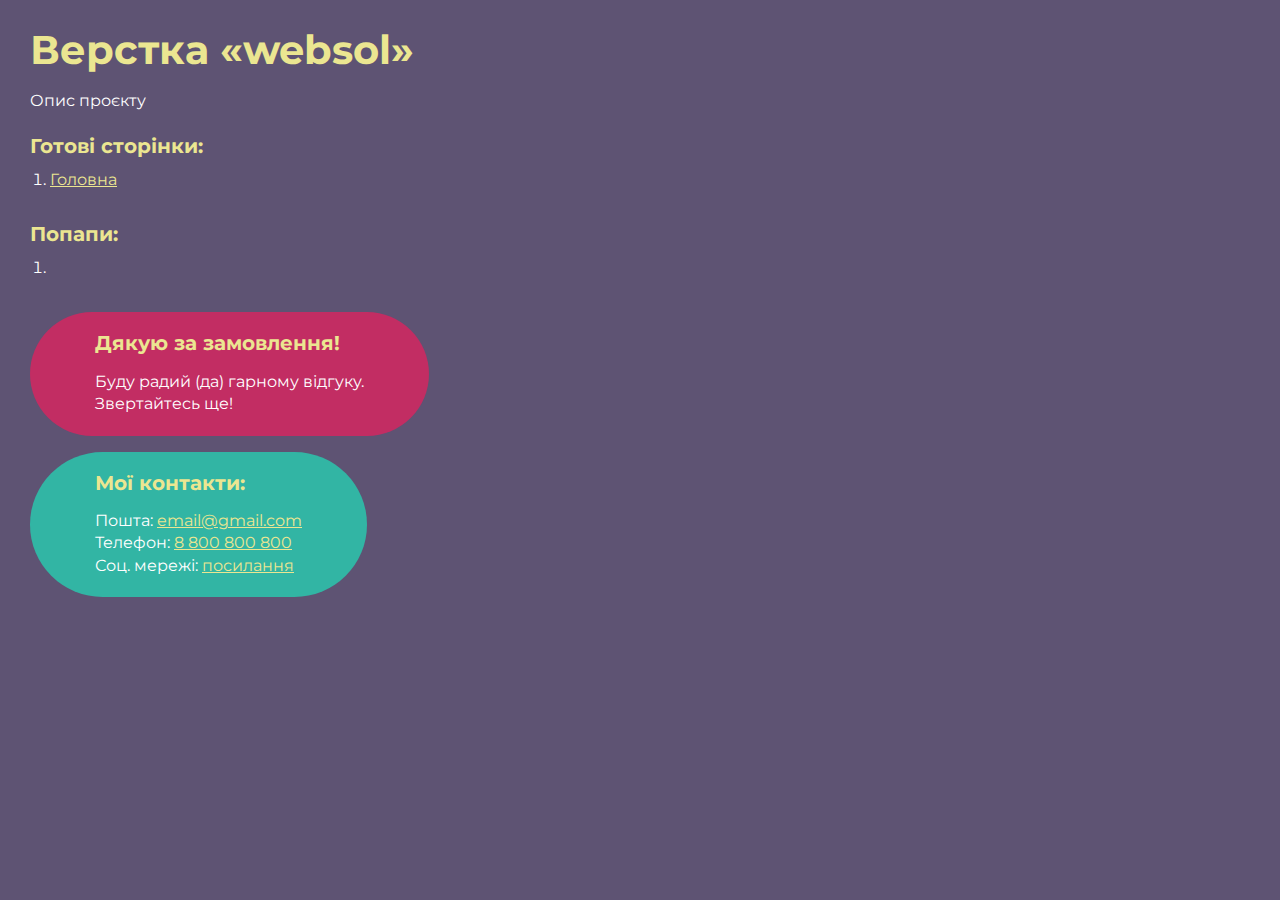
==== index.html @ 4210ef52 "Add files via upload" ====
<!DOCTYPE html>
<html>

<head>
	<meta charset="UTF-8">
	<meta name="viewport" content="width=device-width, initial-scale=1.0">
	<title>Верстка «websol»</title>
</head>

<body>
	<div class="rootpage">
		<h1>Верстка «websol»</h1>
		<div class="rootpage__info">
			Опис проєкту
		</div>
		<h2>Готові сторінки:</h2>
		<ol class="rootpage__list">
			<li><a target="_blank" href="home.html">Головна</a></li>
		</ol>
		<h2>Попапи:</h2>
		<ol class="rootpage__list">
			<li><a target="_blank" href="home.html#"></a></li>
		</ol>
		<div class="rootpage__tnx">
			<h2>Дякую за замовлення!</h2>
			<p>Буду радий (да) гарному відгуку.</p>
			<p>Звертайтесь ще!</p>
		</div>
		<div class="rootpage__contacts">
			<h2>Мої контакти:</h2>
			<p>Пошта: <a href="mailto:email@gmail.com">email@gmail.com</a></p>
			<p>Телефон: <a href="tel:8800800800">8 800 800 800</a></p>
			<p>Соц. мережі: <a href="">посилання</a></p>
		</div>
	</div>
</body>
<style>
	@charset "UTF-8";
	@import url("https://fonts.googleapis.com/css?family=Montserrat:regular,700&display=swap");

	*,
	*::before,
	*::after {
		padding: 0px;
		margin: 0px;
		border: 0px;
		box-sizing: border-box;
	}

	html,
	body {
		height: 100%;
		margin: 0;
		padding: 0;
		min-width: 320px;
		width: 100%;
		color: #fff;
		background-color: #5e5373;
	}

	body {
		font-family: Montserrat;
		font-size: 100%;
		line-height: 1;
		font-size: 1rem;
	}

	a {
		text-decoration: underline;
		color: #ebe691
	}

	a:visited {
		text-decoration: underline;
		color: #aaa768;
	}

	a:hover {
		text-decoration: none;
	}

	ul li {
		list-style: none;
	}

	img {
		vertical-align: top;
	}

	.wrapper {
		width: 100%;
		min-height: 100%;
		overflow: hidden;
	}

	.rootpage {
		padding: 30px;
		display: flex;
		flex-direction: column;
		align-items: flex-start;
	}

	@media (max-width: 767px) {
		.rootpage {
			padding: 30px 15px;
		}
	}

	h1 {
		color: #ebe691;
		font-size: 2.5rem;
		margin: 0px 0px 1.25rem 0px;
	}

	@media (max-width: 767px) {
		h1 {
			font-size: 1.85rem;
			margin: 0px 0px 1.25rem 0px;
		}
	}

	h2 {
		color: #ebe691;
		font-size: 1.25rem;
		margin: 0px 0px 1rem 0px;
	}

	@media (max-width: 767px) {
		h2 {
			font-size: 1.125rem;
			margin: 0px 0px 1rem 0px;
		}
	}

	.rootpage__info {
		line-height: 140%;
		margin: 0px 0px 1.5rem 0px;
	}

	.rootpage__list {
		margin: 0px 0px 2.25rem 1.25rem;
	}

	.rootpage__list li:not(:last-child) {
		margin: 0px 0px 15px 0px;
	}

	.rootpage__contacts,
	.rootpage__tnx {
		border-radius: 200px;
		padding: 20px 65px;
		line-height: 140%;
	}

	@media (max-width: 767px) {

		.rootpage__contacts,
		.rootpage__tnx {
			border-radius: 40px;
			padding: 20px;
		}
	}

	.rootpage__contacts {
		background: #32b5a4;

	}

	.rootpage__contacts a {
		color: #ebe691;
	}

	.rootpage__tnx {
		background: #c22d63;
		margin: 0px 0px 1rem 0px;
	}
</style>

</html>
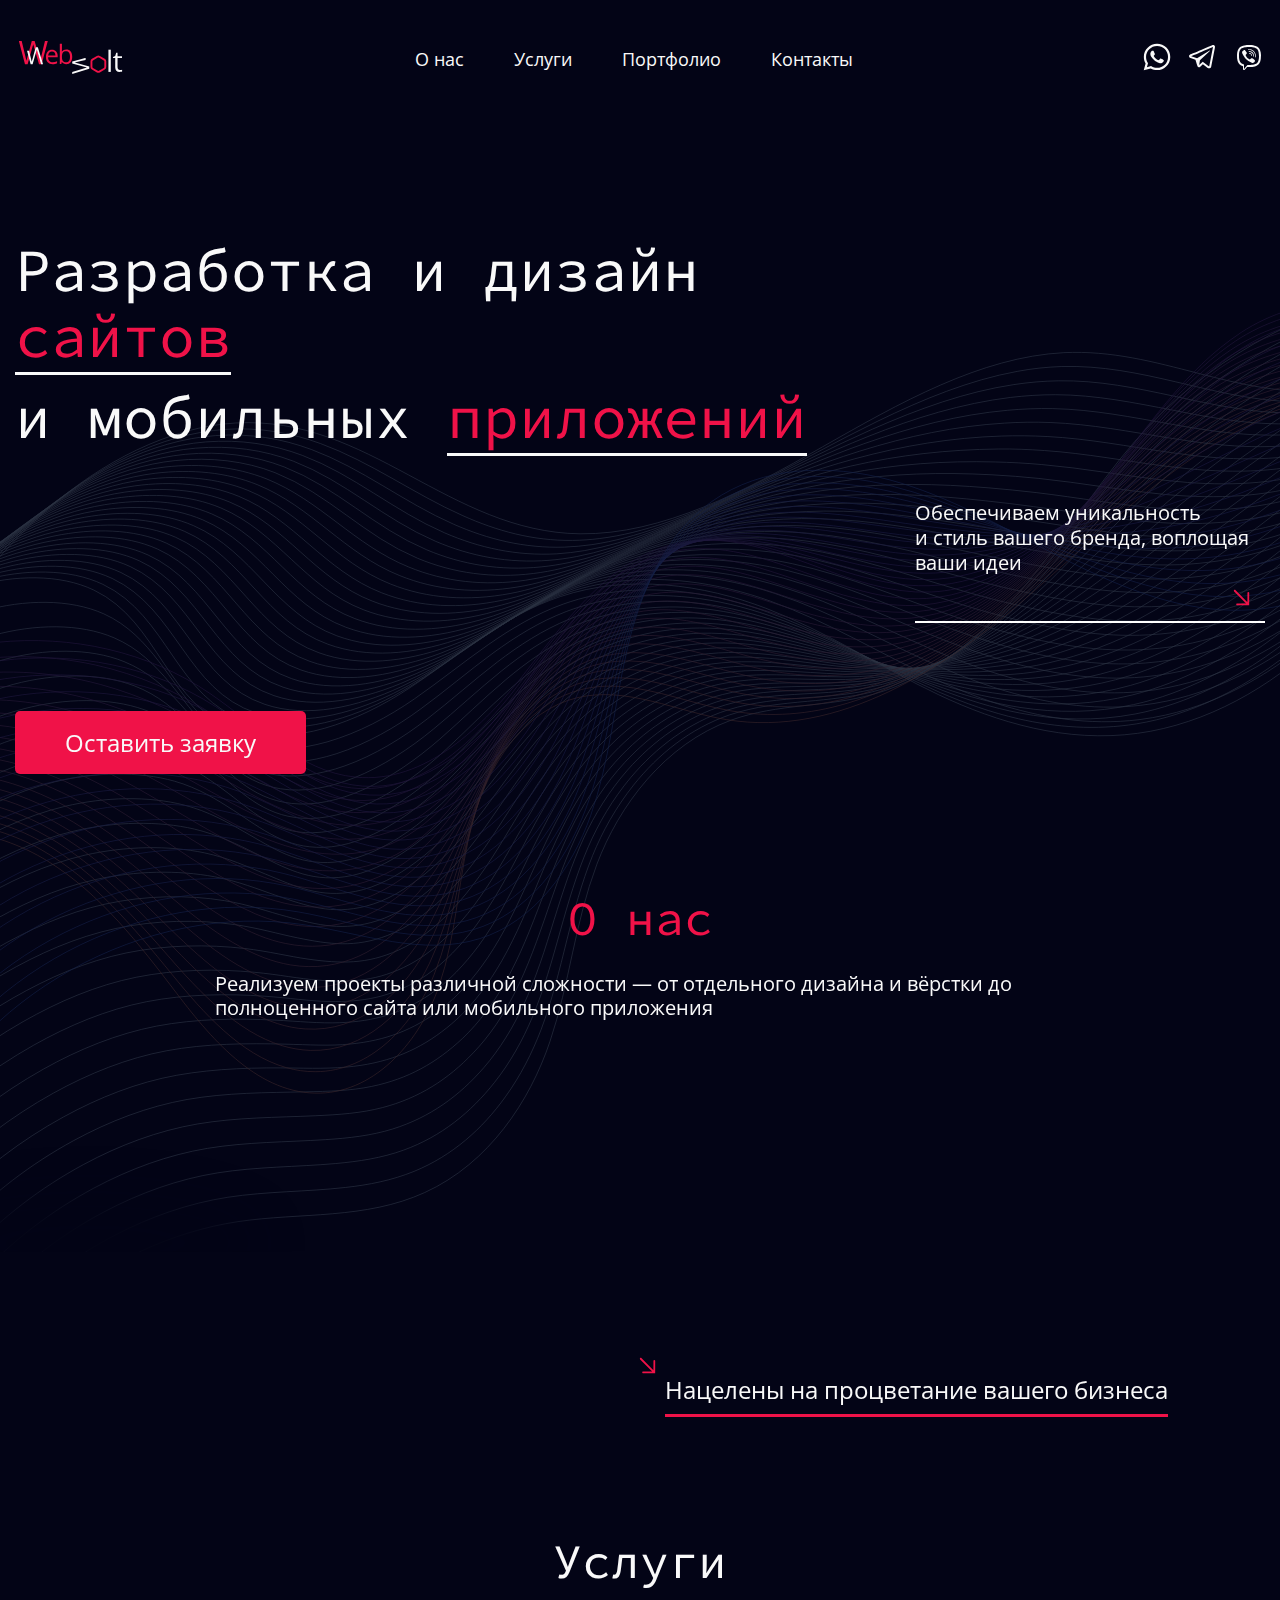
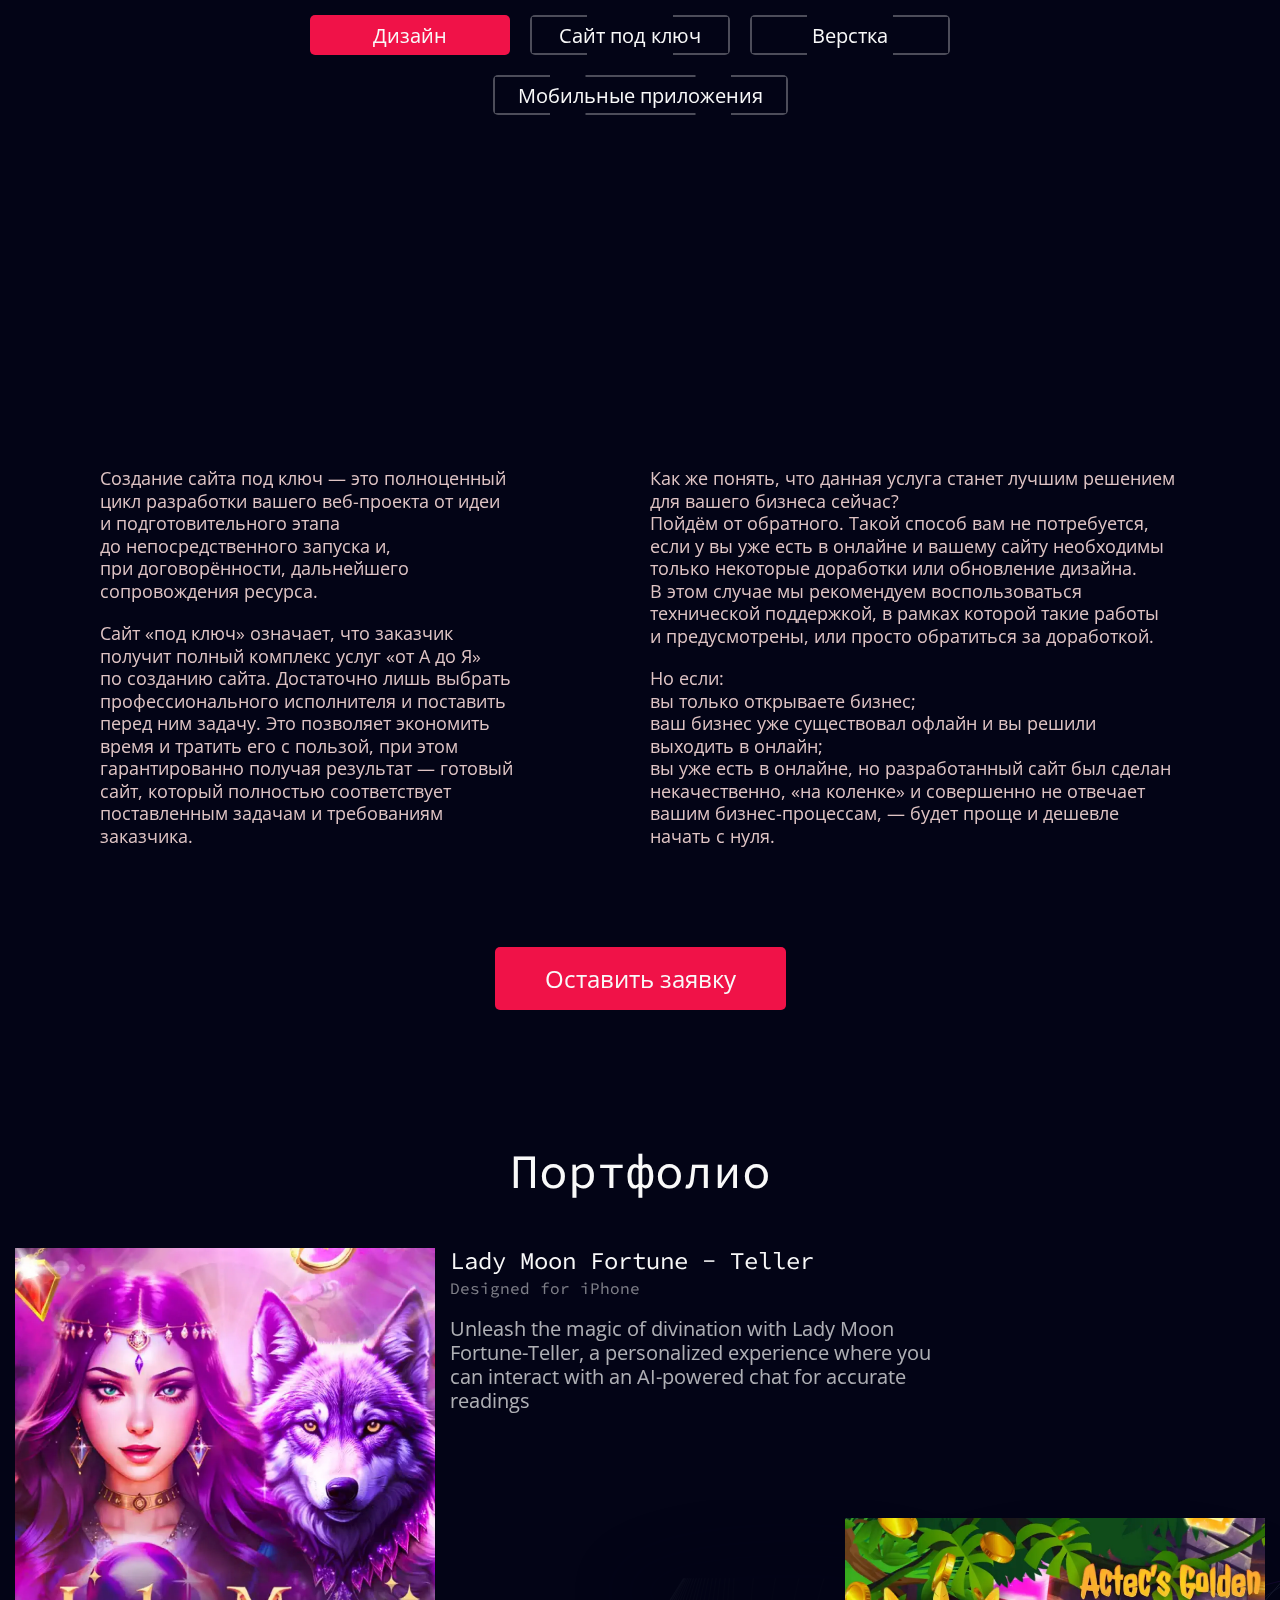
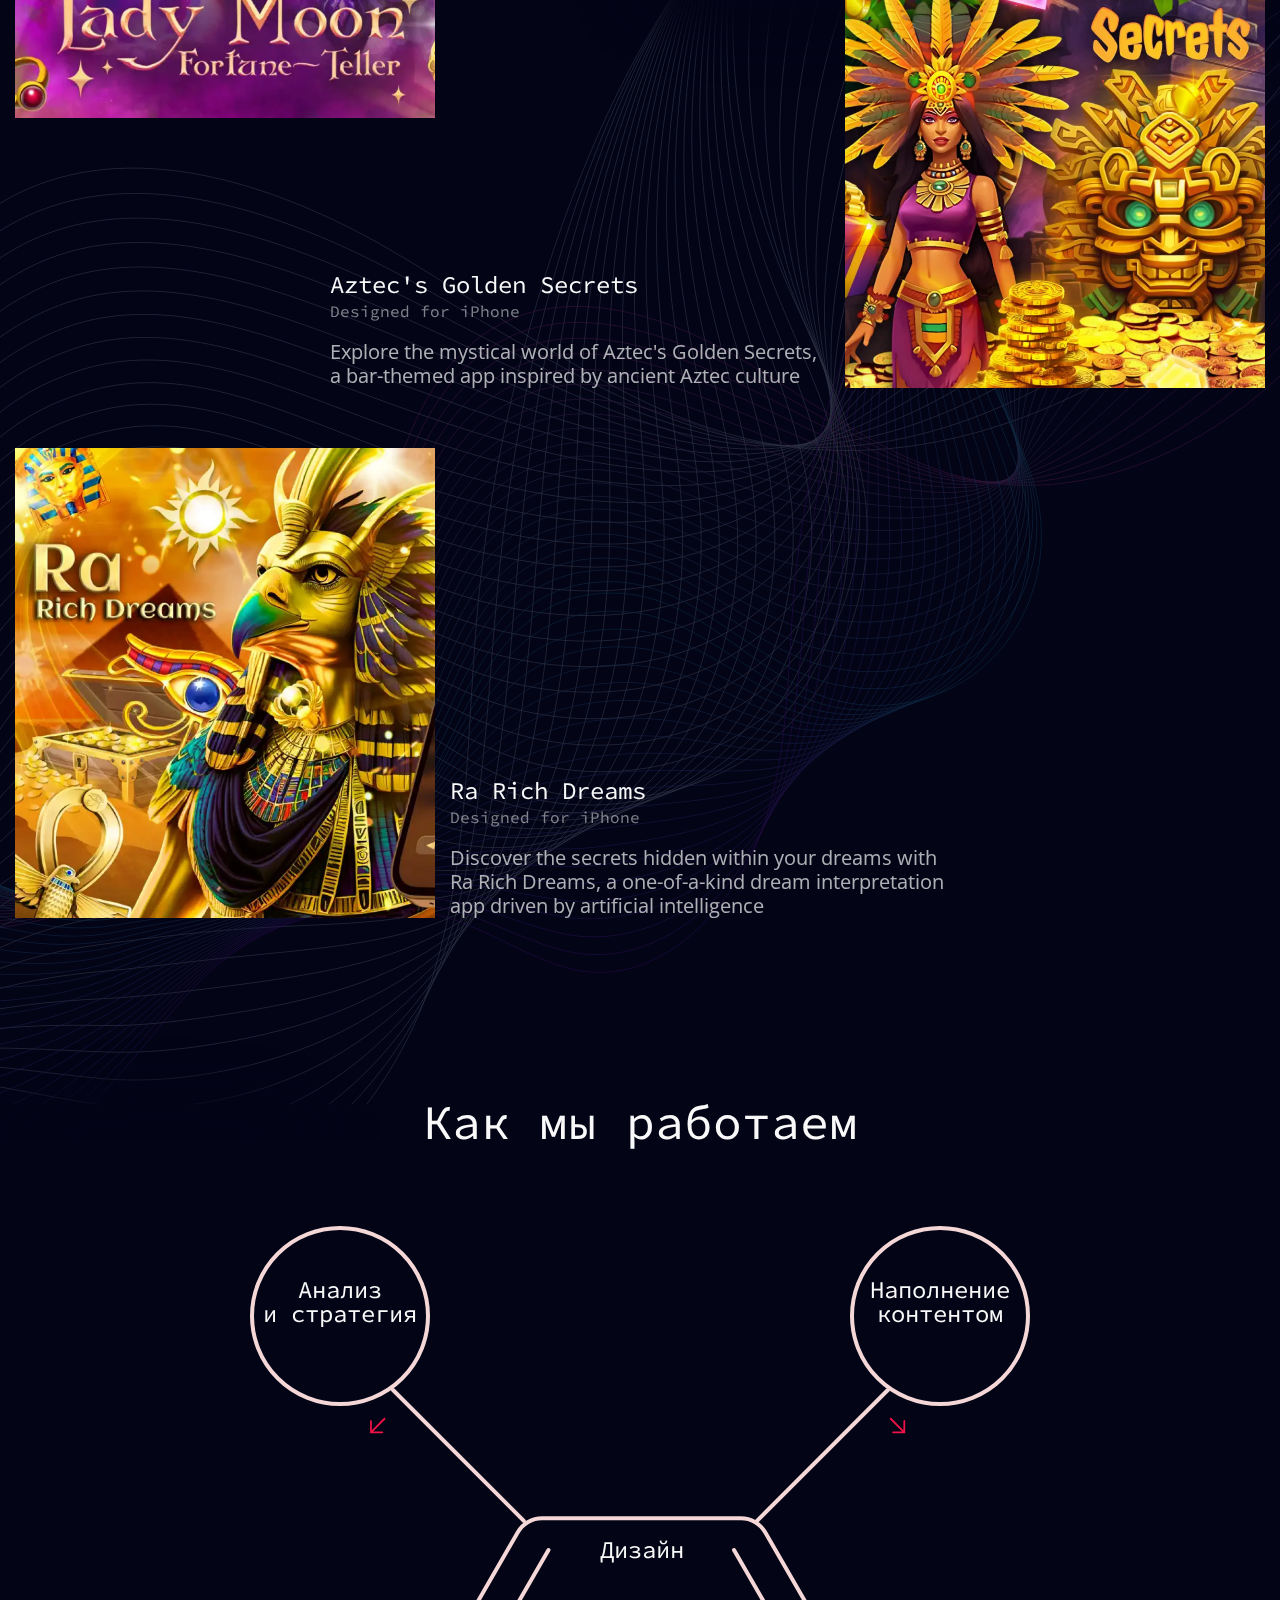
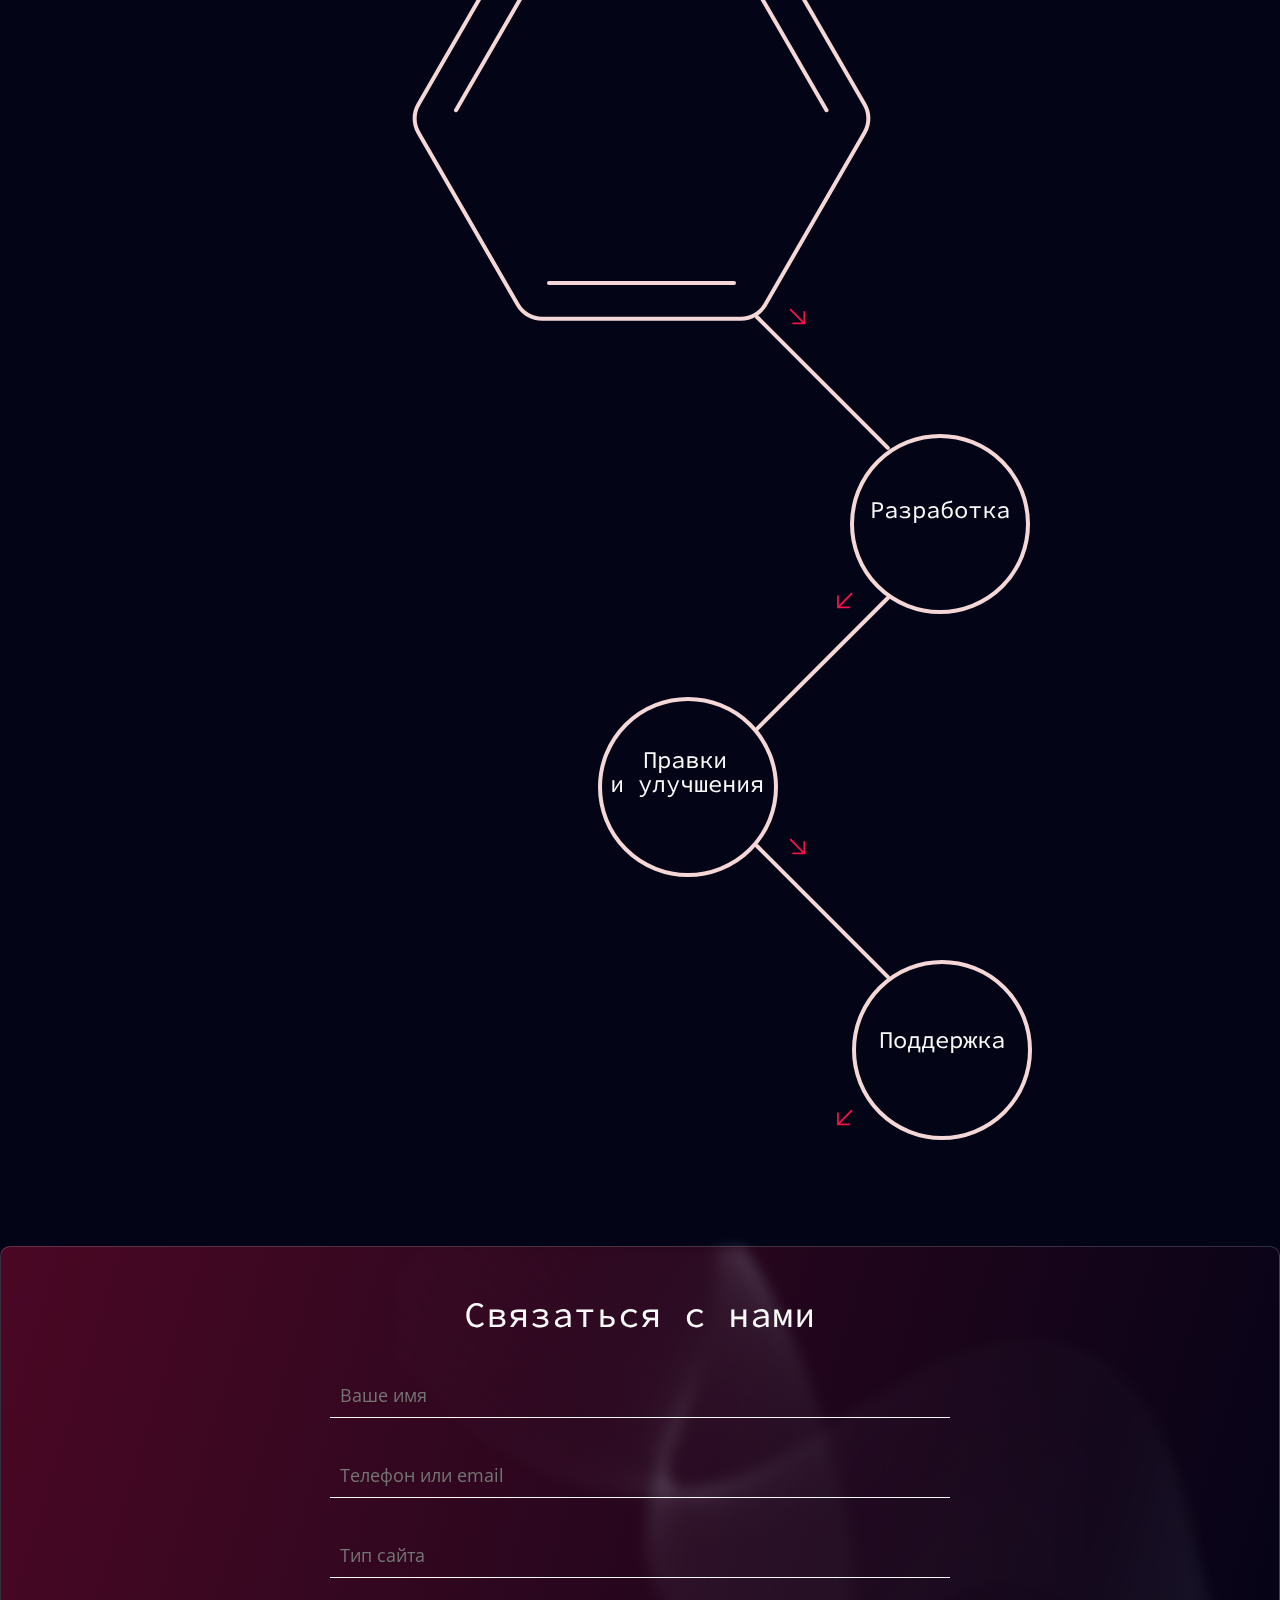
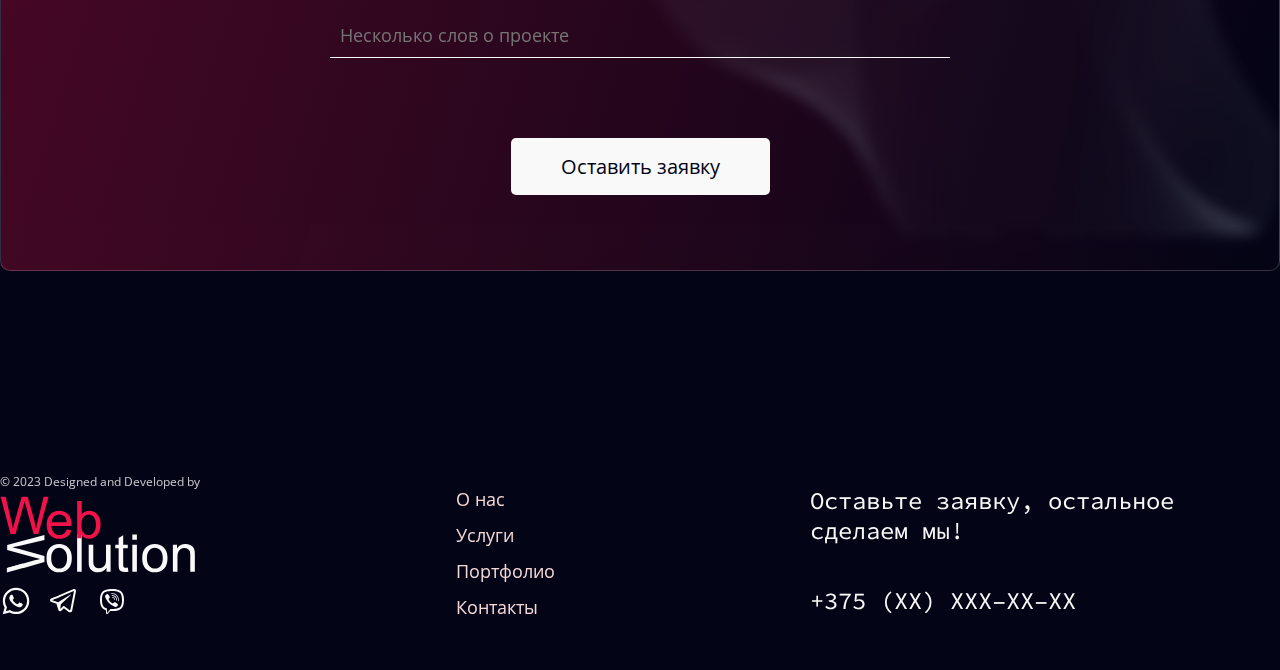
==== commit 18758fa6: "Add files via upload" ====
--- a/index.html
+++ b/index.html
@@ -1,179 +1,497 @@
 <!DOCTYPE html>
-<html>
+<html lang="en">
 
 <head>
+	<title>WebSolt</title>
 	<meta charset="UTF-8">
+	<meta name="format-detection" content="telephone=no">
+	<!-- <style>body{opacity: 0;}</style> -->
+	<link rel="stylesheet" href="css/style.min.css?_v=20231025225306">
+	<link rel="shortcut icon" href="favicon.ico">
+	<!-- <meta name="robots" content="noindex, nofollow"> -->
 	<meta name="viewport" content="width=device-width, initial-scale=1.0">
-	<title>Верстка «websol»</title>
 </head>
 
 <body>
-	<div class="rootpage">
-		<h1>Верстка «websol»</h1>
-		<div class="rootpage__info">
-			Опис проєкту
-		</div>
-		<h2>Готові сторінки:</h2>
-		<ol class="rootpage__list">
-			<li><a target="_blank" href="home.html">Головна</a></li>
-		</ol>
-		<h2>Попапи:</h2>
-		<ol class="rootpage__list">
-			<li><a target="_blank" href="home.html#"></a></li>
-		</ol>
-		<div class="rootpage__tnx">
-			<h2>Дякую за замовлення!</h2>
-			<p>Буду радий (да) гарному відгуку.</p>
-			<p>Звертайтесь ще!</p>
-		</div>
-		<div class="rootpage__contacts">
-			<h2>Мої контакти:</h2>
-			<p>Пошта: <a href="mailto:email@gmail.com">email@gmail.com</a></p>
-			<p>Телефон: <a href="tel:8800800800">8 800 800 800</a></p>
-			<p>Соц. мережі: <a href="">посилання</a></p>
-		</div>
+	<div class="wrapper">
+		<header class="header">
+			<div class="header__container">
+				<div class="header__logo">
+					<svg width="111" height="55" viewBox="0 0 111 55" fill="none" xmlns="http://www.w3.org/2000/svg">
+						<path id="logo-w-big" d="M24.009 34.1425H26.647L32.7865 11.1145H29.9602L25.2181 30.756L19.6281 11.1145H16.8018L11.4316 30.756L6.70529 11.1145H3.87891L9.98704 34.1425H12.625L18.215 14.2647L24.009 34.1425Z" fill="#F01248" />
+						<path d="M95.7891 41.9036H93.4258V19.6819H95.7891V41.9036Z" fill="#F9F9F9" />
+						<path d="M102.544 26.2041H107.006V28.0198H102.544V37.098C102.544 38.0175 102.759 38.7307 103.189 39.2374C103.629 39.7347 104.227 39.9833 104.985 39.9833C105.743 39.9833 106.454 39.8895 107.118 39.7018V41.5034C106.893 41.616 106.529 41.7098 106.023 41.7849C105.518 41.8693 105.069 41.9116 104.676 41.9116C101.702 41.9116 100.215 40.3399 100.215 37.1965V28.0198H98.0117V26.8938L100.215 25.9226L101.197 22.6292H102.544V26.2041Z" fill="#F9F9F9" />
+						<path d="M82.3381 26.7595C82.9735 26.3914 83.7574 26.3914 84.3928 26.7595L89.2634 29.5802C89.8963 29.9468 90.286 30.6228 90.286 31.3542V37.0119C90.286 37.7433 89.8963 38.4193 89.2634 38.7859L84.3928 41.6066C83.7574 41.9746 82.9735 41.9746 82.3381 41.6066L77.4675 38.7859C76.8346 38.4193 76.4449 37.7433 76.4449 37.0119V31.3542C76.4449 30.6228 76.8346 29.9468 77.4675 29.5802L82.3381 26.7595Z" stroke="#F01248" stroke-width="1.9" />
+						<path d="M46.9368 13.7996V18.6787C46.9368 19.72 46.9025 20.701 46.8339 21.6217H46.9368C47.932 20.2105 49.3817 19.5048 51.2862 19.5048C53.1992 19.5048 54.6618 20.1416 55.6741 21.4152C56.7035 22.6802 57.2182 24.4787 57.2182 26.8107C57.2182 29.1341 56.6992 30.9369 55.6612 32.2191C54.6318 33.5013 53.1734 34.1424 51.2862 34.1424C49.3989 34.1424 47.9491 33.4497 46.9368 32.0642H46.7824L46.3321 33.8842H44.8008V13.7996H46.9368ZM54.9921 26.7591C54.9921 24.9262 54.6704 23.5622 54.027 22.6673C53.3836 21.7637 52.3628 21.3119 50.9645 21.3119C49.5662 21.3119 48.5453 21.7293 47.9019 22.564C47.2585 23.3987 46.9368 24.81 46.9368 26.7978C46.9368 28.777 47.2671 30.2012 47.9277 31.0703C48.5882 31.9222 49.6477 32.3482 51.106 32.3482C52.4014 32.3482 53.3708 31.8749 54.0141 30.9283C54.6661 29.9817 54.9921 28.592 54.9921 26.7591Z" fill="#F01248" />
+						<path id="logo-hexagon" d="M37.5756 34.1431C35.5197 34.1431 33.8953 33.5151 32.7024 32.2591C31.518 30.9945 30.9258 29.2421 30.9258 27.0016C30.9258 24.7611 31.4757 22.9832 32.5755 21.6678C33.6838 20.3438 35.139 19.6819 36.941 19.6819C38.7515 19.6819 40.1602 20.2632 41.167 21.4259C42.1822 22.5546 42.6898 24.0652 42.6898 25.9577V27.2944H33.1085C33.1508 28.9238 33.5612 30.1671 34.3395 31.0243C35.1179 31.8729 36.2388 32.2972 37.7025 32.2972C39.1661 32.2972 40.6255 31.9832 42.0807 31.3552V33.2393C41.3446 33.5617 40.6382 33.7909 39.9614 33.9267C39.293 34.0709 38.4977 34.1431 37.5756 34.1431ZM40.4309 25.5758C40.4309 24.2519 40.1348 23.2378 39.5426 22.5334C38.9504 21.8205 38.1001 21.4641 36.9918 21.4641C35.892 21.4641 35.0079 21.8248 34.3395 22.5461C33.6711 23.2675 33.2777 24.2774 33.1593 25.5758H40.4309Z" fill="#F01248" />
+						<path d="M57.2206 41.9195V43.8856L74.2773 38.6543V36.5478L59.729 32.5454L67.0031 30.7841L70.6402 29.9034V27.887L70.0132 28.0543L65.749 29.1925L57.2206 31.4687V33.4348L71.944 37.6011L57.2206 41.9195Z" fill="#F9F9F9" />
+						<path id="logo-w-small" d="M26.1067 34.1834H28.0729L22.8416 17.1267H20.7351L16.7326 31.6751L14.9713 24.4009L14.0907 20.7638H12.0742L12.2416 21.3909L13.3797 25.6551L15.6559 34.1834H17.6221L21.7883 19.4601L26.1067 34.1834Z" fill="#F9F9F9" />
+					</svg>
+				</div>
+				<div class="header__menu menu">
+					<button type="button" class="menu__icon icon-menu"><span></span></button>
+					<nav class="menu__body">
+						<ul class="menu__list">
+							<li data-goto=".about-us" class="menu__item"><a href="#" class="menu__link">О нас</a></li>
+							<li data-goto=".main-tab" class="menu__item"><a href="#" class="menu__link">Услуги</a></li>
+							<li data-goto=".portfolio" class="menu__item"><a href="#" class="menu__link menu__link-wid">Портфолио</a></li>
+							<li data-goto=".footer" class="menu__item"><a href="#" class="menu__link">Контакты</a></li>
+						</ul>
+					</nav>
+				</div>
+				<div class="header__socials">
+					<a class="socials__item" href="#">
+						<svg width="32" height="33" viewBox="0 0 32 33" xmlns="http://www.w3.org/2000/svg">
+							<path id="whatsapp-icon" d="M25.401 6.55119C24.1786 5.31643 22.7226 4.33742 21.1179 3.67126C19.5132 3.0051 17.7919 2.66514 16.0544 2.67119C8.77437 2.67119 2.84104 8.60452 2.84104 15.8845C2.84104 18.2179 3.45438 20.4845 4.60104 22.4845L2.73438 29.3379L9.73437 27.4979C11.6677 28.5512 13.841 29.1112 16.0544 29.1112C23.3344 29.1112 29.2677 23.1779 29.2677 15.8979C29.2677 12.3645 27.8944 9.04452 25.401 6.55119ZM16.0544 26.8712C14.081 26.8712 12.1477 26.3379 10.4544 25.3379L10.0544 25.0979L5.89438 26.1912L7.00104 22.1379L6.73438 21.7245C5.63804 19.9738 5.0559 17.9502 5.05437 15.8845C5.05437 9.83119 9.98771 4.89786 16.041 4.89786C18.9744 4.89786 21.7344 6.04453 23.801 8.12453C24.8244 9.14314 25.6353 10.3547 26.1869 11.6891C26.7385 13.0234 27.0198 14.454 27.0144 15.8979C27.041 21.9512 22.1077 26.8712 16.0544 26.8712ZM22.081 18.6579C21.7477 18.4979 20.121 17.6979 19.8277 17.5779C19.521 17.4712 19.3077 17.4179 19.081 17.7379C18.8544 18.0712 18.2277 18.8179 18.041 19.0312C17.8544 19.2579 17.6544 19.2845 17.321 19.1112C16.9877 18.9512 15.921 18.5912 14.6677 17.4712C13.681 16.5912 13.0277 15.5112 12.8277 15.1779C12.641 14.8445 12.801 14.6712 12.9744 14.4979C13.121 14.3512 13.3077 14.1112 13.4677 13.9245C13.6277 13.7379 13.6944 13.5912 13.801 13.3779C13.9077 13.1512 13.8544 12.9645 13.7744 12.8045C13.6944 12.6445 13.0277 11.0179 12.761 10.3512C12.4944 9.71119 12.2144 9.79119 12.0144 9.77786H11.3744C11.1477 9.77786 10.801 9.85786 10.4944 10.1912C10.201 10.5245 9.34771 11.3245 9.34771 12.9512C9.34771 14.5779 10.5344 16.1512 10.6944 16.3645C10.8544 16.5912 13.0277 19.9245 16.3344 21.3512C17.121 21.6979 17.7344 21.8979 18.2144 22.0445C19.001 22.2979 19.721 22.2579 20.2944 22.1779C20.9344 22.0845 22.2544 21.3779 22.521 20.6045C22.801 19.8312 22.801 19.1779 22.7077 19.0312C22.6144 18.8845 22.4144 18.8179 22.081 18.6579Z" fill="#F9F9F9" />
+						</svg>
+
+					</a>
+					<a class="socials__item" href="#">
+						<svg width="32" height="33" viewBox="0 0 32 33" xmlns="http://www.w3.org/2000/svg">
+							<path id="tg-icon" d="M26.0696 4.00053C25.7486 4.02388 25.4335 4.0992 25.1366 4.22353H25.1326C24.8476 4.33653 23.4926 4.90653 21.4326 5.77053L14.0506 8.87953C8.75363 11.1095 3.54663 13.3055 3.54663 13.3055L3.60863 13.2815C3.60863 13.2815 3.24963 13.3995 2.87463 13.6565C2.64296 13.804 2.4436 13.9968 2.28863 14.2235C2.10463 14.4935 1.95663 14.9065 2.01163 15.3335C2.10163 16.0555 2.56963 16.4885 2.90563 16.7275C3.24563 16.9695 3.56963 17.0825 3.56963 17.0825H3.57763L8.46063 18.7275C8.67963 19.4305 9.94863 23.6025 10.2536 24.5635C10.4336 25.1375 10.6086 25.4965 10.8276 25.7705C10.9336 25.9105 11.0576 26.0275 11.2066 26.1215C11.2841 26.1666 11.3667 26.2022 11.4526 26.2275L11.4026 26.2155C11.4176 26.2195 11.4296 26.2315 11.4406 26.2355C11.4806 26.2465 11.5076 26.2505 11.5586 26.2585C12.3316 26.4925 12.9526 26.0125 12.9526 26.0125L12.9876 25.9845L15.8706 23.3595L20.7026 27.0665L20.8126 27.1135C21.8196 27.5555 22.8396 27.3095 23.3786 26.8755C23.9216 26.4385 24.1326 25.8795 24.1326 25.8795L24.1676 25.7895L27.9016 6.66053C28.0076 6.18853 28.0346 5.74653 27.9176 5.31753C27.797 4.88335 27.5184 4.50994 27.1366 4.27053C26.8161 4.07564 26.4443 3.98158 26.0696 4.00053ZM25.9686 6.05053C25.9646 6.11353 25.9766 6.10653 25.9486 6.22753V6.23853L22.2496 25.1685C22.2336 25.1955 22.2066 25.2545 22.1326 25.3135C22.0546 25.3755 21.9926 25.4145 21.6676 25.2855L15.7576 20.7545L12.1876 24.0085L12.9376 19.2185L22.5936 10.2185C22.9916 9.84853 22.8586 9.77053 22.8586 9.77053C22.8866 9.31653 22.2576 9.63753 22.2576 9.63753L10.0816 17.1805L10.0776 17.1605L4.24163 15.1955V15.1915L4.22663 15.1885C4.23686 15.1851 4.24688 15.1811 4.25663 15.1765L4.28863 15.1605L4.31963 15.1495C4.31963 15.1495 9.53063 12.9535 14.8276 10.7235C17.4796 9.60653 20.1516 8.48153 22.2066 7.61353C23.4254 7.10053 24.6454 6.59053 25.8666 6.08353C25.9486 6.05153 25.9096 6.05053 25.9686 6.05053Z" fill="#F9F9F9" />
+						</svg>
+
+					</a>
+					<a class="socials__item" href="#">
+						<svg width="32" height="33" viewBox="0 0 32 33" xmlns="http://www.w3.org/2000/svg">
+							<path id="viber-icon" d="M15.6999 4.00452C13.7999 4.00452 9.09992 4.20452 6.59992 6.60452C4.79992 8.30452 4.09992 10.9045 3.99992 14.0045C3.79992 18.9045 4.89992 22.0045 6.69992 23.6045C7.09992 23.9045 8.09992 24.7045 9.99992 25.3045V27.8045C9.99992 27.8045 9.99992 28.8045 10.5999 29.0045C10.6999 29.0045 10.7999 29.1045 10.8999 29.1045C11.4999 29.1045 11.9999 28.4045 12.6999 27.7045C13.2999 27.0045 13.7999 26.5045 14.0999 26.0045H16.2999C18.1999 26.0045 22.8999 25.8045 25.3999 23.4045C27.1999 21.6045 27.8999 19.0045 27.8999 15.7045C27.9999 15.2045 27.9999 14.6045 27.9999 14.0045C27.8999 10.3045 26.7999 7.80452 25.2999 6.40452C24.6999 5.90452 22.0999 4.00452 16.4999 4.00452H15.6999ZM15.4999 5.90452H16.3999C21.6999 5.90452 23.6999 7.60452 23.8999 7.80452C25.0999 8.80452 25.7999 11.0045 25.8999 13.9045V14.3045C25.9999 14.9045 25.9999 15.4045 25.9999 15.7045C25.8999 18.7045 25.2999 20.7045 24.0999 22.0045C21.9999 23.9045 17.5999 24.0045 16.3999 24.0045H14.4999L12.8999 25.8045L11.8999 26.9045L11.6999 27.2045C11.4999 27.4045 11.1999 27.8045 10.9999 27.9045V23.4045C8.99992 22.9045 8.19992 22.2045 7.99992 22.0045C6.59992 20.8045 5.79992 17.9045 5.99992 14.0045V13.0045C6.19992 10.6045 6.79992 9.00452 7.79992 7.90452C9.89992 6.00452 14.2999 5.90452 15.4999 5.90452ZM15.3999 8.10452C14.8999 8.10452 14.8999 8.80452 15.3999 8.80452C19.0999 8.80452 22.2999 11.3045 22.2999 16.0045C22.2999 16.5045 22.9999 16.5045 22.9999 16.0045C22.9999 10.9045 19.5999 8.00452 15.3999 8.10452ZM11.4369 9.02952C11.2103 9.00236 10.9821 9.0648 10.8009 9.20352C9.80092 9.70352 8.79992 10.7055 9.09992 11.8055C9.09992 11.8055 9.29992 12.7045 10.3999 14.6045C10.9999 15.5045 11.4999 16.3045 11.9999 16.9045C12.4999 17.6045 13.2999 18.4045 14.0999 19.0045C15.6999 20.3045 18.1999 21.6045 19.2999 21.9045C20.2999 22.2045 21.3999 21.2045 21.8999 20.2045C22.0999 19.8045 21.9999 19.3045 21.5999 19.0045C20.9999 18.4045 19.9999 17.7045 19.2999 17.3045C18.7999 17.0045 18.1999 17.2045 17.9999 17.5045L17.4999 18.1045C17.2999 18.4045 16.7999 18.4045 16.7999 18.4045C13.4999 17.5045 12.5999 14.1045 12.5999 14.1045C12.5999 14.1045 12.5999 13.7045 12.8999 13.4045L13.4999 12.9045C13.7999 12.7045 13.9999 12.1045 13.6999 11.6045C13.4999 11.3045 13.1999 10.7045 12.8999 10.4045C12.5999 10.0045 11.9999 9.30452 11.9999 9.30452C11.8482 9.15259 11.65 9.05579 11.4369 9.02952ZM16.0999 10.1045C15.5999 10.0045 15.4999 10.8045 15.9999 10.8045C18.7999 11.0045 20.3999 12.9045 20.2999 15.3045C20.1999 15.8045 20.9999 15.8045 20.9999 15.3045C21.0999 12.5045 19.2999 10.2045 16.0999 10.1045ZM16.3999 12.0045C15.8999 11.9045 15.8999 12.7045 16.3999 12.7045C17.5999 12.7045 18.1999 13.4045 18.1999 14.6045C18.2999 15.1045 18.9999 15.1045 18.9999 14.6045C18.8999 13.0045 17.9999 12.0045 16.3999 12.0045Z" fill="#F9F9F9" />
+						</svg>
+					</a>
+				</div>
+			</div>
+		</header>
+		<main class="page">
+			<div class="cursor rounded"></div>
+			<section class="top-block">
+				<div class="top-block__container">
+					<div class="top-block__title">
+						<p>Разработка и дизайн</p>
+						<p class="middle-line"><span class="text__red text__underline"><a href="#">сайтов</a></span></p>
+						<p>и мобильных <span class="text__underline text__red"><a href="#">приложений</a></span></p>
+					</div>
+					<div class="top-block__subtitle">
+						<p>Обеспечиваем уникальность и стиль вашего бренда, воплощая ваши идеи</p>
+						<a data-prlx-mouse href="" class="subtitle__arrow">
+							<img class="top-block__arrow" src="img/icons/right-arrow.svg" alt="">
+						</a>
+					</div>
+					<div class="top-block__button "><button class="application-button button__red">Оставить заявку</button></div>
+				</div>
+				<div data-prlx-parent class="top-block__bg"><img data-prlx src="img/bg-top.svg" alt="">
+				</div>
+			</section>
+			<section class="about-us">
+				<div class="about-us__container">
+					<div class="about-us__title">О нас</div>
+					<div class="about-us__subtitle">Реализуем проекты различной сложности — от отдельного дизайна и вёрстки до
+						полноценного сайта или мобильного приложения </div>
+					<div class="about-us__blocks-raw">
+						<div data-watch-once data-watch class="blocks-raw__about-us-block about-us-block about-us-block-1">
+							<div class="about-us-block__title">Берём ответственность и даём результат</div>
+							<div class="about-us-block__subtitle">Стремимся к превзойдению ожиданий, предоставляя продукты и решения,
+								которые действительно решают проблемы и приносят видимую пользу</div>
+						</div>
+						<div data-watch-once data-watch class="blocks-raw__about-us-block about-us-block about-us-block-2">
+							<div class="about-us-block__title text__red-bold">Индивидуальный подход к каждому клиенту</div>
+							<div class="about-us-block__subtitle">Наша команда тщательно изучает бизнес-цели и стратегии клиента.
+								Гордимся способностью создавать сайты и приложения, которые отражают уникальный стиль и ценности каждого
+								клиента
+							</div>
+						</div>
+						<div data-watch-once data-watch class="blocks-raw__about-us-block about-us-block about-us-block-3">
+							<div class="about-us-block__title">Соблюдение договора, сроков и бюджета</div>
+							<div class="about-us-block__subtitle">Наш опыт и чёткая методология позволяют нам эффективно планировать
+								и управлять ресурсами, чтобы проекты были завершены вовремя и в пределах установленного бюджета</div>
+						</div>
+					</div>
+
+					<div class="about-us__ref"><a class="about-us__custom-adress text__underline-red" href="#">Нацелены
+							на процветание
+							вашего бизнеса
+							<img class="ref__img" src="img/icons/right-arrow.svg" alt="">
+						</a> </div>
+				</div>
+			</section>
+			<section class="main-tab">
+				<div class="main-tab__container">
+					<div class="main-tab__title">Услуги</div>
+					<div data-tabs class="tabs-main-tab">
+						<nav data-tabs-titles class="tabs-main-tab__navigation">
+							<button type="button" class="tabs-main-tab__title _tab-active design-tab">Дизайн</button>
+							<button type="button" class="tabs-main-tab__title website-tab">Сайт под ключ</button>
+							<button type="button" class="tabs-main-tab__title webprog-tab">Верстка</button>
+							<button type="button" class="tabs-main-tab__title mob-app-tab">Мобильные приложения</button>
+						</nav>
+						<div data-tabs-body class="tabs-main-tab__content">
+							<div class="tabs-smain-tab__body ">
+								<div class="design-tab-content__services">
+									<ul data-watch-once data-watch class="services__blocks-1">
+										<li data-watch-once data-watch class="services__block services-block-1"></li>
+										<li data-watch-once data-watch class="services__block services-block-2"></li>
+										<li data-watch-once data-watch class="services__block services-block-3"></li>
+										<li data-watch-once data-watch class="services__block services-block-4"></li>
+										<li data-watch-once data-watch class="services__block services-block-5"></li>
+										<li data-watch-once data-watch class="services__block services-block-6"></li>
+									</ul>
+									<ul data-watch-once data-watch class="services__blocks-2">
+										<li data-watch-once data-watch class="services__block services-block-1"></li>
+										<li data-watch-once data-watch class="services__block services-block-2"></li>
+										<li data-watch-once data-watch class="services__block services-block-3"></li>
+										<li data-watch-once data-watch class="services__block services-block-4"></li>
+										<li data-watch-once data-watch class="services__block services-block-5"></li>
+										<li data-watch-once data-watch class="services__block services-block-6"></li>
+									</ul>
+
+									<div class="services__subline-text">
+										<div class="subline-text__col first-col">
+											<p class="col-pas">Создание сайта под ключ — это полноценный цикл разработки вашего веб-проекта
+												от идеи
+												и подготовительного этапа до непосредственного запуска и, при договорённости, дальнейшего
+												сопровождения ресурса.</p>
+											<p>Сайт «под ключ» означает, что заказчик получит полный комплекс услуг «от А до Я» по созданию
+												сайта. Достаточно лишь выбрать профессионального исполнителя и поставить перед ним задачу.
+												Это позволяет экономить время и тратить его с пользой, при этом гарантированно получая
+												результат — готовый сайт, который полностью соответствует поставленным задачам и требованиям
+												заказчика.</p>
+										</div>
+										<div class="subline-text__col second-col">
+											<p>Как же понять, что данная услуга станет лучшим решением для вашего бизнеса
+												сейчас?
+											<p class="col-pas"> Пойдём от обратного. Такой способ вам не потребуется, если у вы
+												уже есть в онлайне и вашему
+												сайту необходимы только некоторые доработки или обновление дизайна. В этом случае мы рекомендуем
+												воспользоваться технической поддержкой, в рамках которой такие работы и предусмотрены,
+												или просто обратиться за доработкой.</p>
+											</p>
+											<p>Но если:
+
+											<p> вы только открываете бизнес;</p>
+											<p> ваш бизнес уже существовал офлайн и вы решили выходить в онлайн;</p>
+											вы уже есть в онлайне, но разработанный сайт был сделан некачественно, «на коленке» и совершенно
+											не отвечает вашим бизнес-процессам, — будет проще и дешевле начать с нуля.</p>
+										</div>
+									</div>
+									<button class="services__button button__red">Оставить заявку</button>
+								</div>
+								<div data-prlx-parent class="design-tab-content__portfolio portfolio">
+									<div class="bg-bot__img"><img data-prlx src="img/bg-bot.svg" alt=""></div>
+									<div class="portfolio__title section__title">Портфолио</div>
+									<div class="portfolio__blocks-raw">
+										<div class="blocks-raw__block">
+											<div class="blocks-raw__block-image"><picture><source srcset="img/webapp-1.webp" type="image/webp"><img src="img/webapp-1.jpg" alt=""></picture></div>
+											<div class="blocks-raw__text">
+												<div class="blocks-raw__block-title iphone-designed">Lady Moon Fortune - Teller</div>
+												<div class="blocks-raw__block-subtitle">Unleash the magic of divination with Lady Moon
+													Fortune-Teller, a personalized experience where you can interact with an AI-powered chat for
+													accurate readings</div>
+											</div>
+										</div>
+										<div class="blocks-raw__block right-block">
+											<div class="blocks-raw__text text-right">
+												<div class="blocks-raw__block-title iphone-designed">Aztec's Golden Secrets</div>
+												<div class="blocks-raw__block-subtitle">Explore the mystical world of Aztec's Golden Secrets, a
+													bar-themed app inspired by ancient Aztec culture</div>
+											</div>
+											<div class="blocks-raw__block-image"><picture><source srcset="img/webapp-2.webp" type="image/webp"><img src="img/webapp-2.jpg" alt=""></picture></div>
+										</div>
+										<div class="blocks-raw__block">
+											<div class="blocks-raw__block-image"><picture><source srcset="img/webapp-3.webp" type="image/webp"><img src="img/webapp-3.jpg" alt=""></picture></div>
+											<div class="blocks-raw__text  text-right">
+												<div class="blocks-raw__block-title iphone-designed">Ra Rich Dreams</div>
+												<div class="blocks-raw__block-subtitle">Discover the secrets hidden within your dreams with Ra
+													Rich Dreams, a one-of-a-kind dream interpretation app driven by artificial intelligence</div>
+											</div>
+										</div>
+									</div>
+								</div>
+								<section class="dofamin">
+									<div class="dofamin__title">Как мы работаем</div>
+									<div class="dofamin__img">
+										<svg width="900" height="1700" viewBox="0 0 900 1700" fill="none" xmlns="http://www.w3.org/2000/svg">
+											<circle id="circle__top-left" cx="150" cy="170" r="88" transform="rotate(180 150 170)" stroke="#F5D7D7" fill="transparent" stroke-width="4" />
+											<circle id="circle__top-right" cx="750" cy="170" r="88" transform="rotate(180 750 170)" stroke="#F5D7D7" stroke-width="4" fill="transparent" />
+											<circle id="circle__bot-1" cx="750" cy="978" r="88" transform="rotate(180 750 978)" stroke="#F5D7D7" stroke-width="4" fill="transparent" />
+											<circle id="circle__bot-2" cx="498" cy="1241" r="88" transform="rotate(180 498 1241)" stroke="#F5D7D7" stroke-width="4" fill="transparent" />
+											<path id="dof-arrow-5" d="M603.057 1308.2L615.169 1308.17L615.2 1296.06C615.217 1295.93 615.207 1295.8 615.17 1295.68C615.133 1295.56 615.071 1295.45 614.987 1295.35C614.903 1295.26 614.799 1295.18 614.683 1295.13C614.566 1295.08 614.44 1295.05 614.313 1295.05C614.186 1295.05 614.06 1295.08 613.945 1295.13C613.829 1295.19 613.727 1295.26 613.644 1295.36C613.561 1295.46 613.5 1295.57 613.465 1295.69C613.43 1295.82 613.421 1295.94 613.44 1296.07L613.403 1305.15L601.379 1293.12C601.212 1292.96 600.986 1292.86 600.75 1292.86C600.514 1292.86 600.288 1292.96 600.122 1293.12C599.955 1293.29 599.861 1293.52 599.861 1293.75C599.861 1293.99 599.955 1294.21 600.122 1294.38L612.146 1306.4L603.069 1306.44C602.834 1306.44 602.608 1306.54 602.441 1306.7C602.275 1306.87 602.182 1307.1 602.183 1307.33C602.184 1307.57 602.279 1307.8 602.446 1307.96C602.613 1308.13 602.84 1308.22 603.076 1308.22L603.057 1308.2Z" fill="#F01248" />
+											<circle id="circle__bot-3" cx="752" cy="1504" r="88" transform="rotate(180 752 1504)" stroke="#F5D7D7" stroke-width="4" fill="transparent" />
+											<path id="dof-arrow-6" d="M647.055 1567.06L647.087 1579.17L659.199 1579.2C659.325 1579.22 659.453 1579.21 659.575 1579.17C659.697 1579.13 659.81 1579.07 659.905 1578.99C660.001 1578.9 660.077 1578.8 660.129 1578.68C660.181 1578.57 660.208 1578.44 660.207 1578.31C660.206 1578.19 660.178 1578.06 660.124 1577.95C660.07 1577.83 659.992 1577.73 659.896 1577.64C659.799 1577.56 659.685 1577.5 659.563 1577.47C659.441 1577.43 659.312 1577.42 659.186 1577.44L650.11 1577.4L662.134 1565.38C662.301 1565.21 662.394 1564.99 662.394 1564.75C662.394 1564.52 662.301 1564.29 662.134 1564.12C661.967 1563.96 661.741 1563.86 661.506 1563.86C661.27 1563.86 661.044 1563.96 660.877 1564.12L648.853 1576.15L648.815 1567.07C648.814 1566.83 648.72 1566.61 648.553 1566.44C648.385 1566.28 648.159 1566.18 647.923 1566.18C647.687 1566.19 647.461 1566.28 647.295 1566.45C647.129 1566.61 647.036 1566.84 647.037 1567.08L647.055 1567.06Z" fill="#F01248" />
+											<path id="dof-pentagon" d="M228.392 586.5C223.391 577.837 223.391 567.163 228.392 558.5L327.822 386.283C332.824 377.62 342.067 372.283 352.071 372.283H550.929C560.933 372.283 570.176 377.62 575.178 386.283L674.608 558.5C679.609 567.163 679.609 577.837 674.608 586.5L575.178 758.717C570.176 767.38 560.933 772.717 550.93 772.717H352.071C342.067 772.717 332.824 767.38 327.822 758.717L228.392 586.5Z" stroke="#F5D7D7" stroke-width="4" fill="transparent" />
+											<path d="M567 374.815L697.815 244" stroke="#F5D7D7" stroke-width="4" stroke-linecap="round" />
+											<path d="M266 564.215L358.5 404" stroke="#F5D7D7" stroke-width="4" stroke-linecap="round" />
+											<path d="M636.5 564.215L544 404" stroke="#F5D7D7" stroke-width="4" stroke-linecap="round" />
+											<path d="M359 737H544" stroke="#F5D7D7" stroke-width="4" stroke-linecap="round" />
+											<path d="M567 1182.81L697.815 1052" stroke="#F5D7D7" stroke-width="4" stroke-linecap="round" />
+											<path d="M567 771L697.815 901.815" stroke="#F5D7D7" stroke-width="4" stroke-linecap="round" />
+											<path d="M567 1300L697.815 1430.81" stroke="#F5D7D7" stroke-width="4" stroke-linecap="round" />
+											<path d="M333.816 374.815L203.002 244" stroke="#F5D7D7" stroke-width="4" stroke-linecap="round" />
+											<path id="dof-arrow-2" d="M703.057 287.201L715.169 287.169L715.2 275.057C715.217 274.931 715.207 274.803 715.17 274.681C715.133 274.559 715.071 274.447 714.987 274.351C714.903 274.255 714.799 274.179 714.683 274.127C714.566 274.075 714.44 274.048 714.313 274.049C714.186 274.05 714.06 274.079 713.945 274.132C713.829 274.186 713.727 274.264 713.644 274.361C713.561 274.457 713.5 274.571 713.465 274.693C713.43 274.816 713.421 274.944 713.44 275.07L713.403 284.146L701.379 272.122C701.212 271.955 700.986 271.862 700.75 271.862C700.514 271.862 700.288 271.955 700.122 272.122C699.955 272.289 699.861 272.515 699.861 272.751C699.861 272.986 699.955 273.213 700.122 273.379L712.146 285.403L703.069 285.441C702.834 285.442 702.608 285.536 702.441 285.704C702.275 285.871 702.182 286.098 702.183 286.333C702.184 286.569 702.279 286.795 702.446 286.961C702.613 287.128 702.84 287.221 703.076 287.22L703.057 287.201Z" fill="#F01248" />
+											<path id="dof-arrow-4" d="M647.055 1050.06L647.087 1062.17L659.199 1062.2C659.325 1062.22 659.453 1062.21 659.575 1062.17C659.697 1062.13 659.81 1062.07 659.905 1061.99C660.001 1061.9 660.077 1061.8 660.129 1061.68C660.181 1061.57 660.208 1061.44 660.207 1061.31C660.206 1061.19 660.178 1061.06 660.124 1060.95C660.07 1060.83 659.992 1060.73 659.896 1060.64C659.799 1060.56 659.685 1060.5 659.563 1060.47C659.441 1060.43 659.312 1060.42 659.186 1060.44L650.11 1060.4L662.134 1048.38C662.301 1048.21 662.394 1047.99 662.394 1047.75C662.394 1047.52 662.301 1047.29 662.134 1047.12C661.967 1046.96 661.741 1046.86 661.506 1046.86C661.27 1046.86 661.044 1046.96 660.877 1047.12L648.853 1059.15L648.815 1050.07C648.814 1049.83 648.72 1049.61 648.553 1049.44C648.385 1049.28 648.159 1049.18 647.923 1049.18C647.687 1049.19 647.461 1049.28 647.295 1049.45C647.129 1049.61 647.036 1049.84 647.037 1050.08L647.055 1050.06Z" fill="#F01248" />
+											<path id="dof-arrow-3" d="M603.057 778.201L615.169 778.17L615.2 766.058C615.217 765.932 615.207 765.803 615.17 765.681C615.133 765.56 615.071 765.447 614.987 765.351C614.903 765.256 614.799 765.179 614.683 765.127C614.566 765.075 614.44 765.049 614.313 765.05C614.186 765.051 614.06 765.079 613.945 765.133C613.829 765.186 613.727 765.264 613.644 765.361C613.561 765.458 613.5 765.571 613.465 765.694C613.43 765.816 613.421 765.945 613.44 766.071L613.403 775.147L601.379 763.123C601.212 762.956 600.986 762.862 600.75 762.862C600.514 762.862 600.288 762.956 600.122 763.123C599.955 763.289 599.861 763.515 599.861 763.751C599.861 763.987 599.955 764.213 600.122 764.38L612.146 776.404L603.069 776.441C602.834 776.442 602.608 776.537 602.441 776.704C602.275 776.872 602.182 777.098 602.183 777.334C602.184 777.57 602.279 777.796 602.446 777.962C602.613 778.128 602.84 778.221 603.076 778.22L603.057 778.201Z" fill="#F01248" />
+											<path id="dof-arrow-1" d="M180.051 275.057L180.083 287.169L192.195 287.201C192.321 287.218 192.449 287.208 192.571 287.171C192.693 287.134 192.806 287.071 192.901 286.987C192.997 286.903 193.073 286.799 193.125 286.683C193.177 286.567 193.204 286.441 193.203 286.314C193.202 286.186 193.174 286.061 193.12 285.945C193.066 285.83 192.989 285.727 192.892 285.644C192.795 285.562 192.682 285.501 192.559 285.466C192.437 285.43 192.308 285.422 192.182 285.441L183.106 285.403L195.13 273.379C195.297 273.213 195.39 272.987 195.39 272.751C195.39 272.515 195.297 272.289 195.13 272.122C194.963 271.956 194.737 271.862 194.502 271.862C194.266 271.862 194.04 271.956 193.873 272.122L181.849 284.146L181.811 275.07C181.811 274.834 181.716 274.608 181.549 274.442C181.381 274.276 181.155 274.183 180.919 274.184C180.683 274.185 180.457 274.279 180.291 274.447C180.125 274.614 180.032 274.84 180.033 275.076L180.051 275.057Z" fill="#F01248" />
+										</svg>
+									</div>
+									<div data-spollers class="dofamin__spollers">
+										<details class="spollers__item dofamin-spoiler-1">
+											<summary class="spollers__title dofamin-spoiler-1__title">Анализ
+												и стратегия</summary>
+											<div class="spollers__body dofamin-spoiler-1__content spollers__line-top">
+												<p>Собирается информация о деятельности предприятия,
+													оценивается стратегия
+													продвижения, фронт проведённых работ. Отдельно внимание уделяется целевой аудитории
+													и основным
+													конкурентам.</p>
+												<p> После анализа обязательно проводится формирование целей и задач проекта. Важно сразу
+													определить
+													для чего
+													будет использоваться ресурс.</p>
+												<p>
+													Немаловажный этап — создание проектной документации и технического задания. Во время
+													написания
+													ТЗ важно
+													учитывать каждый аспект работы и прописывать все процессы — качество работы специалистов
+													и проекта
+													в целом напрямую зависит от проработки технического задания. На данном этапе определяется
+													общая
+													концепция проекта, планируется его функциональность, общий стиль и особенности дизайна.</p>
+											</div>
+										</details>
+										<details class="spollers__item dofamin-spoiler-2">
+											<summary class="spollers__title dofamin-spoiler-2__title">Наполнение контентом</summary>
+											<div class="spollers__body dofamin-spoiler-2__content spollers__line-top">
+												<p>Пустые страницы ресурса не интересны не только
+													посетителям, но и поисковым
+													системам, которые на первые места ставят ресурсы с уникальным контентом. Поэтому контенту
+													важно
+													уделить
+													не меньше внимания.</p>
+												<p> Он должен быть уникальным и полезным, читабельным. Это такой же важный момент,
+													как и качественная
+													разработка ресурса. Если же не уделить ему внимания, то об эффективности ресурса можно будет
+													забыть.
+												</p>
+											</div>
+										</details>
+										<details class="spollers__item dofamin-spoiler-3">
+											<summary class="spollers__title dofamin-spoiler-3__title">Дизайн</summary>
+											<div class="spollers__body dofamin-spoiler-3__content spollers__line-top">
+												<p>Следующим этапом является создание макетов страниц
+													согласно ТЗ и готового
+													прототипа. Дизайнеры отрисовывают указанное в ТЗ количество вариаций главной страницы,
+													категорий,
+													каталога и товарных карточек.</p>
+												<p> Кроме того, уделяется внимание дизайну каждого элемента на страницах: от блоков и форм
+													поиска
+													до слайдеров с фото.</p>
+											</div>
+										</details>
+										<details class="spollers__item dofamin-spoiler-4">
+											<summary class="spollers__title dofamin-spoiler-4__title">Разработка</summary>
+											<div class="spollers__body dofamin-spoiler-4__content spollers__line-bottom">
+												<p>Готовые макеты отправляются верстальщикам
+													и программистам. Важно, что веб-сайт
+													корректно отображался на всех популярных форматах экранов, независимо от их диагонали
+													и разрешения.
+												</p>
+												<p> Одним из основных этапов создания сайта считается программирование — добавление в проект
+													всех
+													заложенных
+													опций и функций. Задача программистов: разработать и внедрить заложенную
+													в ТЗ функциональность,
+													настроить основные модули, обеспечить корректную работу ресурса.</p>
+											</div>
+										</details>
+										<details class="spollers__item dofamin-spoiler-5">
+											<summary class="spollers__title dofamin-spoiler-5__title">Правки и улучшения</summary>
+											<div class="spollers__body dofamin-spoiler-5__content spollers__line-bottom">На практике часто
+												приходится вносить
+												изменения,
+												корректировки по ходу, поэтому
+												допускается возможность немного нарушить порядок этапов. Это нормально, главное, чтобы правки
+												касались
+												одного из них и тут же согласовывались.</div>
+										</details>
+										<details class="spollers__item dofamin-spoiler-6">
+											<summary class="spollers__title dofamin-spoiler-6__title">Поддержка</summary>
+											<div class="spollers__body dofamin-spoiler-6__content spollers__line-bottom">После релиза сайт
+												успешно собирает трафик
+												в интернете и генерирует продажи.
+												Однако для поддержания конкурентоспособности важно регулярно развивать проект. Услуга
+												поддержки
+												и сопровождения веб-сайта предполагает проведение технических работ или консультации
+												сотрудников
+												компании клиента.</div>
+										</details>
+									</div>
+
+
+
+									<div data-spollers class="dofamin-spollers-mob ">
+										<details id="id1" class="dofamin-spollers-mob__item dofamin-spollers-mob-1">
+											<summary class="dofamin-spollers-mob__title dofamin-spollers-mob__title-1">Анализ и стратегия
+											</summary>
+											<div class="dofamin-spollers-mob__body">
+												<p>Собирается информация о деятельности предприятия,
+													оценивается стратегия
+													продвижения, фронт проведённых работ. Отдельно внимание уделяется целевой аудитории
+													и основным
+													конкурентам.</p>
+												<p> После анализа обязательно проводится формирование целей и задач проекта. Важно сразу
+													определить
+													для чего
+													будет использоваться ресурс.</p>
+												<p>
+													Немаловажный этап — создание проектной документации и технического задания. Во время
+													написания
+													ТЗ важно
+													учитывать каждый аспект работы и прописывать все процессы — качество работы специалистов
+													и проекта
+													в целом напрямую зависит от проработки технического задания. На данном этапе определяется
+													общая
+													концепция проекта, планируется его функциональность, общий стиль и особенности дизайна.</p>
+											</div>
+										</details>
+										<details class="dofamin-spollers-mob__item dofamin-spollers-mob-2">
+											<summary class="dofamin-spollers-mob__title dofamin-spollers-mob__title-2">Дизайн</summary>
+											<div class="dofamin-spollers-mob__body">
+												<p>Пустые страницы ресурса не интересны не только
+													посетителям, но и поисковым
+													системам, которые на первые места ставят ресурсы с уникальным контентом. Поэтому контенту
+													важно
+													уделить
+													не меньше внимания.</p>
+												<p> Он должен быть уникальным и полезным, читабельным. Это такой же важный момент,
+													как и качественная
+													разработка ресурса. Если же не уделить ему внимания, то об эффективности ресурса можно будет
+													забыть.
+												</p>
+											</div>
+										</details>
+										<details class="dofamin-spollers-mob__item dofamin-spollers-mob-3">
+											<summary class="dofamin-spollers-mob__title dofamin-spollers-mob__title-3">Наполнение контентом
+											</summary>
+											<div class="dofamin-spollers-mob__body">
+												<p>Следующим этапом является создание макетов страниц
+													согласно ТЗ и готового
+													прототипа. Дизайнеры отрисовывают указанное в ТЗ количество вариаций главной страницы,
+													категорий,
+													каталога и товарных карточек.</p>
+												<p> Кроме того, уделяется внимание дизайну каждого элемента на страницах: от блоков и форм
+													поиска
+													до слайдеров с фото.</p>
+											</div>
+										</details>
+										<details class="dofamin-spollers-mob__item dofamin-spollers-mob-4">
+											<summary class="dofamin-spollers-mob__title dofamin-spollers-mob__title-4">Разработка (вёрстка)
+											</summary>
+											<div class="dofamin-spollers-mob__body">
+												<p>Готовые макеты отправляются верстальщикам
+													и программистам. Важно, что веб-сайт
+													корректно отображался на всех популярных форматах экранов, независимо от их диагонали
+													и разрешения.
+												</p>
+												<p> Одним из основных этапов создания сайта считается программирование — добавление в проект
+													всех
+													заложенных
+													опций и функций. Задача программистов: разработать и внедрить заложенную
+													в ТЗ функциональность,
+													настроить основные модули, обеспечить корректную работу ресурса.
+											</div>
+										</details>
+										<details class="dofamin-spollers-mob__item dofamin-spollers-mob-5">
+											<summary class="dofamin-spollers-mob__title dofamin-spollers-mob__title-5">Правки и улучшения
+											</summary>
+											<div class="dofamin-spollers-mob__body">На практике часто
+												приходится вносить
+												изменения,
+												корректировки по ходу, поэтому
+												допускается возможность немного нарушить порядок этапов. Это нормально, главное, чтобы правки
+												касались
+												одного из них и тут же согласовывались.</div>
+										</details>
+										<details class="dofamin-spollers-mob__item dofamin-spollers-mob-6">
+											<summary class="dofamin-spollers-mob__title dofamin-spollers-mob__title-6">Дальнейшее
+												сотрудничество</summary>
+											<div class="dofamin-spollers-mob__body">После релиза сайт
+												успешно собирает трафик
+												в интернете и генерирует продажи.
+												Однако для поддержания конкурентоспособности важно регулярно развивать проект. Услуга
+												поддержки
+												и сопровождения веб-сайта предполагает проведение технических работ или консультации
+												сотрудников
+												компании клиента.</div>
+										</details>
+									</div>
+								</section>
+							</div>
+							<div class="tabs-services__body">
+								2 таб
+							</div>
+							<div class="tabs-services__body">
+								3 таб
+							</div>
+							<div class="tabs-services__body">
+								4 таб
+							</div>
+						</div>
+					</div>
+				</div>
+			</section>
+
+			<section class="contact-us">
+				<div class="contact-us__container">
+					<img class="contact-us-bg" src="img/contact-us-bg.svg" alt="">
+					<div class="contact-us__title">Связаться с нами</div>
+					<form class="contact-us__form" action="" method="POST">
+						<input class="input-name" type="text" name="form[name]" data-error="Error" placeholder="Ваше имя">
+						<input type="text" name="form[email]" data-error="Error" placeholder="Телефон или email" class="input-tel">
+						<input type="text" name="form[type]" data-error="Error" placeholder="Тип сайта" class="input-type">
+						<input type="text" name="form[description]" data-error="Error" placeholder="Несколько слов о проекте" class="input-description">
+
+						<button type="submit" class="button">Оставить заявку</button>
+					</form>
+				</div>
+			</section>
+
+		</main>
+		<footer class="footer">
+			<div class="footer__container">
+				<div class="footer__logo-raw">
+					<div class="logo-raw__main-logo"><a href="#"><img src="img/footer-logo.svg" alt=""></a></div>
+					<div class="logo-raw__footer-socials">
+						<a href="#" class="footer-socials__item"> <svg width="32" height="33" viewBox="0 0 32 33" xmlns="http://www.w3.org/2000/svg">
+								<path id="whatsapp-icon" d="M25.401 6.55119C24.1786 5.31643 22.7226 4.33742 21.1179 3.67126C19.5132 3.0051 17.7919 2.66514 16.0544 2.67119C8.77437 2.67119 2.84104 8.60452 2.84104 15.8845C2.84104 18.2179 3.45438 20.4845 4.60104 22.4845L2.73438 29.3379L9.73437 27.4979C11.6677 28.5512 13.841 29.1112 16.0544 29.1112C23.3344 29.1112 29.2677 23.1779 29.2677 15.8979C29.2677 12.3645 27.8944 9.04452 25.401 6.55119ZM16.0544 26.8712C14.081 26.8712 12.1477 26.3379 10.4544 25.3379L10.0544 25.0979L5.89438 26.1912L7.00104 22.1379L6.73438 21.7245C5.63804 19.9738 5.0559 17.9502 5.05437 15.8845C5.05437 9.83119 9.98771 4.89786 16.041 4.89786C18.9744 4.89786 21.7344 6.04453 23.801 8.12453C24.8244 9.14314 25.6353 10.3547 26.1869 11.6891C26.7385 13.0234 27.0198 14.454 27.0144 15.8979C27.041 21.9512 22.1077 26.8712 16.0544 26.8712ZM22.081 18.6579C21.7477 18.4979 20.121 17.6979 19.8277 17.5779C19.521 17.4712 19.3077 17.4179 19.081 17.7379C18.8544 18.0712 18.2277 18.8179 18.041 19.0312C17.8544 19.2579 17.6544 19.2845 17.321 19.1112C16.9877 18.9512 15.921 18.5912 14.6677 17.4712C13.681 16.5912 13.0277 15.5112 12.8277 15.1779C12.641 14.8445 12.801 14.6712 12.9744 14.4979C13.121 14.3512 13.3077 14.1112 13.4677 13.9245C13.6277 13.7379 13.6944 13.5912 13.801 13.3779C13.9077 13.1512 13.8544 12.9645 13.7744 12.8045C13.6944 12.6445 13.0277 11.0179 12.761 10.3512C12.4944 9.71119 12.2144 9.79119 12.0144 9.77786H11.3744C11.1477 9.77786 10.801 9.85786 10.4944 10.1912C10.201 10.5245 9.34771 11.3245 9.34771 12.9512C9.34771 14.5779 10.5344 16.1512 10.6944 16.3645C10.8544 16.5912 13.0277 19.9245 16.3344 21.3512C17.121 21.6979 17.7344 21.8979 18.2144 22.0445C19.001 22.2979 19.721 22.2579 20.2944 22.1779C20.9344 22.0845 22.2544 21.3779 22.521 20.6045C22.801 19.8312 22.801 19.1779 22.7077 19.0312C22.6144 18.8845 22.4144 18.8179 22.081 18.6579Z" fill="#F9F9F9" />
+							</svg>
+						</a>
+						<a href="#" class="footer-socials__item">
+							<svg width="32" height="33" viewBox="0 0 32 33" xmlns="http://www.w3.org/2000/svg">
+								<path id="tg-icon" d="M26.0696 4.00053C25.7486 4.02388 25.4335 4.0992 25.1366 4.22353H25.1326C24.8476 4.33653 23.4926 4.90653 21.4326 5.77053L14.0506 8.87953C8.75363 11.1095 3.54663 13.3055 3.54663 13.3055L3.60863 13.2815C3.60863 13.2815 3.24963 13.3995 2.87463 13.6565C2.64296 13.804 2.4436 13.9968 2.28863 14.2235C2.10463 14.4935 1.95663 14.9065 2.01163 15.3335C2.10163 16.0555 2.56963 16.4885 2.90563 16.7275C3.24563 16.9695 3.56963 17.0825 3.56963 17.0825H3.57763L8.46063 18.7275C8.67963 19.4305 9.94863 23.6025 10.2536 24.5635C10.4336 25.1375 10.6086 25.4965 10.8276 25.7705C10.9336 25.9105 11.0576 26.0275 11.2066 26.1215C11.2841 26.1666 11.3667 26.2022 11.4526 26.2275L11.4026 26.2155C11.4176 26.2195 11.4296 26.2315 11.4406 26.2355C11.4806 26.2465 11.5076 26.2505 11.5586 26.2585C12.3316 26.4925 12.9526 26.0125 12.9526 26.0125L12.9876 25.9845L15.8706 23.3595L20.7026 27.0665L20.8126 27.1135C21.8196 27.5555 22.8396 27.3095 23.3786 26.8755C23.9216 26.4385 24.1326 25.8795 24.1326 25.8795L24.1676 25.7895L27.9016 6.66053C28.0076 6.18853 28.0346 5.74653 27.9176 5.31753C27.797 4.88335 27.5184 4.50994 27.1366 4.27053C26.8161 4.07564 26.4443 3.98158 26.0696 4.00053ZM25.9686 6.05053C25.9646 6.11353 25.9766 6.10653 25.9486 6.22753V6.23853L22.2496 25.1685C22.2336 25.1955 22.2066 25.2545 22.1326 25.3135C22.0546 25.3755 21.9926 25.4145 21.6676 25.2855L15.7576 20.7545L12.1876 24.0085L12.9376 19.2185L22.5936 10.2185C22.9916 9.84853 22.8586 9.77053 22.8586 9.77053C22.8866 9.31653 22.2576 9.63753 22.2576 9.63753L10.0816 17.1805L10.0776 17.1605L4.24163 15.1955V15.1915L4.22663 15.1885C4.23686 15.1851 4.24688 15.1811 4.25663 15.1765L4.28863 15.1605L4.31963 15.1495C4.31963 15.1495 9.53063 12.9535 14.8276 10.7235C17.4796 9.60653 20.1516 8.48153 22.2066 7.61353C23.4254 7.10053 24.6454 6.59053 25.8666 6.08353C25.9486 6.05153 25.9096 6.05053 25.9686 6.05053Z" fill="#F9F9F9" />
+							</svg>
+						</a>
+						<a href="#" class="footer-socials__item">
+							<svg width="32" height="33" viewBox="0 0 32 33" xmlns="http://www.w3.org/2000/svg">
+								<path id="viber-icon" d="M15.6999 4.00452C13.7999 4.00452 9.09992 4.20452 6.59992 6.60452C4.79992 8.30452 4.09992 10.9045 3.99992 14.0045C3.79992 18.9045 4.89992 22.0045 6.69992 23.6045C7.09992 23.9045 8.09992 24.7045 9.99992 25.3045V27.8045C9.99992 27.8045 9.99992 28.8045 10.5999 29.0045C10.6999 29.0045 10.7999 29.1045 10.8999 29.1045C11.4999 29.1045 11.9999 28.4045 12.6999 27.7045C13.2999 27.0045 13.7999 26.5045 14.0999 26.0045H16.2999C18.1999 26.0045 22.8999 25.8045 25.3999 23.4045C27.1999 21.6045 27.8999 19.0045 27.8999 15.7045C27.9999 15.2045 27.9999 14.6045 27.9999 14.0045C27.8999 10.3045 26.7999 7.80452 25.2999 6.40452C24.6999 5.90452 22.0999 4.00452 16.4999 4.00452H15.6999ZM15.4999 5.90452H16.3999C21.6999 5.90452 23.6999 7.60452 23.8999 7.80452C25.0999 8.80452 25.7999 11.0045 25.8999 13.9045V14.3045C25.9999 14.9045 25.9999 15.4045 25.9999 15.7045C25.8999 18.7045 25.2999 20.7045 24.0999 22.0045C21.9999 23.9045 17.5999 24.0045 16.3999 24.0045H14.4999L12.8999 25.8045L11.8999 26.9045L11.6999 27.2045C11.4999 27.4045 11.1999 27.8045 10.9999 27.9045V23.4045C8.99992 22.9045 8.19992 22.2045 7.99992 22.0045C6.59992 20.8045 5.79992 17.9045 5.99992 14.0045V13.0045C6.19992 10.6045 6.79992 9.00452 7.79992 7.90452C9.89992 6.00452 14.2999 5.90452 15.4999 5.90452ZM15.3999 8.10452C14.8999 8.10452 14.8999 8.80452 15.3999 8.80452C19.0999 8.80452 22.2999 11.3045 22.2999 16.0045C22.2999 16.5045 22.9999 16.5045 22.9999 16.0045C22.9999 10.9045 19.5999 8.00452 15.3999 8.10452ZM11.4369 9.02952C11.2103 9.00236 10.9821 9.0648 10.8009 9.20352C9.80092 9.70352 8.79992 10.7055 9.09992 11.8055C9.09992 11.8055 9.29992 12.7045 10.3999 14.6045C10.9999 15.5045 11.4999 16.3045 11.9999 16.9045C12.4999 17.6045 13.2999 18.4045 14.0999 19.0045C15.6999 20.3045 18.1999 21.6045 19.2999 21.9045C20.2999 22.2045 21.3999 21.2045 21.8999 20.2045C22.0999 19.8045 21.9999 19.3045 21.5999 19.0045C20.9999 18.4045 19.9999 17.7045 19.2999 17.3045C18.7999 17.0045 18.1999 17.2045 17.9999 17.5045L17.4999 18.1045C17.2999 18.4045 16.7999 18.4045 16.7999 18.4045C13.4999 17.5045 12.5999 14.1045 12.5999 14.1045C12.5999 14.1045 12.5999 13.7045 12.8999 13.4045L13.4999 12.9045C13.7999 12.7045 13.9999 12.1045 13.6999 11.6045C13.4999 11.3045 13.1999 10.7045 12.8999 10.4045C12.5999 10.0045 11.9999 9.30452 11.9999 9.30452C11.8482 9.15259 11.65 9.05579 11.4369 9.02952ZM16.0999 10.1045C15.5999 10.0045 15.4999 10.8045 15.9999 10.8045C18.7999 11.0045 20.3999 12.9045 20.2999 15.3045C20.1999 15.8045 20.9999 15.8045 20.9999 15.3045C21.0999 12.5045 19.2999 10.2045 16.0999 10.1045ZM16.3999 12.0045C15.8999 11.9045 15.8999 12.7045 16.3999 12.7045C17.5999 12.7045 18.1999 13.4045 18.1999 14.6045C18.2999 15.1045 18.9999 15.1045 18.9999 14.6045C18.8999 13.0045 17.9999 12.0045 16.3999 12.0045Z" fill="#F9F9F9" />
+							</svg>
+						</a>
+					</div>
+				</div>
+				<div class="footer__nav-menu">
+					<nav class="nav-menu">
+						<ul class="nav-menu__list">
+							<li data-goto=".about-us" class="nav-menu__item"><a href="#">О нас</a></li>
+							<li data-goto=".main-tab" class="nav-menu__item"><a href="#">Услуги</a></li>
+							<li data-goto=".portfolio" class="nav-menu__item"><a href="#">Портфолио</a></li>
+							<li data-goto=".footer" class="nav-menu__item"><a href="#">Контакты</a></li>
+						</ul>
+					</nav>
+				</div>
+				<div class="footer__contact">
+					<p>Оставьте заявку, остальное сделаем мы!</p>
+					<p>+375 (XX) XXX–XX–XX</p>
+				</div>
+			</div>
+		</footer>
 	</div>
+	<script src="js/app.min.js?_v=20231025225306"></script>
 </body>
-<style>
-	@charset "UTF-8";
-	@import url("https://fonts.googleapis.com/css?family=Montserrat:regular,700&display=swap");
-
-	*,
-	*::before,
-	*::after {
-		padding: 0px;
-		margin: 0px;
-		border: 0px;
-		box-sizing: border-box;
-	}
-
-	html,
-	body {
-		height: 100%;
-		margin: 0;
-		padding: 0;
-		min-width: 320px;
-		width: 100%;
-		color: #fff;
-		background-color: #5e5373;
-	}
-
-	body {
-		font-family: Montserrat;
-		font-size: 100%;
-		line-height: 1;
-		font-size: 1rem;
-	}
-
-	a {
-		text-decoration: underline;
-		color: #ebe691
-	}
-
-	a:visited {
-		text-decoration: underline;
-		color: #aaa768;
-	}
-
-	a:hover {
-		text-decoration: none;
-	}
-
-	ul li {
-		list-style: none;
-	}
-
-	img {
-		vertical-align: top;
-	}
-
-	.wrapper {
-		width: 100%;
-		min-height: 100%;
-		overflow: hidden;
-	}
-
-	.rootpage {
-		padding: 30px;
-		display: flex;
-		flex-direction: column;
-		align-items: flex-start;
-	}
-
-	@media (max-width: 767px) {
-		.rootpage {
-			padding: 30px 15px;
-		}
-	}
-
-	h1 {
-		color: #ebe691;
-		font-size: 2.5rem;
-		margin: 0px 0px 1.25rem 0px;
-	}
-
-	@media (max-width: 767px) {
-		h1 {
-			font-size: 1.85rem;
-			margin: 0px 0px 1.25rem 0px;
-		}
-	}
-
-	h2 {
-		color: #ebe691;
-		font-size: 1.25rem;
-		margin: 0px 0px 1rem 0px;
-	}
-
-	@media (max-width: 767px) {
-		h2 {
-			font-size: 1.125rem;
-			margin: 0px 0px 1rem 0px;
-		}
-	}
-
-	.rootpage__info {
-		line-height: 140%;
-		margin: 0px 0px 1.5rem 0px;
-	}
-
-	.rootpage__list {
-		margin: 0px 0px 2.25rem 1.25rem;
-	}
-
-	.rootpage__list li:not(:last-child) {
-		margin: 0px 0px 15px 0px;
-	}
-
-	.rootpage__contacts,
-	.rootpage__tnx {
-		border-radius: 200px;
-		padding: 20px 65px;
-		line-height: 140%;
-	}
-
-	@media (max-width: 767px) {
-
-		.rootpage__contacts,
-		.rootpage__tnx {
-			border-radius: 40px;
-			padding: 20px;
-		}
-	}
-
-	.rootpage__contacts {
-		background: #32b5a4;
-
-	}
-
-	.rootpage__contacts a {
-		color: #ebe691;
-	}
-
-	.rootpage__tnx {
-		background: #c22d63;
-		margin: 0px 0px 1rem 0px;
-	}
-</style>
 
 </html>--- a/css/style.min.css
+++ b/css/style.min.css
@@ -0,0 +1 @@
+@charset "UTF-8";@import url(https://fonts.googleapis.com/css?family=Source+Code+Pro:regular//&display=swap);@import url(https://fonts.googleapis.com/css?family=Open+Sans:regular,700,900&display=swap);*{padding:0;margin:0;border:0}*,:after,:before{-webkit-box-sizing:border-box;box-sizing:border-box}body,html{height:100%;min-width:320px}body{color:#000;line-height:1;font-family:"Open Sans";font-size:.875rem;-ms-text-size-adjust:100%;-moz-text-size-adjust:100%;-webkit-text-size-adjust:100%;-webkit-font-smoothing:antialiased;-moz-osx-font-smoothing:grayscale}button,input,textarea{font-family:"Open Sans";font-size:inherit}button{cursor:pointer;color:inherit;background-color:transparent}a{color:inherit;text-decoration:none}ul li{list-style:none}img{vertical-align:top}h1,h2,h3,h4,h5,h6{font-weight:inherit;font-size:inherit}.lock body{overflow:hidden;-ms-touch-action:none;touch-action:none;-ms-scroll-chaining:none;overscroll-behavior:none}.wrapper{background:#030416;-webkit-transform:translateZ(-100px);transform:translateZ(-100px);min-height:100%;display:-webkit-box;display:-ms-flexbox;display:flex;-webkit-box-orient:vertical;-webkit-box-direction:normal;-ms-flex-direction:column;flex-direction:column;overflow:hidden}@supports (overflow:clip){.wrapper{overflow:clip}}.wrapper>main{-webkit-box-flex:1;-ms-flex:1 1 auto;flex:1 1 auto}.wrapper>*{min-width:0}[class*=__container]{max-width:83.125rem;margin:0 auto;padding:0 .9375rem}[class*=-ibg]{position:relative}[class*=-ibg] img{position:absolute;width:100%;height:100%;top:0;left:0;-o-object-fit:cover;object-fit:cover}[class*=-ibg_contain] img{-o-object-fit:contain;object-fit:contain}.header{padding:30px 0 10px 0}.header__container{display:-webkit-box;display:-ms-flexbox;display:flex;-webkit-box-pack:justify;-ms-flex-pack:justify;justify-content:space-between;-webkit-box-align:center;-ms-flex-align:center;align-items:center}.header__logo:hover #logo-w-small{-webkit-transition:all ease .5s;transition:all ease .5s;fill:#f01248;stroke:#f01248}.header__logo:hover #logo-w-big{-webkit-transition:all ease .5s;transition:all ease .5s;fill:#f9f9f9}#logo-w-small{-webkit-transition:all ease .5s;transition:all ease .5s}#logo-w-big{-webkit-transition:all ease .5s;transition:all ease .5s}#logo-hexagon{-webkit-transition:all ease .5s;transition:all ease .5s}.menu{display:-webkit-box;display:-ms-flexbox;display:flex;-webkit-box-align:center;-ms-flex-align:center;align-items:center}.menu__list{display:-webkit-box;display:-ms-flexbox;display:flex}.menu__item{width:110%}.menu__item:not(:last-child){margin-right:50px}.menu__item:hover{-webkit-transform:scale(1.1);-ms-transform:scale(1.1);transform:scale(1.1)}.menu__link{color:#f9f9f9;font-size:18px}.menu__link:hover{font-weight:700}.socials__item{-webkit-transition:all ease .4s;transition:all ease .4s}.socials__item:not(:last-child){margin-right:10px}.socials__item:hover #whatsapp-icon{-webkit-transition:all ease .3s;transition:all ease .3s;fill:#f01248;stroke:#f01248;-webkit-transform:scale(1.1);-ms-transform:scale(1.1);transform:scale(1.1)}.socials__item:hover #tg-icon{-webkit-transition:all ease .3s;transition:all ease .3s;fill:#f01248;stroke:#f01248;-webkit-transform:scale(1.1);-ms-transform:scale(1.1);transform:scale(1.1)}.socials__item:hover #viber-icon{-webkit-transition:all ease .3s;transition:all ease .3s;fill:#f01248;stroke:#f01248;-webkit-transform:scale(1.1);-ms-transform:scale(1.1);transform:scale(1.1)}#whatsapp-icon{-webkit-transition:all ease .3s;transition:all ease .3s}#tg-icon{-webkit-transition:all ease .3s;transition:all ease .3s}#viber-icon{-webkit-transition:all ease .3s;transition:all ease .3s}.icon-menu{display:none}.footer{padding:100px 0 50px 0}.footer__container{display:-webkit-box;display:-ms-flexbox;display:flex;-webkit-box-pack:justify;-ms-flex-pack:justify;justify-content:space-between;padding:15px 0 0 0}.footer__logo-raw{display:-webkit-box;display:-ms-flexbox;display:flex;-webkit-box-orient:vertical;-webkit-box-direction:normal;-ms-flex-direction:column;flex-direction:column;-webkit-box-pack:justify;-ms-flex-pack:justify;justify-content:space-between}.footer__contact{font-size:24px;color:#f9f9f9;font-family:"source code pro";max-width:470px;line-height:1.25}.footer__contact p:not(:last-child){margin-bottom:40px}.logo-raw__main-logo{position:relative}.logo-raw__main-logo::before{position:absolute;content:"© 2023 Designed and Developed by";opacity:.8;color:#f9f9f9;font-size:12px;top:-10px;left:0}.logo-raw__footer-socials{margin-right:35px}.footer-socials__item:not(:last-child){margin-right:12px}.nav-menu__list{display:-webkit-box;display:-ms-flexbox;display:flex;-webkit-box-orient:vertical;-webkit-box-direction:normal;-ms-flex-direction:column;flex-direction:column;-webkit-box-pack:center;-ms-flex-pack:center;justify-content:center}.nav-menu__item{color:#f5d7d7;font-size:18px;line-height:1.4444444444}.nav-menu__item:not(:last-child){margin-bottom:10px}.footer-socials__item:hover #whatsapp-icon{-webkit-transition:all ease .3s;transition:all ease .3s;fill:#f01248;stroke:#f01248;-webkit-transform:scale(1.1);-ms-transform:scale(1.1);transform:scale(1.1)}.footer-socials__item:hover #tg-icon{-webkit-transition:all ease .3s;transition:all ease .3s;fill:#f01248;stroke:#f01248;-webkit-transform:scale(1.1);-ms-transform:scale(1.1);transform:scale(1.1)}.footer-socials__item:hover #viber-icon{-webkit-transition:all ease .3s;transition:all ease .3s;fill:#f01248;stroke:#f01248;-webkit-transform:scale(1.1);-ms-transform:scale(1.1);transform:scale(1.1)}.top-block{position:relative}.top-block__container{display:-webkit-box;display:-ms-flexbox;display:flex;-webkit-box-orient:vertical;-webkit-box-direction:normal;-ms-flex-direction:column;flex-direction:column}.top-block__title{margin:140px 0 50px 0;color:#f9f9f9;font-size:60px;line-height:110%;font-family:"Source code pro"}.top-block__subtitle{display:-webkit-box;display:-ms-flexbox;display:flex;-webkit-box-orient:vertical;-webkit-box-direction:normal;-ms-flex-direction:column;flex-direction:column;color:#f9f9f9;font-size:20px;max-width:350px;position:relative;-ms-flex-item-align:end;align-self:flex-end;line-height:125%;margin:0 0 90px 0}.top-block__subtitle::after{position:absolute;content:"";bottom:-2px;right:0;width:100%;height:2px;background:#fff}.top-block__button{width:-webkit-fit-content;width:-moz-fit-content;width:fit-content}.top-block__bg img{position:absolute;top:150px;width:100%;z-index:-1}.subtitle__arrow{-ms-flex-item-align:end;align-self:flex-end}.top-block__arrow{-webkit-transition:all ease 1s;transition:all ease 1s}.top-block__arrow:hover{-webkit-transition:all ease 1s;transition:all ease 1s;-webkit-transform:scale(1.7);-ms-transform:scale(1.7);transform:scale(1.7)}.application-button{color:#f9f9f9}.about-us{margin:120px 0 135px 0}.about-us__title{font-family:"Source code pro";font-size:48px;color:#f01248;text-align:center}.about-us__subtitle{color:#f9f9f9;font-size:20px;line-height:120%;margin:0 auto;max-width:850px;padding:30px 0}.about-us__blocks-raw{display:-webkit-box;display:-ms-flexbox;display:flex;-webkit-box-pack:justify;-ms-flex-pack:justify;justify-content:space-between}.about-us__ref{margin:60px 0 0 52%}.about-us__custom-adress{padding:30px 0 0 0;font-size:24px;color:#f9f9f9;position:relative}.ref__img{position:absolute;top:0;left:-40px}.about-us-block{display:-webkit-box;display:-ms-flexbox;display:flex;-webkit-box-orient:vertical;-webkit-box-direction:normal;-ms-flex-direction:column;flex-direction:column;padding:26px 24px 40px 24px;-webkit-box-flex:0;-ms-flex:0 0 32%;flex:0 0 32%}.about-us-block__title{font-size:20px;color:#f5d7d7;font-weight:700;padding:0 0 20px 0;line-height:120%}.about-us-block__subtitle{font-size:16px;color:#f5d7d7;line-height:140%}.about-us-block-1{opacity:0;-webkit-transform:translate(0,400px);-ms-transform:translate(0,400px);transform:translate(0,400px);position:relative}.about-us-block-1._watcher-view{opacity:1;-webkit-transform:translateY(0);-ms-transform:translateY(0);transform:translateY(0);-webkit-transition:all ease .5s .7s;transition:all ease .5s .7s}.about-us-block-1::after{content:"";position:absolute;opacity:.5;inset:0;border-radius:10px;padding:7px;background:-webkit-gradient(linear,left top,left bottom,from(#f01248),color-stop(rgba(245,135,162,.2392156863)),to(rgba(249,249,249,0)));background:linear-gradient(#f01248,rgba(245,135,162,.2392156863),rgba(249,249,249,0));-webkit-mask:-webkit-gradient(linear,left top,left bottom,color-stop(0,#fff)) content-box,-webkit-gradient(linear,left top,left bottom,color-stop(0,#fff));-webkit-mask:linear-gradient(#fff 0 0) content-box,linear-gradient(#fff 0 0);-webkit-mask-composite:xor;mask-composite:exclude}.about-us-block-2{opacity:0;position:relative;-webkit-transform:translate(0,-100px);-ms-transform:translate(0,-100px);transform:translate(0,-100px)}.about-us-block-2._watcher-view{opacity:1;-webkit-transform:translateY(0);-ms-transform:translateY(0);transform:translateY(0);-webkit-transition:all ease .3s .9s;transition:all ease .3s .9s}.about-us-block-2::after{content:"";position:absolute;opacity:.5;inset:0;border-radius:10px;padding:7px;background:-webkit-gradient(linear,left top,left bottom,from(rgba(249,249,249,0)),color-stop(rgba(245,135,162,.2392156863)),to(#f01248));background:linear-gradient(rgba(249,249,249,0),rgba(245,135,162,.2392156863),#f01248);-webkit-mask:-webkit-gradient(linear,left top,left bottom,color-stop(0,#fff)) content-box,-webkit-gradient(linear,left top,left bottom,color-stop(0,#fff));-webkit-mask:linear-gradient(#fff 0 0) content-box,linear-gradient(#fff 0 0);-webkit-mask-composite:xor;mask-composite:exclude}.about-us-block-3{opacity:0;-webkit-transform:translate(0,400px);-ms-transform:translate(0,400px);transform:translate(0,400px);position:relative}.about-us-block-3._watcher-view{opacity:1;-webkit-transform:translate(0,0);-ms-transform:translate(0,0);transform:translate(0,0);-webkit-transition:all ease .5s 1.1s;transition:all ease .5s 1.1s}.about-us-block-3::after{content:"";position:absolute;opacity:.5;inset:0;border-radius:10px;padding:7px;background:-webkit-gradient(linear,left top,left bottom,from(#f01248),color-stop(rgba(245,135,162,.2392156863)),to(rgba(249,249,249,0)));background:linear-gradient(#f01248,rgba(245,135,162,.2392156863),rgba(249,249,249,0));-webkit-mask:-webkit-gradient(linear,left top,left bottom,color-stop(0,#fff)) content-box,-webkit-gradient(linear,left top,left bottom,color-stop(0,#fff));-webkit-mask:linear-gradient(#fff 0 0) content-box,linear-gradient(#fff 0 0);-webkit-mask-composite:xor;mask-composite:exclude}.main-tab__title{font-size:48px;color:#f9f9f9;font-family:Source code pro;text-align:center}.tabs-main-tab__navigation{display:-webkit-box;display:-ms-flexbox;display:flex;max-width:800px;-ms-flex-wrap:wrap;flex-wrap:wrap;-webkit-box-pack:center;-ms-flex-pack:center;justify-content:center;margin:0 auto;padding:30px 0 0 0}.tabs-main-tab__title{position:relative;font-size:20px;color:#f9f9f9;padding:7px 25px;min-width:200px;border-radius:5px;-webkit-transition:all ease .5s;transition:all ease .5s;height:40px;overflow:hidden}.tabs-main-tab__title:not(:last-child){margin:0 20px 20px 0}.tabs-main-tab__title::before{content:"";position:absolute;border:55px dashed #f9f9f9;border-radius:5px;opacity:.3;top:-53px;bottom:-53px;left:-53px;right:-53px}.tabs-main-tab__title:hover{background:#f5d7d7;color:#030416}.tabs-main-tab__title._tab-active{-webkit-transition:all ease .5s;transition:all ease .5s;background:#f01248}.tabs-main-tab__title._tab-active::before{border:none}.design-tab-content__portfolio{margin:135px 0 120px 0}.services__blocks-1._watcher-view::after{-webkit-transition:all ease 2s 1s;transition:all ease 2s 1s;width:1920px}.services__blocks-1{display:-webkit-box;display:-ms-flexbox;display:flex;margin:160px 0;-ms-flex-pack:distribute;justify-content:space-around;position:relative;padding:0 60px}.services__blocks-1::after{-webkit-transition:all ease .5s;transition:all ease .5s;content:"";position:absolute;width:0;top:12px;left:-300px;height:6px;background:#f5d7d7}.services__blocks-2._watcher-view::after{-webkit-transition:all ease 2s 2.3s;transition:all ease 2s 2.3s;width:1920px}.services__blocks-2{display:-webkit-box;display:-ms-flexbox;display:flex;-webkit-box-orient:horizontal;-webkit-box-direction:reverse;-ms-flex-direction:row-reverse;flex-direction:row-reverse;margin:135px 0 150px 0;-ms-flex-pack:distribute;justify-content:space-around;position:relative;padding:0 60px;display:none}.services__blocks-2::after{-webkit-transition:all ease .5s;transition:all ease .5s;content:"";position:absolute;width:0;top:12px;right:-300px;height:6px;background:#f5d7d7}.services__block{width:32px;height:32px;background:#f5d7d7;border-radius:50%}.services__subline-text{display:-webkit-box;display:-ms-flexbox;display:flex;-webkit-box-pack:center;-ms-flex-pack:center;justify-content:center;margin-bottom:100px}.services__button{width:-webkit-fit-content;width:-moz-fit-content;width:fit-content;font-size:24px;color:#f9f9f9;display:-webkit-box;display:-ms-flexbox;display:flex;margin:0 auto}.services-block-1{opacity:0;position:relative}.services-block-1._watcher-view{opacity:1;-webkit-transition:all ease .3s 1s;transition:all ease .3s 1s}.services-block-2._watcher-view{opacity:1;-webkit-transition:all ease .3s 1.2s;transition:all ease .3s 1.2s}.services-block-3._watcher-view{opacity:1;-webkit-transition:all ease .3s 1.4s;transition:all ease .3s 1.4s}.services-block-4._watcher-view{opacity:1;-webkit-transition:all ease .3s 1.6s;transition:all ease .3s 1.6s}.services-block-5._watcher-view{opacity:1;-webkit-transition:all ease .3s 1.8s;transition:all ease .3s 1.8s}.services-block-6._watcher-view{opacity:1;-webkit-transition:all ease .3s 2s;transition:all ease .3s 2s}.services-block-1::after{position:absolute;content:"1";font-family:"source code pro";font-size:24px;top:5px;left:9px;color:#030416;z-index:2}.services-block-1::before{position:absolute;content:"Анализ и стратегия";z-index:2;top:-50px;left:-300%;min-width:300px;color:#f5d7d7;font-size:24px;font-family:"source code pro"}.services-block-2{opacity:0;position:relative}.services-block-2::after{position:absolute;content:"2";font-family:"source code pro";font-size:24px;top:5px;left:9px;color:#030416;z-index:2}.services-block-2::before{position:absolute;content:"Дизайн";z-index:2;bottom:-50px;left:-80%;color:#f5d7d7;font-size:24px;font-family:"source code pro"}.services-block-3{opacity:0;position:relative}.services-block-3::after{position:absolute;content:"3";font-family:"source code pro";font-size:24px;top:5px;left:9px;color:#030416;z-index:2}.services-block-3::before{position:absolute;content:"Наполнение контентом";z-index:2;min-width:300px;top:-50px;left:-400%;color:#f5d7d7;font-size:24px;font-family:"source code pro"}.services-block-4{position:relative;opacity:0}.services-block-4::after{position:absolute;content:"4";font-family:"source code pro";font-size:24px;top:5px;left:9px;color:#030416;z-index:2}.services-block-4::before{position:absolute;content:"Разработка";z-index:2;bottom:-50px;left:-170%;color:#f5d7d7;font-size:24px;font-family:"source code pro"}.services-block-5{opacity:0;position:relative}.services-block-5::after{position:absolute;content:"5";font-family:"source code pro";font-size:24px;top:5px;left:9px;color:#030416;z-index:2}.services-block-5::before{position:absolute;content:"Правки и улучшения";z-index:2;top:-50px;min-width:300px;left:-310%;color:#f5d7d7;font-size:24px;font-family:"source code pro"}.services-block-6{opacity:0;position:relative}.services-block-6::after{position:absolute;content:"6";font-family:"source code pro";font-size:24px;top:5px;left:9px;color:#030416;z-index:2}.services-block-6::before{position:absolute;content:"Сотрудничество";z-index:2;bottom:-50px;left:-270%;color:#f5d7d7;font-size:24px;font-family:"source code pro"}.subline-text__col{font-size:18px;color:#dfc4c4;line-height:125%}.col-pas{margin-bottom:20px}.first-col{max-width:420px;margin-right:130px}.second-col{max-width:530px}.portfolio__title{margin-bottom:50px}.portfolio__blocks-raw{display:-webkit-box;display:-ms-flexbox;display:flex;-webkit-box-orient:vertical;-webkit-box-direction:normal;-ms-flex-direction:column;flex-direction:column}.blocks-raw__block{display:-webkit-box;display:-ms-flexbox;display:flex}.blocks-raw__block-image{-webkit-transition:all ease .5s;transition:all ease .5s;z-index:100;width:420px;height:470px;overflow:hidden}.blocks-raw__block-image img{height:470px}.blocks-raw__block-image:hover{-webkit-transition:all ease .5s;transition:all ease .5s;-webkit-transform:scale(1.05);-ms-transform:scale(1.05);transform:scale(1.05)}.blocks-raw__block-image:hover img{-webkit-transition:all ease 2s;transition:all ease 2s;-webkit-transform:translate(-890px,0);-ms-transform:translate(-890px,0);transform:translate(-890px,0)}.blocks-raw__text{display:-webkit-box;display:-ms-flexbox;display:flex;-webkit-box-orient:vertical;-webkit-box-direction:normal;-ms-flex-direction:column;flex-direction:column;max-width:500px;margin:0 15px}.blocks-raw__block-title{color:#f9f9f9;font-size:24px;font-family:"source code pro";line-height:110%;margin-bottom:42px}.blocks-raw__block-subtitle{color:#f9f9f9;font-size:20px;opacity:.7;line-height:120%}.bg-bot__img img{position:absolute;top:3100px;width:100%;left:0;z-index:-1}.iphone-designed{position:relative}.iphone-designed::before{position:absolute;content:"Designed for iPhone";color:#f9f9f9;font-size:16px;opacity:.5;top:100%;left:0}#circle__top-left{cursor:pointer;-webkit-transition:all .5s ease;transition:all .5s ease}#circle__top-right{cursor:pointer;-webkit-transition:all .5s ease;transition:all .5s ease}#circle__bot-1{cursor:pointer;-webkit-transition:all .5s ease;transition:all .5s ease}#circle__bot-2{cursor:pointer;-webkit-transition:all .5s ease;transition:all .5s ease}#circle__bot-3{cursor:pointer;-webkit-transition:all .5s ease;transition:all .5s ease}#dof-pentagon{cursor:pointer;-webkit-transition:all .5s ease;transition:all .5s ease}#dof-pentagon:hover{stroke:#f01248;-webkit-transition:stroke .5s;transition:stroke .5s}.dofamin{position:relative}.dofamin__title{text-align:center;color:#f9f9f9;font-size:48px;font-family:"source code pro";padding:60px 0 0 0}.dofamin__img{display:-webkit-box;display:-ms-flexbox;display:flex;-webkit-box-pack:center;-ms-flex-pack:center;justify-content:center;z-index:0;margin:0 auto}.spollers__title{color:#f9f9f9;font-size:24px;font-family:"source code pro";list-style:none;position:relative}.spollers__body{font-size:16px;color:#f9f9f9;position:relative;text-align:left;line-height:130%;width:420px}.spollers__body p{margin-bottom:15px}.spollers__line-top{position:relative}.spollers__line-top::before{position:absolute;content:"";width:100%;height:2px;top:-10px;left:0;background:#f9f9f9}.spollers__line-bottom{position:relative}.spollers__line-bottom::before{position:absolute;content:"";width:100%;height:2px;bottom:-10px;left:0;background:#f9f9f9}.dofamin-spoiler-1{position:absolute;top:180px;text-align:center;max-width:180px;cursor:pointer}.dofamin-spoiler-1__content{position:absolute;top:230px;left:-265px}.dofamin-spoiler-1__title{padding:60px 0 100px 0}.dofamin-spoiler-2{position:absolute;top:180px;max-width:180px;right:260px;cursor:pointer;text-align:center}.dofamin-spoiler-2__content{position:absolute;top:230px;left:25px}.dofamin-spoiler-2__title{padding:60px 0 100px 0}.dofamin-spoiler-3{position:absolute;top:470px;text-align:center;z-index:0;cursor:pointer}.dofamin-spoiler-3__content{position:absolute;left:460px;top:300px}.dofamin-spoiler-3__title{padding:30px 200px 350px 200px}.dofamin-spoiler-4{position:absolute;top:1010px;right:260px;text-align:center;cursor:pointer;z-index:0}.dofamin-spoiler-4__content{position:absolute;top:40px;right:195px;width:820px}.dofamin-spoiler-4__title{padding:50px 20px 50px 20px}.dofamin-spoiler-5{position:absolute;cursor:pointer;text-align:center;max-width:200px;top:1260px;right:505px}.dofamin-spoiler-5__content{width:550px;top:-80px;right:-235px}.dofamin-spoiler-5__title{padding:50px 25px}.dofamin-spoiler-6{position:absolute;top:1540px;right:265px;cursor:pointer}.dofamin-spoiler-6__content{position:absolute;width:790px;top:65px;right:180px}.dofamin-spoiler-6__title{padding:50px 20px 50px 20px}.contact-us-bg{position:absolute;right:0;z-index:-1;opacity:.7;-webkit-filter:blur(7px);filter:blur(7px)}.contact-us{margin-bottom:100px}.contact-us__container{position:relative;border-radius:10px;border:1px solid rgba(249,249,249,.18);background:linear-gradient(107deg,rgba(240,18,72,.3) 0,rgba(255,255,255,0) 100%);-webkit-backdrop-filter:blur(20px);backdrop-filter:blur(20px);z-index:0}.contact-us__title{padding:50px 0 40px 0;color:#f9f9f9;font-size:36px;font-family:"source code pro";text-align:center}.contact-us__form{display:-webkit-box;display:-ms-flexbox;display:flex;-webkit-box-orient:vertical;-webkit-box-direction:normal;-ms-flex-direction:column;flex-direction:column;-webkit-box-align:center;-ms-flex-align:center;align-items:center}.contact-us__form input{background:0 0;min-width:620px;padding:10px;font-size:18px;color:#f9f9f9;border-bottom:solid 1px #f9f9f9}.contact-us__form input:not(:last-child){margin-bottom:35px}.button{margin:45px 0 75px 0;padding:15px 50px;border-radius:5px;background:#f9f9f9;color:#030416;font-size:20px;text-align:center;width:-webkit-fit-content;width:-moz-fit-content;width:fit-content}.button__red{padding:15px 50px;border-radius:5px;background:#f01248;font-size:24px;-webkit-transition:all ease .5s;transition:all ease .5s}.button__red:hover{-webkit-transition:all ease .5s;transition:all ease .5s;background:#f56185}.text-right{-webkit-box-pack:end;-ms-flex-pack:end;justify-content:flex-end}.right-block{-ms-flex-item-align:end;align-self:flex-end;margin-bottom:60px;margin-top:-200px}.section__title{font-size:48px;font-family:"source code pro";color:#f9f9f9;line-height:110%;text-align:center}.text__underline{text-decoration:underline;text-decoration-color:#f9f9f9;text-decoration-thickness:3px;text-underline-offset:15px}.text__underline-red{text-decoration:underline;text-decoration-color:#f01248;text-decoration-thickness:3px;text-underline-offset:15px}.middle-line{margin-bottom:15px}.text__red{color:#f01248}.text__red-bold{color:#f01248;font-weight:700;font-size:20px}summary::marker{display:none;font-size:0}.dofamin-spollers-mob{display:none;padding:0 0 100px 0}.dofamin-spollers-mob__item{position:relative;width:60%;font-size:16px;color:#f9f9f9;line-height:1.375;margin-bottom:50px}.dofamin-spollers-mob__item::before{position:absolute;width:100%;content:"";height:1px;background:#f9f9f9;bottom:-15px;left:0;opacity:.5}.dofamin-spollers-mob__title{position:relative;padding:0 0 10px 70px;font-size:20px;color:#f9f9f9}.dofamin-spollers-mob__title::after{content:"";background:url(../img/icons/right-arrow-white.svg) no-repeat;width:48px;height:48px;position:absolute;right:-7px;top:0;z-index:1}._spoller-init .dofamin-spollers-mob .dofamin-spollers-mob__title::after{-webkit-transform:rotate(90deg);-ms-transform:rotate(90deg);transform:rotate(90deg)}.dofamin-spollers-mob-4{margin-left:auto}.dofamin-spollers-mob-5{margin-left:auto}.dofamin-spollers-mob-6{margin-left:auto}.dofamin-spollers-mob__title-1::before{content:"1";color:#f9f9f9;font-size:20px;font-family:"source code pro";position:absolute;top:0;left:10px}.dofamin-spollers-mob__title-2::before{content:"2";color:#f9f9f9;font-size:20px;font-family:"source code pro";position:absolute;top:0;left:10px}.dofamin-spollers-mob__title-3::before{content:"3";color:#f9f9f9;font-size:20px;font-family:"source code pro";position:absolute;top:0;left:10px}.dofamin-spollers-mob__title-4::before{content:"4";color:#f9f9f9;font-size:20px;font-family:"source code pro";position:absolute;top:0;left:10px}.dofamin-spollers-mob__title-5::before{content:"5";color:#f9f9f9;font-size:20px;font-family:"source code pro";position:absolute;top:0;left:10px}.dofamin-spollers-mob__title-6::before{content:"6";color:#f9f9f9;font-size:20px;font-family:"source code pro";position:absolute;top:0;left:10px}@media (min-width:83.125em){.dofamin-spoiler-1{left:16.25rem}.dofamin-spoiler-2{right:16.25rem}.dofamin-spoiler-3{left:25.625rem}.dofamin-spoiler-4{right:16.25rem}.dofamin-spoiler-5{right:31.5625rem}.dofamin-spoiler-6{right:16.5625rem}}@media (max-width:25em){.top-block__bg{display:none}.about-us__subtitle{font-size:16px;max-width:360px}.about-us__custom-adress{font-size:14px}.about-us-block__title{font-size:18px}.about-us-block__subtitle{font-size:14px}.about-us-block-1{-webkit-transform:translate(360px,0);-ms-transform:translate(360px,0);transform:translate(360px,0)}.about-us-block-2{-webkit-transform:translate(360px,0);-ms-transform:translate(360px,0);transform:translate(360px,0)}.about-us-block-3{-webkit-transform:translate(360px,0);-ms-transform:translate(360px,0);transform:translate(360px,0)}.main-tab__title{margin-bottom:20px}.tabs-main-tab__title{width:100%}.tabs-main-tab__title:not(:last-child){margin:0 0 20px 0}.blocks-raw__block{width:-webkit-fit-content;width:-moz-fit-content;width:fit-content}.blocks-raw__block-image{width:-webkit-fit-content;width:-moz-fit-content;width:fit-content}.spollers__title{max-width:100px!important}.dofamin-spoiler-1__title{padding:20px 0 30px 0}.dofamin-spoiler-2__title{padding:20px 0 30px 0}.dofamin-spoiler-3__title{padding:80px 80px}.dofamin-spoiler-4__title{padding:20px 0 30px 0}.dofamin-spoiler-5__title{padding:20px 0 30px 0}.dofamin-spoiler-6__title{padding:20px 0 30px 0}.middle-line{text-align:end}.text__red{font-size:36px}}@media (max-width:25em) and (max-width:22.5em){.spollers__title{font-size:.625rem}}@media (max-width:62.56125em){.top-block__title{padding:0 0 0 50px;font-size:48px}.top-block__subtitle{font-size:20px;line-height:1.4}.top-block__button{padding:0 0 0 50px}.about-us__subtitle{text-align:center}.about-us__custom-adress{font-size:20px}.about-us-block{text-align:center}.main-tab__title{font-size:36px}.services-block-1::after{font-size:20px}.services-block-1::before{font-size:20px;left:-270%}.services-block-2::after{font-size:20px}.services-block-2::before{font-size:20px;left:-70%}.services-block-3::after{font-size:20px}.services-block-3::before{font-size:20px;left:-330%}.services-block-4::after{font-size:20px}.services-block-4::before{font-size:20px;left:-145%}.services-block-5::after{font-size:20px}.services-block-5::before{font-size:20px;left:-275%}.services-block-6::after{font-size:20px}.services-block-6::before{font-size:20px;left:-220%}.subline-text__col{font-size:14px}.dofamin-spoiler-1__content{display:none}.dofamin-spoiler-2__content{display:none}.dofamin-spoiler-3__content{display:none}.dofamin-spoiler-3__title{padding:100px}.dofamin-spoiler-4__content{display:none}.dofamin-spoiler-5__content{display:none}.dofamin-spoiler-6__content{display:none}.dofamin-spollers-mob{display:block}}@media (max-width:62.56125em) and (max-width:48.62375em){.services-block-1::before{min-width:0;max-width:130px;text-align:center;left:-170%;top:-70px}}@media (max-width:62.56125em) and (max-width:29.99875em){.services-block-1::before{font-size:18px}}@media (max-width:62.5em){.dofamin-spoiler-1{left:5.9375rem}.dofamin-spoiler-2{right:5.9375rem}.dofamin-spoiler-3{left:15.3125rem}.dofamin-spoiler-4{right:5.75rem}.dofamin-spoiler-5{right:21.25rem}.dofamin-spoiler-6{right:6.25rem}}@media (max-width:62.56125em) and (max-width:48em){.dofamin-spoiler-1{left:1.25rem}.dofamin-spoiler-1{top:18.75rem}.dofamin-spoiler-2{right:1.25rem}.dofamin-spoiler-2{top:18.75rem}.dofamin-spoiler-3{left:14.375rem}.dofamin-spoiler-3{top:37.5rem}.dofamin-spoiler-4{right:1.875rem}.dofamin-spoiler-4{top:62.1875rem}.dofamin-spoiler-5{right:14.6875rem}.dofamin-spoiler-5{top:73.75rem}.dofamin-spoiler-6{right:2.1875rem}.dofamin-spoiler-6{top:88.4375rem}}@media (max-width:48.62375em){.header__socials{display:none}.menu__list{display:none}.icon-menu{display:block;position:relative;width:1.875rem;height:1.25rem;z-index:5}.icon-menu span,.icon-menu::after,.icon-menu::before{content:"";-webkit-transition:all .3s ease 0s;transition:all .3s ease 0s;right:0;position:absolute;width:100%;height:.125rem;background-color:#fff}.icon-menu::before{top:0}.icon-menu::after{bottom:0}.icon-menu span{top:calc(50% - .0625rem)}.menu-open .icon-menu span{width:0}.menu-open .icon-menu::before{top:calc(50% - .0625rem);-webkit-transform:rotate(-45deg);-ms-transform:rotate(-45deg);transform:rotate(-45deg)}.menu-open .icon-menu::after{bottom:calc(50% - .0625rem);-webkit-transform:rotate(45deg);-ms-transform:rotate(45deg);transform:rotate(45deg)}.footer__logo-raw{-webkit-box-orient:horizontal;-webkit-box-direction:normal;-ms-flex-direction:row;flex-direction:row;-webkit-box-pack:justify;-ms-flex-pack:justify;justify-content:space-between}.footer__nav-menu{display:none}.footer__contact{font-size:24px;line-height:1.25;max-width:310px}.top-block__title{margin:150px 0 125px 0}.top-block__subtitle{font-size:18px;max-width:280px;margin:0 0 130px 0}.top-block__button{padding:0;margin:0 auto}.about-us__title{font-size:36px}.about-us__subtitle{max-width:480px}.about-us__blocks-raw{-webkit-box-orient:vertical;-webkit-box-direction:normal;-ms-flex-direction:column;flex-direction:column}.about-us__ref{margin:0 auto;width:-webkit-fit-content;width:-moz-fit-content;width:fit-content;padding:60px 0 0 0}.about-us-block:not(:last-child){margin-bottom:25px}.about-us-block-1{-webkit-transform:translate(620px,0);-ms-transform:translate(620px,0);transform:translate(620px,0)}.about-us-block-1._watcher-view{-webkit-transform:translate(0,0);-ms-transform:translate(0,0);transform:translate(0,0)}.about-us-block-1::after{background:linear-gradient(45deg,#f01248,rgba(245,135,162,.2392156863),rgba(249,249,249,0))}.about-us-block-2{-webkit-transform:translate(-620px,0);-ms-transform:translate(-620px,0);transform:translate(-620px,0)}.about-us-block-2._watcher-view{-webkit-transform:translate(0,0);-ms-transform:translate(0,0);transform:translate(0,0)}.about-us-block-2::after{background:linear-gradient(135deg,rgba(249,249,249,0),rgba(245,135,162,.2392156863),#f01248)}.about-us-block-3{-webkit-transform:translate(620px,0);-ms-transform:translate(620px,0);transform:translate(620px,0)}.about-us-block-3._watcher-view{-webkit-transform:translateX(0,0);-ms-transform:translateX(0,0);transform:translateX(0,0)}.about-us-block-3::after{background:linear-gradient(45deg,#f01248,rgba(245,135,162,.2392156863),rgba(249,249,249,0))}.tabs-main-tab__navigation{padding:30px 0 50px}.services__subline-text{-webkit-box-orient:vertical;-webkit-box-direction:normal;-ms-flex-direction:column;flex-direction:column}.services-block-2::before{min-width:0;max-width:130px;text-align:center}.services-block-3::before{min-width:0;max-width:130px;text-align:center;left:-150%;top:-70px}.services-block-4::before{min-width:0;max-width:130px;text-align:center;left:-130%}.services-block-5::before{min-width:0;max-width:130px;text-align:center;left:-150%;top:-70px}.services-block-6::before{min-width:0;max-width:130px;text-align:center;left:-200%}.first-col{max-width:100%;margin:0 0 2% 0}.second-col{max-width:100%}.blocks-raw__block-image img{width:320px}.blocks-raw__block-title{font-size:24px}.blocks-raw__block-subtitle{font-size:14px}.bg-bot__img img{height:1200px}.dofamin__title{font-size:36px;line-height:1.2777777778;margin-bottom:25px}.dofamin-spoiler-1__title{max-width:120px}.dofamin-spoiler-2__title{max-width:120px}.contact-us-bg{width:100%}.contact-us__title{font-size:24px;line-height:1.25}.contact-us__form{padding:0 140px}.contact-us__form input{min-width:0;width:100%}.right-block{margin:30px 0 30px 0}.section__title{font-size:36px}.dofamin-spollers-mob__item{width:100%}.dofamin-spollers-mob-4{margin-left:0}.dofamin-spollers-mob-5{margin-left:0}.dofamin-spollers-mob-6{margin-left:0}}@media (max-width:48.62375em) and (any-hover:none){.icon-menu{cursor:default}}@media (max-width:48.62375em) and (max-width:30em){.dofamin__img svg{height:59.375rem}.spollers__title{font-size:.75rem}.dofamin-spoiler-1{left:.9375rem}.dofamin-spoiler-1{top:8.125rem}.dofamin-spoiler-2{right:.9375rem}.dofamin-spoiler-2{top:8.125rem}.dofamin-spoiler-3{left:6.25rem}.dofamin-spoiler-3{top:18.75rem}.dofamin-spoiler-4{right:1.125rem}.dofamin-spoiler-4{top:34.6875rem}.dofamin-spoiler-5{right:6.25rem}.dofamin-spoiler-5{top:43.125rem}.dofamin-spoiler-6{right:1.375rem}.dofamin-spoiler-6{top:51.125rem}}@media (max-width:29.99875em){.top-block__title{font-size:34px;line-height:1.2777777778;padding:0}.top-block__button{width:100%}.application-button{width:100%}.about-us__subtitle{font-size:18px}.about-us__custom-adress{font-size:18px}.about-us-block-1{-webkit-transform:translate(420px,0);-ms-transform:translate(420px,0);transform:translate(420px,0)}.about-us-block-2{-webkit-transform:translate(420px,0);-ms-transform:translate(420px,0);transform:translate(420px,0)}.about-us-block-3{-webkit-transform:translate(420px,0);-ms-transform:translate(420px,0);transform:translate(420px,0)}.tabs-main-tab__navigation{padding:0}.services__blocks-1{margin:135px 0 200px 0;-webkit-box-pack:justify;-ms-flex-pack:justify;justify-content:space-between}.services__blocks-2{display:-webkit-box;display:-ms-flexbox;display:flex;margin:135px 0 150px 0;-webkit-box-pack:justify;-ms-flex-pack:justify;justify-content:space-between}.services-block-2::after{font-size:18px}.services-block-2::before{font-size:18px}.services-block-3::after{font-size:18px}.services-block-3::before{font-size:18px}.services__blocks-2 .services-block-1{display:none}.services__blocks-2 .services-block-2{display:none}.services__blocks-2 .services-block-3{display:none}.services__blocks-1 .services-block-4{display:none}.services__blocks-1 .services-block-5{display:none}.services__blocks-1 .services-block-6{display:none}.services-block-4::after{font-size:18px}.services-block-4::before{font-size:18px}.services-block-5::after{font-size:18px}.services-block-5::before{font-size:18px}.services-block-6::after{font-size:18px}.services-block-6::before{font-size:18px}.blocks-raw__block{-webkit-box-orient:vertical;-webkit-box-direction:normal;-ms-flex-direction:column;flex-direction:column;margin:0 auto;width:420px}.blocks-raw__block-image{width:420px}.blocks-raw__block-image img{height:450px;width:auto}.blocks-raw__text{margin:20px 0 30px 0}.contact-us__form{padding:0 30px}.right-block{-webkit-box-orient:vertical;-webkit-box-direction:reverse;-ms-flex-direction:column-reverse;flex-direction:column-reverse;margin:0 auto}}@media (max-width:29.99875em) and (max-width:22.5em){.top-block__title{font-size:1.75rem}.dofamin-spoiler-1{left:.3125rem}.dofamin-spoiler-1{top:16.5625rem}.dofamin-spoiler-2{right:.3125rem}.dofamin-spoiler-2{top:16.5625rem}.dofamin-spoiler-3{left:4.0625rem}.dofamin-spoiler-3{top:22.5rem}.dofamin-spoiler-4{right:1.5625rem}.dofamin-spoiler-4{top:35.5rem}.dofamin-spoiler-5{right:6rem}.dofamin-spoiler-5{top:41.25rem}.dofamin-spoiler-6{right:1.6875rem}.dofamin-spoiler-6{top:47.5rem}}@media (max-width:29.99875em) and (min-width:30em){.top-block__title{font-size:2rem}.dofamin-spoiler-1{left:.9375rem}.dofamin-spoiler-1{top:8.125rem}.dofamin-spoiler-2{right:.9375rem}.dofamin-spoiler-2{top:8.125rem}.dofamin-spoiler-3{left:6.25rem}.dofamin-spoiler-3{top:18.75rem}.dofamin-spoiler-4{right:1.125rem}.dofamin-spoiler-4{top:34.6875rem}.dofamin-spoiler-5{right:6.25rem}.dofamin-spoiler-5{top:43.125rem}.dofamin-spoiler-6{right:6.25rem}.dofamin-spoiler-6{top:43.125rem}}@media (max-width:29.99875em) and (min-width:22.5em) and (max-width:30em){@supports (font-size:clamp(1.75rem ,1rem + 3.3333333333vw ,2rem)){.top-block__title{font-size:clamp(1.75rem ,1rem + 3.3333333333vw ,2rem)}}@supports not (font-size:clamp(1.75rem ,1rem + 3.3333333333vw ,2rem)){.top-block__title{font-size:calc(1.75rem + .25 * (100vw - 22.5rem)/ 7.5)}}@supports (left:clamp(0.3125rem ,-1.5625rem + 8.3333333333vw ,0.9375rem)){.dofamin-spoiler-1{left:clamp(.3125rem ,-1.5625rem + 8.3333333333vw ,.9375rem)}}@supports not (left:clamp(0.3125rem ,-1.5625rem + 8.3333333333vw ,0.9375rem)){.dofamin-spoiler-1{left:calc(.3125rem + .625 * (100vw - 22.5rem)/ 7.5)}}@supports (top:clamp(8.125rem ,41.875rem + -112.5vw ,16.5625rem)){.dofamin-spoiler-1{top:clamp(8.125rem ,41.875rem + -112.5vw ,16.5625rem)}}@supports not (top:clamp(8.125rem ,41.875rem + -112.5vw ,16.5625rem)){.dofamin-spoiler-1{top:calc(16.5625rem + -8.4375 * (100vw - 22.5rem)/ 7.5)}}@supports (right:clamp(0.3125rem ,-1.5625rem + 8.3333333333vw ,0.9375rem)){.dofamin-spoiler-2{right:clamp(.3125rem ,-1.5625rem + 8.3333333333vw ,.9375rem)}}@supports not (right:clamp(0.3125rem ,-1.5625rem + 8.3333333333vw ,0.9375rem)){.dofamin-spoiler-2{right:calc(.3125rem + .625 * (100vw - 22.5rem)/ 7.5)}}@supports (top:clamp(8.125rem ,41.875rem + -112.5vw ,16.5625rem)){.dofamin-spoiler-2{top:clamp(8.125rem ,41.875rem + -112.5vw ,16.5625rem)}}@supports not (top:clamp(8.125rem ,41.875rem + -112.5vw ,16.5625rem)){.dofamin-spoiler-2{top:calc(16.5625rem + -8.4375 * (100vw - 22.5rem)/ 7.5)}}@supports (left:clamp(4.0625rem ,-2.5rem + 29.1666666667vw ,6.25rem)){.dofamin-spoiler-3{left:clamp(4.0625rem ,-2.5rem + 29.1666666667vw ,6.25rem)}}@supports not (left:clamp(4.0625rem ,-2.5rem + 29.1666666667vw ,6.25rem)){.dofamin-spoiler-3{left:calc(4.0625rem + 2.1875 * (100vw - 22.5rem)/ 7.5)}}@supports (top:clamp(18.75rem ,33.75rem + -50vw ,22.5rem)){.dofamin-spoiler-3{top:clamp(18.75rem ,33.75rem + -50vw ,22.5rem)}}@supports not (top:clamp(18.75rem ,33.75rem + -50vw ,22.5rem)){.dofamin-spoiler-3{top:calc(22.5rem + -3.75 * (100vw - 22.5rem)/ 7.5)}}@supports (right:clamp(1.125rem ,2.875rem + -5.8333333333vw ,1.5625rem)){.dofamin-spoiler-4{right:clamp(1.125rem ,2.875rem + -5.8333333333vw ,1.5625rem)}}@supports not (right:clamp(1.125rem ,2.875rem + -5.8333333333vw ,1.5625rem)){.dofamin-spoiler-4{right:calc(1.5625rem + -.4375 * (100vw - 22.5rem)/ 7.5)}}@supports (top:clamp(34.6875rem ,37.9375rem + -10.8333333333vw ,35.5rem)){.dofamin-spoiler-4{top:clamp(34.6875rem ,37.9375rem + -10.8333333333vw ,35.5rem)}}@supports not (top:clamp(34.6875rem ,37.9375rem + -10.8333333333vw ,35.5rem)){.dofamin-spoiler-4{top:calc(35.5rem + -.8125 * (100vw - 22.5rem)/ 7.5)}}@supports (right:clamp(6rem ,5.25rem + 3.3333333333vw ,6.25rem)){.dofamin-spoiler-5{right:clamp(6rem ,5.25rem + 3.3333333333vw ,6.25rem)}}@supports not (right:clamp(6rem ,5.25rem + 3.3333333333vw ,6.25rem)){.dofamin-spoiler-5{right:calc(6rem + .25 * (100vw - 22.5rem)/ 7.5)}}@supports (top:clamp(41.25rem ,35.625rem + 25vw ,43.125rem)){.dofamin-spoiler-5{top:clamp(41.25rem ,35.625rem + 25vw ,43.125rem)}}@supports not (top:clamp(41.25rem ,35.625rem + 25vw ,43.125rem)){.dofamin-spoiler-5{top:calc(41.25rem + 1.875 * (100vw - 22.5rem)/ 7.5)}}@supports (right:clamp(1.6875rem ,-12rem + 60.8333333333vw ,6.25rem)){.dofamin-spoiler-6{right:clamp(1.6875rem ,-12rem + 60.8333333333vw ,6.25rem)}}@supports not (right:clamp(1.6875rem ,-12rem + 60.8333333333vw ,6.25rem)){.dofamin-spoiler-6{right:calc(1.6875rem + 4.5625 * (100vw - 22.5rem)/ 7.5)}}@supports (top:clamp(43.125rem ,60.625rem + -58.3333333333vw ,47.5rem)){.dofamin-spoiler-6{top:clamp(43.125rem ,60.625rem + -58.3333333333vw ,47.5rem)}}@supports not (top:clamp(43.125rem ,60.625rem + -58.3333333333vw ,47.5rem)){.dofamin-spoiler-6{top:calc(47.5rem + -4.375 * (100vw - 22.5rem)/ 7.5)}}}@media (max-width:48.62375em) and (min-width:48em){.dofamin__img svg{height:84.375rem}.spollers__title{font-size:1.25rem}.dofamin-spoiler-1{left:4.0625rem}.dofamin-spoiler-1{top:7.5rem}.dofamin-spoiler-2{right:4.125rem}.dofamin-spoiler-2{top:7.5rem}.dofamin-spoiler-3{left:14.375rem}.dofamin-spoiler-3{top:25.9375rem}.dofamin-spoiler-4{right:3.125rem}.dofamin-spoiler-4{top:49.375rem}.dofamin-spoiler-5{right:14.375rem}.dofamin-spoiler-5{top:61.5625rem}.dofamin-spoiler-6{right:3.25rem}.dofamin-spoiler-6{top:75.625rem}}@media (max-width:48.62375em) and (min-width:30em) and (max-width:48em){@supports (height:clamp(59.375rem ,17.7083333333rem + 138.8888888889vw ,84.375rem)){.dofamin__img svg{height:clamp(59.375rem ,17.7083333333rem + 138.8888888889vw ,84.375rem)}}@supports not (height:clamp(59.375rem ,17.7083333333rem + 138.8888888889vw ,84.375rem)){.dofamin__img svg{height:calc(59.375rem + 25 * (100vw - 30rem)/ 18)}}@supports (font-size:clamp(0.75rem ,-0.0833333333rem + 2.7777777778vw ,1.25rem)){.spollers__title{font-size:clamp(.75rem ,-.0833333333rem + 2.7777777778vw ,1.25rem)}}@supports not (font-size:clamp(0.75rem ,-0.0833333333rem + 2.7777777778vw ,1.25rem)){.spollers__title{font-size:calc(.75rem + .5 * (100vw - 30rem)/ 18)}}@supports (left:clamp(0.9375rem ,-4.2708333333rem + 17.3611111111vw ,4.0625rem)){.dofamin-spoiler-1{left:clamp(.9375rem ,-4.2708333333rem + 17.3611111111vw ,4.0625rem)}}@supports not (left:clamp(0.9375rem ,-4.2708333333rem + 17.3611111111vw ,4.0625rem)){.dofamin-spoiler-1{left:calc(.9375rem + 3.125 * (100vw - 30rem)/ 18)}}@supports (top:clamp(7.5rem ,9.1666666667rem + -3.4722222222vw ,8.125rem)){.dofamin-spoiler-1{top:clamp(7.5rem ,9.1666666667rem + -3.4722222222vw ,8.125rem)}}@supports not (top:clamp(7.5rem ,9.1666666667rem + -3.4722222222vw ,8.125rem)){.dofamin-spoiler-1{top:calc(8.125rem + -.625 * (100vw - 30rem)/ 18)}}@supports (right:clamp(0.9375rem ,-4.375rem + 17.7083333333vw ,4.125rem)){.dofamin-spoiler-2{right:clamp(.9375rem ,-4.375rem + 17.7083333333vw ,4.125rem)}}@supports not (right:clamp(0.9375rem ,-4.375rem + 17.7083333333vw ,4.125rem)){.dofamin-spoiler-2{right:calc(.9375rem + 3.1875 * (100vw - 30rem)/ 18)}}@supports (top:clamp(7.5rem ,9.1666666667rem + -3.4722222222vw ,8.125rem)){.dofamin-spoiler-2{top:clamp(7.5rem ,9.1666666667rem + -3.4722222222vw ,8.125rem)}}@supports not (top:clamp(7.5rem ,9.1666666667rem + -3.4722222222vw ,8.125rem)){.dofamin-spoiler-2{top:calc(8.125rem + -.625 * (100vw - 30rem)/ 18)}}@supports (left:clamp(6.25rem ,-7.2916666667rem + 45.1388888889vw ,14.375rem)){.dofamin-spoiler-3{left:clamp(6.25rem ,-7.2916666667rem + 45.1388888889vw ,14.375rem)}}@supports not (left:clamp(6.25rem ,-7.2916666667rem + 45.1388888889vw ,14.375rem)){.dofamin-spoiler-3{left:calc(6.25rem + 8.125 * (100vw - 30rem)/ 18)}}@supports (top:clamp(18.75rem ,6.7708333333rem + 39.9305555556vw ,25.9375rem)){.dofamin-spoiler-3{top:clamp(18.75rem ,6.7708333333rem + 39.9305555556vw ,25.9375rem)}}@supports not (top:clamp(18.75rem ,6.7708333333rem + 39.9305555556vw ,25.9375rem)){.dofamin-spoiler-3{top:calc(18.75rem + 7.1875 * (100vw - 30rem)/ 18)}}@supports (right:clamp(1.125rem ,-2.2083333333rem + 11.1111111111vw ,3.125rem)){.dofamin-spoiler-4{right:clamp(1.125rem ,-2.2083333333rem + 11.1111111111vw ,3.125rem)}}@supports not (right:clamp(1.125rem ,-2.2083333333rem + 11.1111111111vw ,3.125rem)){.dofamin-spoiler-4{right:calc(1.125rem + 2 * (100vw - 30rem)/ 18)}}@supports (top:clamp(34.6875rem ,10.2083333333rem + 81.5972222222vw ,49.375rem)){.dofamin-spoiler-4{top:clamp(34.6875rem ,10.2083333333rem + 81.5972222222vw ,49.375rem)}}@supports not (top:clamp(34.6875rem ,10.2083333333rem + 81.5972222222vw ,49.375rem)){.dofamin-spoiler-4{top:calc(34.6875rem + 14.6875 * (100vw - 30rem)/ 18)}}@supports (right:clamp(6.25rem ,-7.2916666667rem + 45.1388888889vw ,14.375rem)){.dofamin-spoiler-5{right:clamp(6.25rem ,-7.2916666667rem + 45.1388888889vw ,14.375rem)}}@supports not (right:clamp(6.25rem ,-7.2916666667rem + 45.1388888889vw ,14.375rem)){.dofamin-spoiler-5{right:calc(6.25rem + 8.125 * (100vw - 30rem)/ 18)}}@supports (top:clamp(43.125rem ,12.3958333333rem + 102.4305555556vw ,61.5625rem)){.dofamin-spoiler-5{top:clamp(43.125rem ,12.3958333333rem + 102.4305555556vw ,61.5625rem)}}@supports not (top:clamp(43.125rem ,12.3958333333rem + 102.4305555556vw ,61.5625rem)){.dofamin-spoiler-5{top:calc(43.125rem + 18.4375 * (100vw - 30rem)/ 18)}}@supports (right:clamp(1.375rem ,-1.75rem + 10.4166666667vw ,3.25rem)){.dofamin-spoiler-6{right:clamp(1.375rem ,-1.75rem + 10.4166666667vw ,3.25rem)}}@supports not (right:clamp(1.375rem ,-1.75rem + 10.4166666667vw ,3.25rem)){.dofamin-spoiler-6{right:calc(1.375rem + 1.875 * (100vw - 30rem)/ 18)}}@supports (top:clamp(51.125rem ,10.2916666667rem + 136.1111111111vw ,75.625rem)){.dofamin-spoiler-6{top:clamp(51.125rem ,10.2916666667rem + 136.1111111111vw ,75.625rem)}}@supports not (top:clamp(51.125rem ,10.2916666667rem + 136.1111111111vw ,75.625rem)){.dofamin-spoiler-6{top:calc(51.125rem + 24.5 * (100vw - 30rem)/ 18)}}}@media (max-width:25em) and (min-width:30em){.spollers__title{font-size:.75rem}}@media (max-width:25em) and (min-width:22.5em) and (max-width:30em){@supports (font-size:clamp(0.625rem ,0.25rem + 1.6666666667vw ,0.75rem)){.spollers__title{font-size:clamp(.625rem ,.25rem + 1.6666666667vw ,.75rem)}}@supports not (font-size:clamp(0.625rem ,0.25rem + 1.6666666667vw ,0.75rem)){.spollers__title{font-size:calc(.625rem + .125 * (100vw - 22.5rem)/ 7.5)}}}@media (min-width:62.5em) and (max-width:83.125em){@supports (left:clamp(5.9375rem ,-25.3125rem + 50vw ,16.25rem)){.dofamin-spoiler-1{left:clamp(5.9375rem ,-25.3125rem + 50vw ,16.25rem)}}@supports not (left:clamp(5.9375rem ,-25.3125rem + 50vw ,16.25rem)){.dofamin-spoiler-1{left:calc(5.9375rem + 10.3125 * (100vw - 62.5rem)/ 20.625)}}@supports (right:clamp(5.9375rem ,-25.3125rem + 50vw ,16.25rem)){.dofamin-spoiler-2{right:clamp(5.9375rem ,-25.3125rem + 50vw ,16.25rem)}}@supports not (right:clamp(5.9375rem ,-25.3125rem + 50vw ,16.25rem)){.dofamin-spoiler-2{right:calc(5.9375rem + 10.3125 * (100vw - 62.5rem)/ 20.625)}}@supports (left:clamp(15.3125rem ,-15.9375rem + 50vw ,25.625rem)){.dofamin-spoiler-3{left:clamp(15.3125rem ,-15.9375rem + 50vw ,25.625rem)}}@supports not (left:clamp(15.3125rem ,-15.9375rem + 50vw ,25.625rem)){.dofamin-spoiler-3{left:calc(15.3125rem + 10.3125 * (100vw - 62.5rem)/ 20.625)}}@supports (right:clamp(5.75rem ,-26.0681818182rem + 50.9090909091vw ,16.25rem)){.dofamin-spoiler-4{right:clamp(5.75rem ,-26.0681818182rem + 50.9090909091vw ,16.25rem)}}@supports not (right:clamp(5.75rem ,-26.0681818182rem + 50.9090909091vw ,16.25rem)){.dofamin-spoiler-4{right:calc(5.75rem + 10.5 * (100vw - 62.5rem)/ 20.625)}}@supports (right:clamp(21.25rem ,-10rem + 50vw ,31.5625rem)){.dofamin-spoiler-5{right:clamp(21.25rem ,-10rem + 50vw ,31.5625rem)}}@supports not (right:clamp(21.25rem ,-10rem + 50vw ,31.5625rem)){.dofamin-spoiler-5{right:calc(21.25rem + 10.3125 * (100vw - 62.5rem)/ 20.625)}}@supports (right:clamp(6.25rem ,-25rem + 50vw ,16.5625rem)){.dofamin-spoiler-6{right:clamp(6.25rem ,-25rem + 50vw ,16.5625rem)}}@supports not (right:clamp(6.25rem ,-25rem + 50vw ,16.5625rem)){.dofamin-spoiler-6{right:calc(6.25rem + 10.3125 * (100vw - 62.5rem)/ 20.625)}}}@media (max-width:62.56125em) and (min-width:62.4375em){.dofamin-spoiler-1{left:5.9375rem}.dofamin-spoiler-2{right:5.9375rem}.dofamin-spoiler-3{left:21.5625rem}.dofamin-spoiler-3{top:34.375rem}.dofamin-spoiler-4{right:5.625rem}.dofamin-spoiler-5{right:21.25rem}.dofamin-spoiler-6{right:6.25rem}}@media (max-width:62.56125em) and (min-width:48em) and (max-width:62.4375em){@supports (left:clamp(1.25rem ,-14.3344155844rem + 32.4675324675vw ,5.9375rem)){.dofamin-spoiler-1{left:clamp(1.25rem ,-14.3344155844rem + 32.4675324675vw ,5.9375rem)}}@supports not (left:clamp(1.25rem ,-14.3344155844rem + 32.4675324675vw ,5.9375rem)){.dofamin-spoiler-1{left:calc(1.25rem + 4.6875 * (100vw - 48rem)/ 14.4375)}}@supports (right:clamp(1.25rem ,-14.3344155844rem + 32.4675324675vw ,5.9375rem)){.dofamin-spoiler-2{right:clamp(1.25rem ,-14.3344155844rem + 32.4675324675vw ,5.9375rem)}}@supports not (right:clamp(1.25rem ,-14.3344155844rem + 32.4675324675vw ,5.9375rem)){.dofamin-spoiler-2{right:calc(1.25rem + 4.6875 * (100vw - 48rem)/ 14.4375)}}@supports (left:clamp(14.375rem ,-9.5211038961rem + 49.7835497835vw ,21.5625rem)){.dofamin-spoiler-3{left:clamp(14.375rem ,-9.5211038961rem + 49.7835497835vw ,21.5625rem)}}@supports not (left:clamp(14.375rem ,-9.5211038961rem + 49.7835497835vw ,21.5625rem)){.dofamin-spoiler-3{left:calc(14.375rem + 7.1875 * (100vw - 48rem)/ 14.4375)}}@supports (top:clamp(34.375rem ,47.8896103896rem + -21.645021645vw ,37.5rem)){.dofamin-spoiler-3{top:clamp(34.375rem ,47.8896103896rem + -21.645021645vw ,37.5rem)}}@supports not (top:clamp(34.375rem ,47.8896103896rem + -21.645021645vw ,37.5rem)){.dofamin-spoiler-3{top:calc(37.5rem + -3.125 * (100vw - 48rem)/ 14.4375)}}@supports (right:clamp(1.875rem ,-10.5925324675rem + 25.974025974vw ,5.625rem)){.dofamin-spoiler-4{right:clamp(1.875rem ,-10.5925324675rem + 25.974025974vw ,5.625rem)}}@supports not (right:clamp(1.875rem ,-10.5925324675rem + 25.974025974vw ,5.625rem)){.dofamin-spoiler-4{right:calc(1.875rem + 3.75 * (100vw - 48rem)/ 14.4375)}}@supports (right:clamp(14.6875rem ,-7.1306818182rem + 45.4545454545vw ,21.25rem)){.dofamin-spoiler-5{right:clamp(14.6875rem ,-7.1306818182rem + 45.4545454545vw ,21.25rem)}}@supports not (right:clamp(14.6875rem ,-7.1306818182rem + 45.4545454545vw ,21.25rem)){.dofamin-spoiler-5{right:calc(14.6875rem + 6.5625 * (100vw - 48rem)/ 14.4375)}}@supports (right:clamp(2.1875rem ,-11.3189935065rem + 28.1385281385vw ,6.25rem)){.dofamin-spoiler-6{right:clamp(2.1875rem ,-11.3189935065rem + 28.1385281385vw ,6.25rem)}}@supports not (right:clamp(2.1875rem ,-11.3189935065rem + 28.1385281385vw ,6.25rem)){.dofamin-spoiler-6{right:calc(2.1875rem + 4.0625 * (100vw - 48rem)/ 14.4375)}}}@media (max-width:62.56125em) and (min-width:58.125em){.dofamin-spoiler-1{top:11.25rem}.dofamin-spoiler-2{top:11.25rem}.dofamin-spoiler-4{top:63.125rem}.dofamin-spoiler-5{top:78.75rem}.dofamin-spoiler-6{top:96.25rem}}@media (max-width:62.56125em) and (min-width:48em) and (max-width:58.125em){@supports (top:clamp(11.25rem ,54.3055555556rem + -74.0740740741vw ,18.75rem)){.dofamin-spoiler-1{top:clamp(11.25rem ,54.3055555556rem + -74.0740740741vw ,18.75rem)}}@supports not (top:clamp(11.25rem ,54.3055555556rem + -74.0740740741vw ,18.75rem)){.dofamin-spoiler-1{top:calc(18.75rem + -7.5 * (100vw - 48rem)/ 10.125)}}@supports (top:clamp(11.25rem ,54.3055555556rem + -74.0740740741vw ,18.75rem)){.dofamin-spoiler-2{top:clamp(11.25rem ,54.3055555556rem + -74.0740740741vw ,18.75rem)}}@supports not (top:clamp(11.25rem ,54.3055555556rem + -74.0740740741vw ,18.75rem)){.dofamin-spoiler-2{top:calc(18.75rem + -7.5 * (100vw - 48rem)/ 10.125)}}@supports (top:clamp(62.1875rem ,57.7430555556rem + 9.2592592593vw ,63.125rem)){.dofamin-spoiler-4{top:clamp(62.1875rem ,57.7430555556rem + 9.2592592593vw ,63.125rem)}}@supports not (top:clamp(62.1875rem ,57.7430555556rem + 9.2592592593vw ,63.125rem)){.dofamin-spoiler-4{top:calc(62.1875rem + .9375 * (100vw - 48rem)/ 10.125)}}@supports (top:clamp(73.75rem ,50.0462962963rem + 49.3827160494vw ,78.75rem)){.dofamin-spoiler-5{top:clamp(73.75rem ,50.0462962963rem + 49.3827160494vw ,78.75rem)}}@supports not (top:clamp(73.75rem ,50.0462962963rem + 49.3827160494vw ,78.75rem)){.dofamin-spoiler-5{top:calc(73.75rem + 5 * (100vw - 48rem)/ 10.125)}}@supports (top:clamp(88.4375rem ,51.400462963rem + 77.1604938272vw ,96.25rem)){.dofamin-spoiler-6{top:clamp(88.4375rem ,51.400462963rem + 77.1604938272vw ,96.25rem)}}@supports not (top:clamp(88.4375rem ,51.400462963rem + 77.1604938272vw ,96.25rem)){.dofamin-spoiler-6{top:calc(88.4375rem + 7.8125 * (100vw - 48rem)/ 10.125)}}}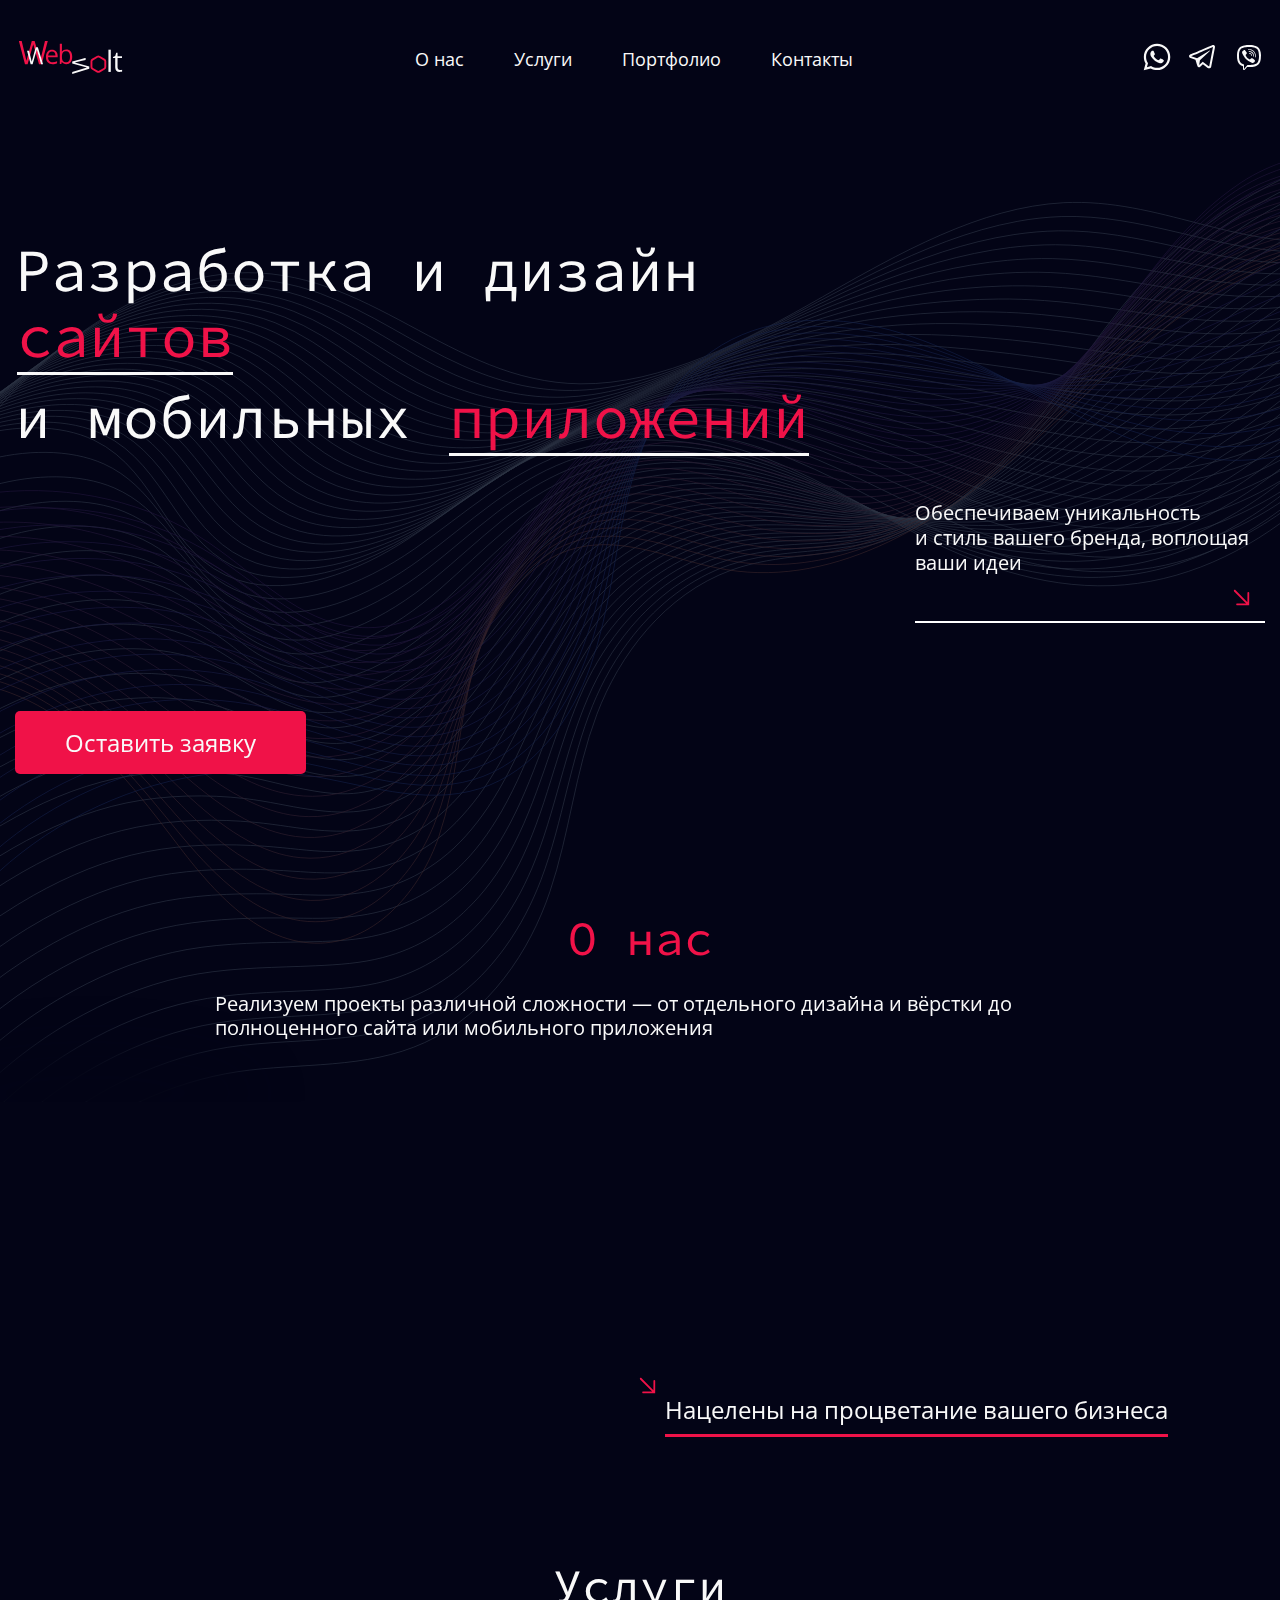
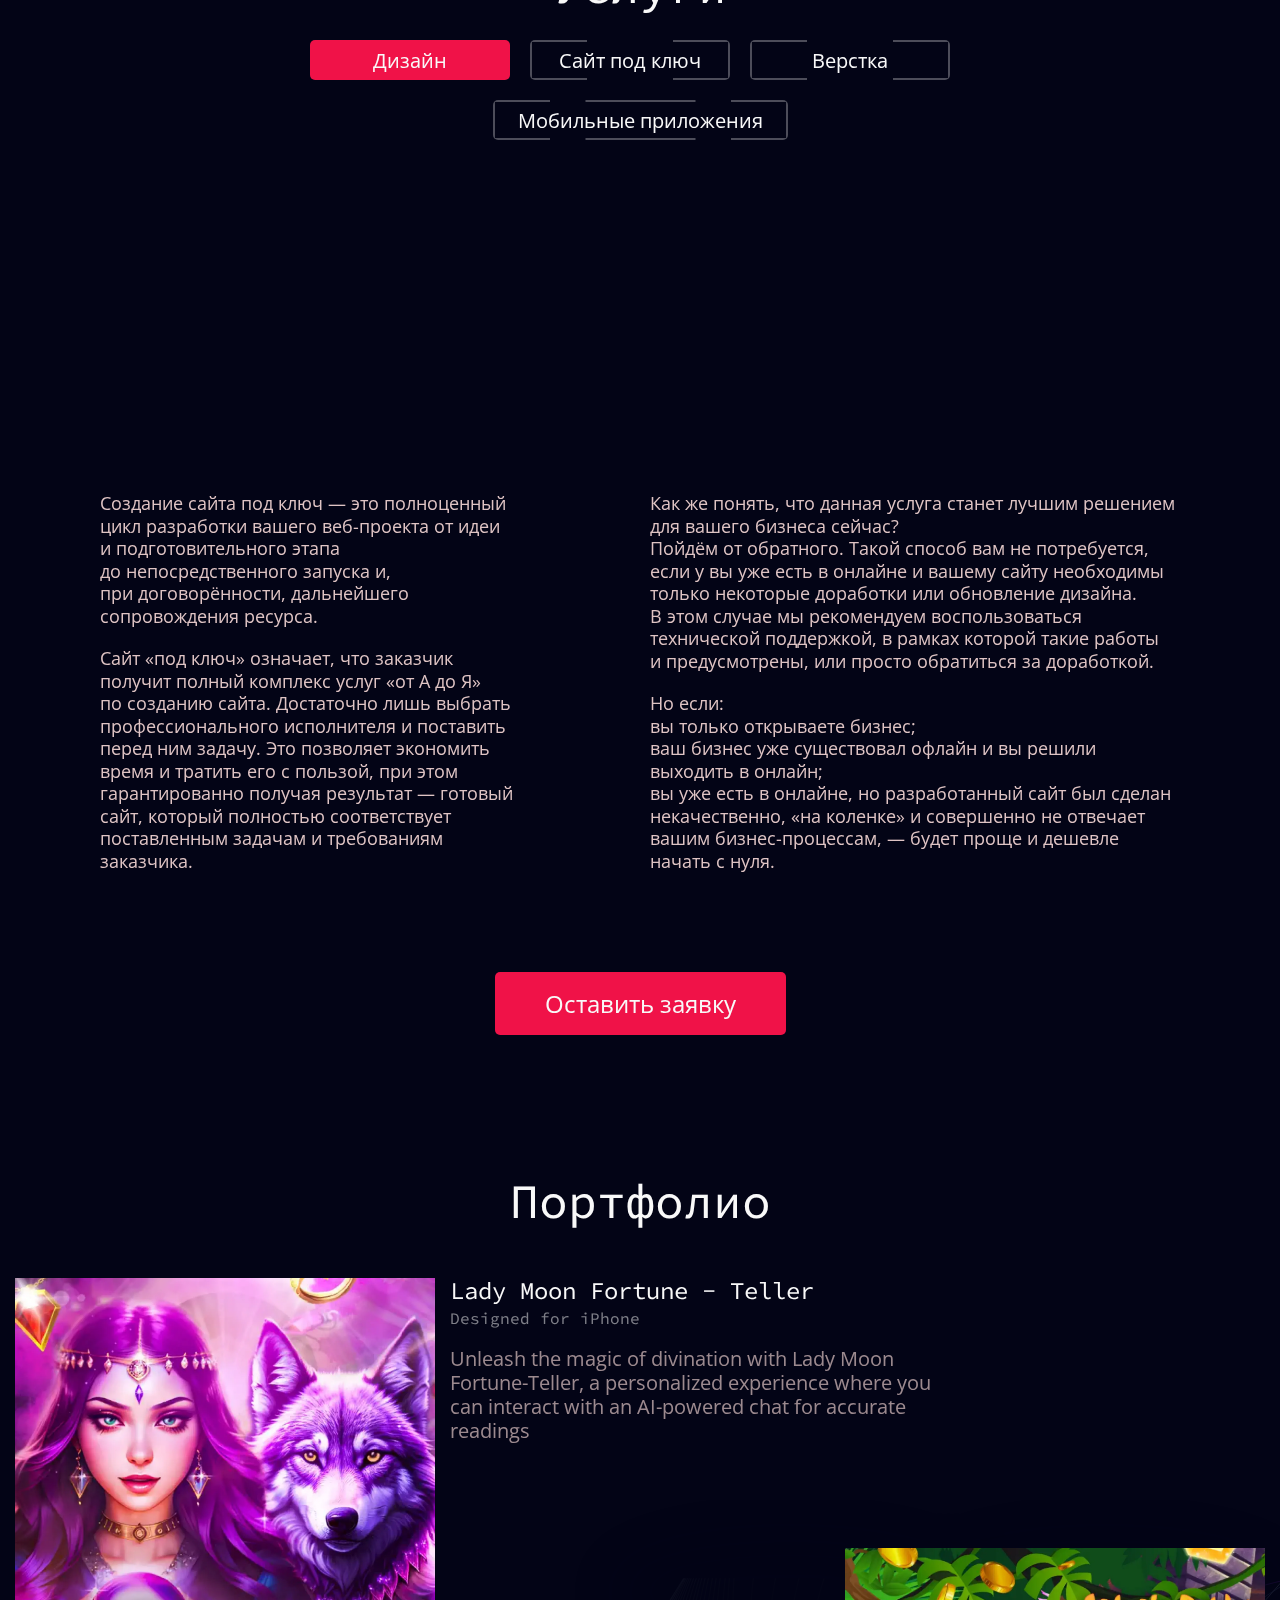
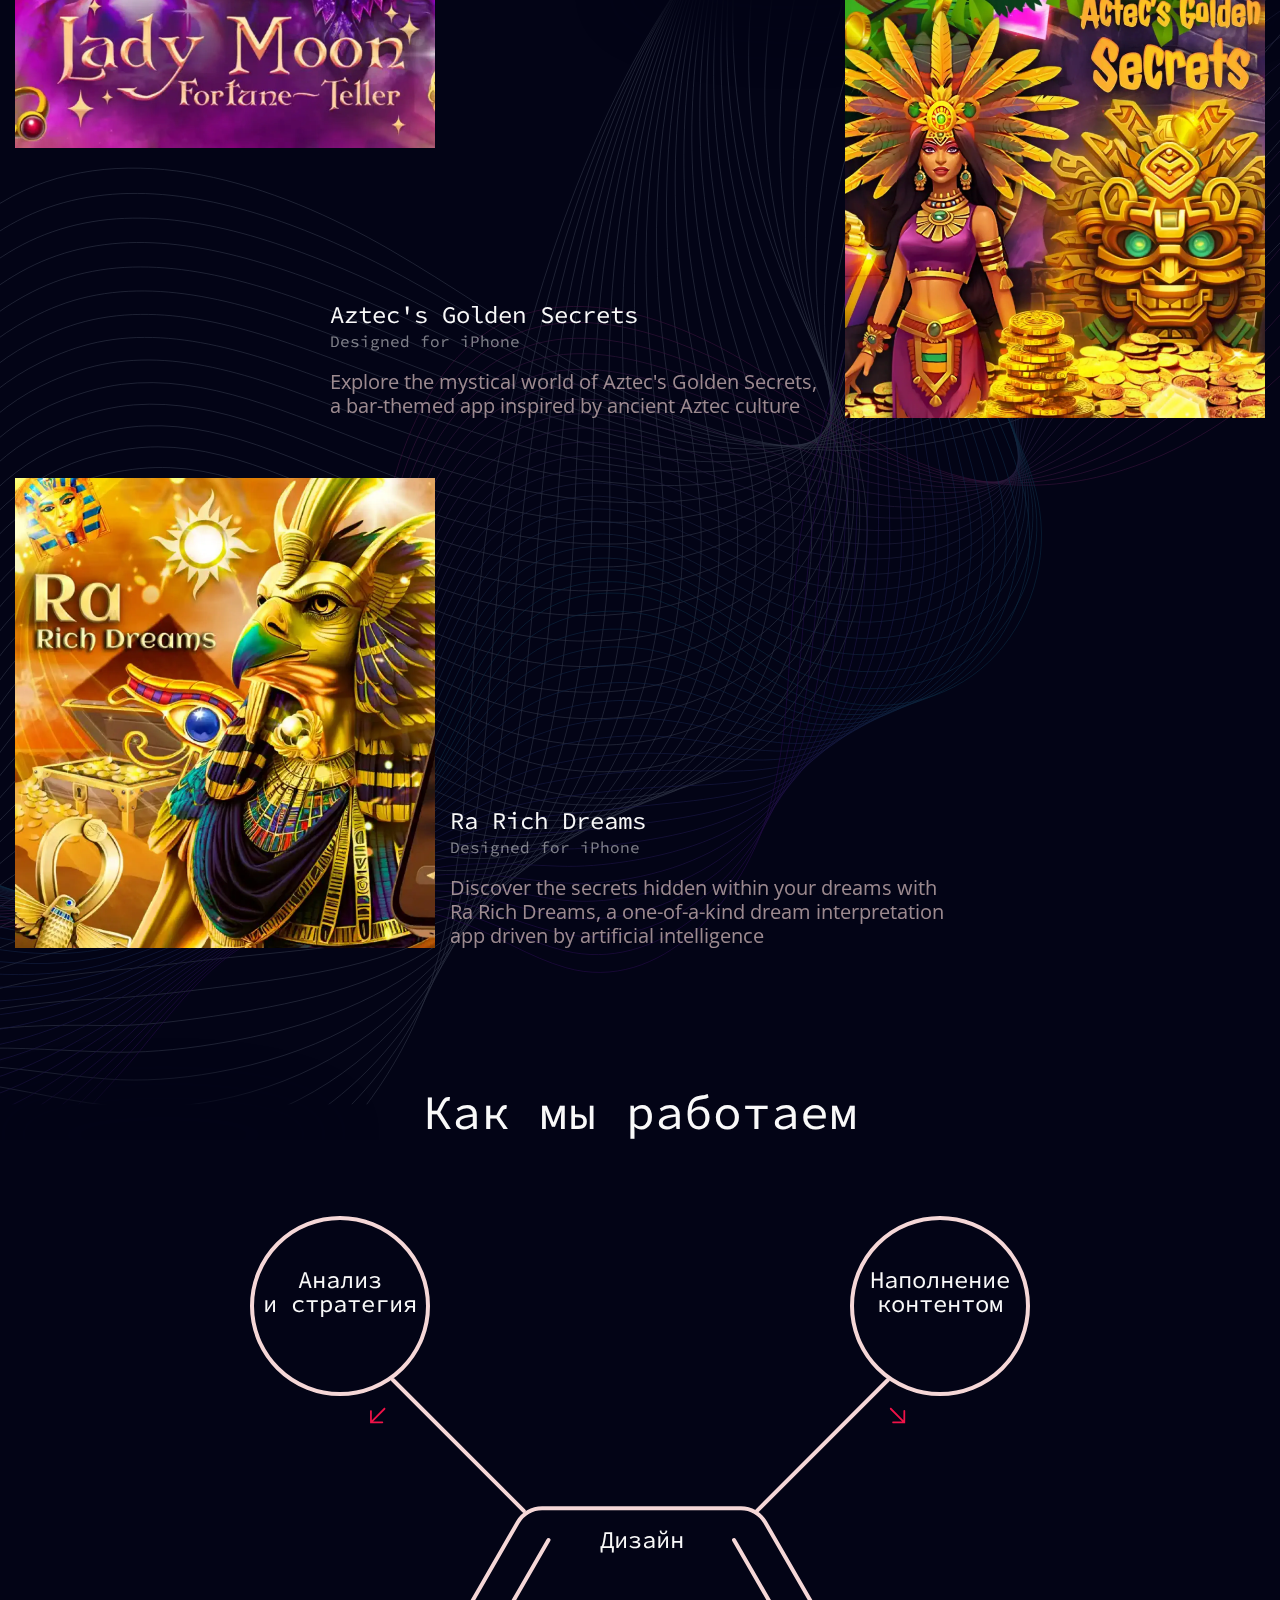
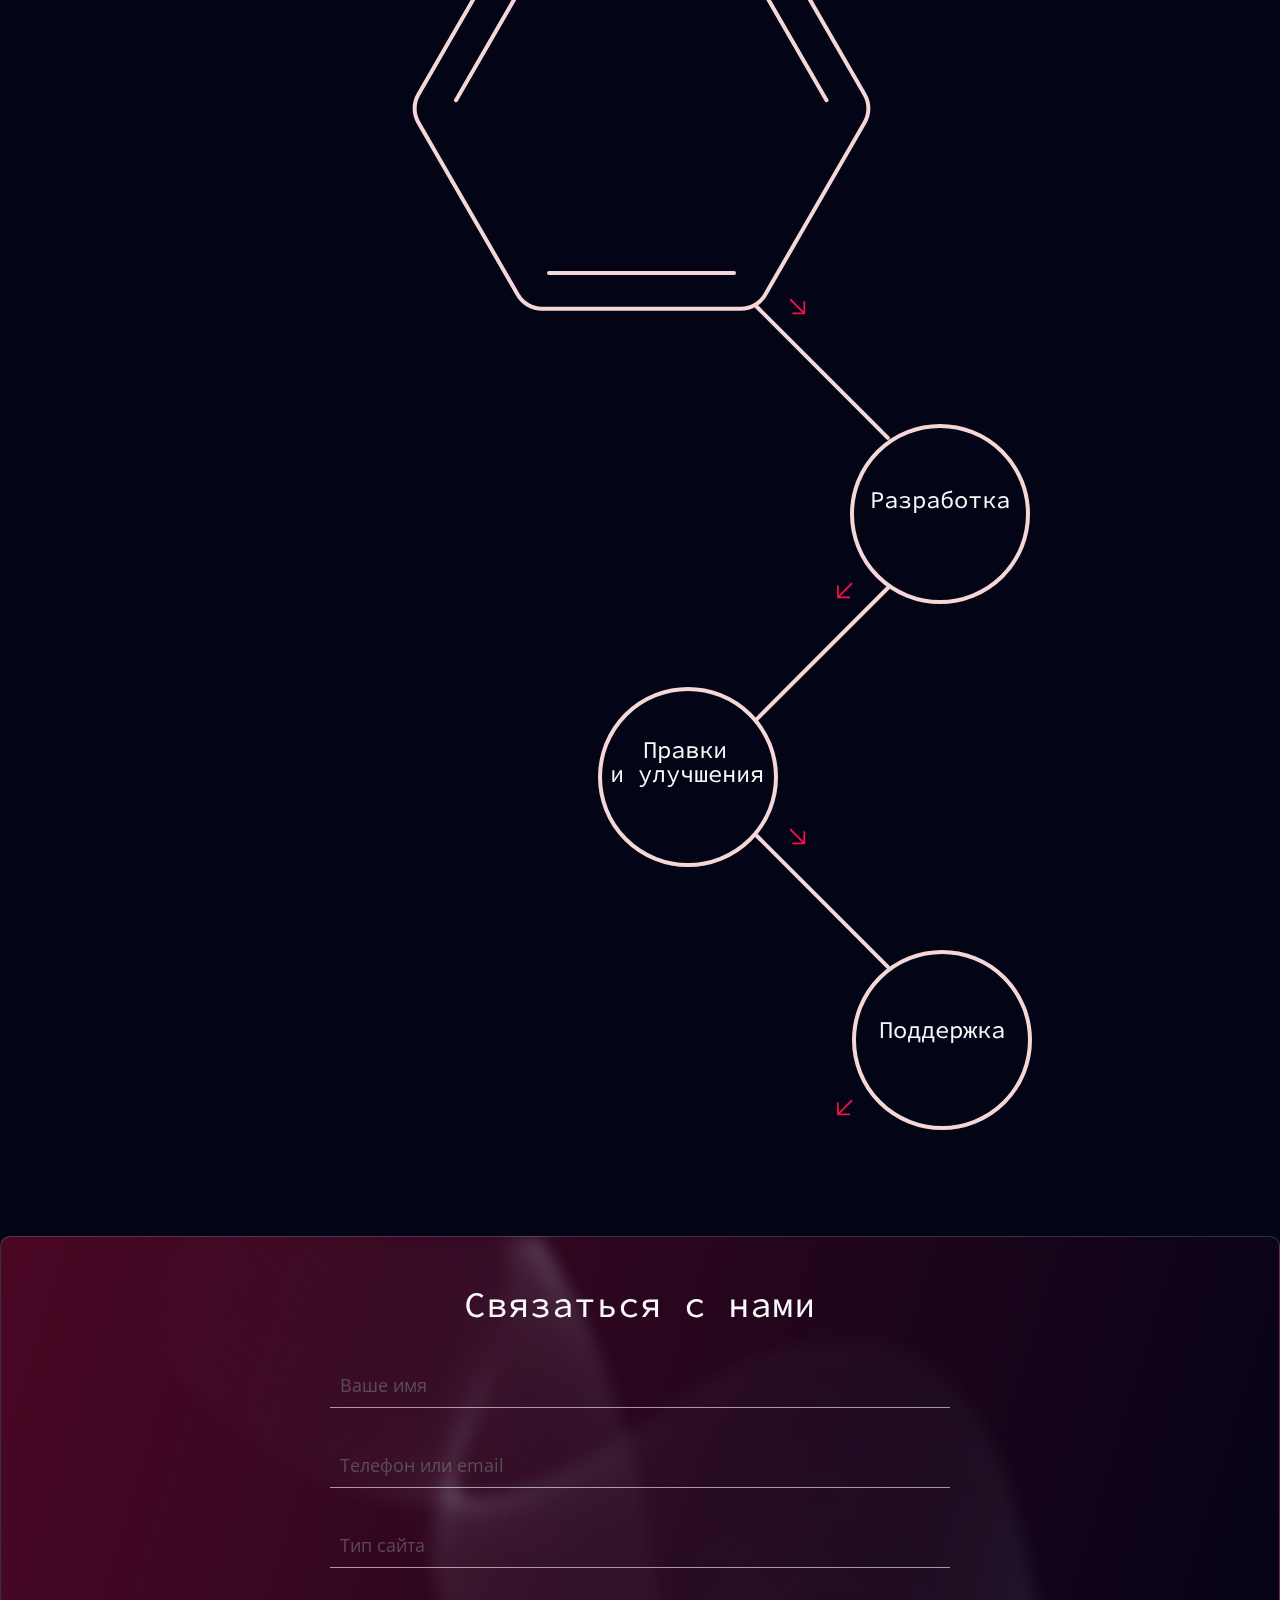
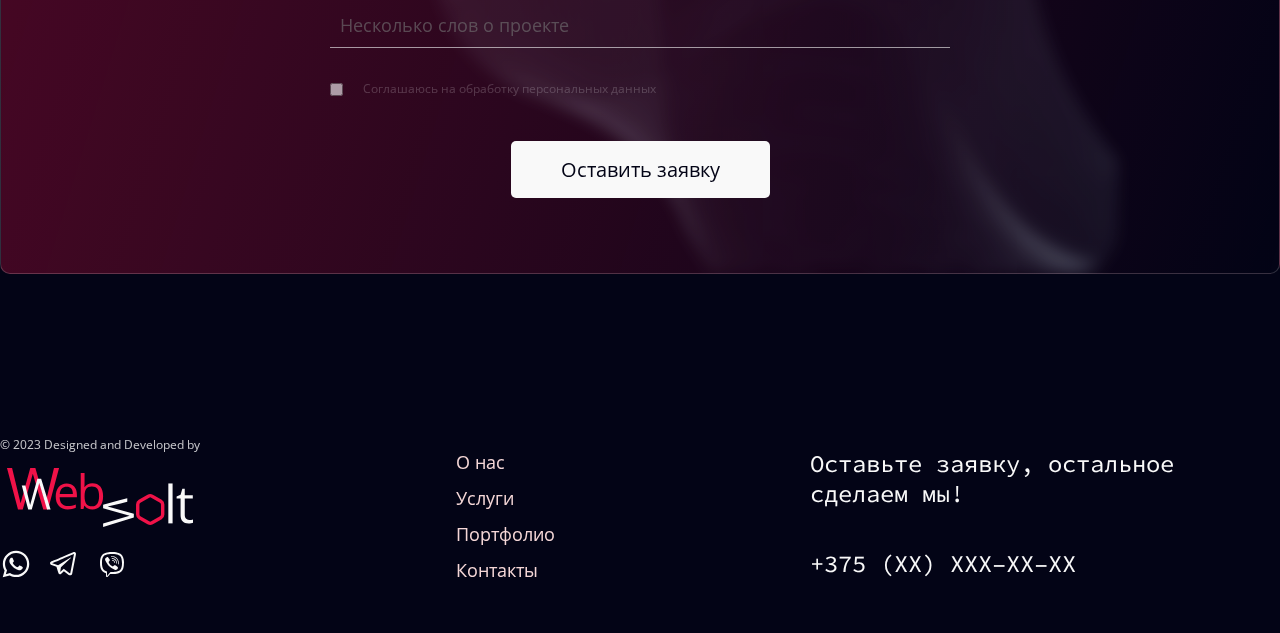
==== commit edf66815: "Add files via upload" ====
--- a/index.html
+++ b/index.html
@@ -6,7 +6,7 @@
 	<meta charset="UTF-8">
 	<meta name="format-detection" content="telephone=no">
 	<!-- <style>body{opacity: 0;}</style> -->
-	<link rel="stylesheet" href="css/style.min.css?_v=20231025225306">
+	<link rel="stylesheet" href="css/style.min.css?_v=20231031224125">
 	<link rel="shortcut icon" href="favicon.ico">
 	<!-- <meta name="robots" content="noindex, nofollow"> -->
 	<meta name="viewport" content="width=device-width, initial-scale=1.0">
@@ -21,9 +21,9 @@
 						<path id="logo-w-big" d="M24.009 34.1425H26.647L32.7865 11.1145H29.9602L25.2181 30.756L19.6281 11.1145H16.8018L11.4316 30.756L6.70529 11.1145H3.87891L9.98704 34.1425H12.625L18.215 14.2647L24.009 34.1425Z" fill="#F01248" />
 						<path d="M95.7891 41.9036H93.4258V19.6819H95.7891V41.9036Z" fill="#F9F9F9" />
 						<path d="M102.544 26.2041H107.006V28.0198H102.544V37.098C102.544 38.0175 102.759 38.7307 103.189 39.2374C103.629 39.7347 104.227 39.9833 104.985 39.9833C105.743 39.9833 106.454 39.8895 107.118 39.7018V41.5034C106.893 41.616 106.529 41.7098 106.023 41.7849C105.518 41.8693 105.069 41.9116 104.676 41.9116C101.702 41.9116 100.215 40.3399 100.215 37.1965V28.0198H98.0117V26.8938L100.215 25.9226L101.197 22.6292H102.544V26.2041Z" fill="#F9F9F9" />
-						<path d="M82.3381 26.7595C82.9735 26.3914 83.7574 26.3914 84.3928 26.7595L89.2634 29.5802C89.8963 29.9468 90.286 30.6228 90.286 31.3542V37.0119C90.286 37.7433 89.8963 38.4193 89.2634 38.7859L84.3928 41.6066C83.7574 41.9746 82.9735 41.9746 82.3381 41.6066L77.4675 38.7859C76.8346 38.4193 76.4449 37.7433 76.4449 37.0119V31.3542C76.4449 30.6228 76.8346 29.9468 77.4675 29.5802L82.3381 26.7595Z" stroke="#F01248" stroke-width="1.9" />
+						<path id="logo-hexagon" d="M82.3381 26.7595C82.9735 26.3914 83.7574 26.3914 84.3928 26.7595L89.2634 29.5802C89.8963 29.9468 90.286 30.6228 90.286 31.3542V37.0119C90.286 37.7433 89.8963 38.4193 89.2634 38.7859L84.3928 41.6066C83.7574 41.9746 82.9735 41.9746 82.3381 41.6066L77.4675 38.7859C76.8346 38.4193 76.4449 37.7433 76.4449 37.0119V31.3542C76.4449 30.6228 76.8346 29.9468 77.4675 29.5802L82.3381 26.7595Z" stroke="#F01248" stroke-width="1.9" />
 						<path d="M46.9368 13.7996V18.6787C46.9368 19.72 46.9025 20.701 46.8339 21.6217H46.9368C47.932 20.2105 49.3817 19.5048 51.2862 19.5048C53.1992 19.5048 54.6618 20.1416 55.6741 21.4152C56.7035 22.6802 57.2182 24.4787 57.2182 26.8107C57.2182 29.1341 56.6992 30.9369 55.6612 32.2191C54.6318 33.5013 53.1734 34.1424 51.2862 34.1424C49.3989 34.1424 47.9491 33.4497 46.9368 32.0642H46.7824L46.3321 33.8842H44.8008V13.7996H46.9368ZM54.9921 26.7591C54.9921 24.9262 54.6704 23.5622 54.027 22.6673C53.3836 21.7637 52.3628 21.3119 50.9645 21.3119C49.5662 21.3119 48.5453 21.7293 47.9019 22.564C47.2585 23.3987 46.9368 24.81 46.9368 26.7978C46.9368 28.777 47.2671 30.2012 47.9277 31.0703C48.5882 31.9222 49.6477 32.3482 51.106 32.3482C52.4014 32.3482 53.3708 31.8749 54.0141 30.9283C54.6661 29.9817 54.9921 28.592 54.9921 26.7591Z" fill="#F01248" />
-						<path id="logo-hexagon" d="M37.5756 34.1431C35.5197 34.1431 33.8953 33.5151 32.7024 32.2591C31.518 30.9945 30.9258 29.2421 30.9258 27.0016C30.9258 24.7611 31.4757 22.9832 32.5755 21.6678C33.6838 20.3438 35.139 19.6819 36.941 19.6819C38.7515 19.6819 40.1602 20.2632 41.167 21.4259C42.1822 22.5546 42.6898 24.0652 42.6898 25.9577V27.2944H33.1085C33.1508 28.9238 33.5612 30.1671 34.3395 31.0243C35.1179 31.8729 36.2388 32.2972 37.7025 32.2972C39.1661 32.2972 40.6255 31.9832 42.0807 31.3552V33.2393C41.3446 33.5617 40.6382 33.7909 39.9614 33.9267C39.293 34.0709 38.4977 34.1431 37.5756 34.1431ZM40.4309 25.5758C40.4309 24.2519 40.1348 23.2378 39.5426 22.5334C38.9504 21.8205 38.1001 21.4641 36.9918 21.4641C35.892 21.4641 35.0079 21.8248 34.3395 22.5461C33.6711 23.2675 33.2777 24.2774 33.1593 25.5758H40.4309Z" fill="#F01248" />
+						<path d="M37.5756 34.1431C35.5197 34.1431 33.8953 33.5151 32.7024 32.2591C31.518 30.9945 30.9258 29.2421 30.9258 27.0016C30.9258 24.7611 31.4757 22.9832 32.5755 21.6678C33.6838 20.3438 35.139 19.6819 36.941 19.6819C38.7515 19.6819 40.1602 20.2632 41.167 21.4259C42.1822 22.5546 42.6898 24.0652 42.6898 25.9577V27.2944H33.1085C33.1508 28.9238 33.5612 30.1671 34.3395 31.0243C35.1179 31.8729 36.2388 32.2972 37.7025 32.2972C39.1661 32.2972 40.6255 31.9832 42.0807 31.3552V33.2393C41.3446 33.5617 40.6382 33.7909 39.9614 33.9267C39.293 34.0709 38.4977 34.1431 37.5756 34.1431ZM40.4309 25.5758C40.4309 24.2519 40.1348 23.2378 39.5426 22.5334C38.9504 21.8205 38.1001 21.4641 36.9918 21.4641C35.892 21.4641 35.0079 21.8248 34.3395 22.5461C33.6711 23.2675 33.2777 24.2774 33.1593 25.5758H40.4309Z" fill="#F01248" />
 						<path d="M57.2206 41.9195V43.8856L74.2773 38.6543V36.5478L59.729 32.5454L67.0031 30.7841L70.6402 29.9034V27.887L70.0132 28.0543L65.749 29.1925L57.2206 31.4687V33.4348L71.944 37.6011L57.2206 41.9195Z" fill="#F9F9F9" />
 						<path id="logo-w-small" d="M26.1067 34.1834H28.0729L22.8416 17.1267H20.7351L16.7326 31.6751L14.9713 24.4009L14.0907 20.7638H12.0742L12.2416 21.3909L13.3797 25.6551L15.6559 34.1834H17.6221L21.7883 19.4601L26.1067 34.1834Z" fill="#F9F9F9" />
 					</svg>
@@ -37,6 +37,25 @@
 							<li data-goto=".portfolio" class="menu__item"><a href="#" class="menu__link menu__link-wid">Портфолио</a></li>
 							<li data-goto=".footer" class="menu__item"><a href="#" class="menu__link">Контакты</a></li>
 						</ul>
+						<div class="header__socials-mob">
+							<a class="socials-mob__item" href="#">
+								<svg width="32" height="33" viewBox="0 0 32 33" xmlns="http://www.w3.org/2000/svg">
+									<path id="whatsapp-icon" d="M25.401 6.55119C24.1786 5.31643 22.7226 4.33742 21.1179 3.67126C19.5132 3.0051 17.7919 2.66514 16.0544 2.67119C8.77437 2.67119 2.84104 8.60452 2.84104 15.8845C2.84104 18.2179 3.45438 20.4845 4.60104 22.4845L2.73438 29.3379L9.73437 27.4979C11.6677 28.5512 13.841 29.1112 16.0544 29.1112C23.3344 29.1112 29.2677 23.1779 29.2677 15.8979C29.2677 12.3645 27.8944 9.04452 25.401 6.55119ZM16.0544 26.8712C14.081 26.8712 12.1477 26.3379 10.4544 25.3379L10.0544 25.0979L5.89438 26.1912L7.00104 22.1379L6.73438 21.7245C5.63804 19.9738 5.0559 17.9502 5.05437 15.8845C5.05437 9.83119 9.98771 4.89786 16.041 4.89786C18.9744 4.89786 21.7344 6.04453 23.801 8.12453C24.8244 9.14314 25.6353 10.3547 26.1869 11.6891C26.7385 13.0234 27.0198 14.454 27.0144 15.8979C27.041 21.9512 22.1077 26.8712 16.0544 26.8712ZM22.081 18.6579C21.7477 18.4979 20.121 17.6979 19.8277 17.5779C19.521 17.4712 19.3077 17.4179 19.081 17.7379C18.8544 18.0712 18.2277 18.8179 18.041 19.0312C17.8544 19.2579 17.6544 19.2845 17.321 19.1112C16.9877 18.9512 15.921 18.5912 14.6677 17.4712C13.681 16.5912 13.0277 15.5112 12.8277 15.1779C12.641 14.8445 12.801 14.6712 12.9744 14.4979C13.121 14.3512 13.3077 14.1112 13.4677 13.9245C13.6277 13.7379 13.6944 13.5912 13.801 13.3779C13.9077 13.1512 13.8544 12.9645 13.7744 12.8045C13.6944 12.6445 13.0277 11.0179 12.761 10.3512C12.4944 9.71119 12.2144 9.79119 12.0144 9.77786H11.3744C11.1477 9.77786 10.801 9.85786 10.4944 10.1912C10.201 10.5245 9.34771 11.3245 9.34771 12.9512C9.34771 14.5779 10.5344 16.1512 10.6944 16.3645C10.8544 16.5912 13.0277 19.9245 16.3344 21.3512C17.121 21.6979 17.7344 21.8979 18.2144 22.0445C19.001 22.2979 19.721 22.2579 20.2944 22.1779C20.9344 22.0845 22.2544 21.3779 22.521 20.6045C22.801 19.8312 22.801 19.1779 22.7077 19.0312C22.6144 18.8845 22.4144 18.8179 22.081 18.6579Z" fill="#F9F9F9" />
+								</svg>
+
+							</a>
+							<a class="socials-mob__item" href="#">
+								<svg width="32" height="33" viewBox="0 0 32 33" xmlns="http://www.w3.org/2000/svg">
+									<path id="tg-icon" d="M26.0696 4.00053C25.7486 4.02388 25.4335 4.0992 25.1366 4.22353H25.1326C24.8476 4.33653 23.4926 4.90653 21.4326 5.77053L14.0506 8.87953C8.75363 11.1095 3.54663 13.3055 3.54663 13.3055L3.60863 13.2815C3.60863 13.2815 3.24963 13.3995 2.87463 13.6565C2.64296 13.804 2.4436 13.9968 2.28863 14.2235C2.10463 14.4935 1.95663 14.9065 2.01163 15.3335C2.10163 16.0555 2.56963 16.4885 2.90563 16.7275C3.24563 16.9695 3.56963 17.0825 3.56963 17.0825H3.57763L8.46063 18.7275C8.67963 19.4305 9.94863 23.6025 10.2536 24.5635C10.4336 25.1375 10.6086 25.4965 10.8276 25.7705C10.9336 25.9105 11.0576 26.0275 11.2066 26.1215C11.2841 26.1666 11.3667 26.2022 11.4526 26.2275L11.4026 26.2155C11.4176 26.2195 11.4296 26.2315 11.4406 26.2355C11.4806 26.2465 11.5076 26.2505 11.5586 26.2585C12.3316 26.4925 12.9526 26.0125 12.9526 26.0125L12.9876 25.9845L15.8706 23.3595L20.7026 27.0665L20.8126 27.1135C21.8196 27.5555 22.8396 27.3095 23.3786 26.8755C23.9216 26.4385 24.1326 25.8795 24.1326 25.8795L24.1676 25.7895L27.9016 6.66053C28.0076 6.18853 28.0346 5.74653 27.9176 5.31753C27.797 4.88335 27.5184 4.50994 27.1366 4.27053C26.8161 4.07564 26.4443 3.98158 26.0696 4.00053ZM25.9686 6.05053C25.9646 6.11353 25.9766 6.10653 25.9486 6.22753V6.23853L22.2496 25.1685C22.2336 25.1955 22.2066 25.2545 22.1326 25.3135C22.0546 25.3755 21.9926 25.4145 21.6676 25.2855L15.7576 20.7545L12.1876 24.0085L12.9376 19.2185L22.5936 10.2185C22.9916 9.84853 22.8586 9.77053 22.8586 9.77053C22.8866 9.31653 22.2576 9.63753 22.2576 9.63753L10.0816 17.1805L10.0776 17.1605L4.24163 15.1955V15.1915L4.22663 15.1885C4.23686 15.1851 4.24688 15.1811 4.25663 15.1765L4.28863 15.1605L4.31963 15.1495C4.31963 15.1495 9.53063 12.9535 14.8276 10.7235C17.4796 9.60653 20.1516 8.48153 22.2066 7.61353C23.4254 7.10053 24.6454 6.59053 25.8666 6.08353C25.9486 6.05153 25.9096 6.05053 25.9686 6.05053Z" fill="#F9F9F9" />
+								</svg>
+
+							</a>
+							<a class="socials-mob__item" href="#">
+								<svg width="32" height="33" viewBox="0 0 32 33" xmlns="http://www.w3.org/2000/svg">
+									<path id="viber-icon" d="M15.6999 4.00452C13.7999 4.00452 9.09992 4.20452 6.59992 6.60452C4.79992 8.30452 4.09992 10.9045 3.99992 14.0045C3.79992 18.9045 4.89992 22.0045 6.69992 23.6045C7.09992 23.9045 8.09992 24.7045 9.99992 25.3045V27.8045C9.99992 27.8045 9.99992 28.8045 10.5999 29.0045C10.6999 29.0045 10.7999 29.1045 10.8999 29.1045C11.4999 29.1045 11.9999 28.4045 12.6999 27.7045C13.2999 27.0045 13.7999 26.5045 14.0999 26.0045H16.2999C18.1999 26.0045 22.8999 25.8045 25.3999 23.4045C27.1999 21.6045 27.8999 19.0045 27.8999 15.7045C27.9999 15.2045 27.9999 14.6045 27.9999 14.0045C27.8999 10.3045 26.7999 7.80452 25.2999 6.40452C24.6999 5.90452 22.0999 4.00452 16.4999 4.00452H15.6999ZM15.4999 5.90452H16.3999C21.6999 5.90452 23.6999 7.60452 23.8999 7.80452C25.0999 8.80452 25.7999 11.0045 25.8999 13.9045V14.3045C25.9999 14.9045 25.9999 15.4045 25.9999 15.7045C25.8999 18.7045 25.2999 20.7045 24.0999 22.0045C21.9999 23.9045 17.5999 24.0045 16.3999 24.0045H14.4999L12.8999 25.8045L11.8999 26.9045L11.6999 27.2045C11.4999 27.4045 11.1999 27.8045 10.9999 27.9045V23.4045C8.99992 22.9045 8.19992 22.2045 7.99992 22.0045C6.59992 20.8045 5.79992 17.9045 5.99992 14.0045V13.0045C6.19992 10.6045 6.79992 9.00452 7.79992 7.90452C9.89992 6.00452 14.2999 5.90452 15.4999 5.90452ZM15.3999 8.10452C14.8999 8.10452 14.8999 8.80452 15.3999 8.80452C19.0999 8.80452 22.2999 11.3045 22.2999 16.0045C22.2999 16.5045 22.9999 16.5045 22.9999 16.0045C22.9999 10.9045 19.5999 8.00452 15.3999 8.10452ZM11.4369 9.02952C11.2103 9.00236 10.9821 9.0648 10.8009 9.20352C9.80092 9.70352 8.79992 10.7055 9.09992 11.8055C9.09992 11.8055 9.29992 12.7045 10.3999 14.6045C10.9999 15.5045 11.4999 16.3045 11.9999 16.9045C12.4999 17.6045 13.2999 18.4045 14.0999 19.0045C15.6999 20.3045 18.1999 21.6045 19.2999 21.9045C20.2999 22.2045 21.3999 21.2045 21.8999 20.2045C22.0999 19.8045 21.9999 19.3045 21.5999 19.0045C20.9999 18.4045 19.9999 17.7045 19.2999 17.3045C18.7999 17.0045 18.1999 17.2045 17.9999 17.5045L17.4999 18.1045C17.2999 18.4045 16.7999 18.4045 16.7999 18.4045C13.4999 17.5045 12.5999 14.1045 12.5999 14.1045C12.5999 14.1045 12.5999 13.7045 12.8999 13.4045L13.4999 12.9045C13.7999 12.7045 13.9999 12.1045 13.6999 11.6045C13.4999 11.3045 13.1999 10.7045 12.8999 10.4045C12.5999 10.0045 11.9999 9.30452 11.9999 9.30452C11.8482 9.15259 11.65 9.05579 11.4369 9.02952ZM16.0999 10.1045C15.5999 10.0045 15.4999 10.8045 15.9999 10.8045C18.7999 11.0045 20.3999 12.9045 20.2999 15.3045C20.1999 15.8045 20.9999 15.8045 20.9999 15.3045C21.0999 12.5045 19.2999 10.2045 16.0999 10.1045ZM16.3999 12.0045C15.8999 11.9045 15.8999 12.7045 16.3999 12.7045C17.5999 12.7045 18.1999 13.4045 18.1999 14.6045C18.2999 15.1045 18.9999 15.1045 18.9999 14.6045C18.8999 13.0045 17.9999 12.0045 16.3999 12.0045Z" fill="#F9F9F9" />
+								</svg>
+							</a>
+						</div>
 					</nav>
 				</div>
 				<div class="header__socials">
@@ -441,12 +460,15 @@
 				<div class="contact-us__container">
 					<img class="contact-us-bg" src="img/contact-us-bg.svg" alt="">
 					<div class="contact-us__title">Связаться с нами</div>
-					<form class="contact-us__form" action="" method="POST">
-						<input class="input-name" type="text" name="form[name]" data-error="Error" placeholder="Ваше имя">
-						<input type="text" name="form[email]" data-error="Error" placeholder="Телефон или email" class="input-tel">
-						<input type="text" name="form[type]" data-error="Error" placeholder="Тип сайта" class="input-type">
-						<input type="text" name="form[description]" data-error="Error" placeholder="Несколько слов о проекте" class="input-description">
-
+					<form class="contact-us__form" action="telegram.php" method="POST">
+						<input class="form__item" type="text" name="form[name]" data-error="Error" placeholder="Ваше имя">
+						<input class="form__item" type="text" name="form[email]" data-error="Error" placeholder="Телефон или email" class="input-tel">
+						<input class="form__item" type="text" name="form[type]" data-error="Error" placeholder="Тип сайта" class="input-type">
+						<input class="form__item" type="text" name="form[description]" data-error="Error" placeholder="Несколько слов о проекте" class="input-description">
+						<div class="contact-us__confirm">
+							<input class="confirm__radio" required type="checkbox">
+							<div class="confirm__item">Соглашаюсь на обработку персональных данных</div>
+						</div>
 						<button type="submit" class="button">Оставить заявку</button>
 					</form>
 				</div>
@@ -456,7 +478,7 @@
 		<footer class="footer">
 			<div class="footer__container">
 				<div class="footer__logo-raw">
-					<div class="logo-raw__main-logo"><a href="#"><img src="img/footer-logo.svg" alt=""></a></div>
+					<div class="logo-raw__main-logo"><a href="#"><img class="logo-bottom" src="img/footer-logo.svg" alt=""></a></div>
 					<div class="logo-raw__footer-socials">
 						<a href="#" class="footer-socials__item"> <svg width="32" height="33" viewBox="0 0 32 33" xmlns="http://www.w3.org/2000/svg">
 								<path id="whatsapp-icon" d="M25.401 6.55119C24.1786 5.31643 22.7226 4.33742 21.1179 3.67126C19.5132 3.0051 17.7919 2.66514 16.0544 2.67119C8.77437 2.67119 2.84104 8.60452 2.84104 15.8845C2.84104 18.2179 3.45438 20.4845 4.60104 22.4845L2.73438 29.3379L9.73437 27.4979C11.6677 28.5512 13.841 29.1112 16.0544 29.1112C23.3344 29.1112 29.2677 23.1779 29.2677 15.8979C29.2677 12.3645 27.8944 9.04452 25.401 6.55119ZM16.0544 26.8712C14.081 26.8712 12.1477 26.3379 10.4544 25.3379L10.0544 25.0979L5.89438 26.1912L7.00104 22.1379L6.73438 21.7245C5.63804 19.9738 5.0559 17.9502 5.05437 15.8845C5.05437 9.83119 9.98771 4.89786 16.041 4.89786C18.9744 4.89786 21.7344 6.04453 23.801 8.12453C24.8244 9.14314 25.6353 10.3547 26.1869 11.6891C26.7385 13.0234 27.0198 14.454 27.0144 15.8979C27.041 21.9512 22.1077 26.8712 16.0544 26.8712ZM22.081 18.6579C21.7477 18.4979 20.121 17.6979 19.8277 17.5779C19.521 17.4712 19.3077 17.4179 19.081 17.7379C18.8544 18.0712 18.2277 18.8179 18.041 19.0312C17.8544 19.2579 17.6544 19.2845 17.321 19.1112C16.9877 18.9512 15.921 18.5912 14.6677 17.4712C13.681 16.5912 13.0277 15.5112 12.8277 15.1779C12.641 14.8445 12.801 14.6712 12.9744 14.4979C13.121 14.3512 13.3077 14.1112 13.4677 13.9245C13.6277 13.7379 13.6944 13.5912 13.801 13.3779C13.9077 13.1512 13.8544 12.9645 13.7744 12.8045C13.6944 12.6445 13.0277 11.0179 12.761 10.3512C12.4944 9.71119 12.2144 9.79119 12.0144 9.77786H11.3744C11.1477 9.77786 10.801 9.85786 10.4944 10.1912C10.201 10.5245 9.34771 11.3245 9.34771 12.9512C9.34771 14.5779 10.5344 16.1512 10.6944 16.3645C10.8544 16.5912 13.0277 19.9245 16.3344 21.3512C17.121 21.6979 17.7344 21.8979 18.2144 22.0445C19.001 22.2979 19.721 22.2579 20.2944 22.1779C20.9344 22.0845 22.2544 21.3779 22.521 20.6045C22.801 19.8312 22.801 19.1779 22.7077 19.0312C22.6144 18.8845 22.4144 18.8179 22.081 18.6579Z" fill="#F9F9F9" />
@@ -491,7 +513,7 @@
 			</div>
 		</footer>
 	</div>
-	<script src="js/app.min.js?_v=20231025225306"></script>
+	<script src="js/app.min.js?_v=20231031224125"></script>
 </body>
 
 </html>--- a/css/style.min.css
+++ b/css/style.min.css
@@ -1 +1 @@
-@charset "UTF-8";@import url(https://fonts.googleapis.com/css?family=Source+Code+Pro:regular//&display=swap);@import url(https://fonts.googleapis.com/css?family=Open+Sans:regular,700,900&display=swap);*{padding:0;margin:0;border:0}*,:after,:before{-webkit-box-sizing:border-box;box-sizing:border-box}body,html{height:100%;min-width:320px}body{color:#000;line-height:1;font-family:"Open Sans";font-size:.875rem;-ms-text-size-adjust:100%;-moz-text-size-adjust:100%;-webkit-text-size-adjust:100%;-webkit-font-smoothing:antialiased;-moz-osx-font-smoothing:grayscale}button,input,textarea{font-family:"Open Sans";font-size:inherit}button{cursor:pointer;color:inherit;background-color:transparent}a{color:inherit;text-decoration:none}ul li{list-style:none}img{vertical-align:top}h1,h2,h3,h4,h5,h6{font-weight:inherit;font-size:inherit}.lock body{overflow:hidden;-ms-touch-action:none;touch-action:none;-ms-scroll-chaining:none;overscroll-behavior:none}.wrapper{background:#030416;-webkit-transform:translateZ(-100px);transform:translateZ(-100px);min-height:100%;display:-webkit-box;display:-ms-flexbox;display:flex;-webkit-box-orient:vertical;-webkit-box-direction:normal;-ms-flex-direction:column;flex-direction:column;overflow:hidden}@supports (overflow:clip){.wrapper{overflow:clip}}.wrapper>main{-webkit-box-flex:1;-ms-flex:1 1 auto;flex:1 1 auto}.wrapper>*{min-width:0}[class*=__container]{max-width:83.125rem;margin:0 auto;padding:0 .9375rem}[class*=-ibg]{position:relative}[class*=-ibg] img{position:absolute;width:100%;height:100%;top:0;left:0;-o-object-fit:cover;object-fit:cover}[class*=-ibg_contain] img{-o-object-fit:contain;object-fit:contain}.header{padding:30px 0 10px 0}.header__container{display:-webkit-box;display:-ms-flexbox;display:flex;-webkit-box-pack:justify;-ms-flex-pack:justify;justify-content:space-between;-webkit-box-align:center;-ms-flex-align:center;align-items:center}.header__logo:hover #logo-w-small{-webkit-transition:all ease .5s;transition:all ease .5s;fill:#f01248;stroke:#f01248}.header__logo:hover #logo-w-big{-webkit-transition:all ease .5s;transition:all ease .5s;fill:#f9f9f9}#logo-w-small{-webkit-transition:all ease .5s;transition:all ease .5s}#logo-w-big{-webkit-transition:all ease .5s;transition:all ease .5s}#logo-hexagon{-webkit-transition:all ease .5s;transition:all ease .5s}.menu{display:-webkit-box;display:-ms-flexbox;display:flex;-webkit-box-align:center;-ms-flex-align:center;align-items:center}.menu__list{display:-webkit-box;display:-ms-flexbox;display:flex}.menu__item{width:110%}.menu__item:not(:last-child){margin-right:50px}.menu__item:hover{-webkit-transform:scale(1.1);-ms-transform:scale(1.1);transform:scale(1.1)}.menu__link{color:#f9f9f9;font-size:18px}.menu__link:hover{font-weight:700}.socials__item{-webkit-transition:all ease .4s;transition:all ease .4s}.socials__item:not(:last-child){margin-right:10px}.socials__item:hover #whatsapp-icon{-webkit-transition:all ease .3s;transition:all ease .3s;fill:#f01248;stroke:#f01248;-webkit-transform:scale(1.1);-ms-transform:scale(1.1);transform:scale(1.1)}.socials__item:hover #tg-icon{-webkit-transition:all ease .3s;transition:all ease .3s;fill:#f01248;stroke:#f01248;-webkit-transform:scale(1.1);-ms-transform:scale(1.1);transform:scale(1.1)}.socials__item:hover #viber-icon{-webkit-transition:all ease .3s;transition:all ease .3s;fill:#f01248;stroke:#f01248;-webkit-transform:scale(1.1);-ms-transform:scale(1.1);transform:scale(1.1)}#whatsapp-icon{-webkit-transition:all ease .3s;transition:all ease .3s}#tg-icon{-webkit-transition:all ease .3s;transition:all ease .3s}#viber-icon{-webkit-transition:all ease .3s;transition:all ease .3s}.icon-menu{display:none}.footer{padding:100px 0 50px 0}.footer__container{display:-webkit-box;display:-ms-flexbox;display:flex;-webkit-box-pack:justify;-ms-flex-pack:justify;justify-content:space-between;padding:15px 0 0 0}.footer__logo-raw{display:-webkit-box;display:-ms-flexbox;display:flex;-webkit-box-orient:vertical;-webkit-box-direction:normal;-ms-flex-direction:column;flex-direction:column;-webkit-box-pack:justify;-ms-flex-pack:justify;justify-content:space-between}.footer__contact{font-size:24px;color:#f9f9f9;font-family:"source code pro";max-width:470px;line-height:1.25}.footer__contact p:not(:last-child){margin-bottom:40px}.logo-raw__main-logo{position:relative}.logo-raw__main-logo::before{position:absolute;content:"© 2023 Designed and Developed by";opacity:.8;color:#f9f9f9;font-size:12px;top:-10px;left:0}.logo-raw__footer-socials{margin-right:35px}.footer-socials__item:not(:last-child){margin-right:12px}.nav-menu__list{display:-webkit-box;display:-ms-flexbox;display:flex;-webkit-box-orient:vertical;-webkit-box-direction:normal;-ms-flex-direction:column;flex-direction:column;-webkit-box-pack:center;-ms-flex-pack:center;justify-content:center}.nav-menu__item{color:#f5d7d7;font-size:18px;line-height:1.4444444444}.nav-menu__item:not(:last-child){margin-bottom:10px}.footer-socials__item:hover #whatsapp-icon{-webkit-transition:all ease .3s;transition:all ease .3s;fill:#f01248;stroke:#f01248;-webkit-transform:scale(1.1);-ms-transform:scale(1.1);transform:scale(1.1)}.footer-socials__item:hover #tg-icon{-webkit-transition:all ease .3s;transition:all ease .3s;fill:#f01248;stroke:#f01248;-webkit-transform:scale(1.1);-ms-transform:scale(1.1);transform:scale(1.1)}.footer-socials__item:hover #viber-icon{-webkit-transition:all ease .3s;transition:all ease .3s;fill:#f01248;stroke:#f01248;-webkit-transform:scale(1.1);-ms-transform:scale(1.1);transform:scale(1.1)}.top-block{position:relative}.top-block__container{display:-webkit-box;display:-ms-flexbox;display:flex;-webkit-box-orient:vertical;-webkit-box-direction:normal;-ms-flex-direction:column;flex-direction:column}.top-block__title{margin:140px 0 50px 0;color:#f9f9f9;font-size:60px;line-height:110%;font-family:"Source code pro"}.top-block__subtitle{display:-webkit-box;display:-ms-flexbox;display:flex;-webkit-box-orient:vertical;-webkit-box-direction:normal;-ms-flex-direction:column;flex-direction:column;color:#f9f9f9;font-size:20px;max-width:350px;position:relative;-ms-flex-item-align:end;align-self:flex-end;line-height:125%;margin:0 0 90px 0}.top-block__subtitle::after{position:absolute;content:"";bottom:-2px;right:0;width:100%;height:2px;background:#fff}.top-block__button{width:-webkit-fit-content;width:-moz-fit-content;width:fit-content}.top-block__bg img{position:absolute;top:150px;width:100%;z-index:-1}.subtitle__arrow{-ms-flex-item-align:end;align-self:flex-end}.top-block__arrow{-webkit-transition:all ease 1s;transition:all ease 1s}.top-block__arrow:hover{-webkit-transition:all ease 1s;transition:all ease 1s;-webkit-transform:scale(1.7);-ms-transform:scale(1.7);transform:scale(1.7)}.application-button{color:#f9f9f9}.about-us{margin:120px 0 135px 0}.about-us__title{font-family:"Source code pro";font-size:48px;color:#f01248;text-align:center}.about-us__subtitle{color:#f9f9f9;font-size:20px;line-height:120%;margin:0 auto;max-width:850px;padding:30px 0}.about-us__blocks-raw{display:-webkit-box;display:-ms-flexbox;display:flex;-webkit-box-pack:justify;-ms-flex-pack:justify;justify-content:space-between}.about-us__ref{margin:60px 0 0 52%}.about-us__custom-adress{padding:30px 0 0 0;font-size:24px;color:#f9f9f9;position:relative}.ref__img{position:absolute;top:0;left:-40px}.about-us-block{display:-webkit-box;display:-ms-flexbox;display:flex;-webkit-box-orient:vertical;-webkit-box-direction:normal;-ms-flex-direction:column;flex-direction:column;padding:26px 24px 40px 24px;-webkit-box-flex:0;-ms-flex:0 0 32%;flex:0 0 32%}.about-us-block__title{font-size:20px;color:#f5d7d7;font-weight:700;padding:0 0 20px 0;line-height:120%}.about-us-block__subtitle{font-size:16px;color:#f5d7d7;line-height:140%}.about-us-block-1{opacity:0;-webkit-transform:translate(0,400px);-ms-transform:translate(0,400px);transform:translate(0,400px);position:relative}.about-us-block-1._watcher-view{opacity:1;-webkit-transform:translateY(0);-ms-transform:translateY(0);transform:translateY(0);-webkit-transition:all ease .5s .7s;transition:all ease .5s .7s}.about-us-block-1::after{content:"";position:absolute;opacity:.5;inset:0;border-radius:10px;padding:7px;background:-webkit-gradient(linear,left top,left bottom,from(#f01248),color-stop(rgba(245,135,162,.2392156863)),to(rgba(249,249,249,0)));background:linear-gradient(#f01248,rgba(245,135,162,.2392156863),rgba(249,249,249,0));-webkit-mask:-webkit-gradient(linear,left top,left bottom,color-stop(0,#fff)) content-box,-webkit-gradient(linear,left top,left bottom,color-stop(0,#fff));-webkit-mask:linear-gradient(#fff 0 0) content-box,linear-gradient(#fff 0 0);-webkit-mask-composite:xor;mask-composite:exclude}.about-us-block-2{opacity:0;position:relative;-webkit-transform:translate(0,-100px);-ms-transform:translate(0,-100px);transform:translate(0,-100px)}.about-us-block-2._watcher-view{opacity:1;-webkit-transform:translateY(0);-ms-transform:translateY(0);transform:translateY(0);-webkit-transition:all ease .3s .9s;transition:all ease .3s .9s}.about-us-block-2::after{content:"";position:absolute;opacity:.5;inset:0;border-radius:10px;padding:7px;background:-webkit-gradient(linear,left top,left bottom,from(rgba(249,249,249,0)),color-stop(rgba(245,135,162,.2392156863)),to(#f01248));background:linear-gradient(rgba(249,249,249,0),rgba(245,135,162,.2392156863),#f01248);-webkit-mask:-webkit-gradient(linear,left top,left bottom,color-stop(0,#fff)) content-box,-webkit-gradient(linear,left top,left bottom,color-stop(0,#fff));-webkit-mask:linear-gradient(#fff 0 0) content-box,linear-gradient(#fff 0 0);-webkit-mask-composite:xor;mask-composite:exclude}.about-us-block-3{opacity:0;-webkit-transform:translate(0,400px);-ms-transform:translate(0,400px);transform:translate(0,400px);position:relative}.about-us-block-3._watcher-view{opacity:1;-webkit-transform:translate(0,0);-ms-transform:translate(0,0);transform:translate(0,0);-webkit-transition:all ease .5s 1.1s;transition:all ease .5s 1.1s}.about-us-block-3::after{content:"";position:absolute;opacity:.5;inset:0;border-radius:10px;padding:7px;background:-webkit-gradient(linear,left top,left bottom,from(#f01248),color-stop(rgba(245,135,162,.2392156863)),to(rgba(249,249,249,0)));background:linear-gradient(#f01248,rgba(245,135,162,.2392156863),rgba(249,249,249,0));-webkit-mask:-webkit-gradient(linear,left top,left bottom,color-stop(0,#fff)) content-box,-webkit-gradient(linear,left top,left bottom,color-stop(0,#fff));-webkit-mask:linear-gradient(#fff 0 0) content-box,linear-gradient(#fff 0 0);-webkit-mask-composite:xor;mask-composite:exclude}.main-tab__title{font-size:48px;color:#f9f9f9;font-family:Source code pro;text-align:center}.tabs-main-tab__navigation{display:-webkit-box;display:-ms-flexbox;display:flex;max-width:800px;-ms-flex-wrap:wrap;flex-wrap:wrap;-webkit-box-pack:center;-ms-flex-pack:center;justify-content:center;margin:0 auto;padding:30px 0 0 0}.tabs-main-tab__title{position:relative;font-size:20px;color:#f9f9f9;padding:7px 25px;min-width:200px;border-radius:5px;-webkit-transition:all ease .5s;transition:all ease .5s;height:40px;overflow:hidden}.tabs-main-tab__title:not(:last-child){margin:0 20px 20px 0}.tabs-main-tab__title::before{content:"";position:absolute;border:55px dashed #f9f9f9;border-radius:5px;opacity:.3;top:-53px;bottom:-53px;left:-53px;right:-53px}.tabs-main-tab__title:hover{background:#f5d7d7;color:#030416}.tabs-main-tab__title._tab-active{-webkit-transition:all ease .5s;transition:all ease .5s;background:#f01248}.tabs-main-tab__title._tab-active::before{border:none}.design-tab-content__portfolio{margin:135px 0 120px 0}.services__blocks-1._watcher-view::after{-webkit-transition:all ease 2s 1s;transition:all ease 2s 1s;width:1920px}.services__blocks-1{display:-webkit-box;display:-ms-flexbox;display:flex;margin:160px 0;-ms-flex-pack:distribute;justify-content:space-around;position:relative;padding:0 60px}.services__blocks-1::after{-webkit-transition:all ease .5s;transition:all ease .5s;content:"";position:absolute;width:0;top:12px;left:-300px;height:6px;background:#f5d7d7}.services__blocks-2._watcher-view::after{-webkit-transition:all ease 2s 2.3s;transition:all ease 2s 2.3s;width:1920px}.services__blocks-2{display:-webkit-box;display:-ms-flexbox;display:flex;-webkit-box-orient:horizontal;-webkit-box-direction:reverse;-ms-flex-direction:row-reverse;flex-direction:row-reverse;margin:135px 0 150px 0;-ms-flex-pack:distribute;justify-content:space-around;position:relative;padding:0 60px;display:none}.services__blocks-2::after{-webkit-transition:all ease .5s;transition:all ease .5s;content:"";position:absolute;width:0;top:12px;right:-300px;height:6px;background:#f5d7d7}.services__block{width:32px;height:32px;background:#f5d7d7;border-radius:50%}.services__subline-text{display:-webkit-box;display:-ms-flexbox;display:flex;-webkit-box-pack:center;-ms-flex-pack:center;justify-content:center;margin-bottom:100px}.services__button{width:-webkit-fit-content;width:-moz-fit-content;width:fit-content;font-size:24px;color:#f9f9f9;display:-webkit-box;display:-ms-flexbox;display:flex;margin:0 auto}.services-block-1{opacity:0;position:relative}.services-block-1._watcher-view{opacity:1;-webkit-transition:all ease .3s 1s;transition:all ease .3s 1s}.services-block-2._watcher-view{opacity:1;-webkit-transition:all ease .3s 1.2s;transition:all ease .3s 1.2s}.services-block-3._watcher-view{opacity:1;-webkit-transition:all ease .3s 1.4s;transition:all ease .3s 1.4s}.services-block-4._watcher-view{opacity:1;-webkit-transition:all ease .3s 1.6s;transition:all ease .3s 1.6s}.services-block-5._watcher-view{opacity:1;-webkit-transition:all ease .3s 1.8s;transition:all ease .3s 1.8s}.services-block-6._watcher-view{opacity:1;-webkit-transition:all ease .3s 2s;transition:all ease .3s 2s}.services-block-1::after{position:absolute;content:"1";font-family:"source code pro";font-size:24px;top:5px;left:9px;color:#030416;z-index:2}.services-block-1::before{position:absolute;content:"Анализ и стратегия";z-index:2;top:-50px;left:-300%;min-width:300px;color:#f5d7d7;font-size:24px;font-family:"source code pro"}.services-block-2{opacity:0;position:relative}.services-block-2::after{position:absolute;content:"2";font-family:"source code pro";font-size:24px;top:5px;left:9px;color:#030416;z-index:2}.services-block-2::before{position:absolute;content:"Дизайн";z-index:2;bottom:-50px;left:-80%;color:#f5d7d7;font-size:24px;font-family:"source code pro"}.services-block-3{opacity:0;position:relative}.services-block-3::after{position:absolute;content:"3";font-family:"source code pro";font-size:24px;top:5px;left:9px;color:#030416;z-index:2}.services-block-3::before{position:absolute;content:"Наполнение контентом";z-index:2;min-width:300px;top:-50px;left:-400%;color:#f5d7d7;font-size:24px;font-family:"source code pro"}.services-block-4{position:relative;opacity:0}.services-block-4::after{position:absolute;content:"4";font-family:"source code pro";font-size:24px;top:5px;left:9px;color:#030416;z-index:2}.services-block-4::before{position:absolute;content:"Разработка";z-index:2;bottom:-50px;left:-170%;color:#f5d7d7;font-size:24px;font-family:"source code pro"}.services-block-5{opacity:0;position:relative}.services-block-5::after{position:absolute;content:"5";font-family:"source code pro";font-size:24px;top:5px;left:9px;color:#030416;z-index:2}.services-block-5::before{position:absolute;content:"Правки и улучшения";z-index:2;top:-50px;min-width:300px;left:-310%;color:#f5d7d7;font-size:24px;font-family:"source code pro"}.services-block-6{opacity:0;position:relative}.services-block-6::after{position:absolute;content:"6";font-family:"source code pro";font-size:24px;top:5px;left:9px;color:#030416;z-index:2}.services-block-6::before{position:absolute;content:"Сотрудничество";z-index:2;bottom:-50px;left:-270%;color:#f5d7d7;font-size:24px;font-family:"source code pro"}.subline-text__col{font-size:18px;color:#dfc4c4;line-height:125%}.col-pas{margin-bottom:20px}.first-col{max-width:420px;margin-right:130px}.second-col{max-width:530px}.portfolio__title{margin-bottom:50px}.portfolio__blocks-raw{display:-webkit-box;display:-ms-flexbox;display:flex;-webkit-box-orient:vertical;-webkit-box-direction:normal;-ms-flex-direction:column;flex-direction:column}.blocks-raw__block{display:-webkit-box;display:-ms-flexbox;display:flex}.blocks-raw__block-image{-webkit-transition:all ease .5s;transition:all ease .5s;z-index:100;width:420px;height:470px;overflow:hidden}.blocks-raw__block-image img{height:470px}.blocks-raw__block-image:hover{-webkit-transition:all ease .5s;transition:all ease .5s;-webkit-transform:scale(1.05);-ms-transform:scale(1.05);transform:scale(1.05)}.blocks-raw__block-image:hover img{-webkit-transition:all ease 2s;transition:all ease 2s;-webkit-transform:translate(-890px,0);-ms-transform:translate(-890px,0);transform:translate(-890px,0)}.blocks-raw__text{display:-webkit-box;display:-ms-flexbox;display:flex;-webkit-box-orient:vertical;-webkit-box-direction:normal;-ms-flex-direction:column;flex-direction:column;max-width:500px;margin:0 15px}.blocks-raw__block-title{color:#f9f9f9;font-size:24px;font-family:"source code pro";line-height:110%;margin-bottom:42px}.blocks-raw__block-subtitle{color:#f9f9f9;font-size:20px;opacity:.7;line-height:120%}.bg-bot__img img{position:absolute;top:3100px;width:100%;left:0;z-index:-1}.iphone-designed{position:relative}.iphone-designed::before{position:absolute;content:"Designed for iPhone";color:#f9f9f9;font-size:16px;opacity:.5;top:100%;left:0}#circle__top-left{cursor:pointer;-webkit-transition:all .5s ease;transition:all .5s ease}#circle__top-right{cursor:pointer;-webkit-transition:all .5s ease;transition:all .5s ease}#circle__bot-1{cursor:pointer;-webkit-transition:all .5s ease;transition:all .5s ease}#circle__bot-2{cursor:pointer;-webkit-transition:all .5s ease;transition:all .5s ease}#circle__bot-3{cursor:pointer;-webkit-transition:all .5s ease;transition:all .5s ease}#dof-pentagon{cursor:pointer;-webkit-transition:all .5s ease;transition:all .5s ease}#dof-pentagon:hover{stroke:#f01248;-webkit-transition:stroke .5s;transition:stroke .5s}.dofamin{position:relative}.dofamin__title{text-align:center;color:#f9f9f9;font-size:48px;font-family:"source code pro";padding:60px 0 0 0}.dofamin__img{display:-webkit-box;display:-ms-flexbox;display:flex;-webkit-box-pack:center;-ms-flex-pack:center;justify-content:center;z-index:0;margin:0 auto}.spollers__title{color:#f9f9f9;font-size:24px;font-family:"source code pro";list-style:none;position:relative}.spollers__body{font-size:16px;color:#f9f9f9;position:relative;text-align:left;line-height:130%;width:420px}.spollers__body p{margin-bottom:15px}.spollers__line-top{position:relative}.spollers__line-top::before{position:absolute;content:"";width:100%;height:2px;top:-10px;left:0;background:#f9f9f9}.spollers__line-bottom{position:relative}.spollers__line-bottom::before{position:absolute;content:"";width:100%;height:2px;bottom:-10px;left:0;background:#f9f9f9}.dofamin-spoiler-1{position:absolute;top:180px;text-align:center;max-width:180px;cursor:pointer}.dofamin-spoiler-1__content{position:absolute;top:230px;left:-265px}.dofamin-spoiler-1__title{padding:60px 0 100px 0}.dofamin-spoiler-2{position:absolute;top:180px;max-width:180px;right:260px;cursor:pointer;text-align:center}.dofamin-spoiler-2__content{position:absolute;top:230px;left:25px}.dofamin-spoiler-2__title{padding:60px 0 100px 0}.dofamin-spoiler-3{position:absolute;top:470px;text-align:center;z-index:0;cursor:pointer}.dofamin-spoiler-3__content{position:absolute;left:460px;top:300px}.dofamin-spoiler-3__title{padding:30px 200px 350px 200px}.dofamin-spoiler-4{position:absolute;top:1010px;right:260px;text-align:center;cursor:pointer;z-index:0}.dofamin-spoiler-4__content{position:absolute;top:40px;right:195px;width:820px}.dofamin-spoiler-4__title{padding:50px 20px 50px 20px}.dofamin-spoiler-5{position:absolute;cursor:pointer;text-align:center;max-width:200px;top:1260px;right:505px}.dofamin-spoiler-5__content{width:550px;top:-80px;right:-235px}.dofamin-spoiler-5__title{padding:50px 25px}.dofamin-spoiler-6{position:absolute;top:1540px;right:265px;cursor:pointer}.dofamin-spoiler-6__content{position:absolute;width:790px;top:65px;right:180px}.dofamin-spoiler-6__title{padding:50px 20px 50px 20px}.contact-us-bg{position:absolute;right:0;z-index:-1;opacity:.7;-webkit-filter:blur(7px);filter:blur(7px)}.contact-us{margin-bottom:100px}.contact-us__container{position:relative;border-radius:10px;border:1px solid rgba(249,249,249,.18);background:linear-gradient(107deg,rgba(240,18,72,.3) 0,rgba(255,255,255,0) 100%);-webkit-backdrop-filter:blur(20px);backdrop-filter:blur(20px);z-index:0}.contact-us__title{padding:50px 0 40px 0;color:#f9f9f9;font-size:36px;font-family:"source code pro";text-align:center}.contact-us__form{display:-webkit-box;display:-ms-flexbox;display:flex;-webkit-box-orient:vertical;-webkit-box-direction:normal;-ms-flex-direction:column;flex-direction:column;-webkit-box-align:center;-ms-flex-align:center;align-items:center}.contact-us__form input{background:0 0;min-width:620px;padding:10px;font-size:18px;color:#f9f9f9;border-bottom:solid 1px #f9f9f9}.contact-us__form input:not(:last-child){margin-bottom:35px}.button{margin:45px 0 75px 0;padding:15px 50px;border-radius:5px;background:#f9f9f9;color:#030416;font-size:20px;text-align:center;width:-webkit-fit-content;width:-moz-fit-content;width:fit-content}.button__red{padding:15px 50px;border-radius:5px;background:#f01248;font-size:24px;-webkit-transition:all ease .5s;transition:all ease .5s}.button__red:hover{-webkit-transition:all ease .5s;transition:all ease .5s;background:#f56185}.text-right{-webkit-box-pack:end;-ms-flex-pack:end;justify-content:flex-end}.right-block{-ms-flex-item-align:end;align-self:flex-end;margin-bottom:60px;margin-top:-200px}.section__title{font-size:48px;font-family:"source code pro";color:#f9f9f9;line-height:110%;text-align:center}.text__underline{text-decoration:underline;text-decoration-color:#f9f9f9;text-decoration-thickness:3px;text-underline-offset:15px}.text__underline-red{text-decoration:underline;text-decoration-color:#f01248;text-decoration-thickness:3px;text-underline-offset:15px}.middle-line{margin-bottom:15px}.text__red{color:#f01248}.text__red-bold{color:#f01248;font-weight:700;font-size:20px}summary::marker{display:none;font-size:0}.dofamin-spollers-mob{display:none;padding:0 0 100px 0}.dofamin-spollers-mob__item{position:relative;width:60%;font-size:16px;color:#f9f9f9;line-height:1.375;margin-bottom:50px}.dofamin-spollers-mob__item::before{position:absolute;width:100%;content:"";height:1px;background:#f9f9f9;bottom:-15px;left:0;opacity:.5}.dofamin-spollers-mob__title{position:relative;padding:0 0 10px 70px;font-size:20px;color:#f9f9f9}.dofamin-spollers-mob__title::after{content:"";background:url(../img/icons/right-arrow-white.svg) no-repeat;width:48px;height:48px;position:absolute;right:-7px;top:0;z-index:1}._spoller-init .dofamin-spollers-mob .dofamin-spollers-mob__title::after{-webkit-transform:rotate(90deg);-ms-transform:rotate(90deg);transform:rotate(90deg)}.dofamin-spollers-mob-4{margin-left:auto}.dofamin-spollers-mob-5{margin-left:auto}.dofamin-spollers-mob-6{margin-left:auto}.dofamin-spollers-mob__title-1::before{content:"1";color:#f9f9f9;font-size:20px;font-family:"source code pro";position:absolute;top:0;left:10px}.dofamin-spollers-mob__title-2::before{content:"2";color:#f9f9f9;font-size:20px;font-family:"source code pro";position:absolute;top:0;left:10px}.dofamin-spollers-mob__title-3::before{content:"3";color:#f9f9f9;font-size:20px;font-family:"source code pro";position:absolute;top:0;left:10px}.dofamin-spollers-mob__title-4::before{content:"4";color:#f9f9f9;font-size:20px;font-family:"source code pro";position:absolute;top:0;left:10px}.dofamin-spollers-mob__title-5::before{content:"5";color:#f9f9f9;font-size:20px;font-family:"source code pro";position:absolute;top:0;left:10px}.dofamin-spollers-mob__title-6::before{content:"6";color:#f9f9f9;font-size:20px;font-family:"source code pro";position:absolute;top:0;left:10px}@media (min-width:83.125em){.dofamin-spoiler-1{left:16.25rem}.dofamin-spoiler-2{right:16.25rem}.dofamin-spoiler-3{left:25.625rem}.dofamin-spoiler-4{right:16.25rem}.dofamin-spoiler-5{right:31.5625rem}.dofamin-spoiler-6{right:16.5625rem}}@media (max-width:25em){.top-block__bg{display:none}.about-us__subtitle{font-size:16px;max-width:360px}.about-us__custom-adress{font-size:14px}.about-us-block__title{font-size:18px}.about-us-block__subtitle{font-size:14px}.about-us-block-1{-webkit-transform:translate(360px,0);-ms-transform:translate(360px,0);transform:translate(360px,0)}.about-us-block-2{-webkit-transform:translate(360px,0);-ms-transform:translate(360px,0);transform:translate(360px,0)}.about-us-block-3{-webkit-transform:translate(360px,0);-ms-transform:translate(360px,0);transform:translate(360px,0)}.main-tab__title{margin-bottom:20px}.tabs-main-tab__title{width:100%}.tabs-main-tab__title:not(:last-child){margin:0 0 20px 0}.blocks-raw__block{width:-webkit-fit-content;width:-moz-fit-content;width:fit-content}.blocks-raw__block-image{width:-webkit-fit-content;width:-moz-fit-content;width:fit-content}.spollers__title{max-width:100px!important}.dofamin-spoiler-1__title{padding:20px 0 30px 0}.dofamin-spoiler-2__title{padding:20px 0 30px 0}.dofamin-spoiler-3__title{padding:80px 80px}.dofamin-spoiler-4__title{padding:20px 0 30px 0}.dofamin-spoiler-5__title{padding:20px 0 30px 0}.dofamin-spoiler-6__title{padding:20px 0 30px 0}.middle-line{text-align:end}.text__red{font-size:36px}}@media (max-width:25em) and (max-width:22.5em){.spollers__title{font-size:.625rem}}@media (max-width:62.56125em){.top-block__title{padding:0 0 0 50px;font-size:48px}.top-block__subtitle{font-size:20px;line-height:1.4}.top-block__button{padding:0 0 0 50px}.about-us__subtitle{text-align:center}.about-us__custom-adress{font-size:20px}.about-us-block{text-align:center}.main-tab__title{font-size:36px}.services-block-1::after{font-size:20px}.services-block-1::before{font-size:20px;left:-270%}.services-block-2::after{font-size:20px}.services-block-2::before{font-size:20px;left:-70%}.services-block-3::after{font-size:20px}.services-block-3::before{font-size:20px;left:-330%}.services-block-4::after{font-size:20px}.services-block-4::before{font-size:20px;left:-145%}.services-block-5::after{font-size:20px}.services-block-5::before{font-size:20px;left:-275%}.services-block-6::after{font-size:20px}.services-block-6::before{font-size:20px;left:-220%}.subline-text__col{font-size:14px}.dofamin-spoiler-1__content{display:none}.dofamin-spoiler-2__content{display:none}.dofamin-spoiler-3__content{display:none}.dofamin-spoiler-3__title{padding:100px}.dofamin-spoiler-4__content{display:none}.dofamin-spoiler-5__content{display:none}.dofamin-spoiler-6__content{display:none}.dofamin-spollers-mob{display:block}}@media (max-width:62.56125em) and (max-width:48.62375em){.services-block-1::before{min-width:0;max-width:130px;text-align:center;left:-170%;top:-70px}}@media (max-width:62.56125em) and (max-width:29.99875em){.services-block-1::before{font-size:18px}}@media (max-width:62.5em){.dofamin-spoiler-1{left:5.9375rem}.dofamin-spoiler-2{right:5.9375rem}.dofamin-spoiler-3{left:15.3125rem}.dofamin-spoiler-4{right:5.75rem}.dofamin-spoiler-5{right:21.25rem}.dofamin-spoiler-6{right:6.25rem}}@media (max-width:62.56125em) and (max-width:48em){.dofamin-spoiler-1{left:1.25rem}.dofamin-spoiler-1{top:18.75rem}.dofamin-spoiler-2{right:1.25rem}.dofamin-spoiler-2{top:18.75rem}.dofamin-spoiler-3{left:14.375rem}.dofamin-spoiler-3{top:37.5rem}.dofamin-spoiler-4{right:1.875rem}.dofamin-spoiler-4{top:62.1875rem}.dofamin-spoiler-5{right:14.6875rem}.dofamin-spoiler-5{top:73.75rem}.dofamin-spoiler-6{right:2.1875rem}.dofamin-spoiler-6{top:88.4375rem}}@media (max-width:48.62375em){.header__socials{display:none}.menu__list{display:none}.icon-menu{display:block;position:relative;width:1.875rem;height:1.25rem;z-index:5}.icon-menu span,.icon-menu::after,.icon-menu::before{content:"";-webkit-transition:all .3s ease 0s;transition:all .3s ease 0s;right:0;position:absolute;width:100%;height:.125rem;background-color:#fff}.icon-menu::before{top:0}.icon-menu::after{bottom:0}.icon-menu span{top:calc(50% - .0625rem)}.menu-open .icon-menu span{width:0}.menu-open .icon-menu::before{top:calc(50% - .0625rem);-webkit-transform:rotate(-45deg);-ms-transform:rotate(-45deg);transform:rotate(-45deg)}.menu-open .icon-menu::after{bottom:calc(50% - .0625rem);-webkit-transform:rotate(45deg);-ms-transform:rotate(45deg);transform:rotate(45deg)}.footer__logo-raw{-webkit-box-orient:horizontal;-webkit-box-direction:normal;-ms-flex-direction:row;flex-direction:row;-webkit-box-pack:justify;-ms-flex-pack:justify;justify-content:space-between}.footer__nav-menu{display:none}.footer__contact{font-size:24px;line-height:1.25;max-width:310px}.top-block__title{margin:150px 0 125px 0}.top-block__subtitle{font-size:18px;max-width:280px;margin:0 0 130px 0}.top-block__button{padding:0;margin:0 auto}.about-us__title{font-size:36px}.about-us__subtitle{max-width:480px}.about-us__blocks-raw{-webkit-box-orient:vertical;-webkit-box-direction:normal;-ms-flex-direction:column;flex-direction:column}.about-us__ref{margin:0 auto;width:-webkit-fit-content;width:-moz-fit-content;width:fit-content;padding:60px 0 0 0}.about-us-block:not(:last-child){margin-bottom:25px}.about-us-block-1{-webkit-transform:translate(620px,0);-ms-transform:translate(620px,0);transform:translate(620px,0)}.about-us-block-1._watcher-view{-webkit-transform:translate(0,0);-ms-transform:translate(0,0);transform:translate(0,0)}.about-us-block-1::after{background:linear-gradient(45deg,#f01248,rgba(245,135,162,.2392156863),rgba(249,249,249,0))}.about-us-block-2{-webkit-transform:translate(-620px,0);-ms-transform:translate(-620px,0);transform:translate(-620px,0)}.about-us-block-2._watcher-view{-webkit-transform:translate(0,0);-ms-transform:translate(0,0);transform:translate(0,0)}.about-us-block-2::after{background:linear-gradient(135deg,rgba(249,249,249,0),rgba(245,135,162,.2392156863),#f01248)}.about-us-block-3{-webkit-transform:translate(620px,0);-ms-transform:translate(620px,0);transform:translate(620px,0)}.about-us-block-3._watcher-view{-webkit-transform:translateX(0,0);-ms-transform:translateX(0,0);transform:translateX(0,0)}.about-us-block-3::after{background:linear-gradient(45deg,#f01248,rgba(245,135,162,.2392156863),rgba(249,249,249,0))}.tabs-main-tab__navigation{padding:30px 0 50px}.services__subline-text{-webkit-box-orient:vertical;-webkit-box-direction:normal;-ms-flex-direction:column;flex-direction:column}.services-block-2::before{min-width:0;max-width:130px;text-align:center}.services-block-3::before{min-width:0;max-width:130px;text-align:center;left:-150%;top:-70px}.services-block-4::before{min-width:0;max-width:130px;text-align:center;left:-130%}.services-block-5::before{min-width:0;max-width:130px;text-align:center;left:-150%;top:-70px}.services-block-6::before{min-width:0;max-width:130px;text-align:center;left:-200%}.first-col{max-width:100%;margin:0 0 2% 0}.second-col{max-width:100%}.blocks-raw__block-image img{width:320px}.blocks-raw__block-title{font-size:24px}.blocks-raw__block-subtitle{font-size:14px}.bg-bot__img img{height:1200px}.dofamin__title{font-size:36px;line-height:1.2777777778;margin-bottom:25px}.dofamin-spoiler-1__title{max-width:120px}.dofamin-spoiler-2__title{max-width:120px}.contact-us-bg{width:100%}.contact-us__title{font-size:24px;line-height:1.25}.contact-us__form{padding:0 140px}.contact-us__form input{min-width:0;width:100%}.right-block{margin:30px 0 30px 0}.section__title{font-size:36px}.dofamin-spollers-mob__item{width:100%}.dofamin-spollers-mob-4{margin-left:0}.dofamin-spollers-mob-5{margin-left:0}.dofamin-spollers-mob-6{margin-left:0}}@media (max-width:48.62375em) and (any-hover:none){.icon-menu{cursor:default}}@media (max-width:48.62375em) and (max-width:30em){.dofamin__img svg{height:59.375rem}.spollers__title{font-size:.75rem}.dofamin-spoiler-1{left:.9375rem}.dofamin-spoiler-1{top:8.125rem}.dofamin-spoiler-2{right:.9375rem}.dofamin-spoiler-2{top:8.125rem}.dofamin-spoiler-3{left:6.25rem}.dofamin-spoiler-3{top:18.75rem}.dofamin-spoiler-4{right:1.125rem}.dofamin-spoiler-4{top:34.6875rem}.dofamin-spoiler-5{right:6.25rem}.dofamin-spoiler-5{top:43.125rem}.dofamin-spoiler-6{right:1.375rem}.dofamin-spoiler-6{top:51.125rem}}@media (max-width:29.99875em){.top-block__title{font-size:34px;line-height:1.2777777778;padding:0}.top-block__button{width:100%}.application-button{width:100%}.about-us__subtitle{font-size:18px}.about-us__custom-adress{font-size:18px}.about-us-block-1{-webkit-transform:translate(420px,0);-ms-transform:translate(420px,0);transform:translate(420px,0)}.about-us-block-2{-webkit-transform:translate(420px,0);-ms-transform:translate(420px,0);transform:translate(420px,0)}.about-us-block-3{-webkit-transform:translate(420px,0);-ms-transform:translate(420px,0);transform:translate(420px,0)}.tabs-main-tab__navigation{padding:0}.services__blocks-1{margin:135px 0 200px 0;-webkit-box-pack:justify;-ms-flex-pack:justify;justify-content:space-between}.services__blocks-2{display:-webkit-box;display:-ms-flexbox;display:flex;margin:135px 0 150px 0;-webkit-box-pack:justify;-ms-flex-pack:justify;justify-content:space-between}.services-block-2::after{font-size:18px}.services-block-2::before{font-size:18px}.services-block-3::after{font-size:18px}.services-block-3::before{font-size:18px}.services__blocks-2 .services-block-1{display:none}.services__blocks-2 .services-block-2{display:none}.services__blocks-2 .services-block-3{display:none}.services__blocks-1 .services-block-4{display:none}.services__blocks-1 .services-block-5{display:none}.services__blocks-1 .services-block-6{display:none}.services-block-4::after{font-size:18px}.services-block-4::before{font-size:18px}.services-block-5::after{font-size:18px}.services-block-5::before{font-size:18px}.services-block-6::after{font-size:18px}.services-block-6::before{font-size:18px}.blocks-raw__block{-webkit-box-orient:vertical;-webkit-box-direction:normal;-ms-flex-direction:column;flex-direction:column;margin:0 auto;width:420px}.blocks-raw__block-image{width:420px}.blocks-raw__block-image img{height:450px;width:auto}.blocks-raw__text{margin:20px 0 30px 0}.contact-us__form{padding:0 30px}.right-block{-webkit-box-orient:vertical;-webkit-box-direction:reverse;-ms-flex-direction:column-reverse;flex-direction:column-reverse;margin:0 auto}}@media (max-width:29.99875em) and (max-width:22.5em){.top-block__title{font-size:1.75rem}.dofamin-spoiler-1{left:.3125rem}.dofamin-spoiler-1{top:16.5625rem}.dofamin-spoiler-2{right:.3125rem}.dofamin-spoiler-2{top:16.5625rem}.dofamin-spoiler-3{left:4.0625rem}.dofamin-spoiler-3{top:22.5rem}.dofamin-spoiler-4{right:1.5625rem}.dofamin-spoiler-4{top:35.5rem}.dofamin-spoiler-5{right:6rem}.dofamin-spoiler-5{top:41.25rem}.dofamin-spoiler-6{right:1.6875rem}.dofamin-spoiler-6{top:47.5rem}}@media (max-width:29.99875em) and (min-width:30em){.top-block__title{font-size:2rem}.dofamin-spoiler-1{left:.9375rem}.dofamin-spoiler-1{top:8.125rem}.dofamin-spoiler-2{right:.9375rem}.dofamin-spoiler-2{top:8.125rem}.dofamin-spoiler-3{left:6.25rem}.dofamin-spoiler-3{top:18.75rem}.dofamin-spoiler-4{right:1.125rem}.dofamin-spoiler-4{top:34.6875rem}.dofamin-spoiler-5{right:6.25rem}.dofamin-spoiler-5{top:43.125rem}.dofamin-spoiler-6{right:6.25rem}.dofamin-spoiler-6{top:43.125rem}}@media (max-width:29.99875em) and (min-width:22.5em) and (max-width:30em){@supports (font-size:clamp(1.75rem ,1rem + 3.3333333333vw ,2rem)){.top-block__title{font-size:clamp(1.75rem ,1rem + 3.3333333333vw ,2rem)}}@supports not (font-size:clamp(1.75rem ,1rem + 3.3333333333vw ,2rem)){.top-block__title{font-size:calc(1.75rem + .25 * (100vw - 22.5rem)/ 7.5)}}@supports (left:clamp(0.3125rem ,-1.5625rem + 8.3333333333vw ,0.9375rem)){.dofamin-spoiler-1{left:clamp(.3125rem ,-1.5625rem + 8.3333333333vw ,.9375rem)}}@supports not (left:clamp(0.3125rem ,-1.5625rem + 8.3333333333vw ,0.9375rem)){.dofamin-spoiler-1{left:calc(.3125rem + .625 * (100vw - 22.5rem)/ 7.5)}}@supports (top:clamp(8.125rem ,41.875rem + -112.5vw ,16.5625rem)){.dofamin-spoiler-1{top:clamp(8.125rem ,41.875rem + -112.5vw ,16.5625rem)}}@supports not (top:clamp(8.125rem ,41.875rem + -112.5vw ,16.5625rem)){.dofamin-spoiler-1{top:calc(16.5625rem + -8.4375 * (100vw - 22.5rem)/ 7.5)}}@supports (right:clamp(0.3125rem ,-1.5625rem + 8.3333333333vw ,0.9375rem)){.dofamin-spoiler-2{right:clamp(.3125rem ,-1.5625rem + 8.3333333333vw ,.9375rem)}}@supports not (right:clamp(0.3125rem ,-1.5625rem + 8.3333333333vw ,0.9375rem)){.dofamin-spoiler-2{right:calc(.3125rem + .625 * (100vw - 22.5rem)/ 7.5)}}@supports (top:clamp(8.125rem ,41.875rem + -112.5vw ,16.5625rem)){.dofamin-spoiler-2{top:clamp(8.125rem ,41.875rem + -112.5vw ,16.5625rem)}}@supports not (top:clamp(8.125rem ,41.875rem + -112.5vw ,16.5625rem)){.dofamin-spoiler-2{top:calc(16.5625rem + -8.4375 * (100vw - 22.5rem)/ 7.5)}}@supports (left:clamp(4.0625rem ,-2.5rem + 29.1666666667vw ,6.25rem)){.dofamin-spoiler-3{left:clamp(4.0625rem ,-2.5rem + 29.1666666667vw ,6.25rem)}}@supports not (left:clamp(4.0625rem ,-2.5rem + 29.1666666667vw ,6.25rem)){.dofamin-spoiler-3{left:calc(4.0625rem + 2.1875 * (100vw - 22.5rem)/ 7.5)}}@supports (top:clamp(18.75rem ,33.75rem + -50vw ,22.5rem)){.dofamin-spoiler-3{top:clamp(18.75rem ,33.75rem + -50vw ,22.5rem)}}@supports not (top:clamp(18.75rem ,33.75rem + -50vw ,22.5rem)){.dofamin-spoiler-3{top:calc(22.5rem + -3.75 * (100vw - 22.5rem)/ 7.5)}}@supports (right:clamp(1.125rem ,2.875rem + -5.8333333333vw ,1.5625rem)){.dofamin-spoiler-4{right:clamp(1.125rem ,2.875rem + -5.8333333333vw ,1.5625rem)}}@supports not (right:clamp(1.125rem ,2.875rem + -5.8333333333vw ,1.5625rem)){.dofamin-spoiler-4{right:calc(1.5625rem + -.4375 * (100vw - 22.5rem)/ 7.5)}}@supports (top:clamp(34.6875rem ,37.9375rem + -10.8333333333vw ,35.5rem)){.dofamin-spoiler-4{top:clamp(34.6875rem ,37.9375rem + -10.8333333333vw ,35.5rem)}}@supports not (top:clamp(34.6875rem ,37.9375rem + -10.8333333333vw ,35.5rem)){.dofamin-spoiler-4{top:calc(35.5rem + -.8125 * (100vw - 22.5rem)/ 7.5)}}@supports (right:clamp(6rem ,5.25rem + 3.3333333333vw ,6.25rem)){.dofamin-spoiler-5{right:clamp(6rem ,5.25rem + 3.3333333333vw ,6.25rem)}}@supports not (right:clamp(6rem ,5.25rem + 3.3333333333vw ,6.25rem)){.dofamin-spoiler-5{right:calc(6rem + .25 * (100vw - 22.5rem)/ 7.5)}}@supports (top:clamp(41.25rem ,35.625rem + 25vw ,43.125rem)){.dofamin-spoiler-5{top:clamp(41.25rem ,35.625rem + 25vw ,43.125rem)}}@supports not (top:clamp(41.25rem ,35.625rem + 25vw ,43.125rem)){.dofamin-spoiler-5{top:calc(41.25rem + 1.875 * (100vw - 22.5rem)/ 7.5)}}@supports (right:clamp(1.6875rem ,-12rem + 60.8333333333vw ,6.25rem)){.dofamin-spoiler-6{right:clamp(1.6875rem ,-12rem + 60.8333333333vw ,6.25rem)}}@supports not (right:clamp(1.6875rem ,-12rem + 60.8333333333vw ,6.25rem)){.dofamin-spoiler-6{right:calc(1.6875rem + 4.5625 * (100vw - 22.5rem)/ 7.5)}}@supports (top:clamp(43.125rem ,60.625rem + -58.3333333333vw ,47.5rem)){.dofamin-spoiler-6{top:clamp(43.125rem ,60.625rem + -58.3333333333vw ,47.5rem)}}@supports not (top:clamp(43.125rem ,60.625rem + -58.3333333333vw ,47.5rem)){.dofamin-spoiler-6{top:calc(47.5rem + -4.375 * (100vw - 22.5rem)/ 7.5)}}}@media (max-width:48.62375em) and (min-width:48em){.dofamin__img svg{height:84.375rem}.spollers__title{font-size:1.25rem}.dofamin-spoiler-1{left:4.0625rem}.dofamin-spoiler-1{top:7.5rem}.dofamin-spoiler-2{right:4.125rem}.dofamin-spoiler-2{top:7.5rem}.dofamin-spoiler-3{left:14.375rem}.dofamin-spoiler-3{top:25.9375rem}.dofamin-spoiler-4{right:3.125rem}.dofamin-spoiler-4{top:49.375rem}.dofamin-spoiler-5{right:14.375rem}.dofamin-spoiler-5{top:61.5625rem}.dofamin-spoiler-6{right:3.25rem}.dofamin-spoiler-6{top:75.625rem}}@media (max-width:48.62375em) and (min-width:30em) and (max-width:48em){@supports (height:clamp(59.375rem ,17.7083333333rem + 138.8888888889vw ,84.375rem)){.dofamin__img svg{height:clamp(59.375rem ,17.7083333333rem + 138.8888888889vw ,84.375rem)}}@supports not (height:clamp(59.375rem ,17.7083333333rem + 138.8888888889vw ,84.375rem)){.dofamin__img svg{height:calc(59.375rem + 25 * (100vw - 30rem)/ 18)}}@supports (font-size:clamp(0.75rem ,-0.0833333333rem + 2.7777777778vw ,1.25rem)){.spollers__title{font-size:clamp(.75rem ,-.0833333333rem + 2.7777777778vw ,1.25rem)}}@supports not (font-size:clamp(0.75rem ,-0.0833333333rem + 2.7777777778vw ,1.25rem)){.spollers__title{font-size:calc(.75rem + .5 * (100vw - 30rem)/ 18)}}@supports (left:clamp(0.9375rem ,-4.2708333333rem + 17.3611111111vw ,4.0625rem)){.dofamin-spoiler-1{left:clamp(.9375rem ,-4.2708333333rem + 17.3611111111vw ,4.0625rem)}}@supports not (left:clamp(0.9375rem ,-4.2708333333rem + 17.3611111111vw ,4.0625rem)){.dofamin-spoiler-1{left:calc(.9375rem + 3.125 * (100vw - 30rem)/ 18)}}@supports (top:clamp(7.5rem ,9.1666666667rem + -3.4722222222vw ,8.125rem)){.dofamin-spoiler-1{top:clamp(7.5rem ,9.1666666667rem + -3.4722222222vw ,8.125rem)}}@supports not (top:clamp(7.5rem ,9.1666666667rem + -3.4722222222vw ,8.125rem)){.dofamin-spoiler-1{top:calc(8.125rem + -.625 * (100vw - 30rem)/ 18)}}@supports (right:clamp(0.9375rem ,-4.375rem + 17.7083333333vw ,4.125rem)){.dofamin-spoiler-2{right:clamp(.9375rem ,-4.375rem + 17.7083333333vw ,4.125rem)}}@supports not (right:clamp(0.9375rem ,-4.375rem + 17.7083333333vw ,4.125rem)){.dofamin-spoiler-2{right:calc(.9375rem + 3.1875 * (100vw - 30rem)/ 18)}}@supports (top:clamp(7.5rem ,9.1666666667rem + -3.4722222222vw ,8.125rem)){.dofamin-spoiler-2{top:clamp(7.5rem ,9.1666666667rem + -3.4722222222vw ,8.125rem)}}@supports not (top:clamp(7.5rem ,9.1666666667rem + -3.4722222222vw ,8.125rem)){.dofamin-spoiler-2{top:calc(8.125rem + -.625 * (100vw - 30rem)/ 18)}}@supports (left:clamp(6.25rem ,-7.2916666667rem + 45.1388888889vw ,14.375rem)){.dofamin-spoiler-3{left:clamp(6.25rem ,-7.2916666667rem + 45.1388888889vw ,14.375rem)}}@supports not (left:clamp(6.25rem ,-7.2916666667rem + 45.1388888889vw ,14.375rem)){.dofamin-spoiler-3{left:calc(6.25rem + 8.125 * (100vw - 30rem)/ 18)}}@supports (top:clamp(18.75rem ,6.7708333333rem + 39.9305555556vw ,25.9375rem)){.dofamin-spoiler-3{top:clamp(18.75rem ,6.7708333333rem + 39.9305555556vw ,25.9375rem)}}@supports not (top:clamp(18.75rem ,6.7708333333rem + 39.9305555556vw ,25.9375rem)){.dofamin-spoiler-3{top:calc(18.75rem + 7.1875 * (100vw - 30rem)/ 18)}}@supports (right:clamp(1.125rem ,-2.2083333333rem + 11.1111111111vw ,3.125rem)){.dofamin-spoiler-4{right:clamp(1.125rem ,-2.2083333333rem + 11.1111111111vw ,3.125rem)}}@supports not (right:clamp(1.125rem ,-2.2083333333rem + 11.1111111111vw ,3.125rem)){.dofamin-spoiler-4{right:calc(1.125rem + 2 * (100vw - 30rem)/ 18)}}@supports (top:clamp(34.6875rem ,10.2083333333rem + 81.5972222222vw ,49.375rem)){.dofamin-spoiler-4{top:clamp(34.6875rem ,10.2083333333rem + 81.5972222222vw ,49.375rem)}}@supports not (top:clamp(34.6875rem ,10.2083333333rem + 81.5972222222vw ,49.375rem)){.dofamin-spoiler-4{top:calc(34.6875rem + 14.6875 * (100vw - 30rem)/ 18)}}@supports (right:clamp(6.25rem ,-7.2916666667rem + 45.1388888889vw ,14.375rem)){.dofamin-spoiler-5{right:clamp(6.25rem ,-7.2916666667rem + 45.1388888889vw ,14.375rem)}}@supports not (right:clamp(6.25rem ,-7.2916666667rem + 45.1388888889vw ,14.375rem)){.dofamin-spoiler-5{right:calc(6.25rem + 8.125 * (100vw - 30rem)/ 18)}}@supports (top:clamp(43.125rem ,12.3958333333rem + 102.4305555556vw ,61.5625rem)){.dofamin-spoiler-5{top:clamp(43.125rem ,12.3958333333rem + 102.4305555556vw ,61.5625rem)}}@supports not (top:clamp(43.125rem ,12.3958333333rem + 102.4305555556vw ,61.5625rem)){.dofamin-spoiler-5{top:calc(43.125rem + 18.4375 * (100vw - 30rem)/ 18)}}@supports (right:clamp(1.375rem ,-1.75rem + 10.4166666667vw ,3.25rem)){.dofamin-spoiler-6{right:clamp(1.375rem ,-1.75rem + 10.4166666667vw ,3.25rem)}}@supports not (right:clamp(1.375rem ,-1.75rem + 10.4166666667vw ,3.25rem)){.dofamin-spoiler-6{right:calc(1.375rem + 1.875 * (100vw - 30rem)/ 18)}}@supports (top:clamp(51.125rem ,10.2916666667rem + 136.1111111111vw ,75.625rem)){.dofamin-spoiler-6{top:clamp(51.125rem ,10.2916666667rem + 136.1111111111vw ,75.625rem)}}@supports not (top:clamp(51.125rem ,10.2916666667rem + 136.1111111111vw ,75.625rem)){.dofamin-spoiler-6{top:calc(51.125rem + 24.5 * (100vw - 30rem)/ 18)}}}@media (max-width:25em) and (min-width:30em){.spollers__title{font-size:.75rem}}@media (max-width:25em) and (min-width:22.5em) and (max-width:30em){@supports (font-size:clamp(0.625rem ,0.25rem + 1.6666666667vw ,0.75rem)){.spollers__title{font-size:clamp(.625rem ,.25rem + 1.6666666667vw ,.75rem)}}@supports not (font-size:clamp(0.625rem ,0.25rem + 1.6666666667vw ,0.75rem)){.spollers__title{font-size:calc(.625rem + .125 * (100vw - 22.5rem)/ 7.5)}}}@media (min-width:62.5em) and (max-width:83.125em){@supports (left:clamp(5.9375rem ,-25.3125rem + 50vw ,16.25rem)){.dofamin-spoiler-1{left:clamp(5.9375rem ,-25.3125rem + 50vw ,16.25rem)}}@supports not (left:clamp(5.9375rem ,-25.3125rem + 50vw ,16.25rem)){.dofamin-spoiler-1{left:calc(5.9375rem + 10.3125 * (100vw - 62.5rem)/ 20.625)}}@supports (right:clamp(5.9375rem ,-25.3125rem + 50vw ,16.25rem)){.dofamin-spoiler-2{right:clamp(5.9375rem ,-25.3125rem + 50vw ,16.25rem)}}@supports not (right:clamp(5.9375rem ,-25.3125rem + 50vw ,16.25rem)){.dofamin-spoiler-2{right:calc(5.9375rem + 10.3125 * (100vw - 62.5rem)/ 20.625)}}@supports (left:clamp(15.3125rem ,-15.9375rem + 50vw ,25.625rem)){.dofamin-spoiler-3{left:clamp(15.3125rem ,-15.9375rem + 50vw ,25.625rem)}}@supports not (left:clamp(15.3125rem ,-15.9375rem + 50vw ,25.625rem)){.dofamin-spoiler-3{left:calc(15.3125rem + 10.3125 * (100vw - 62.5rem)/ 20.625)}}@supports (right:clamp(5.75rem ,-26.0681818182rem + 50.9090909091vw ,16.25rem)){.dofamin-spoiler-4{right:clamp(5.75rem ,-26.0681818182rem + 50.9090909091vw ,16.25rem)}}@supports not (right:clamp(5.75rem ,-26.0681818182rem + 50.9090909091vw ,16.25rem)){.dofamin-spoiler-4{right:calc(5.75rem + 10.5 * (100vw - 62.5rem)/ 20.625)}}@supports (right:clamp(21.25rem ,-10rem + 50vw ,31.5625rem)){.dofamin-spoiler-5{right:clamp(21.25rem ,-10rem + 50vw ,31.5625rem)}}@supports not (right:clamp(21.25rem ,-10rem + 50vw ,31.5625rem)){.dofamin-spoiler-5{right:calc(21.25rem + 10.3125 * (100vw - 62.5rem)/ 20.625)}}@supports (right:clamp(6.25rem ,-25rem + 50vw ,16.5625rem)){.dofamin-spoiler-6{right:clamp(6.25rem ,-25rem + 50vw ,16.5625rem)}}@supports not (right:clamp(6.25rem ,-25rem + 50vw ,16.5625rem)){.dofamin-spoiler-6{right:calc(6.25rem + 10.3125 * (100vw - 62.5rem)/ 20.625)}}}@media (max-width:62.56125em) and (min-width:62.4375em){.dofamin-spoiler-1{left:5.9375rem}.dofamin-spoiler-2{right:5.9375rem}.dofamin-spoiler-3{left:21.5625rem}.dofamin-spoiler-3{top:34.375rem}.dofamin-spoiler-4{right:5.625rem}.dofamin-spoiler-5{right:21.25rem}.dofamin-spoiler-6{right:6.25rem}}@media (max-width:62.56125em) and (min-width:48em) and (max-width:62.4375em){@supports (left:clamp(1.25rem ,-14.3344155844rem + 32.4675324675vw ,5.9375rem)){.dofamin-spoiler-1{left:clamp(1.25rem ,-14.3344155844rem + 32.4675324675vw ,5.9375rem)}}@supports not (left:clamp(1.25rem ,-14.3344155844rem + 32.4675324675vw ,5.9375rem)){.dofamin-spoiler-1{left:calc(1.25rem + 4.6875 * (100vw - 48rem)/ 14.4375)}}@supports (right:clamp(1.25rem ,-14.3344155844rem + 32.4675324675vw ,5.9375rem)){.dofamin-spoiler-2{right:clamp(1.25rem ,-14.3344155844rem + 32.4675324675vw ,5.9375rem)}}@supports not (right:clamp(1.25rem ,-14.3344155844rem + 32.4675324675vw ,5.9375rem)){.dofamin-spoiler-2{right:calc(1.25rem + 4.6875 * (100vw - 48rem)/ 14.4375)}}@supports (left:clamp(14.375rem ,-9.5211038961rem + 49.7835497835vw ,21.5625rem)){.dofamin-spoiler-3{left:clamp(14.375rem ,-9.5211038961rem + 49.7835497835vw ,21.5625rem)}}@supports not (left:clamp(14.375rem ,-9.5211038961rem + 49.7835497835vw ,21.5625rem)){.dofamin-spoiler-3{left:calc(14.375rem + 7.1875 * (100vw - 48rem)/ 14.4375)}}@supports (top:clamp(34.375rem ,47.8896103896rem + -21.645021645vw ,37.5rem)){.dofamin-spoiler-3{top:clamp(34.375rem ,47.8896103896rem + -21.645021645vw ,37.5rem)}}@supports not (top:clamp(34.375rem ,47.8896103896rem + -21.645021645vw ,37.5rem)){.dofamin-spoiler-3{top:calc(37.5rem + -3.125 * (100vw - 48rem)/ 14.4375)}}@supports (right:clamp(1.875rem ,-10.5925324675rem + 25.974025974vw ,5.625rem)){.dofamin-spoiler-4{right:clamp(1.875rem ,-10.5925324675rem + 25.974025974vw ,5.625rem)}}@supports not (right:clamp(1.875rem ,-10.5925324675rem + 25.974025974vw ,5.625rem)){.dofamin-spoiler-4{right:calc(1.875rem + 3.75 * (100vw - 48rem)/ 14.4375)}}@supports (right:clamp(14.6875rem ,-7.1306818182rem + 45.4545454545vw ,21.25rem)){.dofamin-spoiler-5{right:clamp(14.6875rem ,-7.1306818182rem + 45.4545454545vw ,21.25rem)}}@supports not (right:clamp(14.6875rem ,-7.1306818182rem + 45.4545454545vw ,21.25rem)){.dofamin-spoiler-5{right:calc(14.6875rem + 6.5625 * (100vw - 48rem)/ 14.4375)}}@supports (right:clamp(2.1875rem ,-11.3189935065rem + 28.1385281385vw ,6.25rem)){.dofamin-spoiler-6{right:clamp(2.1875rem ,-11.3189935065rem + 28.1385281385vw ,6.25rem)}}@supports not (right:clamp(2.1875rem ,-11.3189935065rem + 28.1385281385vw ,6.25rem)){.dofamin-spoiler-6{right:calc(2.1875rem + 4.0625 * (100vw - 48rem)/ 14.4375)}}}@media (max-width:62.56125em) and (min-width:58.125em){.dofamin-spoiler-1{top:11.25rem}.dofamin-spoiler-2{top:11.25rem}.dofamin-spoiler-4{top:63.125rem}.dofamin-spoiler-5{top:78.75rem}.dofamin-spoiler-6{top:96.25rem}}@media (max-width:62.56125em) and (min-width:48em) and (max-width:58.125em){@supports (top:clamp(11.25rem ,54.3055555556rem + -74.0740740741vw ,18.75rem)){.dofamin-spoiler-1{top:clamp(11.25rem ,54.3055555556rem + -74.0740740741vw ,18.75rem)}}@supports not (top:clamp(11.25rem ,54.3055555556rem + -74.0740740741vw ,18.75rem)){.dofamin-spoiler-1{top:calc(18.75rem + -7.5 * (100vw - 48rem)/ 10.125)}}@supports (top:clamp(11.25rem ,54.3055555556rem + -74.0740740741vw ,18.75rem)){.dofamin-spoiler-2{top:clamp(11.25rem ,54.3055555556rem + -74.0740740741vw ,18.75rem)}}@supports not (top:clamp(11.25rem ,54.3055555556rem + -74.0740740741vw ,18.75rem)){.dofamin-spoiler-2{top:calc(18.75rem + -7.5 * (100vw - 48rem)/ 10.125)}}@supports (top:clamp(62.1875rem ,57.7430555556rem + 9.2592592593vw ,63.125rem)){.dofamin-spoiler-4{top:clamp(62.1875rem ,57.7430555556rem + 9.2592592593vw ,63.125rem)}}@supports not (top:clamp(62.1875rem ,57.7430555556rem + 9.2592592593vw ,63.125rem)){.dofamin-spoiler-4{top:calc(62.1875rem + .9375 * (100vw - 48rem)/ 10.125)}}@supports (top:clamp(73.75rem ,50.0462962963rem + 49.3827160494vw ,78.75rem)){.dofamin-spoiler-5{top:clamp(73.75rem ,50.0462962963rem + 49.3827160494vw ,78.75rem)}}@supports not (top:clamp(73.75rem ,50.0462962963rem + 49.3827160494vw ,78.75rem)){.dofamin-spoiler-5{top:calc(73.75rem + 5 * (100vw - 48rem)/ 10.125)}}@supports (top:clamp(88.4375rem ,51.400462963rem + 77.1604938272vw ,96.25rem)){.dofamin-spoiler-6{top:clamp(88.4375rem ,51.400462963rem + 77.1604938272vw ,96.25rem)}}@supports not (top:clamp(88.4375rem ,51.400462963rem + 77.1604938272vw ,96.25rem)){.dofamin-spoiler-6{top:calc(88.4375rem + 7.8125 * (100vw - 48rem)/ 10.125)}}}+@charset "UTF-8";@import url(https://fonts.googleapis.com/css?family=Source+Code+Pro:regular//&display=swap);@import url(https://fonts.googleapis.com/css?family=Open+Sans:regular,700,900&display=swap);*{padding:0;margin:0;border:0}*,:after,:before{-webkit-box-sizing:border-box;box-sizing:border-box}body,html{height:100%;min-width:320px}body{color:#000;line-height:1;font-family:"Open Sans";font-size:.875rem;-ms-text-size-adjust:100%;-moz-text-size-adjust:100%;-webkit-text-size-adjust:100%;-webkit-font-smoothing:antialiased;-moz-osx-font-smoothing:grayscale}button,input,textarea{font-family:"Open Sans";font-size:inherit}button{cursor:pointer;color:inherit;background-color:transparent}a{color:inherit;text-decoration:none}ul li{list-style:none}img{vertical-align:top}h1,h2,h3,h4,h5,h6{font-weight:inherit;font-size:inherit}.lock body{overflow:hidden;-ms-touch-action:none;touch-action:none;-ms-scroll-chaining:none;overscroll-behavior:none}.wrapper{background:#030416;-webkit-transform:translateZ(-100px);transform:translateZ(-100px);min-height:100%;display:-webkit-box;display:-ms-flexbox;display:flex;-webkit-box-orient:vertical;-webkit-box-direction:normal;-ms-flex-direction:column;flex-direction:column;overflow:hidden}@supports (overflow:clip){.wrapper{overflow:clip}}.wrapper>main{-webkit-box-flex:1;-ms-flex:1 1 auto;flex:1 1 auto}.wrapper>*{min-width:0}[class*=__container]{max-width:83.125rem;margin:0 auto;padding:0 .9375rem}*{cursor:none!important}.fls-cursor{width:100%;height:100%;position:fixed;left:0;top:0;pointer-events:none}.fls-cursor__pointer{position:fixed;width:2rem;height:2rem;top:0;left:0}.fls-cursor__pointer::after{content:"";position:absolute;width:32px;height:32px;opacity:.7;background:#f5d7d7;border-radius:50%;top:0;left:0;-webkit-transition:all .3s ease 0s;transition:all .3s ease 0s;border-radius:50%;mix-blend-mode:color-dodge}.fls-cursor._hover .fls-cursor__pointer::after{-webkit-transform:scale(1.7);-ms-transform:scale(1.7);transform:scale(1.7)}.fls-cursor._active .fls-cursor__pointer::after{-webkit-transition:all .1s ease 0s;transition:all .1s ease 0s;-webkit-transform:scale(.5);-ms-transform:scale(.5);transform:scale(.5)}[class*=-ibg]{position:relative}[class*=-ibg] img{position:absolute;width:100%;height:100%;top:0;left:0;-o-object-fit:cover;object-fit:cover}[class*=-ibg_contain] img{-o-object-fit:contain;object-fit:contain}.header{padding:30px 0 10px 0}.header__container{display:-webkit-box;display:-ms-flexbox;display:flex;-webkit-box-pack:justify;-ms-flex-pack:justify;justify-content:space-between;-webkit-box-align:center;-ms-flex-align:center;align-items:center}.header__logo:hover #logo-w-small{-webkit-transition:all ease .5s;transition:all ease .5s;fill:#f01248;stroke:#f01248}.header__logo:hover #logo-w-big{-webkit-transition:all ease .5s;transition:all ease .5s;fill:#f9f9f9}.header__logo:hover #logo-hexagon{-webkit-transform:translateX(34px) translateY(-24px) rotate(90deg);-ms-transform:translateX(34px) translateY(-24px) rotate(90deg);transform:translateX(34px) translateY(-24px) rotate(90deg);-webkit-transform-origin:center center;-ms-transform-origin:center center;transform-origin:center center;-webkit-transition:all ease .5s;transition:all ease .5s}.header__socials-mob{display:none}#logo-w-small{-webkit-transition:all ease .5s;transition:all ease .5s}#logo-w-big{-webkit-transition:all ease .5s;transition:all ease .5s}#logo-hexagon{-webkit-transform:rotate(0);-ms-transform:rotate(0);transform:rotate(0);-webkit-transition:all ease .5s;transition:all ease .5s}.menu{display:-webkit-box;display:-ms-flexbox;display:flex;-webkit-box-align:center;-ms-flex-align:center;align-items:center}.menu__list{display:-webkit-box;display:-ms-flexbox;display:flex}.menu__item:not(:last-child){margin-right:50px}.menu__item:hover{-webkit-transform:scale(1.1);-ms-transform:scale(1.1);transform:scale(1.1)}.menu__link{color:#f9f9f9;font-size:18px}.socials-mob__item #whatsapp-icon{-webkit-transition:all ease .3s;transition:all ease .3s;fill:#f01248;stroke:#f01248}.socials-mob__item #tg-icon{-webkit-transition:all ease .3s;transition:all ease .3s;fill:#f01248;stroke:#f01248}.socials-mob__item #viber-icon{-webkit-transition:all ease .3s;transition:all ease .3s;fill:#f01248;stroke:#f01248}.socials__item{-webkit-transition:all ease .4s;transition:all ease .4s;min-width:37px;overflow:visible}.socials__item:not(:last-child){margin-right:10px}.socials__item:hover #whatsapp-icon{-webkit-transition:all ease .3s;transition:all ease .3s;fill:#f01248;stroke:#f01248;-webkit-transform:scale(1.05);-ms-transform:scale(1.05);transform:scale(1.05)}.socials__item:hover #tg-icon{-webkit-transition:all ease .3s;transition:all ease .3s;fill:#f01248;stroke:#f01248;-webkit-transform:scale(1.05);-ms-transform:scale(1.05);transform:scale(1.05)}.socials__item:hover #viber-icon{-webkit-transition:all ease .3s;transition:all ease .3s;fill:#f01248;stroke:#f01248;-webkit-transform:scale(1.05);-ms-transform:scale(1.05);transform:scale(1.05)}#whatsapp-icon{-webkit-transition:all ease .3s;transition:all ease .3s}#tg-icon{-webkit-transition:all ease .3s;transition:all ease .3s}#viber-icon{-webkit-transition:all ease .3s;transition:all ease .3s}.icon-menu{display:none}.footer{padding:60px 0 50px 0}.footer__container{display:-webkit-box;display:-ms-flexbox;display:flex;-webkit-box-pack:justify;-ms-flex-pack:justify;justify-content:space-between;padding:15px 0 0 0}.footer__logo-raw{display:-webkit-box;display:-ms-flexbox;display:flex;-webkit-box-orient:vertical;-webkit-box-direction:normal;-ms-flex-direction:column;flex-direction:column;-webkit-box-pack:justify;-ms-flex-pack:justify;justify-content:space-between}.footer__contact{font-size:24px;color:#f9f9f9;font-family:"source code pro";max-width:470px;line-height:1.25}.footer__contact p:not(:last-child){margin-bottom:40px}.logo-raw__main-logo{position:relative}.logo-raw__main-logo::before{position:absolute;content:"© 2023 Designed and Developed by";opacity:.8;color:#f9f9f9;font-size:12px;top:-10px;left:0}.footer-socials__item:not(:last-child){margin-right:12px}.nav-menu__list{display:-webkit-box;display:-ms-flexbox;display:flex;-webkit-box-orient:vertical;-webkit-box-direction:normal;-ms-flex-direction:column;flex-direction:column;-webkit-box-pack:center;-ms-flex-pack:center;justify-content:center}.nav-menu__item{color:#f5d7d7;font-size:18px;line-height:1.4444444444;-webkit-transition:all ease .3s;transition:all ease .3s}.nav-menu__item:not(:last-child){margin-bottom:10px}.nav-menu__item:hover{-webkit-transform:scale(1.1);-ms-transform:scale(1.1);transform:scale(1.1);-webkit-transition:all ease .3s;transition:all ease .3s}.footer-socials__item:hover #whatsapp-icon{-webkit-transition:all ease .3s;transition:all ease .3s;fill:#f01248;stroke:#f01248;-webkit-transform:scale(1.1);-ms-transform:scale(1.1);transform:scale(1.1)}.footer-socials__item:hover #tg-icon{-webkit-transition:all ease .3s;transition:all ease .3s;fill:#f01248;stroke:#f01248;-webkit-transform:scale(1.1);-ms-transform:scale(1.1);transform:scale(1.1)}.footer-socials__item:hover #viber-icon{-webkit-transition:all ease .3s;transition:all ease .3s;fill:#f01248;stroke:#f01248;-webkit-transform:scale(1.1);-ms-transform:scale(1.1);transform:scale(1.1)}.top-block{position:relative}.top-block__container{display:-webkit-box;display:-ms-flexbox;display:flex;-webkit-box-orient:vertical;-webkit-box-direction:normal;-ms-flex-direction:column;flex-direction:column}.top-block__title{margin:140px 0 50px 0;color:#f9f9f9;font-size:60px;line-height:110%;font-family:"Source code pro"}.top-block__subtitle{display:-webkit-box;display:-ms-flexbox;display:flex;-webkit-box-orient:vertical;-webkit-box-direction:normal;-ms-flex-direction:column;flex-direction:column;color:#f9f9f9;font-size:20px;max-width:350px;position:relative;-ms-flex-item-align:end;align-self:flex-end;line-height:125%;margin:0 0 90px 0}.top-block__subtitle::after{position:absolute;content:"";bottom:-2px;right:0;width:100%;height:2px;background:#fff}.top-block__button{width:-webkit-fit-content;width:-moz-fit-content;width:fit-content}.top-block__bg img{position:absolute;left:0;top:0;width:100%;z-index:-1}.subtitle__arrow{-ms-flex-item-align:end;align-self:flex-end}.top-block__arrow{-webkit-transition:all ease 1s;transition:all ease 1s}.top-block__arrow:hover{-webkit-transition:all ease 1s;transition:all ease 1s;-webkit-transform:scale(1.7);-ms-transform:scale(1.7);transform:scale(1.7)}.application-button{color:#f9f9f9}.about-us{margin:140px 0 140px 0}.about-us__title{font-family:"Source code pro";font-size:48px;color:#f01248;text-align:center}.about-us__subtitle{color:#f9f9f9;font-size:20px;line-height:120%;margin:0 auto;max-width:850px;padding:30px 0}.about-us__blocks-raw{display:-webkit-box;display:-ms-flexbox;display:flex;-webkit-box-pack:justify;-ms-flex-pack:justify;justify-content:space-between}.about-us__ref{margin:60px 0 0 52%}.about-us__custom-adress{padding:30px 0 0 0;font-size:24px;color:#f9f9f9;position:relative}.ref__img{position:absolute;top:0;left:-40px;-webkit-transition:all ease .5s;transition:all ease .5s}.ref__img:hover{-webkit-transition:all ease .5s;transition:all ease .5s;-webkit-transform:scale(1.5);-ms-transform:scale(1.5);transform:scale(1.5)}.about-us-block{display:-webkit-box;display:-ms-flexbox;display:flex;-webkit-box-orient:vertical;-webkit-box-direction:normal;-ms-flex-direction:column;flex-direction:column;padding:26px 24px 40px 24px;-webkit-box-flex:0;-ms-flex:0 0 32%;flex:0 0 32%}.about-us-block__title{font-size:20px;color:#f5d7d7;font-weight:700;padding:0 0 20px 0;line-height:120%}.about-us-block__subtitle{font-size:16px;color:#f5d7d7;line-height:140%}.about-us-block-1{opacity:0;-webkit-transform:translate(0,200px);-ms-transform:translate(0,200px);transform:translate(0,200px);position:relative}.about-us-block-1._watcher-view{opacity:1;-webkit-transform:translateY(0);-ms-transform:translateY(0);transform:translateY(0);-webkit-transition:all ease .5s 1s;transition:all ease .5s 1s}.about-us-block-1::after{content:"";position:absolute;opacity:.5;inset:0;border-radius:10px;padding:7px;background:-webkit-gradient(linear,left top,left bottom,from(#f01248),color-stop(rgba(245,135,162,.2392156863)),to(rgba(249,249,249,0)));background:linear-gradient(#f01248,rgba(245,135,162,.2392156863),rgba(249,249,249,0));-webkit-mask:-webkit-gradient(linear,left top,left bottom,color-stop(0,#fff)) content-box,-webkit-gradient(linear,left top,left bottom,color-stop(0,#fff));-webkit-mask:linear-gradient(#fff 0 0) content-box,linear-gradient(#fff 0 0);-webkit-mask-composite:xor;mask-composite:exclude}.about-us-block-2{opacity:0;position:relative;-webkit-transform:translate(0,-70px);-ms-transform:translate(0,-70px);transform:translate(0,-70px)}.about-us-block-2._watcher-view{opacity:1;-webkit-transform:translateY(0);-ms-transform:translateY(0);transform:translateY(0);-webkit-transition:all ease .2s 1.5s;transition:all ease .2s 1.5s}.about-us-block-2::after{content:"";position:absolute;opacity:.5;inset:0;border-radius:10px;padding:7px;background:-webkit-gradient(linear,left top,left bottom,from(rgba(249,249,249,0)),color-stop(rgba(245,135,162,.2392156863)),to(#f01248));background:linear-gradient(rgba(249,249,249,0),rgba(245,135,162,.2392156863),#f01248);-webkit-mask:-webkit-gradient(linear,left top,left bottom,color-stop(0,#fff)) content-box,-webkit-gradient(linear,left top,left bottom,color-stop(0,#fff));-webkit-mask:linear-gradient(#fff 0 0) content-box,linear-gradient(#fff 0 0);-webkit-mask-composite:xor;mask-composite:exclude}.about-us-block-3{opacity:0;-webkit-transform:translate(0,200px);-ms-transform:translate(0,200px);transform:translate(0,200px);position:relative}.about-us-block-3._watcher-view{opacity:1;-webkit-transform:translate(0,0);-ms-transform:translate(0,0);transform:translate(0,0);-webkit-transition:all ease .5s 2s;transition:all ease .5s 2s}.about-us-block-3::after{content:"";position:absolute;opacity:.5;inset:0;border-radius:10px;padding:7px;background:-webkit-gradient(linear,left top,left bottom,from(#f01248),color-stop(rgba(245,135,162,.2392156863)),to(rgba(249,249,249,0)));background:linear-gradient(#f01248,rgba(245,135,162,.2392156863),rgba(249,249,249,0));-webkit-mask:-webkit-gradient(linear,left top,left bottom,color-stop(0,#fff)) content-box,-webkit-gradient(linear,left top,left bottom,color-stop(0,#fff));-webkit-mask:linear-gradient(#fff 0 0) content-box,linear-gradient(#fff 0 0);-webkit-mask-composite:xor;mask-composite:exclude}.main-tab__title{font-size:48px;color:#f9f9f9;font-family:Source code pro;text-align:center}.tabs-main-tab__navigation{display:-webkit-box;display:-ms-flexbox;display:flex;max-width:800px;-ms-flex-wrap:wrap;flex-wrap:wrap;-webkit-box-pack:center;-ms-flex-pack:center;justify-content:center;margin:0 auto;padding:30px 0 0 0}.tabs-main-tab__title{position:relative;font-size:20px;color:#f9f9f9;padding:7px 25px;min-width:200px;border-radius:5px;-webkit-transition:all ease .5s;transition:all ease .5s;height:40px;overflow:hidden}.tabs-main-tab__title:not(:last-child){margin:0 20px 20px 0}.tabs-main-tab__title::before{content:"";position:absolute;border:55px dashed #f9f9f9;border-radius:5px;opacity:.3;top:-53px;bottom:-53px;left:-53px;right:-53px}.tabs-main-tab__title:hover{background:#f5d7d7;color:#030416}.tabs-main-tab__title._tab-active{-webkit-transition:all ease .5s;transition:all ease .5s;background:#f01248}.tabs-main-tab__title._tab-active::before{border:none}.design-tab-content__portfolio{margin:140px 0 80px 0}.services__blocks-1._watcher-view::after{-webkit-transition:all ease 2s 1s;transition:all ease 2s 1s;width:1920px}.services__blocks-1{display:-webkit-box;display:-ms-flexbox;display:flex;margin:160px 0;-ms-flex-pack:distribute;justify-content:space-around;position:relative;padding:0 60px}.services__blocks-1::after{-webkit-transition:all ease .5s;transition:all ease .5s;content:"";position:absolute;width:0;top:12px;left:-300px;height:6px;background:#f5d7d7}.services__blocks-2._watcher-view::after{-webkit-transition:all ease 2s 2.3s;transition:all ease 2s 2.3s;width:1920px}.services__blocks-2{display:-webkit-box;display:-ms-flexbox;display:flex;-webkit-box-orient:horizontal;-webkit-box-direction:reverse;-ms-flex-direction:row-reverse;flex-direction:row-reverse;margin:135px 0 150px 0;-ms-flex-pack:distribute;justify-content:space-around;position:relative;padding:0 60px;display:none}.services__blocks-2::after{-webkit-transition:all ease .5s;transition:all ease .5s;content:"";position:absolute;width:0;top:12px;right:-300px;height:6px;background:#f5d7d7}.services__block{width:32px;height:32px;background:#f5d7d7;border-radius:50%}.services__subline-text{display:-webkit-box;display:-ms-flexbox;display:flex;-webkit-box-pack:center;-ms-flex-pack:center;justify-content:center;margin-bottom:100px}.services__button{width:-webkit-fit-content;width:-moz-fit-content;width:fit-content;font-size:24px;color:#f9f9f9;display:-webkit-box;display:-ms-flexbox;display:flex;margin:0 auto}.services-block-1{opacity:0;position:relative}.services-block-1._watcher-view{opacity:1;-webkit-transition:all ease .3s 1s;transition:all ease .3s 1s}.services-block-2._watcher-view{opacity:1;-webkit-transition:all ease .3s 1.2s;transition:all ease .3s 1.2s}.services-block-3._watcher-view{opacity:1;-webkit-transition:all ease .3s 1.4s;transition:all ease .3s 1.4s}.services-block-4._watcher-view{opacity:1;-webkit-transition:all ease .3s 1.6s;transition:all ease .3s 1.6s}.services-block-5._watcher-view{opacity:1;-webkit-transition:all ease .3s 1.8s;transition:all ease .3s 1.8s}.services-block-6._watcher-view{opacity:1;-webkit-transition:all ease .3s 2s;transition:all ease .3s 2s}.services-block-1::after{position:absolute;content:"1";font-family:"source code pro";font-size:24px;top:5px;left:9px;color:#030416;z-index:2}.services-block-1::before{position:absolute;content:"Анализ и стратегия";z-index:2;top:-50px;left:-300%;min-width:300px;color:#f5d7d7;font-size:24px;font-family:"source code pro"}.services-block-2{opacity:0;position:relative}.services-block-2::after{position:absolute;content:"2";font-family:"source code pro";font-size:24px;top:5px;left:9px;color:#030416;z-index:2}.services-block-2::before{position:absolute;content:"Дизайн";z-index:2;bottom:-50px;left:-80%;color:#f5d7d7;font-size:24px;font-family:"source code pro"}.services-block-3{opacity:0;position:relative}.services-block-3::after{position:absolute;content:"3";font-family:"source code pro";font-size:24px;top:5px;left:9px;color:#030416;z-index:2}.services-block-3::before{position:absolute;content:"Наполнение контентом";z-index:2;min-width:300px;top:-50px;left:-400%;color:#f5d7d7;font-size:24px;font-family:"source code pro"}.services-block-4{position:relative;opacity:0}.services-block-4::after{position:absolute;content:"4";font-family:"source code pro";font-size:24px;top:5px;left:9px;color:#030416;z-index:2}.services-block-4::before{position:absolute;content:"Разработка";z-index:2;bottom:-50px;left:-170%;color:#f5d7d7;font-size:24px;font-family:"source code pro"}.services-block-5{opacity:0;position:relative}.services-block-5::after{position:absolute;content:"5";font-family:"source code pro";font-size:24px;top:5px;left:9px;color:#030416;z-index:2}.services-block-5::before{position:absolute;content:"Правки и улучшения";z-index:2;top:-50px;min-width:300px;left:-310%;color:#f5d7d7;font-size:24px;font-family:"source code pro"}.services-block-6{opacity:0;position:relative}.services-block-6::after{position:absolute;content:"6";font-family:"source code pro";font-size:24px;top:5px;left:9px;color:#030416;z-index:2}.services-block-6::before{position:absolute;content:"Сотрудничество";z-index:2;bottom:-50px;left:-270%;color:#f5d7d7;font-size:24px;font-family:"source code pro"}.subline-text__col{font-size:18px;color:#dfc4c4;line-height:125%}.col-pas{margin-bottom:20px}.first-col{max-width:420px;margin-right:130px}.second-col{max-width:530px}.portfolio__title{margin-bottom:50px}.portfolio__blocks-raw{display:-webkit-box;display:-ms-flexbox;display:flex;-webkit-box-orient:vertical;-webkit-box-direction:normal;-ms-flex-direction:column;flex-direction:column}.blocks-raw__block{display:-webkit-box;display:-ms-flexbox;display:flex}.blocks-raw__block-image{-webkit-transition:all ease .5s;transition:all ease .5s;z-index:100;width:420px;height:470px;overflow:hidden}.blocks-raw__block-image img{-webkit-transition:all ease 2s;transition:all ease 2s;height:470px}.blocks-raw__block-image:hover{-webkit-transition:all ease .5s;transition:all ease .5s;-webkit-transform:scale(1.05);-ms-transform:scale(1.05);transform:scale(1.05)}.blocks-raw__block-image:hover img{-webkit-transition:all ease 5s;transition:all ease 5s;-webkit-transform:translate(-890px,0);-ms-transform:translate(-890px,0);transform:translate(-890px,0)}.blocks-raw__text{display:-webkit-box;display:-ms-flexbox;display:flex;-webkit-box-orient:vertical;-webkit-box-direction:normal;-ms-flex-direction:column;flex-direction:column;max-width:500px;margin:0 15px}.blocks-raw__block-title{color:#f9f9f9;font-size:24px;font-family:"source code pro";line-height:110%;margin-bottom:42px}.blocks-raw__block-subtitle{color:#dfc4c4;font-size:20px;opacity:.7;line-height:120%}.bg-bot__img img{position:absolute;top:3100px;width:100%;left:0;z-index:-1}.iphone-designed{position:relative}.iphone-designed::before{position:absolute;content:"Designed for iPhone";color:#f9f9f9;font-size:16px;opacity:.5;top:100%;left:0}#circle__top-left{cursor:pointer;-webkit-transition:all .5s ease;transition:all .5s ease}#circle__top-right{cursor:pointer;-webkit-transition:all .5s ease;transition:all .5s ease}#circle__bot-1{cursor:pointer;-webkit-transition:all .5s ease;transition:all .5s ease}#circle__bot-2{cursor:pointer;-webkit-transition:all .5s ease;transition:all .5s ease}#circle__bot-3{cursor:pointer;-webkit-transition:all .5s ease;transition:all .5s ease}#dof-pentagon{cursor:pointer;-webkit-transition:all .5s ease;transition:all .5s ease}#dof-pentagon:hover{stroke:#f01248;-webkit-transition:stroke .5s;transition:stroke .5s}.dofamin{position:relative}.dofamin__title{text-align:center;color:#f9f9f9;font-size:48px;font-family:"source code pro";padding:60px 0 0 0}.dofamin__img{display:-webkit-box;display:-ms-flexbox;display:flex;-webkit-box-pack:center;-ms-flex-pack:center;justify-content:center;z-index:0;margin:0 auto}.spollers__title{color:#f9f9f9;font-size:24px;font-family:"source code pro";list-style:none;position:relative}.spollers__body{font-size:16px;color:#dfc4c4;position:relative;text-align:left;line-height:130%;width:420px}.spollers__body p{margin-bottom:15px}.spollers__line-top{position:relative}.spollers__line-top::before{position:absolute;content:"";width:100%;height:2px;top:-10px;left:0;background:#f9f9f9}.spollers__line-bottom{position:relative}.spollers__line-bottom::before{position:absolute;content:"";width:100%;height:2px;bottom:-10px;left:0;background:#f9f9f9}.dofamin-spoiler-1{position:absolute;top:180px;text-align:center;max-width:180px;cursor:pointer}.dofamin-spoiler-1__content{position:absolute;top:230px;left:-265px}.dofamin-spoiler-1__title{padding:60px 0 100px 0}.dofamin-spoiler-2{position:absolute;top:180px;max-width:180px;right:260px;cursor:pointer;text-align:center}.dofamin-spoiler-2__content{position:absolute;top:230px;left:25px}.dofamin-spoiler-2__title{padding:60px 0 100px 0}.dofamin-spoiler-3{position:absolute;top:470px;text-align:center;z-index:0;cursor:pointer}.dofamin-spoiler-3__content{position:absolute;left:460px;top:300px}.dofamin-spoiler-3__title{padding:30px 200px 350px 200px}.dofamin-spoiler-4{position:absolute;top:1010px;right:260px;text-align:center;cursor:pointer;z-index:0}.dofamin-spoiler-4__content{position:absolute;top:40px;right:195px;width:820px}.dofamin-spoiler-4__title{padding:50px 20px 50px 20px}.dofamin-spoiler-5{position:absolute;cursor:pointer;text-align:center;max-width:200px;top:1260px;right:505px}.dofamin-spoiler-5__content{width:550px;top:-80px;right:-235px}.dofamin-spoiler-5__title{padding:50px 25px}.dofamin-spoiler-6{position:absolute;top:1540px;right:265px;cursor:pointer}.dofamin-spoiler-6__content{position:absolute;width:790px;top:65px;right:180px}.dofamin-spoiler-6__title{padding:50px 20px 50px 20px}.contact-us-bg{position:absolute;right:0;z-index:-1;opacity:.8;-webkit-filter:blur(8px);filter:blur(8px);width:100%;height:100%}.contact-us{overflow:hidden;margin-bottom:100px}.contact-us__container{position:relative;border-radius:10px;border:1px solid rgba(249,249,249,.18);background:linear-gradient(107deg,rgba(240,18,72,.3) 0,rgba(255,255,255,0) 100%);z-index:0}.contact-us__title{padding:50px 0 40px 0;color:#f9f9f9;font-size:36px;font-family:"source code pro";text-align:center}.contact-us__form{display:-webkit-box;display:-ms-flexbox;display:flex;-webkit-box-orient:vertical;-webkit-box-direction:normal;-ms-flex-direction:column;flex-direction:column;-webkit-box-align:center;-ms-flex-align:center;align-items:center;max-width:620px;margin:0 auto}.contact-us__form input{background:0 0;min-width:620px;padding:10px;font-size:18px;opacity:.6;color:#f9f9f9;border-bottom:solid 1px #f9f9f9}.contact-us__form input:not(:last-child){margin-bottom:35px}.contact-us__confirm{display:-webkit-box;display:-ms-flexbox;display:flex;-ms-flex-item-align:normal;-ms-grid-row-align:normal;align-self:normal}.form__item:focus-visible{opacity:1}.confirm__radio{max-width:24px;min-width:0!important;margin-right:20px!important;margin-bottom:0!important}.confirm__item{font-size:12px;opacity:.2;color:#f9f9f9}.button{margin:45px 0 75px 0;padding:15px 50px;border-radius:5px;background:#f9f9f9;color:#030416;font-size:20px;text-align:center;width:-webkit-fit-content;width:-moz-fit-content;width:fit-content;-webkit-transition:all ease .3s;transition:all ease .3s}.button:hover{background:#f5d7d7;-webkit-transition:all ease .3s;transition:all ease .3s}.button__red{padding:15px 50px;border-radius:5px;background:#f01248;font-size:24px;-webkit-transition:all ease .5s;transition:all ease .5s}.button__red:hover{-webkit-transition:all ease .5s;transition:all ease .5s;background:#f56185}.text-right{-webkit-box-pack:end;-ms-flex-pack:end;justify-content:flex-end}.right-block{-ms-flex-item-align:end;align-self:flex-end;margin-bottom:60px;margin-top:-200px}.section__title{font-size:48px;font-family:"source code pro";color:#f9f9f9;line-height:110%;text-align:center}.text__underline{text-decoration:underline;text-decoration-color:#f9f9f9;text-decoration-thickness:3px;text-underline-offset:15px;padding:0 2px 10px 2px}.text__underline:hover{background:#f5c2c2;mix-blend-mode:color-dodge;padding:0 2px 10px 2px;border-radius:10px;color:#ff00d4}.text__underline-red{text-decoration:underline;text-decoration-color:#f01248;text-decoration-thickness:3px;text-underline-offset:15px}.middle-line{margin-bottom:15px}.text__red{color:#f01248}.text__red-bold{color:#f01248;font-weight:700;font-size:20px}summary::marker{display:none;font-size:0}.dofamin-spollers-mob{display:none;padding:0 0 100px 0}.dofamin-spollers-mob__item{position:relative;width:60%;font-size:16px;color:#f9f9f9;line-height:1.375;margin-bottom:50px}.dofamin-spollers-mob__item::before{position:absolute;width:100%;content:"";height:1px;background:#f9f9f9;bottom:-15px;left:0;opacity:.5}.dofamin-spollers-mob__title{position:relative;padding:0 0 10px 70px;font-size:20px;color:#f9f9f9}.dofamin-spollers-mob__title::after{content:"";background:url(../img/icons/right-arrow-white.svg) no-repeat;width:48px;height:48px;position:absolute;right:-7px;top:0;z-index:1}.dofamin-spollers-mob__body{color:#dfc4c4;padding:20px 0 20px 70px}.dofamin-spollers-mob__body p:not(:last-child){margin-bottom:10px}._spoller-init .dofamin-spollers-mob .dofamin-spollers-mob__title::after{-webkit-transform:rotate(90deg);-ms-transform:rotate(90deg);transform:rotate(90deg)}.dofamin-spollers-mob-4{margin-left:auto}.dofamin-spollers-mob-5{margin-left:auto}.dofamin-spollers-mob-6{margin-left:auto}.dofamin-spollers-mob__title-1::before{content:"1";color:#f9f9f9;font-size:20px;font-family:"source code pro";position:absolute;top:0;left:10px}.dofamin-spollers-mob__title-2::before{content:"2";color:#f9f9f9;font-size:20px;font-family:"source code pro";position:absolute;top:0;left:10px}.dofamin-spollers-mob__title-3::before{content:"3";color:#f9f9f9;font-size:20px;font-family:"source code pro";position:absolute;top:0;left:10px}.dofamin-spollers-mob__title-4::before{content:"4";color:#f9f9f9;font-size:20px;font-family:"source code pro";position:absolute;top:0;left:10px}.dofamin-spollers-mob__title-5::before{content:"5";color:#f9f9f9;font-size:20px;font-family:"source code pro";position:absolute;top:0;left:10px}.dofamin-spollers-mob__title-6::before{content:"6";color:#f9f9f9;font-size:20px;font-family:"source code pro";position:absolute;top:0;left:10px}@media (min-width:83.125em){.dofamin-spoiler-1{left:16.25rem}.dofamin-spoiler-2{right:16.25rem}.dofamin-spoiler-3{left:25.625rem}.dofamin-spoiler-4{right:16.25rem}.dofamin-spoiler-5{right:31.5625rem}.dofamin-spoiler-6{right:16.5625rem}}@media (max-width:25em){.footer__contact{max-width:220px;font-size:16px}.footer-socials__item:not(:last-child){margin-right:5px}.top-block__bg{display:none}.about-us__subtitle{font-size:16px;max-width:360px}.about-us__custom-adress{font-size:14px}.about-us-block__title{font-size:18px}.about-us-block__subtitle{font-size:14px}.about-us-block-1{-webkit-transform:translate(320px,0);-ms-transform:translate(320px,0);transform:translate(320px,0)}.about-us-block-2{-webkit-transform:translate(-320px,0);-ms-transform:translate(-320px,0);transform:translate(-320px,0)}.about-us-block-3{-webkit-transform:translate(320px,0);-ms-transform:translate(320px,0);transform:translate(320px,0)}.main-tab__title{margin-bottom:20px}.tabs-main-tab__title{width:100%}.tabs-main-tab__title:not(:last-child){margin:0 0 20px 0}.blocks-raw__block{width:-webkit-fit-content;width:-moz-fit-content;width:fit-content}.blocks-raw__block-image{width:-webkit-fit-content;width:-moz-fit-content;width:fit-content}.spollers__title{max-width:100px!important}.dofamin-spoiler-3__title{padding:80px 80px}.middle-line{text-align:end}.text__red{font-size:36px}}@media (max-width:25em) and (max-width:22.5em){.spollers__title{font-size:.625rem}}@media (max-width:62.56125em){.top-block__title{padding:0 0 0 50px;font-size:48px}.top-block__subtitle{font-size:20px;line-height:1.4}.top-block__button{padding:0 0 0 50px}.about-us__custom-adress{font-size:20px}.main-tab__title{font-size:36px}.services-block-1::after{font-size:20px}.services-block-1::before{font-size:20px;left:-270%}.services-block-2::after{font-size:20px}.services-block-2::before{font-size:20px;left:-70%}.services-block-3::after{font-size:20px}.services-block-3::before{font-size:20px;left:-330%}.services-block-4::after{font-size:20px}.services-block-4::before{font-size:20px;left:-145%}.services-block-5::after{font-size:20px}.services-block-5::before{font-size:20px;left:-275%}.services-block-6::after{font-size:20px}.services-block-6::before{font-size:20px;left:-220%}.subline-text__col{font-size:14px}.blocks-raw__block-image{height:360px;width:420px}.blocks-raw__block-image img{height:360px}.blocks-raw__block-image:hover img{-webkit-transform:translate(-580px,0);-ms-transform:translate(-580px,0);transform:translate(-580px,0)}.blocks-raw__text{max-width:350px}.dofamin-spoiler-1__content{display:none}.dofamin-spoiler-2__content{display:none}.dofamin-spoiler-3__content{display:none}.dofamin-spoiler-3__title{padding:100px}.dofamin-spoiler-4__content{display:none}.dofamin-spoiler-5__content{display:none}.dofamin-spoiler-6__content{display:none}.dofamin-spollers-mob{display:block}}@media (max-width:62.56125em) and (max-width:48.62375em){.services-block-1::before{min-width:0;max-width:130px;text-align:center;left:-170%;top:-70px}}@media (max-width:62.56125em) and (max-width:29.99875em){.services-block-1::before{font-size:18px}}@media (max-width:62.5em){.dofamin-spoiler-1{left:5.9375rem}.dofamin-spoiler-2{right:5.9375rem}.dofamin-spoiler-3{left:15.3125rem}.dofamin-spoiler-4{right:5.75rem}.dofamin-spoiler-5{right:21.25rem}.dofamin-spoiler-6{right:6.25rem}}@media (max-width:62.56125em) and (max-width:48em){.dofamin-spoiler-1{left:1.25rem}.dofamin-spoiler-1{top:18.75rem}.dofamin-spoiler-2{right:1.25rem}.dofamin-spoiler-2{top:18.75rem}.dofamin-spoiler-3{left:14.375rem}.dofamin-spoiler-3{top:37.5rem}.dofamin-spoiler-4{right:1.875rem}.dofamin-spoiler-4{top:62.1875rem}.dofamin-spoiler-5{right:14.6875rem}.dofamin-spoiler-5{top:73.75rem}.dofamin-spoiler-6{right:2.1875rem}.dofamin-spoiler-6{top:88.4375rem}}@media (max-width:48.62375em){.header__socials{display:none}.header__socials-mob{display:block;margin-top:10%;-ms-flex-item-align:end;align-self:flex-end}.menu__body{position:fixed;top:0;display:-webkit-box;display:-ms-flexbox;display:flex;-webkit-box-orient:vertical;-webkit-box-direction:normal;-ms-flex-direction:column;flex-direction:column;-webkit-box-pack:justify;-ms-flex-pack:justify;justify-content:space-between;right:-100%;width:-webkit-fit-content;width:-moz-fit-content;width:fit-content;height:100vmax;background:#030416;z-index:10;overflow:auto;-webkit-transition:all .5s ease 0s;transition:all .5s ease 0s;z-index:2;border-left:1px solid #f5d7d7}.menu-open .menu__body{height:100vmax;padding:140px 180px 130px 60px;right:0;top:0;-webkit-transition:all .5s ease 0s;transition:all .5s ease 0s}.menu-open .menu__body .menu__list{display:block}.menu__list{display:none}.menu__item:not(:last-child){margin-right:0;margin-bottom:50px}.socials-mob__item{-webkit-transition:all ease .4s;transition:all ease .4s;min-width:37px;overflow:visible}.socials-mob__item:not(:last-child){margin-right:10px}.icon-menu{display:block;position:relative;width:1.875rem;height:1.25rem;z-index:5}.icon-menu span,.icon-menu::after,.icon-menu::before{content:"";-webkit-transition:all .3s ease 0s;transition:all .3s ease 0s;right:0;position:absolute;width:100%;height:.125rem;background-color:#fff;z-index:10}.icon-menu::before{top:0}.icon-menu::after{bottom:0}.icon-menu span{top:calc(50% - .0625rem)}.menu-open .icon-menu span{width:0}.menu-open .icon-menu::before{top:calc(50% - .0625rem);-webkit-transform:rotate(-45deg);-ms-transform:rotate(-45deg);transform:rotate(-45deg)}.menu-open .icon-menu::after{bottom:calc(50% - .0625rem);-webkit-transform:rotate(45deg);-ms-transform:rotate(45deg);transform:rotate(45deg)}.footer__logo-raw{-webkit-box-pack:justify;-ms-flex-pack:justify;justify-content:space-between}.footer__nav-menu{display:none}.footer__contact{font-size:24px;line-height:1.25;max-width:310px}.top-block__title{margin:150px 0 125px 0}.top-block__subtitle{font-size:18px;max-width:280px;margin:0 0 130px 0}.top-block__button{padding:0;margin:0 auto}.about-us__title{font-size:36px}.about-us__subtitle{max-width:480px}.about-us__blocks-raw{-webkit-box-orient:vertical;-webkit-box-direction:normal;-ms-flex-direction:column;flex-direction:column}.about-us__ref{margin:0 auto;width:-webkit-fit-content;width:-moz-fit-content;width:fit-content;padding:60px 0 0 0}.about-us-block:not(:last-child){margin-bottom:25px}.about-us-block-1{-webkit-transform:translate(490px,0);-ms-transform:translate(490px,0);transform:translate(490px,0)}.about-us-block-1._watcher-view{-webkit-transform:translate(0,0);-ms-transform:translate(0,0);transform:translate(0,0)}.about-us-block-1::after{background:linear-gradient(45deg,#f01248,rgba(245,135,162,.2392156863),rgba(249,249,249,0))}.about-us-block-2{-webkit-transform:translate(-490px,0);-ms-transform:translate(-490px,0);transform:translate(-490px,0)}.about-us-block-2._watcher-view{-webkit-transform:translate(0,0);-ms-transform:translate(0,0);transform:translate(0,0)}.about-us-block-2::after{background:linear-gradient(135deg,rgba(249,249,249,0),rgba(245,135,162,.2392156863),#f01248)}.about-us-block-3{-webkit-transform:translate(490px,0);-ms-transform:translate(490px,0);transform:translate(490px,0)}.about-us-block-3._watcher-view{-webkit-transform:translateX(0,0);-ms-transform:translateX(0,0);transform:translateX(0,0)}.about-us-block-3::after{background:linear-gradient(45deg,#f01248,rgba(245,135,162,.2392156863),rgba(249,249,249,0))}.tabs-main-tab__navigation{padding:30px 0 50px}.services__subline-text{-webkit-box-orient:vertical;-webkit-box-direction:normal;-ms-flex-direction:column;flex-direction:column}.services-block-2::before{min-width:0;max-width:130px;text-align:center}.services-block-3::before{min-width:0;max-width:130px;text-align:center;left:-150%;top:-70px}.services-block-4::before{min-width:0;max-width:130px;text-align:center;left:-130%}.services-block-5::before{min-width:0;max-width:130px;text-align:center;left:-150%;top:-70px}.services-block-6::before{min-width:0;max-width:130px;text-align:center;left:-200%}.first-col{max-width:100%;margin:0 0 2% 0}.second-col{max-width:100%}.blocks-raw__block-image{width:320px}.blocks-raw__block-image img{height:360px}.blocks-raw__block-title{font-size:24px}.blocks-raw__block-subtitle{font-size:14px}.bg-bot__img img{height:1200px}.dofamin__title{font-size:36px;line-height:1.2777777778;margin-bottom:25px}.dofamin-spoiler-1__title{max-width:120px}.dofamin-spoiler-2__title{max-width:120px}.contact-us__title{font-size:24px;line-height:1.25}.contact-us__form{padding:0 140px}.contact-us__form input{min-width:0;width:100%}.right-block{margin:30px 0 30px 0}.section__title{font-size:36px}.dofamin-spollers-mob__item{width:100%}.dofamin-spollers-mob-4{margin-left:0}.dofamin-spollers-mob-5{margin-left:0}.dofamin-spollers-mob-6{margin-left:0}}@media (max-width:48.62375em) and (max-width:23.8125em){.menu-open .menu__body{margin:100px 0 0 0}}@media (max-width:48.62375em) and (any-hover:none){.icon-menu{cursor:default}}@media (max-width:48.62375em) and (max-width:30em){.dofamin__img svg{height:59.375rem}.spollers__title{font-size:.75rem}.dofamin-spoiler-1{left:.9375rem}.dofamin-spoiler-1{top:11.875rem}.dofamin-spoiler-2{right:.9375rem}.dofamin-spoiler-2{top:11.875rem}.dofamin-spoiler-3{left:6.25rem}.dofamin-spoiler-3{top:18.75rem}.dofamin-spoiler-4{right:1.125rem}.dofamin-spoiler-4{top:38.125rem}.dofamin-spoiler-5{right:6.25rem}.dofamin-spoiler-5{top:46.25rem}.dofamin-spoiler-6{right:1.375rem}.dofamin-spoiler-6{top:54.6875rem}}@media (max-width:29.99875em){.footer__contact{max-width:280px;font-size:20px;line-height:1.3}.logo-raw__main-logo::before{top:0}.logo-bottom{width:120px;margin-top:20px}.top-block__title{font-size:34px;line-height:1.2777777778;padding:0}.top-block__subtitle{font-size:16px}.top-block__button{width:100%}.application-button{width:100%}.about-us__subtitle{font-size:18px}.about-us__custom-adress{font-size:18px}.about-us-block-1{-webkit-transform:translate(380px,0);-ms-transform:translate(380px,0);transform:translate(380px,0)}.about-us-block-2{-webkit-transform:translate(-380px,0);-ms-transform:translate(-380px,0);transform:translate(-380px,0)}.about-us-block-3{-webkit-transform:translate(380px,0);-ms-transform:translate(380px,0);transform:translate(380px,0)}.tabs-main-tab__navigation{padding:0}.services__blocks-1{margin:135px 0 200px 0;-webkit-box-pack:justify;-ms-flex-pack:justify;justify-content:space-between}.services__blocks-2{display:-webkit-box;display:-ms-flexbox;display:flex;margin:135px 0 150px 0;-webkit-box-pack:justify;-ms-flex-pack:justify;justify-content:space-between}.services-block-2::after{font-size:18px}.services-block-2::before{font-size:18px}.services-block-3::after{font-size:18px}.services-block-3::before{font-size:18px}.services__blocks-2 .services-block-1{display:none}.services__blocks-2 .services-block-2{display:none}.services__blocks-2 .services-block-3{display:none}.services__blocks-1 .services-block-4{display:none}.services__blocks-1 .services-block-5{display:none}.services__blocks-1 .services-block-6{display:none}.services-block-4::after{font-size:18px}.services-block-4::before{font-size:18px}.services-block-5::after{font-size:18px}.services-block-5::before{font-size:18px}.services-block-6::after{font-size:18px}.services-block-6::before{font-size:18px}.blocks-raw__block{-webkit-box-orient:vertical;-webkit-box-direction:normal;-ms-flex-direction:column;flex-direction:column;margin:0 auto;width:420px}.blocks-raw__block-image{width:420px}.blocks-raw__block-image img{height:450px;width:auto}.blocks-raw__text{margin:20px 0 30px 0}.bg-bot__img img{display:none}.contact-us__form{padding:0 30px}.right-block{-webkit-box-orient:vertical;-webkit-box-direction:reverse;-ms-flex-direction:column-reverse;flex-direction:column-reverse;margin:0 auto}.dofamin-spollers-mob__title{padding:0 0 10px 40px}.dofamin-spollers-mob__body{padding:20px 0 20px 40px}}@media (max-width:29.99875em) and (max-width:22.5em){.top-block__title{font-size:1.75rem}.dofamin-spoiler-2{right:.1875rem}.dofamin-spoiler-2{top:18.4375rem}}@media (max-width:29.99875em) and (max-width:21.875em){.dofamin-spoiler-1{left:.1875rem}.dofamin-spoiler-1{top:18.4375rem}.dofamin-spoiler-3{left:4.0625rem}.dofamin-spoiler-3{top:22.5rem}.dofamin-spoiler-4{right:.1875rem}.dofamin-spoiler-4{top:37.5rem}.dofamin-spoiler-5{right:6rem}.dofamin-spoiler-5{top:42.5rem}.dofamin-spoiler-6{right:.3125rem}.dofamin-spoiler-6{top:48.75rem}}@media (max-width:29.99875em) and (min-width:30em){.top-block__title{font-size:2rem}.dofamin-spoiler-1{left:.9375rem}.dofamin-spoiler-1{top:11.875rem}.dofamin-spoiler-2{right:.9375rem}.dofamin-spoiler-2{top:11.875rem}.dofamin-spoiler-3{left:6.25rem}.dofamin-spoiler-3{top:18.75rem}.dofamin-spoiler-4{right:1.125rem}.dofamin-spoiler-4{top:38.125rem}.dofamin-spoiler-5{right:7.8125rem}.dofamin-spoiler-5{top:46.25rem}.dofamin-spoiler-6{right:1.25rem}.dofamin-spoiler-6{top:54.6875rem}}@media (max-width:29.99875em) and (min-width:22.5em) and (max-width:30em){@supports (font-size:clamp(1.75rem ,1rem + 3.3333333333vw ,2rem)){.top-block__title{font-size:clamp(1.75rem ,1rem + 3.3333333333vw ,2rem)}}@supports not (font-size:clamp(1.75rem ,1rem + 3.3333333333vw ,2rem)){.top-block__title{font-size:calc(1.75rem + .25 * (100vw - 22.5rem)/ 7.5)}}@supports (right:clamp(0.1875rem ,-2.0625rem + 10vw ,0.9375rem)){.dofamin-spoiler-2{right:clamp(.1875rem ,-2.0625rem + 10vw ,.9375rem)}}@supports not (right:clamp(0.1875rem ,-2.0625rem + 10vw ,0.9375rem)){.dofamin-spoiler-2{right:calc(.1875rem + .75 * (100vw - 22.5rem)/ 7.5)}}@supports (top:clamp(11.875rem ,38.125rem + -87.5vw ,18.4375rem)){.dofamin-spoiler-2{top:clamp(11.875rem ,38.125rem + -87.5vw ,18.4375rem)}}@supports not (top:clamp(11.875rem ,38.125rem + -87.5vw ,18.4375rem)){.dofamin-spoiler-2{top:calc(18.4375rem + -6.5625 * (100vw - 22.5rem)/ 7.5)}}}@media (max-width:48.62375em) and (min-width:48em){.dofamin__img svg{height:84.375rem}.spollers__title{font-size:1.25rem}.dofamin-spoiler-1{left:4.0625rem}.dofamin-spoiler-1{top:11.25rem}.dofamin-spoiler-2{right:4.125rem}.dofamin-spoiler-2{top:11.25rem}.dofamin-spoiler-3{left:14.375rem}.dofamin-spoiler-3{top:25.9375rem}.dofamin-spoiler-4{right:3.125rem}.dofamin-spoiler-4{top:52.8125rem}.dofamin-spoiler-5{right:14.375rem}.dofamin-spoiler-5{top:64.6875rem}.dofamin-spoiler-6{right:3.25rem}.dofamin-spoiler-6{top:79.0625rem}}@media (max-width:48.62375em) and (min-width:30em) and (max-width:48em){@supports (height:clamp(59.375rem ,17.7083333333rem + 138.8888888889vw ,84.375rem)){.dofamin__img svg{height:clamp(59.375rem ,17.7083333333rem + 138.8888888889vw ,84.375rem)}}@supports not (height:clamp(59.375rem ,17.7083333333rem + 138.8888888889vw ,84.375rem)){.dofamin__img svg{height:calc(59.375rem + 25 * (100vw - 30rem)/ 18)}}@supports (font-size:clamp(0.75rem ,-0.0833333333rem + 2.7777777778vw ,1.25rem)){.spollers__title{font-size:clamp(.75rem ,-.0833333333rem + 2.7777777778vw ,1.25rem)}}@supports not (font-size:clamp(0.75rem ,-0.0833333333rem + 2.7777777778vw ,1.25rem)){.spollers__title{font-size:calc(.75rem + .5 * (100vw - 30rem)/ 18)}}@supports (left:clamp(0.9375rem ,-4.2708333333rem + 17.3611111111vw ,4.0625rem)){.dofamin-spoiler-1{left:clamp(.9375rem ,-4.2708333333rem + 17.3611111111vw ,4.0625rem)}}@supports not (left:clamp(0.9375rem ,-4.2708333333rem + 17.3611111111vw ,4.0625rem)){.dofamin-spoiler-1{left:calc(.9375rem + 3.125 * (100vw - 30rem)/ 18)}}@supports (top:clamp(11.25rem ,12.9166666667rem + -3.4722222222vw ,11.875rem)){.dofamin-spoiler-1{top:clamp(11.25rem ,12.9166666667rem + -3.4722222222vw ,11.875rem)}}@supports not (top:clamp(11.25rem ,12.9166666667rem + -3.4722222222vw ,11.875rem)){.dofamin-spoiler-1{top:calc(11.875rem + -.625 * (100vw - 30rem)/ 18)}}@supports (right:clamp(0.9375rem ,-4.375rem + 17.7083333333vw ,4.125rem)){.dofamin-spoiler-2{right:clamp(.9375rem ,-4.375rem + 17.7083333333vw ,4.125rem)}}@supports not (right:clamp(0.9375rem ,-4.375rem + 17.7083333333vw ,4.125rem)){.dofamin-spoiler-2{right:calc(.9375rem + 3.1875 * (100vw - 30rem)/ 18)}}@supports (top:clamp(11.25rem ,12.9166666667rem + -3.4722222222vw ,11.875rem)){.dofamin-spoiler-2{top:clamp(11.25rem ,12.9166666667rem + -3.4722222222vw ,11.875rem)}}@supports not (top:clamp(11.25rem ,12.9166666667rem + -3.4722222222vw ,11.875rem)){.dofamin-spoiler-2{top:calc(11.875rem + -.625 * (100vw - 30rem)/ 18)}}@supports (left:clamp(6.25rem ,-7.2916666667rem + 45.1388888889vw ,14.375rem)){.dofamin-spoiler-3{left:clamp(6.25rem ,-7.2916666667rem + 45.1388888889vw ,14.375rem)}}@supports not (left:clamp(6.25rem ,-7.2916666667rem + 45.1388888889vw ,14.375rem)){.dofamin-spoiler-3{left:calc(6.25rem + 8.125 * (100vw - 30rem)/ 18)}}@supports (top:clamp(18.75rem ,6.7708333333rem + 39.9305555556vw ,25.9375rem)){.dofamin-spoiler-3{top:clamp(18.75rem ,6.7708333333rem + 39.9305555556vw ,25.9375rem)}}@supports not (top:clamp(18.75rem ,6.7708333333rem + 39.9305555556vw ,25.9375rem)){.dofamin-spoiler-3{top:calc(18.75rem + 7.1875 * (100vw - 30rem)/ 18)}}@supports (right:clamp(1.125rem ,-2.2083333333rem + 11.1111111111vw ,3.125rem)){.dofamin-spoiler-4{right:clamp(1.125rem ,-2.2083333333rem + 11.1111111111vw ,3.125rem)}}@supports not (right:clamp(1.125rem ,-2.2083333333rem + 11.1111111111vw ,3.125rem)){.dofamin-spoiler-4{right:calc(1.125rem + 2 * (100vw - 30rem)/ 18)}}@supports (top:clamp(38.125rem ,13.6458333333rem + 81.5972222222vw ,52.8125rem)){.dofamin-spoiler-4{top:clamp(38.125rem ,13.6458333333rem + 81.5972222222vw ,52.8125rem)}}@supports not (top:clamp(38.125rem ,13.6458333333rem + 81.5972222222vw ,52.8125rem)){.dofamin-spoiler-4{top:calc(38.125rem + 14.6875 * (100vw - 30rem)/ 18)}}@supports (right:clamp(6.25rem ,-7.2916666667rem + 45.1388888889vw ,14.375rem)){.dofamin-spoiler-5{right:clamp(6.25rem ,-7.2916666667rem + 45.1388888889vw ,14.375rem)}}@supports not (right:clamp(6.25rem ,-7.2916666667rem + 45.1388888889vw ,14.375rem)){.dofamin-spoiler-5{right:calc(6.25rem + 8.125 * (100vw - 30rem)/ 18)}}@supports (top:clamp(46.25rem ,15.5208333333rem + 102.4305555556vw ,64.6875rem)){.dofamin-spoiler-5{top:clamp(46.25rem ,15.5208333333rem + 102.4305555556vw ,64.6875rem)}}@supports not (top:clamp(46.25rem ,15.5208333333rem + 102.4305555556vw ,64.6875rem)){.dofamin-spoiler-5{top:calc(46.25rem + 18.4375 * (100vw - 30rem)/ 18)}}@supports (right:clamp(1.375rem ,-1.75rem + 10.4166666667vw ,3.25rem)){.dofamin-spoiler-6{right:clamp(1.375rem ,-1.75rem + 10.4166666667vw ,3.25rem)}}@supports not (right:clamp(1.375rem ,-1.75rem + 10.4166666667vw ,3.25rem)){.dofamin-spoiler-6{right:calc(1.375rem + 1.875 * (100vw - 30rem)/ 18)}}@supports (top:clamp(54.6875rem ,14.0625rem + 135.4166666667vw ,79.0625rem)){.dofamin-spoiler-6{top:clamp(54.6875rem ,14.0625rem + 135.4166666667vw ,79.0625rem)}}@supports not (top:clamp(54.6875rem ,14.0625rem + 135.4166666667vw ,79.0625rem)){.dofamin-spoiler-6{top:calc(54.6875rem + 24.375 * (100vw - 30rem)/ 18)}}}@media (max-width:25em) and (min-width:30em){.spollers__title{font-size:.75rem}}@media (max-width:25em) and (min-width:22.5em) and (max-width:30em){@supports (font-size:clamp(0.625rem ,0.25rem + 1.6666666667vw ,0.75rem)){.spollers__title{font-size:clamp(.625rem ,.25rem + 1.6666666667vw ,.75rem)}}@supports not (font-size:clamp(0.625rem ,0.25rem + 1.6666666667vw ,0.75rem)){.spollers__title{font-size:calc(.625rem + .125 * (100vw - 22.5rem)/ 7.5)}}}@media (min-width:62.5em) and (max-width:83.125em){@supports (left:clamp(5.9375rem ,-25.3125rem + 50vw ,16.25rem)){.dofamin-spoiler-1{left:clamp(5.9375rem ,-25.3125rem + 50vw ,16.25rem)}}@supports not (left:clamp(5.9375rem ,-25.3125rem + 50vw ,16.25rem)){.dofamin-spoiler-1{left:calc(5.9375rem + 10.3125 * (100vw - 62.5rem)/ 20.625)}}@supports (right:clamp(5.9375rem ,-25.3125rem + 50vw ,16.25rem)){.dofamin-spoiler-2{right:clamp(5.9375rem ,-25.3125rem + 50vw ,16.25rem)}}@supports not (right:clamp(5.9375rem ,-25.3125rem + 50vw ,16.25rem)){.dofamin-spoiler-2{right:calc(5.9375rem + 10.3125 * (100vw - 62.5rem)/ 20.625)}}@supports (left:clamp(15.3125rem ,-15.9375rem + 50vw ,25.625rem)){.dofamin-spoiler-3{left:clamp(15.3125rem ,-15.9375rem + 50vw ,25.625rem)}}@supports not (left:clamp(15.3125rem ,-15.9375rem + 50vw ,25.625rem)){.dofamin-spoiler-3{left:calc(15.3125rem + 10.3125 * (100vw - 62.5rem)/ 20.625)}}@supports (right:clamp(5.75rem ,-26.0681818182rem + 50.9090909091vw ,16.25rem)){.dofamin-spoiler-4{right:clamp(5.75rem ,-26.0681818182rem + 50.9090909091vw ,16.25rem)}}@supports not (right:clamp(5.75rem ,-26.0681818182rem + 50.9090909091vw ,16.25rem)){.dofamin-spoiler-4{right:calc(5.75rem + 10.5 * (100vw - 62.5rem)/ 20.625)}}@supports (right:clamp(21.25rem ,-10rem + 50vw ,31.5625rem)){.dofamin-spoiler-5{right:clamp(21.25rem ,-10rem + 50vw ,31.5625rem)}}@supports not (right:clamp(21.25rem ,-10rem + 50vw ,31.5625rem)){.dofamin-spoiler-5{right:calc(21.25rem + 10.3125 * (100vw - 62.5rem)/ 20.625)}}@supports (right:clamp(6.25rem ,-25rem + 50vw ,16.5625rem)){.dofamin-spoiler-6{right:clamp(6.25rem ,-25rem + 50vw ,16.5625rem)}}@supports not (right:clamp(6.25rem ,-25rem + 50vw ,16.5625rem)){.dofamin-spoiler-6{right:calc(6.25rem + 10.3125 * (100vw - 62.5rem)/ 20.625)}}}@media (max-width:62.56125em) and (min-width:62.4375em){.dofamin-spoiler-1{left:5.9375rem}.dofamin-spoiler-2{right:5.9375rem}.dofamin-spoiler-3{left:21.5625rem}.dofamin-spoiler-3{top:34.375rem}.dofamin-spoiler-4{right:5.625rem}.dofamin-spoiler-5{right:21.25rem}.dofamin-spoiler-6{right:6.25rem}}@media (max-width:62.56125em) and (min-width:48em) and (max-width:62.4375em){@supports (left:clamp(1.25rem ,-14.3344155844rem + 32.4675324675vw ,5.9375rem)){.dofamin-spoiler-1{left:clamp(1.25rem ,-14.3344155844rem + 32.4675324675vw ,5.9375rem)}}@supports not (left:clamp(1.25rem ,-14.3344155844rem + 32.4675324675vw ,5.9375rem)){.dofamin-spoiler-1{left:calc(1.25rem + 4.6875 * (100vw - 48rem)/ 14.4375)}}@supports (right:clamp(1.25rem ,-14.3344155844rem + 32.4675324675vw ,5.9375rem)){.dofamin-spoiler-2{right:clamp(1.25rem ,-14.3344155844rem + 32.4675324675vw ,5.9375rem)}}@supports not (right:clamp(1.25rem ,-14.3344155844rem + 32.4675324675vw ,5.9375rem)){.dofamin-spoiler-2{right:calc(1.25rem + 4.6875 * (100vw - 48rem)/ 14.4375)}}@supports (left:clamp(14.375rem ,-9.5211038961rem + 49.7835497835vw ,21.5625rem)){.dofamin-spoiler-3{left:clamp(14.375rem ,-9.5211038961rem + 49.7835497835vw ,21.5625rem)}}@supports not (left:clamp(14.375rem ,-9.5211038961rem + 49.7835497835vw ,21.5625rem)){.dofamin-spoiler-3{left:calc(14.375rem + 7.1875 * (100vw - 48rem)/ 14.4375)}}@supports (top:clamp(34.375rem ,47.8896103896rem + -21.645021645vw ,37.5rem)){.dofamin-spoiler-3{top:clamp(34.375rem ,47.8896103896rem + -21.645021645vw ,37.5rem)}}@supports not (top:clamp(34.375rem ,47.8896103896rem + -21.645021645vw ,37.5rem)){.dofamin-spoiler-3{top:calc(37.5rem + -3.125 * (100vw - 48rem)/ 14.4375)}}@supports (right:clamp(1.875rem ,-10.5925324675rem + 25.974025974vw ,5.625rem)){.dofamin-spoiler-4{right:clamp(1.875rem ,-10.5925324675rem + 25.974025974vw ,5.625rem)}}@supports not (right:clamp(1.875rem ,-10.5925324675rem + 25.974025974vw ,5.625rem)){.dofamin-spoiler-4{right:calc(1.875rem + 3.75 * (100vw - 48rem)/ 14.4375)}}@supports (right:clamp(14.6875rem ,-7.1306818182rem + 45.4545454545vw ,21.25rem)){.dofamin-spoiler-5{right:clamp(14.6875rem ,-7.1306818182rem + 45.4545454545vw ,21.25rem)}}@supports not (right:clamp(14.6875rem ,-7.1306818182rem + 45.4545454545vw ,21.25rem)){.dofamin-spoiler-5{right:calc(14.6875rem + 6.5625 * (100vw - 48rem)/ 14.4375)}}@supports (right:clamp(2.1875rem ,-11.3189935065rem + 28.1385281385vw ,6.25rem)){.dofamin-spoiler-6{right:clamp(2.1875rem ,-11.3189935065rem + 28.1385281385vw ,6.25rem)}}@supports not (right:clamp(2.1875rem ,-11.3189935065rem + 28.1385281385vw ,6.25rem)){.dofamin-spoiler-6{right:calc(2.1875rem + 4.0625 * (100vw - 48rem)/ 14.4375)}}}@media (max-width:62.56125em) and (min-width:58.125em){.dofamin-spoiler-1{top:11.25rem}.dofamin-spoiler-2{top:11.25rem}.dofamin-spoiler-4{top:63.125rem}.dofamin-spoiler-5{top:78.75rem}.dofamin-spoiler-6{top:96.25rem}}@media (max-width:62.56125em) and (min-width:48em) and (max-width:58.125em){@supports (top:clamp(11.25rem ,54.3055555556rem + -74.0740740741vw ,18.75rem)){.dofamin-spoiler-1{top:clamp(11.25rem ,54.3055555556rem + -74.0740740741vw ,18.75rem)}}@supports not (top:clamp(11.25rem ,54.3055555556rem + -74.0740740741vw ,18.75rem)){.dofamin-spoiler-1{top:calc(18.75rem + -7.5 * (100vw - 48rem)/ 10.125)}}@supports (top:clamp(11.25rem ,54.3055555556rem + -74.0740740741vw ,18.75rem)){.dofamin-spoiler-2{top:clamp(11.25rem ,54.3055555556rem + -74.0740740741vw ,18.75rem)}}@supports not (top:clamp(11.25rem ,54.3055555556rem + -74.0740740741vw ,18.75rem)){.dofamin-spoiler-2{top:calc(18.75rem + -7.5 * (100vw - 48rem)/ 10.125)}}@supports (top:clamp(62.1875rem ,57.7430555556rem + 9.2592592593vw ,63.125rem)){.dofamin-spoiler-4{top:clamp(62.1875rem ,57.7430555556rem + 9.2592592593vw ,63.125rem)}}@supports not (top:clamp(62.1875rem ,57.7430555556rem + 9.2592592593vw ,63.125rem)){.dofamin-spoiler-4{top:calc(62.1875rem + .9375 * (100vw - 48rem)/ 10.125)}}@supports (top:clamp(73.75rem ,50.0462962963rem + 49.3827160494vw ,78.75rem)){.dofamin-spoiler-5{top:clamp(73.75rem ,50.0462962963rem + 49.3827160494vw ,78.75rem)}}@supports not (top:clamp(73.75rem ,50.0462962963rem + 49.3827160494vw ,78.75rem)){.dofamin-spoiler-5{top:calc(73.75rem + 5 * (100vw - 48rem)/ 10.125)}}@supports (top:clamp(88.4375rem ,51.400462963rem + 77.1604938272vw ,96.25rem)){.dofamin-spoiler-6{top:clamp(88.4375rem ,51.400462963rem + 77.1604938272vw ,96.25rem)}}@supports not (top:clamp(88.4375rem ,51.400462963rem + 77.1604938272vw ,96.25rem)){.dofamin-spoiler-6{top:calc(88.4375rem + 7.8125 * (100vw - 48rem)/ 10.125)}}}@media (max-width:29.99875em) and (min-width:21.875em) and (max-width:30em){@supports (left:clamp(0.1875rem ,-1.8317307692rem + 9.2307692308vw ,0.9375rem)){.dofamin-spoiler-1{left:clamp(.1875rem ,-1.8317307692rem + 9.2307692308vw ,.9375rem)}}@supports not (left:clamp(0.1875rem ,-1.8317307692rem + 9.2307692308vw ,0.9375rem)){.dofamin-spoiler-1{left:calc(.1875rem + .75 * (100vw - 21.875rem)/ 8.125)}}@supports (top:clamp(11.875rem ,36.1057692308rem + -80.7692307692vw ,18.4375rem)){.dofamin-spoiler-1{top:clamp(11.875rem ,36.1057692308rem + -80.7692307692vw ,18.4375rem)}}@supports not (top:clamp(11.875rem ,36.1057692308rem + -80.7692307692vw ,18.4375rem)){.dofamin-spoiler-1{top:calc(18.4375rem + -6.5625 * (100vw - 21.875rem)/ 8.125)}}@supports (left:clamp(4.0625rem ,-1.8269230769rem + 26.9230769231vw ,6.25rem)){.dofamin-spoiler-3{left:clamp(4.0625rem ,-1.8269230769rem + 26.9230769231vw ,6.25rem)}}@supports not (left:clamp(4.0625rem ,-1.8269230769rem + 26.9230769231vw ,6.25rem)){.dofamin-spoiler-3{left:calc(4.0625rem + 2.1875 * (100vw - 21.875rem)/ 8.125)}}@supports (top:clamp(18.75rem ,32.5961538462rem + -46.1538461538vw ,22.5rem)){.dofamin-spoiler-3{top:clamp(18.75rem ,32.5961538462rem + -46.1538461538vw ,22.5rem)}}@supports not (top:clamp(18.75rem ,32.5961538462rem + -46.1538461538vw ,22.5rem)){.dofamin-spoiler-3{top:calc(22.5rem + -3.75 * (100vw - 21.875rem)/ 8.125)}}@supports (right:clamp(0.1875rem ,-2.3365384615rem + 11.5384615385vw ,1.125rem)){.dofamin-spoiler-4{right:clamp(.1875rem ,-2.3365384615rem + 11.5384615385vw ,1.125rem)}}@supports not (right:clamp(0.1875rem ,-2.3365384615rem + 11.5384615385vw ,1.125rem)){.dofamin-spoiler-4{right:calc(.1875rem + .9375 * (100vw - 21.875rem)/ 8.125)}}@supports (top:clamp(37.5rem ,35.8173076923rem + 7.6923076923vw ,38.125rem)){.dofamin-spoiler-4{top:clamp(37.5rem ,35.8173076923rem + 7.6923076923vw ,38.125rem)}}@supports not (top:clamp(37.5rem ,35.8173076923rem + 7.6923076923vw ,38.125rem)){.dofamin-spoiler-4{top:calc(37.5rem + .625 * (100vw - 21.875rem)/ 8.125)}}@supports (right:clamp(6rem ,1.1201923077rem + 22.3076923077vw ,7.8125rem)){.dofamin-spoiler-5{right:clamp(6rem ,1.1201923077rem + 22.3076923077vw ,7.8125rem)}}@supports not (right:clamp(6rem ,1.1201923077rem + 22.3076923077vw ,7.8125rem)){.dofamin-spoiler-5{right:calc(6rem + 1.8125 * (100vw - 21.875rem)/ 8.125)}}@supports (top:clamp(42.5rem ,32.4038461538rem + 46.1538461538vw ,46.25rem)){.dofamin-spoiler-5{top:clamp(42.5rem ,32.4038461538rem + 46.1538461538vw ,46.25rem)}}@supports not (top:clamp(42.5rem ,32.4038461538rem + 46.1538461538vw ,46.25rem)){.dofamin-spoiler-5{top:calc(42.5rem + 3.75 * (100vw - 21.875rem)/ 8.125)}}@supports (right:clamp(0.3125rem ,-2.2115384615rem + 11.5384615385vw ,1.25rem)){.dofamin-spoiler-6{right:clamp(.3125rem ,-2.2115384615rem + 11.5384615385vw ,1.25rem)}}@supports not (right:clamp(0.3125rem ,-2.2115384615rem + 11.5384615385vw ,1.25rem)){.dofamin-spoiler-6{right:calc(.3125rem + .9375 * (100vw - 21.875rem)/ 8.125)}}@supports (top:clamp(48.75rem ,32.7644230769rem + 73.0769230769vw ,54.6875rem)){.dofamin-spoiler-6{top:clamp(48.75rem ,32.7644230769rem + 73.0769230769vw ,54.6875rem)}}@supports not (top:clamp(48.75rem ,32.7644230769rem + 73.0769230769vw ,54.6875rem)){.dofamin-spoiler-6{top:calc(48.75rem + 5.9375 * (100vw - 21.875rem)/ 8.125)}}}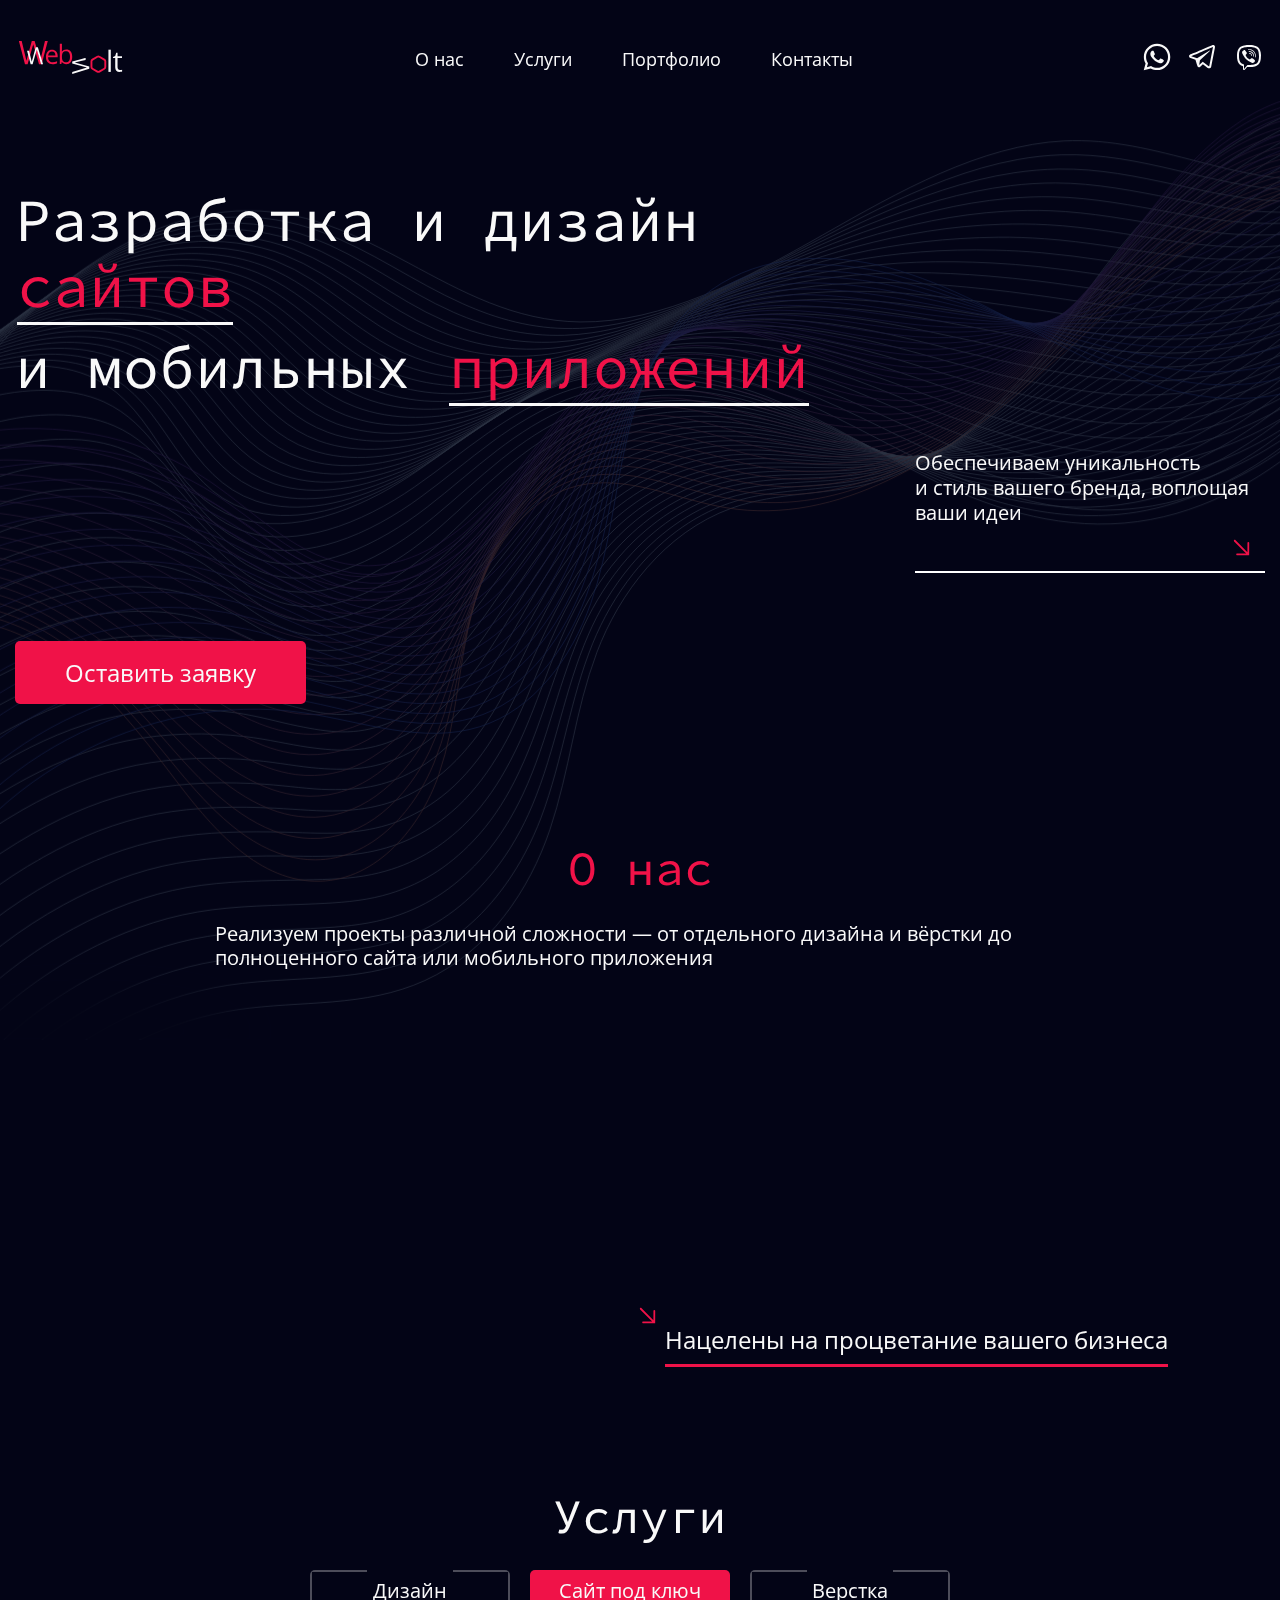
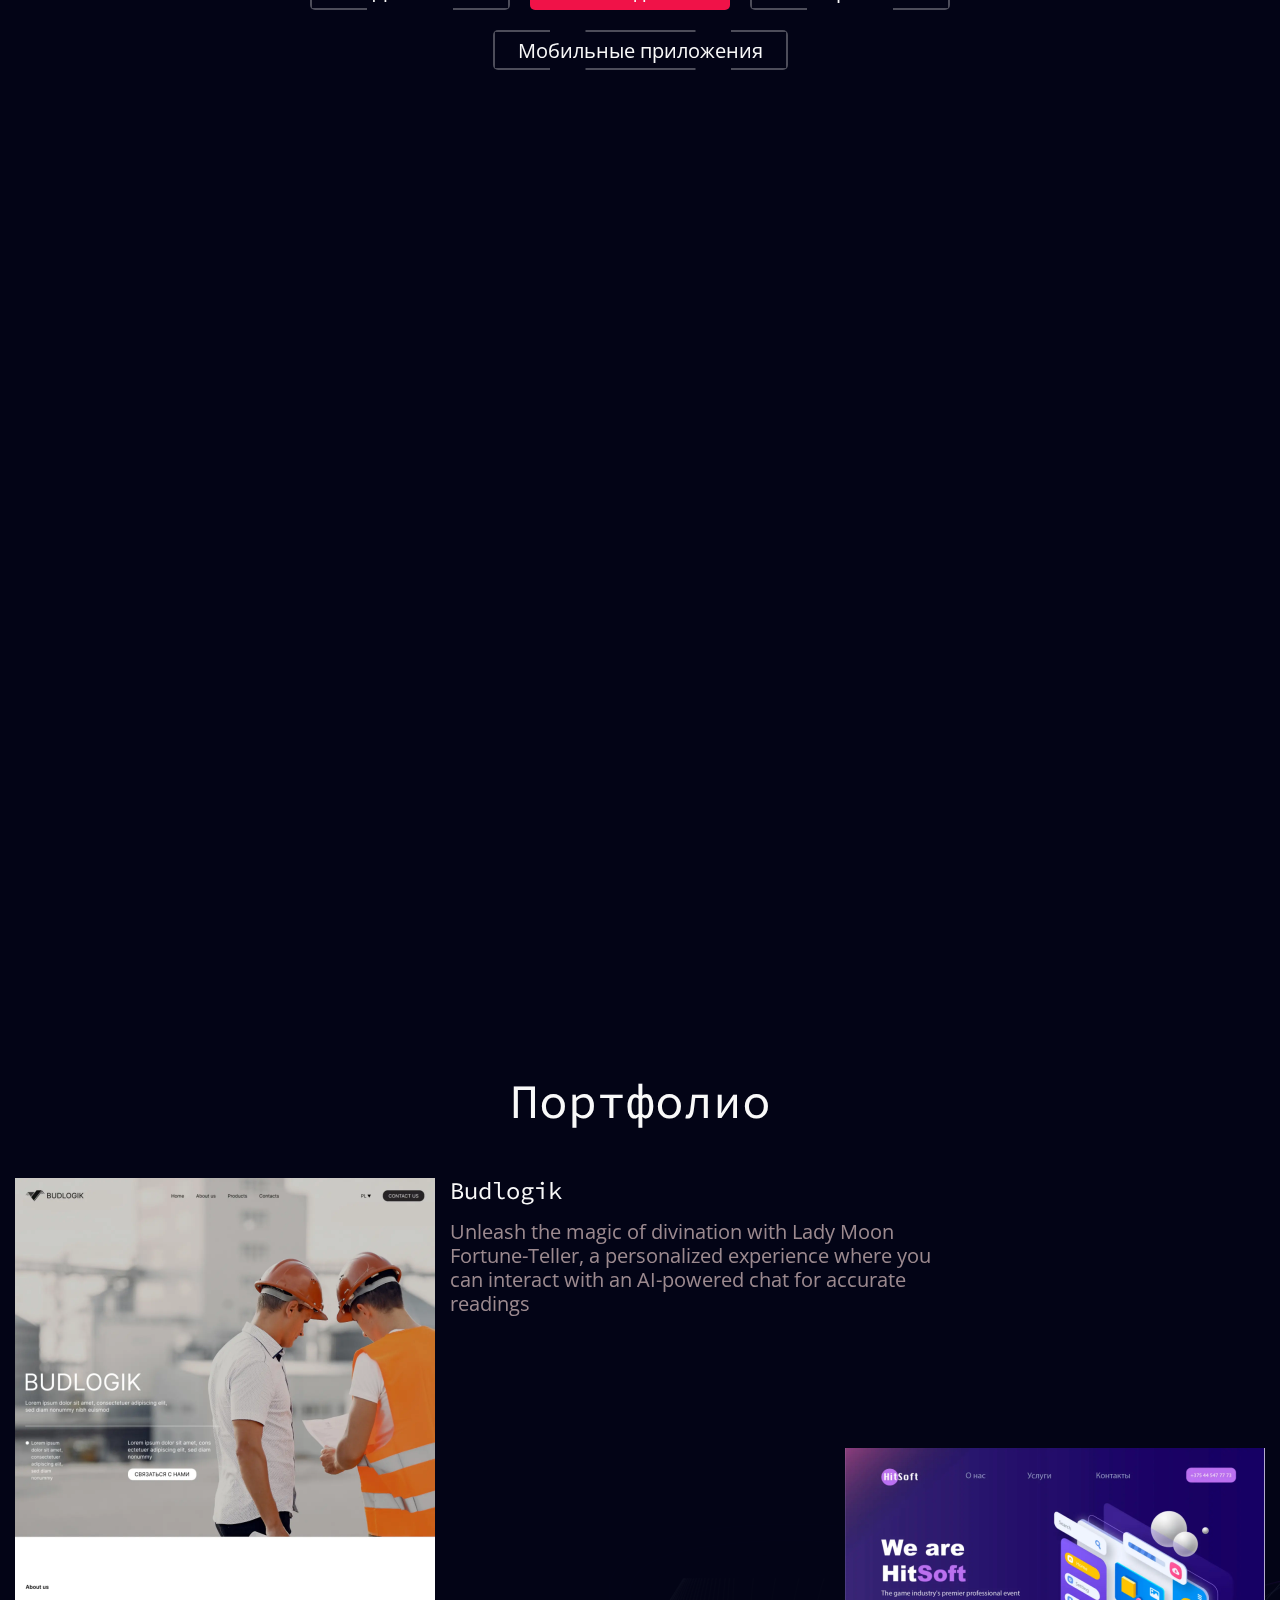
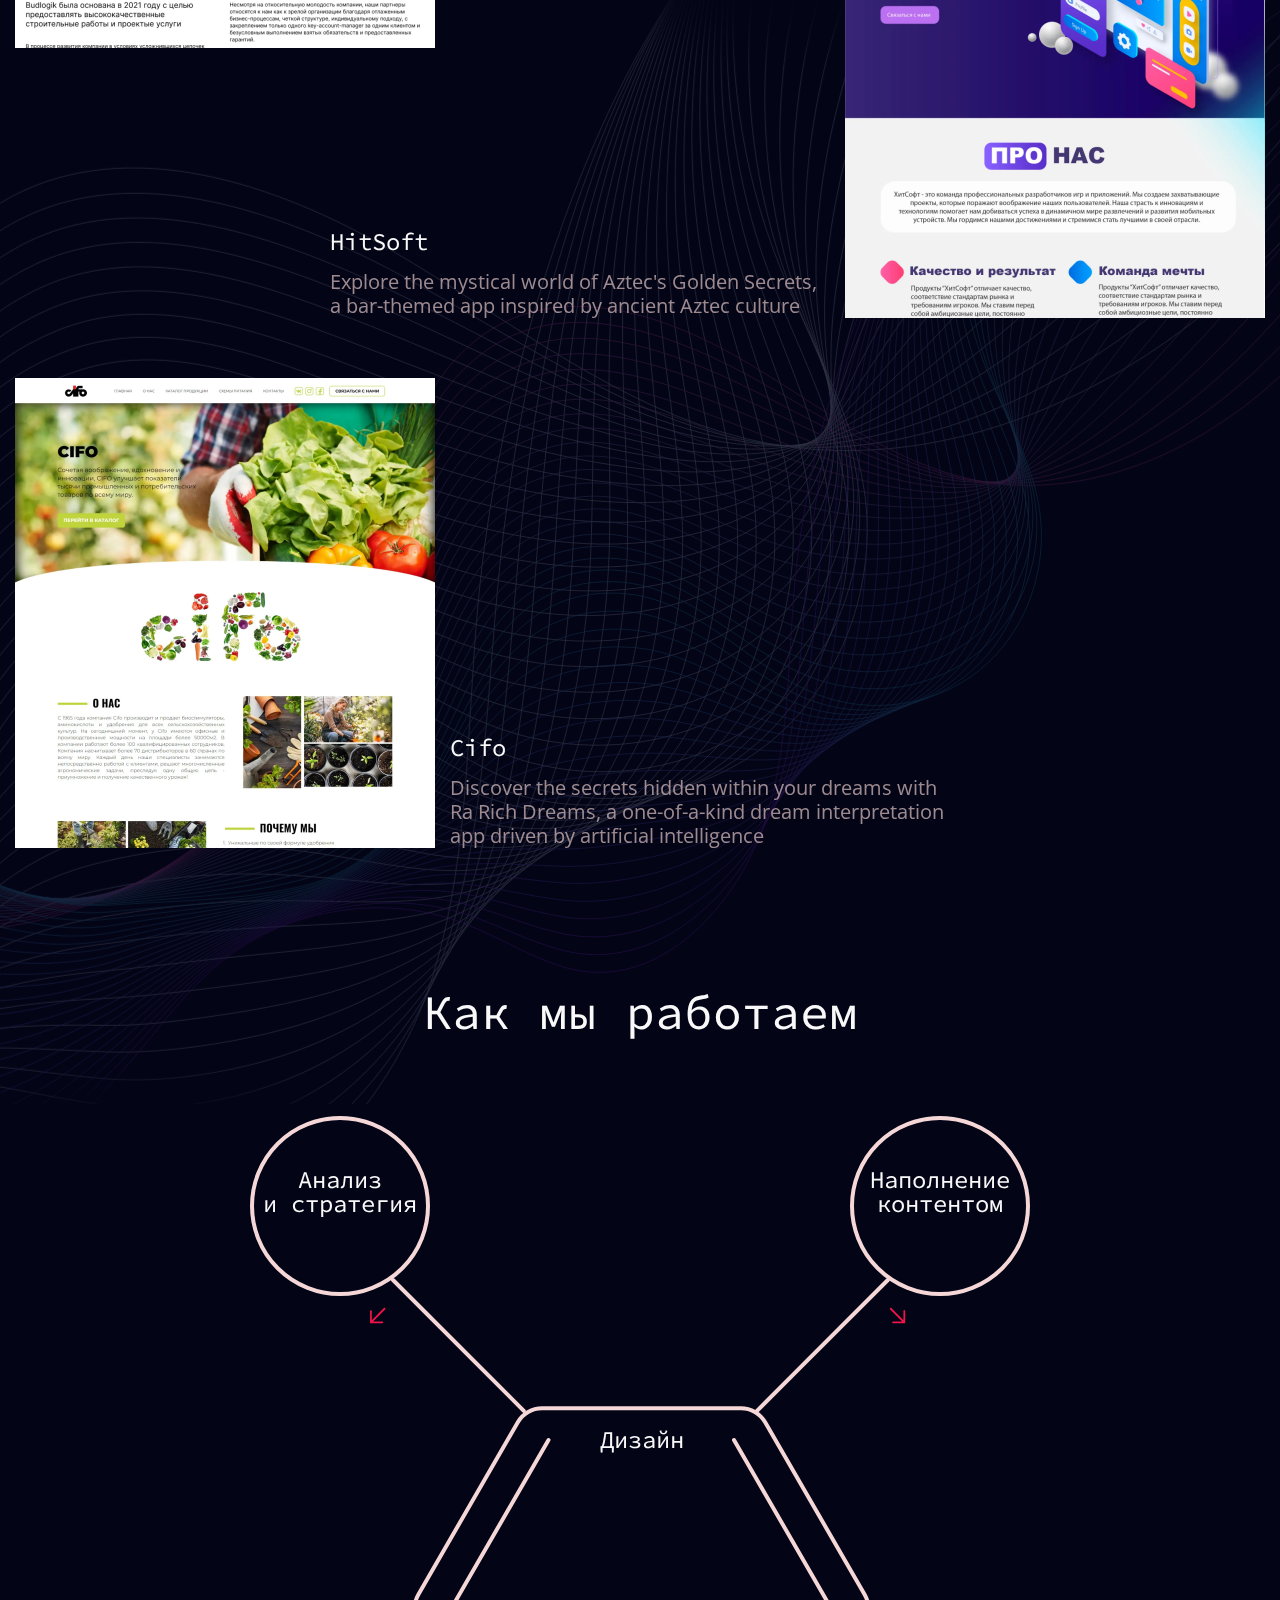
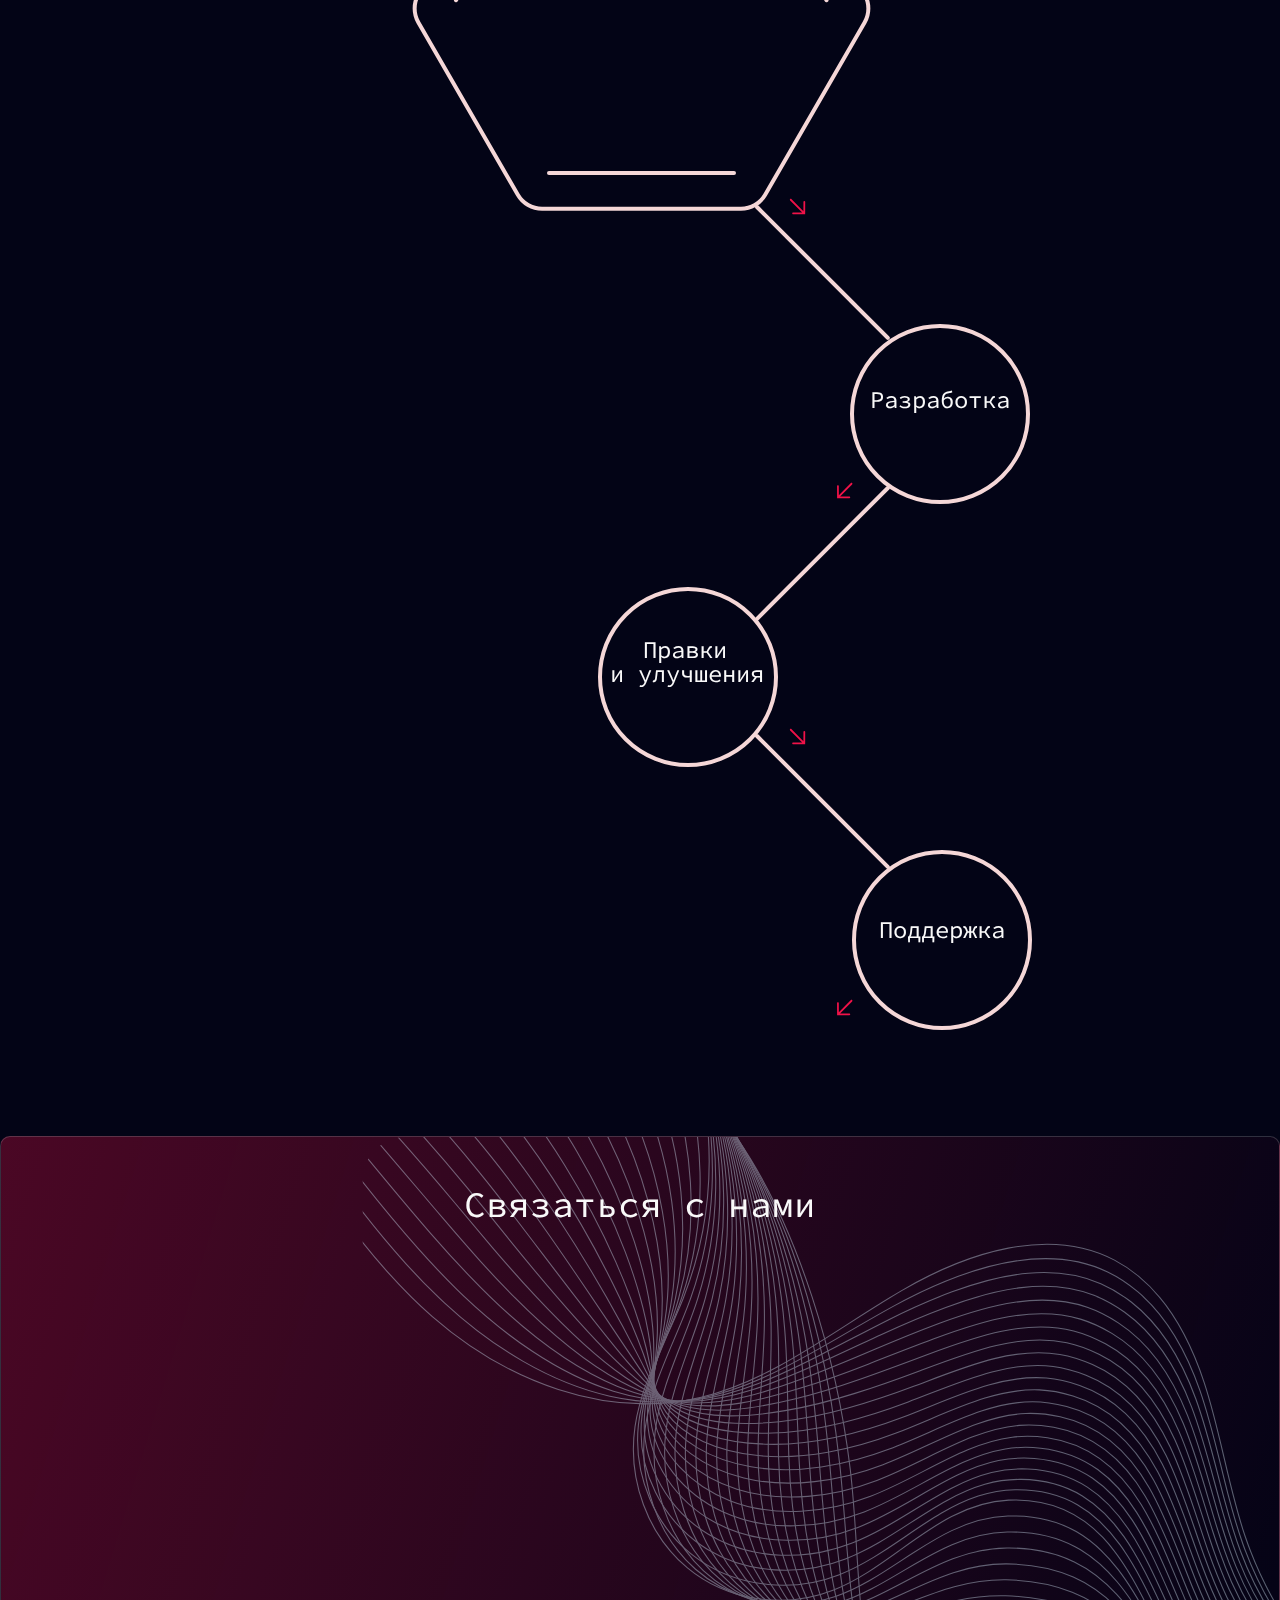
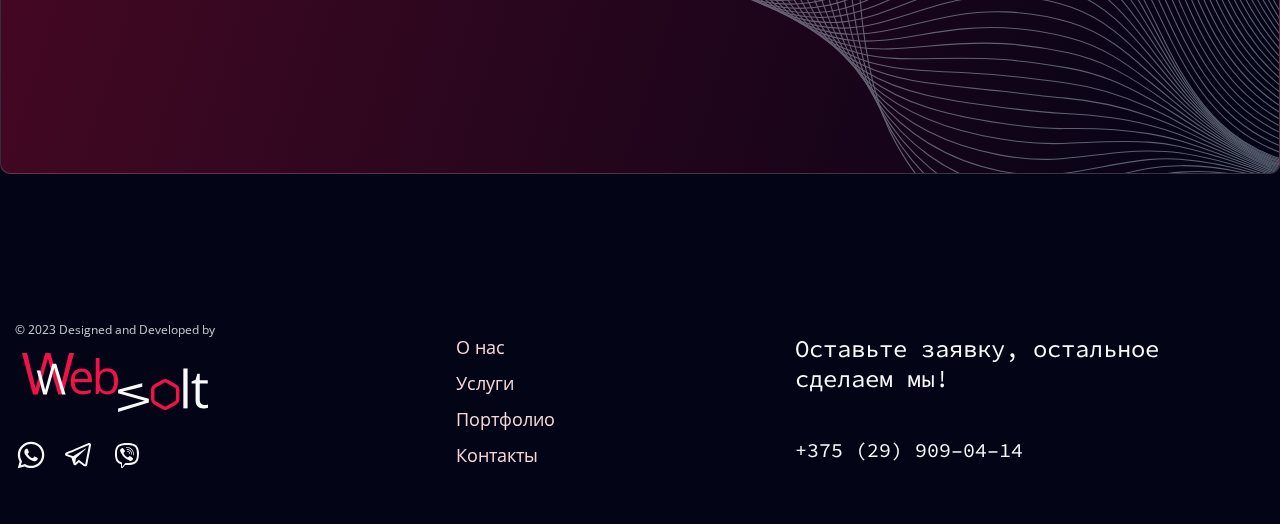
==== commit 9b051439: "Add files via upload" ====
--- a/index.html
+++ b/index.html
@@ -1,19 +1,24 @@
 <!DOCTYPE html>
-<html lang="en">
+<html lang="ru">
 
 <head>
-	<title>WebSolt</title>
+	<title>WebSolt - создаем дизайн сайтов для вас</title>
 	<meta charset="UTF-8">
 	<meta name="format-detection" content="telephone=no">
 	<!-- <style>body{opacity: 0;}</style> -->
-	<link rel="stylesheet" href="css/style.min.css?_v=20231031224125">
+	<link rel="stylesheet" href="css/style.min.css?_v=20231130190947">
 	<link rel="shortcut icon" href="favicon.ico">
+	<link rel="stylesheet" href="https://cdn.jsdelivr.net/npm/@fancyapps/ui/dist/fancybox.css?_v=20231130190947" />
 	<!-- <meta name="robots" content="noindex, nofollow"> -->
 	<meta name="viewport" content="width=device-width, initial-scale=1.0">
+	<meta name="description" content="WevSolt - это команда веб разработчиков и дизайнеров, готовых создать для вас уникальный дизайн, сайт или приложение.">
+	<meta name="keywords" content="дизайн, разработка, приложения, сайты, сайт под ключ, создание сайтов, как сделать сайт, дизайе сайта">
+	<meta name="yandex-verification" content="a10228b9ae74d1fc" />
 </head>
 
 <body>
 	<div class="wrapper">
+
 		<header class="header">
 			<div class="header__container">
 				<div class="header__logo">
@@ -34,7 +39,8 @@
 						<ul class="menu__list">
 							<li data-goto=".about-us" class="menu__item"><a href="#" class="menu__link">О нас</a></li>
 							<li data-goto=".main-tab" class="menu__item"><a href="#" class="menu__link">Услуги</a></li>
-							<li data-goto=".portfolio" class="menu__item"><a href="#" class="menu__link menu__link-wid">Портфолио</a></li>
+							<li data-goto=".portfolio-dev" class="menu__item"><a href="#" class="menu__link menu__link-wid">Портфолио</a>
+							</li>
 							<li data-goto=".footer" class="menu__item"><a href="#" class="menu__link">Контакты</a></li>
 						</ul>
 						<div class="header__socials-mob">
@@ -83,20 +89,22 @@
 			<div class="cursor rounded"></div>
 			<section class="top-block">
 				<div class="top-block__container">
-					<div class="top-block__title">
+					<h1 class="top-block__title">
 						<p>Разработка и дизайн</p>
-						<p class="middle-line"><span class="text__red text__underline"><a href="#">сайтов</a></span></p>
-						<p>и мобильных <span class="text__underline text__red"><a href="#">приложений</a></span></p>
-					</div>
-					<div class="top-block__subtitle">
+						<p class="middle-line"><span class="text__red text__underline"><a data-goto=".main-tab__title" href="">сайтов</a></span></p>
+						<p>и мобильных <span class="text__underline text__red"><a data-goto=".main-tab__title" href="">приложений</a></span>
+						</p>
+					</h1>
+					<h2 class="top-block__subtitle">
 						<p>Обеспечиваем уникальность и стиль вашего бренда, воплощая ваши идеи</p>
-						<a data-prlx-mouse href="" class="subtitle__arrow">
-							<img class="top-block__arrow" src="img/icons/right-arrow.svg" alt="">
+						<a data-goto=".portfolio-dev" href="#" class="subtitle__arrow">
+							<img class="top-block__arrow" src="img/icons/right-arrow.svg" alt="nav-arrow">
 						</a>
-					</div>
-					<div class="top-block__button "><button class="application-button button__red">Оставить заявку</button></div>
+					</h2>
+					<div class="top-block__button "><button data-goto=".contact-us" class="application-button button__red">Оставить
+							заявку</button></div>
 				</div>
-				<div data-prlx-parent class="top-block__bg"><img data-prlx src="img/bg-top.svg" alt="">
+				<div class="top-block__bg"><img data-prlx-cx="700" data-prlx-mouse src="img/bg-top.svg" alt="bg-image">
 				</div>
 			</section>
 			<section class="about-us">
@@ -104,20 +112,20 @@
 					<div class="about-us__title">О нас</div>
 					<div class="about-us__subtitle">Реализуем проекты различной сложности — от отдельного дизайна и вёрстки до
 						полноценного сайта или мобильного приложения </div>
-					<div class="about-us__blocks-raw">
-						<div data-watch-once data-watch class="blocks-raw__about-us-block about-us-block about-us-block-1">
+					<div data-watch-once data-watch class="about-us__blocks-raw">
+						<div class="blocks-raw__about-us-block about-us-block about-us-block-1">
 							<div class="about-us-block__title">Берём ответственность и даём результат</div>
 							<div class="about-us-block__subtitle">Стремимся к превзойдению ожиданий, предоставляя продукты и решения,
 								которые действительно решают проблемы и приносят видимую пользу</div>
 						</div>
-						<div data-watch-once data-watch class="blocks-raw__about-us-block about-us-block about-us-block-2">
+						<div class="blocks-raw__about-us-block about-us-block about-us-block-2">
 							<div class="about-us-block__title text__red-bold">Индивидуальный подход к каждому клиенту</div>
 							<div class="about-us-block__subtitle">Наша команда тщательно изучает бизнес-цели и стратегии клиента.
 								Гордимся способностью создавать сайты и приложения, которые отражают уникальный стиль и ценности каждого
 								клиента
 							</div>
 						</div>
-						<div data-watch-once data-watch class="blocks-raw__about-us-block about-us-block about-us-block-3">
+						<div class="blocks-raw__about-us-block about-us-block about-us-block-3">
 							<div class="about-us-block__title">Соблюдение договора, сроков и бюджета</div>
 							<div class="about-us-block__subtitle">Наш опыт и чёткая методология позволяют нам эффективно планировать
 								и управлять ресурсами, чтобы проекты были завершены вовремя и в пределах установленного бюджета</div>
@@ -127,22 +135,134 @@
 					<div class="about-us__ref"><a class="about-us__custom-adress text__underline-red" href="#">Нацелены
 							на процветание
 							вашего бизнеса
-							<img class="ref__img" src="img/icons/right-arrow.svg" alt="">
+							<img class="ref__img" src="img/icons/right-arrow.svg" alt="nav-arrow">
 						</a> </div>
 				</div>
 			</section>
 			<section class="main-tab">
 				<div class="main-tab__container">
 					<div class="main-tab__title">Услуги</div>
-					<div data-tabs class="tabs-main-tab">
+					<div data-tabs data-tabs-hash class="tabs-main-tab">
 						<nav data-tabs-titles class="tabs-main-tab__navigation">
-							<button type="button" class="tabs-main-tab__title _tab-active design-tab">Дизайн</button>
-							<button type="button" class="tabs-main-tab__title website-tab">Сайт под ключ</button>
+							<button type="button" class="tabs-main-tab__title  design-tab">Дизайн</button>
+							<button type="button" class="tabs-main-tab__title _tab-active website-tab">Сайт под ключ</button>
 							<button type="button" class="tabs-main-tab__title webprog-tab">Верстка</button>
-							<button type="button" class="tabs-main-tab__title mob-app-tab">Мобильные приложения</button>
+							<button id="tab-0-3" type="button" class="tabs-main-tab__title mob-app-tab">Мобильные приложения</button>
 						</nav>
 						<div data-tabs-body class="tabs-main-tab__content">
+
+
 							<div class="tabs-smain-tab__body ">
+								<div class="design-tab-content__services">
+									<ul data-watch-once data-watch class="services__blocks-1">
+										<li data-watch-once data-watch class="services__block services-block-1 services-block-1-design">
+										</li>
+										<li data-watch-once data-watch class="services__block services-block-2 services-block-2-design">
+										</li>
+										<li data-watch-once data-watch class="services__block services-block-3 services-block-3-design">
+										</li>
+										<li data-watch-once data-watch class="services__block services-block-4 services-block-4-design">
+										</li>
+										<li data-watch-once data-watch class="services__block services-block-5 services-block-5-design">
+										</li>
+										<li data-watch-once data-watch class="services__block services-block-6 services-block-6-design">
+										</li>
+									</ul>
+									<ul data-watch-once data-watch class="services__blocks-2">
+										<li data-watch-once data-watch class="services__block services-block-1 services-block-1-design">
+										</li>
+										<li data-watch-once data-watch class="services__block services-block-2 services-block-2-design">
+										</li>
+										<li data-watch-once data-watch class="services__block services-block-3 services-block-3-design">
+										</li>
+										<li data-watch-once data-watch class="services__block services-block-4 services-block-4-design">
+										</li>
+										<li data-watch-once data-watch class="services__block services-block-5 services-block-5-design">
+										</li>
+										<li data-watch-once data-watch class="services__block services-block-6 services-block-6-design">
+										</li>
+									</ul>
+
+									<div data-watch-once data-watch class="services__subline-text">
+										<div class="subline-text__col first-col">
+											<p class="col-pas text-1-part">Дизайн сайта — это оформление контента, совокупность всех
+												графических элементов
+												на веб-странице. Раньше под веб-дизайном понимали исключительно визуальное оформление, но теперь
+												на первый план вышло удобство пользователя, поэтому к задачам веб-дизайнера прибавились
+												аналитика и грамотное структурирование информации на сайте.</p>
+											<p class="text-2-part">Основная задача дизайна — познакомить пользователя со страницей.
+												Он облегчает взаимодействие
+												пользователя с веб-страницей, а значит положительно влияет на конверсию и поведенческие факторы.
+												Продуманный дизайн создаёт нужное впечатление о компании.</p>
+										</div>
+										<div class="subline-text__col second-col">
+											<p class="col-pas text-3-part">Сайт — маркетинговый инструмент и представительство компании
+												в интернете.
+												Клиент, попавший на страницу, должен легко и быстро находить нужную информацию, в противном
+												случае он просто уйдёт к конкурентам.</p>
+											</p>
+											<p class="text-4-part"> Чтобы создать хороший дизайн, нужно обязательно все детали и идеи
+												объяснить дизайнеру.
+												Приступая к созданию макетов, мы должны чётко понимать, какая у сайта будет структура, какой
+												контент будет размещён и что в результате хочет увидеть клиент. Если вы сами не до конца
+												понимаете специфику задачи, мы можем вместе посмотреть с вами сайты конкурентов и сайты смежных
+												ниш — это прояснит, какой дизайн и какие элементы оформления вам нравятся и не нравятся,
+												определимся, что больше подходит вашей компании.</p>
+										</div>
+									</div>
+									<button data-goto=".contact-us" data-watch-once data-watch class="services__button button__red">Оставить
+										заявку</button>
+								</div>
+								<div class="portfolio-design design-tab-content__portfolio portfolio ">
+									<div class="bg-bot__img"><img data-prlx-cx="700" data-prlx-mouse src="img/bg-bot.svg" alt="bg-image">
+									</div>
+									<div class="portfolio__title section__title">Портфолио</div>
+									<div class="portfolio__blocks-raw">
+										<div class="blocks-raw__block">
+											<div class="blocks-raw__design-image blocks-raw__block-image  biofertica">
+												<a data-fancybox href="img/biofertica.jpg">
+													<picture><source srcset="img/biofertica.webp" type="image/webp"><img src="img/biofertica.jpg" alt="адаптивный сайт, биофертика"></picture>
+												</a>
+											</div>
+											<div class="blocks-raw__text">
+												<div class="blocks-raw__block-title ">BioFertika</div>
+												<div class="blocks-raw__block-subtitle">Unleash the magic of divination with Lady Moon
+													Fortune-Teller, a personalized experience where you can interact with an AI-powered chat for
+													accurate readings</div>
+											</div>
+										</div>
+										<div class="blocks-raw__block right-block">
+											<div class="blocks-raw__text text-right">
+												<div class="blocks-raw__block-title ">Heartstone</div>
+												<div class="blocks-raw__block-subtitle">Роскошный лендинг для магазина изделий из натурального
+													камня, памятников и аксессуаров для могил</div>
+											</div>
+											<div class="blocks-raw__design-image blocks-raw__block-image  heartstone">
+												<a data-fancybox href="img/heartstone.jpg">
+													<picture><source srcset="img/heartstone.webp" type="image/webp"><img src="img/heartstone.jpg" alt="хартсутон, сайт по продаже камня"></picture>
+												</a>
+
+											</div>
+										</div>
+										<div class="blocks-raw__block">
+											<div class="blocks-raw__design-image blocks-raw__block-image  cifo">
+												<a data-fancybox href="img/cifo.jpg">
+													<picture><source srcset="img/cifo.webp" type="image/webp"><img src="img/cifo.jpg" alt="чифо, сайт по продаже удобрений cifo"></picture>
+												</a>
+											</div>
+											<div class="blocks-raw__text  text-right">
+												<div class="blocks-raw__block-title ">Cifo</div>
+												<div class="blocks-raw__block-subtitle">Discover the secrets hidden within your dreams with Ra
+													Rich Dreams, a one-of-a-kind dream interpretation app driven by artificial intelligence</div>
+											</div>
+										</div>
+									</div>
+								</div>
+							</div>
+
+
+
+							<div class="tabs-services__body">
 								<div class="design-tab-content__services">
 									<ul data-watch-once data-watch class="services__blocks-1">
 										<li data-watch-once data-watch class="services__block services-block-1"></li>
@@ -161,39 +281,250 @@
 										<li data-watch-once data-watch class="services__block services-block-6"></li>
 									</ul>
 
-									<div class="services__subline-text">
+									<div data-watch-once data-watch class="services__subline-text">
 										<div class="subline-text__col first-col">
-											<p class="col-pas">Создание сайта под ключ — это полноценный цикл разработки вашего веб-проекта
+											<p class="col-pas text-1-part">Создание сайта под ключ — это полноценный цикл разработки вашего
+												веб-проекта
 												от идеи
 												и подготовительного этапа до непосредственного запуска и, при договорённости, дальнейшего
 												сопровождения ресурса.</p>
-											<p>Сайт «под ключ» означает, что заказчик получит полный комплекс услуг «от А до Я» по созданию
+											<p class="text-2-part">Сайт «под ключ» означает, что заказчик получит полный комплекс услуг
+												«от А до Я» по созданию
 												сайта. Достаточно лишь выбрать профессионального исполнителя и поставить перед ним задачу.
 												Это позволяет экономить время и тратить его с пользой, при этом гарантированно получая
 												результат — готовый сайт, который полностью соответствует поставленным задачам и требованиям
 												заказчика.</p>
 										</div>
 										<div class="subline-text__col second-col">
-											<p>Как же понять, что данная услуга станет лучшим решением для вашего бизнеса
-												сейчас?
-											<p class="col-pas"> Пойдём от обратного. Такой способ вам не потребуется, если у вы
-												уже есть в онлайне и вашему
-												сайту необходимы только некоторые доработки или обновление дизайна. В этом случае мы рекомендуем
-												воспользоваться технической поддержкой, в рамках которой такие работы и предусмотрены,
-												или просто обратиться за доработкой.</p>
-											</p>
-											<p>Но если:
-
-											<p> вы только открываете бизнес;</p>
-											<p> ваш бизнес уже существовал офлайн и вы решили выходить в онлайн;</p>
-											вы уже есть в онлайне, но разработанный сайт был сделан некачественно, «на коленке» и совершенно
-											не отвечает вашим бизнес-процессам, — будет проще и дешевле начать с нуля.</p>
+											<div class="text-3-part">
+												<p>Как же понять, что данная услуга станет лучшим решением для вашего бизнеса
+													сейчас?
+												<p class="col-pas"> Пойдём от обратного. Такой способ вам не потребуется, если у вы
+													уже есть в онлайне и вашему
+													сайту необходимы только некоторые доработки или обновление дизайна. В этом случае
+													мы рекомендуем
+													воспользоваться технической поддержкой, в рамках которой такие работы и предусмотрены,
+													или просто обратиться за доработкой.</p>
+												</p>
+												<p>Но если:
+											</div>
+											<div class="text-4-part">
+												<p> вы только открываете бизнес;</p>
+												<p> ваш бизнес уже существовал офлайн и вы решили выходить в онлайн;</p>
+												вы уже есть в онлайне, но разработанный сайт был сделан некачественно, «на коленке» и совершенно
+												не отвечает вашим бизнес-процессам, — будет проще и дешевле начать с нуля.</p>
+											</div>
 										</div>
 									</div>
-									<button class="services__button button__red">Оставить заявку</button>
+									<button data-goto=".contact-us" data-watch-once data-watch class="services__button button__red">Оставить
+										заявку</button>
 								</div>
-								<div data-prlx-parent class="design-tab-content__portfolio portfolio">
-									<div class="bg-bot__img"><img data-prlx src="img/bg-bot.svg" alt=""></div>
+								<div class="design-tab-content__portfolio portfolio portfolio-dev">
+									<div class="bg-bot__img"><img data-prlx-cx="700" data-prlx-mouse src="img/bg-bot.svg" alt="bg-image">
+									</div>
+									<div class="portfolio__title section__title">Портфолио</div>
+									<div class="portfolio__blocks-raw">
+										<div class="blocks-raw__block">
+											<div class="blocks-raw__sitekey-iamge blocks-raw__block-image  budlogik">
+												<a data-fancybox href="img/budlogik.jpg">
+													<picture><source srcset="img/budlogik.webp" type="image/webp"><img src="img/budlogik.jpg" alt="будлогик, соит по созданию и оборудованию ферм"></picture>
+												</a>
+											</div>
+											<div class="blocks-raw__text">
+												<div class="blocks-raw__block-title ">Budlogik</div>
+												<div class="blocks-raw__block-subtitle">Unleash the magic of divination with Lady Moon
+													Fortune-Teller, a personalized experience where you can interact with an AI-powered chat for
+													accurate readings</div>
+											</div>
+										</div>
+										<div class="blocks-raw__block right-block">
+											<div class="blocks-raw__text text-right">
+												<div class="blocks-raw__block-title ">HitSoft</div>
+												<div class="blocks-raw__block-subtitle">Explore the mystical world of Aztec's Golden Secrets, a
+													bar-themed app inspired by ancient Aztec culture</div>
+											</div>
+											<div class="blocks-raw__sitekey-iamge blocks-raw__block-image  hitsoft">
+												<a data-fancybox href="img/hitsoft.jpg"></a>
+												<picture><source srcset="img/hitsoft.webp" type="image/webp"><img src="img/hitsoft.jpg" alt="хитсофт, сайт команды разработчиков"></picture>
+											</div>
+										</div>
+										<div class="blocks-raw__block">
+											<div class="blocks-raw__sitekey-iamge blocks-raw__block-image  cifo">
+												<a data-fancybox href="img/cifo.jpg">
+													<picture><source srcset="img/cifo.webp" type="image/webp"><img src="img/cifo.jpg" alt="чифо, сайт по продаже удобрений cifo"></picture></a>
+											</div>
+											<div class="blocks-raw__text  text-right">
+												<div class="blocks-raw__block-title ">Cifo</div>
+												<div class="blocks-raw__block-subtitle">Discover the secrets hidden within your dreams with Ra
+													Rich Dreams, a one-of-a-kind dream interpretation app driven by artificial intelligence</div>
+											</div>
+										</div>
+									</div>
+								</div>
+							</div>
+
+
+
+							<div class="tabs-services__body">
+								<div class="design-tab-content__services">
+									<ul data-watch-once data-watch class="services__blocks-1">
+										<li data-watch-once data-watch class="services__block services-block-1 services-block-1-webdev">
+										</li>
+										<li data-watch-once data-watch class="services__block services-block-2 services-block-2-webdev">
+										</li>
+										<li data-watch-once data-watch class="services__block services-block-3 services-block-3-webdev">
+										</li>
+										<li data-watch-once data-watch class="services__block services-block-4 services-block-4-webdev">
+										</li>
+										<li data-watch-once data-watch class="services__block services-block-5 services-block-5-webdev">
+										</li>
+										<li data-watch-once data-watch class="services__block services-block-6 services-block-6-webdev">
+										</li>
+									</ul>
+									<ul data-watch-once data-watch class="services__blocks-2">
+										<li data-watch-once data-watch class="services__block services-block-1 services-block-1-webdev">
+										</li>
+										<li data-watch-once data-watch class="services__block services-block-2 services-block-2-webdev">
+										</li>
+										<li data-watch-once data-watch class="services__block services-block-3 services-block-3-webdev">
+										</li>
+										<li data-watch-once data-watch class="services__block services-block-4 services-block-4-webdev">
+										</li>
+										<li data-watch-once data-watch class="services__block services-block-5 services-block-5-webdev">
+										</li>
+										<li data-watch-once data-watch class="services__block services-block-6 services-block-6-webdev">
+										</li>
+									</ul>
+
+									<div data-watch-once data-watch class="services__subline-text">
+										<div class="subline-text__col first-col">
+
+											<p class="col-pas text-1-part">Вёрстка сайта — это структурированное сочетание изображений,
+												заголовков,
+												подзаголовков, таблиц, инфографик, текста и других элементов на странице c помощью языка
+												разметки HTML и языка описания внешнего вида страницы CSS.</p>
+											<p class="text-2-part">Задачей верстальщика сайтов является написание кода, который трансформирует
+												дизайн-макет (самый
+												примитивный его вариант — набросок на бумаге) в считываемую браузером страничку, интерактивную
+												для пользователя.</p>
+										</div>
+										<div class="subline-text__col second-col">
+											<div class="text-3-part">
+												<p>Верстальщик — это специалист, который прорабатывает внешний вид сайта. Дизайнер рисует макет,
+													а задача верстальщика — сделать так, чтобы в браузерах пользователей сайт отображался
+													как задумано.
+
+
+												<p class="col-pas"> Сложность в том, что нельзя просто загрузить картинки. Браузеру нужно
+													получить
+													инструкцию на специальных языках:</p>
+												</p>
+											</div>
+											<div class="text-4-part">
+												<p>HTML, язык гипертекстовой разметки. Позволяет задать структуру отображения сайта и создать
+													интерактивные элементы: формы, выпадающие списки, кнопки.
+													CSS, каскадные таблицы стилей. С их помощью задают форму, шрифты и цвета разных элементов.
+													HTML и CSS не позволяют ничего вычислять, анализировать и изменять, не содержат функций
+													и последовательности действий, а только задают внешний вид сайта так, чтобы браузер
+													пользователя
+													мог его понять и правильно отобразить.</p>
+											</div>
+										</div>
+									</div>
+									<button data-goto=".contact-us" data-watch-once data-watch class="services__button button__red">Оставить
+										заявку</button>
+								</div>
+								<div class="design-tab-content__portfolio portfolio">
+									<div class="bg-bot__img"><img data-prlx-cx="700" data-prlx-mouse src="img/bg-bot.svg" alt="bg-image">
+									</div>
+									<div class="portfolio__title section__title">Портфолио</div>
+									<div class="portfolio__blocks-raw">
+										<div class="blocks-raw__block">
+											<div class="blocks-raw__block-image"><picture><source srcset="img/webapp-1.webp" type="image/webp"><img src="img/webapp-1.jpg" alt="леди-мун, приложение игра для смартфонов"></picture></div>
+											<div class="blocks-raw__text">
+												<div class="blocks-raw__block-title iphone-designed">Lady Moon Fortune - Teller</div>
+												<div class="blocks-raw__block-subtitle">Unleash the magic of divination with Lady Moon
+													Fortune-Teller, a personalized experience where you can interact with an AI-powered chat for
+													accurate readings</div>
+											</div>
+										</div>
+										<div class="blocks-raw__block right-block">
+											<div class="blocks-raw__text text-right">
+												<div class="blocks-raw__block-title iphone-designed">Aztec's Golden Secrets</div>
+												<div class="blocks-raw__block-subtitle">Explore the mystical world of Aztec's Golden Secrets, a
+													bar-themed app inspired by ancient Aztec culture</div>
+											</div>
+											<div class="blocks-raw__block-image"><picture><source srcset="img/webapp-2.webp" type="image/webp"><img src="img/webapp-2.jpg" alt="ацтек голден сикрет, приложений для айфонов"></picture></div>
+										</div>
+										<div class="blocks-raw__block">
+											<div class="blocks-raw__block-image"><picture><source srcset="img/webapp-3.webp" type="image/webp"><img src="img/webapp-3.jpg" alt="ра рич дримз, приложение для айфонов"></picture></div>
+											<div class="blocks-raw__text  text-right">
+												<div class="blocks-raw__block-title iphone-designed">Ra Rich Dreams</div>
+												<div class="blocks-raw__block-subtitle">Discover the secrets hidden within your dreams with Ra
+													Rich Dreams, a one-of-a-kind dream interpretation app driven by artificial intelligence</div>
+											</div>
+										</div>
+									</div>
+								</div>
+							</div>
+
+
+
+							<div class="tabs-services__body">
+								<div class="design-tab-content__services">
+									<ul data-watch-once data-watch class="services__blocks-1">
+										<li data-watch-once data-watch class="services__block services-block-1 services-block-1-apps"></li>
+										<li data-watch-once data-watch class="services__block services-block-2 services-block-2-apps"></li>
+										<li data-watch-once data-watch class="services__block services-block-3 services-block-3-apps"></li>
+										<li data-watch-once data-watch class="services__block services-block-4 services-block-4-apps"></li>
+										<li data-watch-once data-watch class="services__block services-block-5 services-block-5-apps"></li>
+										<li data-watch-once data-watch class="services__block services-block-6 services-block-6-apps"></li>
+									</ul>
+									<ul data-watch-once data-watch class="services__blocks-2">
+										<li data-watch-once data-watch class="services__block services-block-1 services-block-1-apps"></li>
+										<li data-watch-once data-watch class="services__block services-block-2 services-block-2-apps"></li>
+										<li data-watch-once data-watch class="services__block services-block-3 services-block-3-apps"></li>
+										<li data-watch-once data-watch class="services__block services-block-4 services-block-4-apps"></li>
+										<li data-watch-once data-watch class="services__block services-block-5 services-block-5-apps"></li>
+										<li data-watch-once data-watch class="services__block services-block-6 services-block-6-apps"></li>
+									</ul>
+
+									<div data-watch-once data-watch class="services__subline-text">
+										<div class="subline-text__col first-col">
+											<p class="col-pas text-1-part">Разработка мобильных приложений — это процесс создания
+												интерактивных
+												программных продуктов для смартфонов и планшетов. Цель разработки мобильных приложений —
+												предоставить пользователям удобные, эффективные и инновационные решения, которые улучшают
+												и обогащают их повседневную жизнь.</p>
+											<p class="text-2-part">Каждое великое приложение начинается с идеи. Мы воспринимаем ваши мечты
+												как вызов и создаём
+												приложения, которые не только решают задачи, но и вдохновляют пользователей.</p>
+										</div>
+										<div class="subline-text__col second-col">
+											<div class="text-3-part">
+												<p>Как же понять, что данная услуга станет лучшим решением для вашего бизнеса
+													сейчас? </p>
+												<p class="col-pas"> Наша команда разработчиков и дизайнеров работает плечом к плечу,
+													чтобы воплотить Вашу уникальную концепцию в удобном, интуитивно понятном интерфейсе.
+													В мире, где технологии буквально меняют нашу реальность, мы следим за инновациями, чтобы ваши
+													приложения были на шаг впереди. Мы внедряем последние тенденции, от адаптивного дизайна
+													до интеграции искусственного интеллекта. Ваши приложения не просто следуют за трендами,
+													они воплощают их.</p>
+											</div>
+
+											<p class="text-4-part">С нами разработка мобильных приложений — это совместный процесс, в котором
+												ваша участие ценно.
+												Мы не только создаём приложения, но и строим долгосрочные отношения с нашими клиентами.
+												Мы готовы поддержать ваше приложение после его выпуска, обеспечивая обновления, техническую
+												поддержку и советы.</p>
+										</div>
+									</div>
+									<button data-goto=".contact-us" data-watch-once data-watch class="services__button button__red">Оставить
+										заявку</button>
+								</div>
+								<div class="design-tab-content__portfolio portfolio">
+									<div class="bg-bot__img"><img data-prlx-cx="700" data-prlx-mouse src="img/bg-bot.svg" alt="bg-image">
+									</div>
 									<div class="portfolio__title section__title">Портфолио</div>
 									<div class="portfolio__blocks-raw">
 										<div class="blocks-raw__block">
@@ -223,254 +554,259 @@
 										</div>
 									</div>
 								</div>
-								<section class="dofamin">
-									<div class="dofamin__title">Как мы работаем</div>
-									<div class="dofamin__img">
-										<svg width="900" height="1700" viewBox="0 0 900 1700" fill="none" xmlns="http://www.w3.org/2000/svg">
-											<circle id="circle__top-left" cx="150" cy="170" r="88" transform="rotate(180 150 170)" stroke="#F5D7D7" fill="transparent" stroke-width="4" />
-											<circle id="circle__top-right" cx="750" cy="170" r="88" transform="rotate(180 750 170)" stroke="#F5D7D7" stroke-width="4" fill="transparent" />
-											<circle id="circle__bot-1" cx="750" cy="978" r="88" transform="rotate(180 750 978)" stroke="#F5D7D7" stroke-width="4" fill="transparent" />
-											<circle id="circle__bot-2" cx="498" cy="1241" r="88" transform="rotate(180 498 1241)" stroke="#F5D7D7" stroke-width="4" fill="transparent" />
-											<path id="dof-arrow-5" d="M603.057 1308.2L615.169 1308.17L615.2 1296.06C615.217 1295.93 615.207 1295.8 615.17 1295.68C615.133 1295.56 615.071 1295.45 614.987 1295.35C614.903 1295.26 614.799 1295.18 614.683 1295.13C614.566 1295.08 614.44 1295.05 614.313 1295.05C614.186 1295.05 614.06 1295.08 613.945 1295.13C613.829 1295.19 613.727 1295.26 613.644 1295.36C613.561 1295.46 613.5 1295.57 613.465 1295.69C613.43 1295.82 613.421 1295.94 613.44 1296.07L613.403 1305.15L601.379 1293.12C601.212 1292.96 600.986 1292.86 600.75 1292.86C600.514 1292.86 600.288 1292.96 600.122 1293.12C599.955 1293.29 599.861 1293.52 599.861 1293.75C599.861 1293.99 599.955 1294.21 600.122 1294.38L612.146 1306.4L603.069 1306.44C602.834 1306.44 602.608 1306.54 602.441 1306.7C602.275 1306.87 602.182 1307.1 602.183 1307.33C602.184 1307.57 602.279 1307.8 602.446 1307.96C602.613 1308.13 602.84 1308.22 603.076 1308.22L603.057 1308.2Z" fill="#F01248" />
-											<circle id="circle__bot-3" cx="752" cy="1504" r="88" transform="rotate(180 752 1504)" stroke="#F5D7D7" stroke-width="4" fill="transparent" />
-											<path id="dof-arrow-6" d="M647.055 1567.06L647.087 1579.17L659.199 1579.2C659.325 1579.22 659.453 1579.21 659.575 1579.17C659.697 1579.13 659.81 1579.07 659.905 1578.99C660.001 1578.9 660.077 1578.8 660.129 1578.68C660.181 1578.57 660.208 1578.44 660.207 1578.31C660.206 1578.19 660.178 1578.06 660.124 1577.95C660.07 1577.83 659.992 1577.73 659.896 1577.64C659.799 1577.56 659.685 1577.5 659.563 1577.47C659.441 1577.43 659.312 1577.42 659.186 1577.44L650.11 1577.4L662.134 1565.38C662.301 1565.21 662.394 1564.99 662.394 1564.75C662.394 1564.52 662.301 1564.29 662.134 1564.12C661.967 1563.96 661.741 1563.86 661.506 1563.86C661.27 1563.86 661.044 1563.96 660.877 1564.12L648.853 1576.15L648.815 1567.07C648.814 1566.83 648.72 1566.61 648.553 1566.44C648.385 1566.28 648.159 1566.18 647.923 1566.18C647.687 1566.19 647.461 1566.28 647.295 1566.45C647.129 1566.61 647.036 1566.84 647.037 1567.08L647.055 1567.06Z" fill="#F01248" />
-											<path id="dof-pentagon" d="M228.392 586.5C223.391 577.837 223.391 567.163 228.392 558.5L327.822 386.283C332.824 377.62 342.067 372.283 352.071 372.283H550.929C560.933 372.283 570.176 377.62 575.178 386.283L674.608 558.5C679.609 567.163 679.609 577.837 674.608 586.5L575.178 758.717C570.176 767.38 560.933 772.717 550.93 772.717H352.071C342.067 772.717 332.824 767.38 327.822 758.717L228.392 586.5Z" stroke="#F5D7D7" stroke-width="4" fill="transparent" />
-											<path d="M567 374.815L697.815 244" stroke="#F5D7D7" stroke-width="4" stroke-linecap="round" />
-											<path d="M266 564.215L358.5 404" stroke="#F5D7D7" stroke-width="4" stroke-linecap="round" />
-											<path d="M636.5 564.215L544 404" stroke="#F5D7D7" stroke-width="4" stroke-linecap="round" />
-											<path d="M359 737H544" stroke="#F5D7D7" stroke-width="4" stroke-linecap="round" />
-											<path d="M567 1182.81L697.815 1052" stroke="#F5D7D7" stroke-width="4" stroke-linecap="round" />
-											<path d="M567 771L697.815 901.815" stroke="#F5D7D7" stroke-width="4" stroke-linecap="round" />
-											<path d="M567 1300L697.815 1430.81" stroke="#F5D7D7" stroke-width="4" stroke-linecap="round" />
-											<path d="M333.816 374.815L203.002 244" stroke="#F5D7D7" stroke-width="4" stroke-linecap="round" />
-											<path id="dof-arrow-2" d="M703.057 287.201L715.169 287.169L715.2 275.057C715.217 274.931 715.207 274.803 715.17 274.681C715.133 274.559 715.071 274.447 714.987 274.351C714.903 274.255 714.799 274.179 714.683 274.127C714.566 274.075 714.44 274.048 714.313 274.049C714.186 274.05 714.06 274.079 713.945 274.132C713.829 274.186 713.727 274.264 713.644 274.361C713.561 274.457 713.5 274.571 713.465 274.693C713.43 274.816 713.421 274.944 713.44 275.07L713.403 284.146L701.379 272.122C701.212 271.955 700.986 271.862 700.75 271.862C700.514 271.862 700.288 271.955 700.122 272.122C699.955 272.289 699.861 272.515 699.861 272.751C699.861 272.986 699.955 273.213 700.122 273.379L712.146 285.403L703.069 285.441C702.834 285.442 702.608 285.536 702.441 285.704C702.275 285.871 702.182 286.098 702.183 286.333C702.184 286.569 702.279 286.795 702.446 286.961C702.613 287.128 702.84 287.221 703.076 287.22L703.057 287.201Z" fill="#F01248" />
-											<path id="dof-arrow-4" d="M647.055 1050.06L647.087 1062.17L659.199 1062.2C659.325 1062.22 659.453 1062.21 659.575 1062.17C659.697 1062.13 659.81 1062.07 659.905 1061.99C660.001 1061.9 660.077 1061.8 660.129 1061.68C660.181 1061.57 660.208 1061.44 660.207 1061.31C660.206 1061.19 660.178 1061.06 660.124 1060.95C660.07 1060.83 659.992 1060.73 659.896 1060.64C659.799 1060.56 659.685 1060.5 659.563 1060.47C659.441 1060.43 659.312 1060.42 659.186 1060.44L650.11 1060.4L662.134 1048.38C662.301 1048.21 662.394 1047.99 662.394 1047.75C662.394 1047.52 662.301 1047.29 662.134 1047.12C661.967 1046.96 661.741 1046.86 661.506 1046.86C661.27 1046.86 661.044 1046.96 660.877 1047.12L648.853 1059.15L648.815 1050.07C648.814 1049.83 648.72 1049.61 648.553 1049.44C648.385 1049.28 648.159 1049.18 647.923 1049.18C647.687 1049.19 647.461 1049.28 647.295 1049.45C647.129 1049.61 647.036 1049.84 647.037 1050.08L647.055 1050.06Z" fill="#F01248" />
-											<path id="dof-arrow-3" d="M603.057 778.201L615.169 778.17L615.2 766.058C615.217 765.932 615.207 765.803 615.17 765.681C615.133 765.56 615.071 765.447 614.987 765.351C614.903 765.256 614.799 765.179 614.683 765.127C614.566 765.075 614.44 765.049 614.313 765.05C614.186 765.051 614.06 765.079 613.945 765.133C613.829 765.186 613.727 765.264 613.644 765.361C613.561 765.458 613.5 765.571 613.465 765.694C613.43 765.816 613.421 765.945 613.44 766.071L613.403 775.147L601.379 763.123C601.212 762.956 600.986 762.862 600.75 762.862C600.514 762.862 600.288 762.956 600.122 763.123C599.955 763.289 599.861 763.515 599.861 763.751C599.861 763.987 599.955 764.213 600.122 764.38L612.146 776.404L603.069 776.441C602.834 776.442 602.608 776.537 602.441 776.704C602.275 776.872 602.182 777.098 602.183 777.334C602.184 777.57 602.279 777.796 602.446 777.962C602.613 778.128 602.84 778.221 603.076 778.22L603.057 778.201Z" fill="#F01248" />
-											<path id="dof-arrow-1" d="M180.051 275.057L180.083 287.169L192.195 287.201C192.321 287.218 192.449 287.208 192.571 287.171C192.693 287.134 192.806 287.071 192.901 286.987C192.997 286.903 193.073 286.799 193.125 286.683C193.177 286.567 193.204 286.441 193.203 286.314C193.202 286.186 193.174 286.061 193.12 285.945C193.066 285.83 192.989 285.727 192.892 285.644C192.795 285.562 192.682 285.501 192.559 285.466C192.437 285.43 192.308 285.422 192.182 285.441L183.106 285.403L195.13 273.379C195.297 273.213 195.39 272.987 195.39 272.751C195.39 272.515 195.297 272.289 195.13 272.122C194.963 271.956 194.737 271.862 194.502 271.862C194.266 271.862 194.04 271.956 193.873 272.122L181.849 284.146L181.811 275.07C181.811 274.834 181.716 274.608 181.549 274.442C181.381 274.276 181.155 274.183 180.919 274.184C180.683 274.185 180.457 274.279 180.291 274.447C180.125 274.614 180.032 274.84 180.033 275.076L180.051 275.057Z" fill="#F01248" />
-										</svg>
-									</div>
-									<div data-spollers class="dofamin__spollers">
-										<details class="spollers__item dofamin-spoiler-1">
-											<summary class="spollers__title dofamin-spoiler-1__title">Анализ
-												и стратегия</summary>
-											<div class="spollers__body dofamin-spoiler-1__content spollers__line-top">
-												<p>Собирается информация о деятельности предприятия,
-													оценивается стратегия
-													продвижения, фронт проведённых работ. Отдельно внимание уделяется целевой аудитории
-													и основным
-													конкурентам.</p>
-												<p> После анализа обязательно проводится формирование целей и задач проекта. Важно сразу
-													определить
-													для чего
-													будет использоваться ресурс.</p>
-												<p>
-													Немаловажный этап — создание проектной документации и технического задания. Во время
-													написания
-													ТЗ важно
-													учитывать каждый аспект работы и прописывать все процессы — качество работы специалистов
-													и проекта
-													в целом напрямую зависит от проработки технического задания. На данном этапе определяется
-													общая
-													концепция проекта, планируется его функциональность, общий стиль и особенности дизайна.</p>
-											</div>
-										</details>
-										<details class="spollers__item dofamin-spoiler-2">
-											<summary class="spollers__title dofamin-spoiler-2__title">Наполнение контентом</summary>
-											<div class="spollers__body dofamin-spoiler-2__content spollers__line-top">
-												<p>Пустые страницы ресурса не интересны не только
-													посетителям, но и поисковым
-													системам, которые на первые места ставят ресурсы с уникальным контентом. Поэтому контенту
-													важно
-													уделить
-													не меньше внимания.</p>
-												<p> Он должен быть уникальным и полезным, читабельным. Это такой же важный момент,
-													как и качественная
-													разработка ресурса. Если же не уделить ему внимания, то об эффективности ресурса можно будет
-													забыть.
-												</p>
-											</div>
-										</details>
-										<details class="spollers__item dofamin-spoiler-3">
-											<summary class="spollers__title dofamin-spoiler-3__title">Дизайн</summary>
-											<div class="spollers__body dofamin-spoiler-3__content spollers__line-top">
-												<p>Следующим этапом является создание макетов страниц
-													согласно ТЗ и готового
-													прототипа. Дизайнеры отрисовывают указанное в ТЗ количество вариаций главной страницы,
-													категорий,
-													каталога и товарных карточек.</p>
-												<p> Кроме того, уделяется внимание дизайну каждого элемента на страницах: от блоков и форм
-													поиска
-													до слайдеров с фото.</p>
-											</div>
-										</details>
-										<details class="spollers__item dofamin-spoiler-4">
-											<summary class="spollers__title dofamin-spoiler-4__title">Разработка</summary>
-											<div class="spollers__body dofamin-spoiler-4__content spollers__line-bottom">
-												<p>Готовые макеты отправляются верстальщикам
-													и программистам. Важно, что веб-сайт
-													корректно отображался на всех популярных форматах экранов, независимо от их диагонали
-													и разрешения.
-												</p>
-												<p> Одним из основных этапов создания сайта считается программирование — добавление в проект
-													всех
-													заложенных
-													опций и функций. Задача программистов: разработать и внедрить заложенную
-													в ТЗ функциональность,
-													настроить основные модули, обеспечить корректную работу ресурса.</p>
-											</div>
-										</details>
-										<details class="spollers__item dofamin-spoiler-5">
-											<summary class="spollers__title dofamin-spoiler-5__title">Правки и улучшения</summary>
-											<div class="spollers__body dofamin-spoiler-5__content spollers__line-bottom">На практике часто
-												приходится вносить
-												изменения,
-												корректировки по ходу, поэтому
-												допускается возможность немного нарушить порядок этапов. Это нормально, главное, чтобы правки
-												касались
-												одного из них и тут же согласовывались.</div>
-										</details>
-										<details class="spollers__item dofamin-spoiler-6">
-											<summary class="spollers__title dofamin-spoiler-6__title">Поддержка</summary>
-											<div class="spollers__body dofamin-spoiler-6__content spollers__line-bottom">После релиза сайт
-												успешно собирает трафик
-												в интернете и генерирует продажи.
-												Однако для поддержания конкурентоспособности важно регулярно развивать проект. Услуга
-												поддержки
-												и сопровождения веб-сайта предполагает проведение технических работ или консультации
-												сотрудников
-												компании клиента.</div>
-										</details>
-									</div>
-
-
-
-									<div data-spollers class="dofamin-spollers-mob ">
-										<details id="id1" class="dofamin-spollers-mob__item dofamin-spollers-mob-1">
-											<summary class="dofamin-spollers-mob__title dofamin-spollers-mob__title-1">Анализ и стратегия
-											</summary>
-											<div class="dofamin-spollers-mob__body">
-												<p>Собирается информация о деятельности предприятия,
-													оценивается стратегия
-													продвижения, фронт проведённых работ. Отдельно внимание уделяется целевой аудитории
-													и основным
-													конкурентам.</p>
-												<p> После анализа обязательно проводится формирование целей и задач проекта. Важно сразу
-													определить
-													для чего
-													будет использоваться ресурс.</p>
-												<p>
-													Немаловажный этап — создание проектной документации и технического задания. Во время
-													написания
-													ТЗ важно
-													учитывать каждый аспект работы и прописывать все процессы — качество работы специалистов
-													и проекта
-													в целом напрямую зависит от проработки технического задания. На данном этапе определяется
-													общая
-													концепция проекта, планируется его функциональность, общий стиль и особенности дизайна.</p>
-											</div>
-										</details>
-										<details class="dofamin-spollers-mob__item dofamin-spollers-mob-2">
-											<summary class="dofamin-spollers-mob__title dofamin-spollers-mob__title-2">Дизайн</summary>
-											<div class="dofamin-spollers-mob__body">
-												<p>Пустые страницы ресурса не интересны не только
-													посетителям, но и поисковым
-													системам, которые на первые места ставят ресурсы с уникальным контентом. Поэтому контенту
-													важно
-													уделить
-													не меньше внимания.</p>
-												<p> Он должен быть уникальным и полезным, читабельным. Это такой же важный момент,
-													как и качественная
-													разработка ресурса. Если же не уделить ему внимания, то об эффективности ресурса можно будет
-													забыть.
-												</p>
-											</div>
-										</details>
-										<details class="dofamin-spollers-mob__item dofamin-spollers-mob-3">
-											<summary class="dofamin-spollers-mob__title dofamin-spollers-mob__title-3">Наполнение контентом
-											</summary>
-											<div class="dofamin-spollers-mob__body">
-												<p>Следующим этапом является создание макетов страниц
-													согласно ТЗ и готового
-													прототипа. Дизайнеры отрисовывают указанное в ТЗ количество вариаций главной страницы,
-													категорий,
-													каталога и товарных карточек.</p>
-												<p> Кроме того, уделяется внимание дизайну каждого элемента на страницах: от блоков и форм
-													поиска
-													до слайдеров с фото.</p>
-											</div>
-										</details>
-										<details class="dofamin-spollers-mob__item dofamin-spollers-mob-4">
-											<summary class="dofamin-spollers-mob__title dofamin-spollers-mob__title-4">Разработка (вёрстка)
-											</summary>
-											<div class="dofamin-spollers-mob__body">
-												<p>Готовые макеты отправляются верстальщикам
-													и программистам. Важно, что веб-сайт
-													корректно отображался на всех популярных форматах экранов, независимо от их диагонали
-													и разрешения.
-												</p>
-												<p> Одним из основных этапов создания сайта считается программирование — добавление в проект
-													всех
-													заложенных
-													опций и функций. Задача программистов: разработать и внедрить заложенную
-													в ТЗ функциональность,
-													настроить основные модули, обеспечить корректную работу ресурса.
-											</div>
-										</details>
-										<details class="dofamin-spollers-mob__item dofamin-spollers-mob-5">
-											<summary class="dofamin-spollers-mob__title dofamin-spollers-mob__title-5">Правки и улучшения
-											</summary>
-											<div class="dofamin-spollers-mob__body">На практике часто
-												приходится вносить
-												изменения,
-												корректировки по ходу, поэтому
-												допускается возможность немного нарушить порядок этапов. Это нормально, главное, чтобы правки
-												касались
-												одного из них и тут же согласовывались.</div>
-										</details>
-										<details class="dofamin-spollers-mob__item dofamin-spollers-mob-6">
-											<summary class="dofamin-spollers-mob__title dofamin-spollers-mob__title-6">Дальнейшее
-												сотрудничество</summary>
-											<div class="dofamin-spollers-mob__body">После релиза сайт
-												успешно собирает трафик
-												в интернете и генерирует продажи.
-												Однако для поддержания конкурентоспособности важно регулярно развивать проект. Услуга
-												поддержки
-												и сопровождения веб-сайта предполагает проведение технических работ или консультации
-												сотрудников
-												компании клиента.</div>
-										</details>
-									</div>
-								</section>
-							</div>
-							<div class="tabs-services__body">
-								2 таб
-							</div>
-							<div class="tabs-services__body">
-								3 таб
-							</div>
-							<div class="tabs-services__body">
-								4 таб
 							</div>
 						</div>
 					</div>
 				</div>
 			</section>
 
-			<section class="contact-us">
+			<section class="dofamin">
+				<div class="dofamin__container">
+					<div class="dofamin__title">Как мы работаем</div>
+					<div class="dofamin__img">
+						<svg width="900" height="1700" viewBox="0 0 900 1700" fill="none" xmlns="http://www.w3.org/2000/svg">
+							<circle id="circle__top-left" cx="150" cy="170" r="88" transform="rotate(180 150 170)" stroke="#F5D7D7" fill="transparent" stroke-width="4" />
+							<circle id="circle__top-right" cx="750" cy="170" r="88" transform="rotate(180 750 170)" stroke="#F5D7D7" stroke-width="4" fill="transparent" />
+							<circle id="circle__bot-1" cx="750" cy="978" r="88" transform="rotate(180 750 978)" stroke="#F5D7D7" stroke-width="4" fill="transparent" />
+							<circle id="circle__bot-2" cx="498" cy="1241" r="88" transform="rotate(180 498 1241)" stroke="#F5D7D7" stroke-width="4" fill="transparent" />
+							<path id="dof-arrow-5" d="M603.057 1308.2L615.169 1308.17L615.2 1296.06C615.217 1295.93 615.207 1295.8 615.17 1295.68C615.133 1295.56 615.071 1295.45 614.987 1295.35C614.903 1295.26 614.799 1295.18 614.683 1295.13C614.566 1295.08 614.44 1295.05 614.313 1295.05C614.186 1295.05 614.06 1295.08 613.945 1295.13C613.829 1295.19 613.727 1295.26 613.644 1295.36C613.561 1295.46 613.5 1295.57 613.465 1295.69C613.43 1295.82 613.421 1295.94 613.44 1296.07L613.403 1305.15L601.379 1293.12C601.212 1292.96 600.986 1292.86 600.75 1292.86C600.514 1292.86 600.288 1292.96 600.122 1293.12C599.955 1293.29 599.861 1293.52 599.861 1293.75C599.861 1293.99 599.955 1294.21 600.122 1294.38L612.146 1306.4L603.069 1306.44C602.834 1306.44 602.608 1306.54 602.441 1306.7C602.275 1306.87 602.182 1307.1 602.183 1307.33C602.184 1307.57 602.279 1307.8 602.446 1307.96C602.613 1308.13 602.84 1308.22 603.076 1308.22L603.057 1308.2Z" fill="#F01248" />
+							<circle id="circle__bot-3" cx="752" cy="1504" r="88" transform="rotate(180 752 1504)" stroke="#F5D7D7" stroke-width="4" fill="transparent" />
+							<path id="dof-arrow-6" d="M647.055 1567.06L647.087 1579.17L659.199 1579.2C659.325 1579.22 659.453 1579.21 659.575 1579.17C659.697 1579.13 659.81 1579.07 659.905 1578.99C660.001 1578.9 660.077 1578.8 660.129 1578.68C660.181 1578.57 660.208 1578.44 660.207 1578.31C660.206 1578.19 660.178 1578.06 660.124 1577.95C660.07 1577.83 659.992 1577.73 659.896 1577.64C659.799 1577.56 659.685 1577.5 659.563 1577.47C659.441 1577.43 659.312 1577.42 659.186 1577.44L650.11 1577.4L662.134 1565.38C662.301 1565.21 662.394 1564.99 662.394 1564.75C662.394 1564.52 662.301 1564.29 662.134 1564.12C661.967 1563.96 661.741 1563.86 661.506 1563.86C661.27 1563.86 661.044 1563.96 660.877 1564.12L648.853 1576.15L648.815 1567.07C648.814 1566.83 648.72 1566.61 648.553 1566.44C648.385 1566.28 648.159 1566.18 647.923 1566.18C647.687 1566.19 647.461 1566.28 647.295 1566.45C647.129 1566.61 647.036 1566.84 647.037 1567.08L647.055 1567.06Z" fill="#F01248" />
+							<path id="dof-pentagon" d="M228.392 586.5C223.391 577.837 223.391 567.163 228.392 558.5L327.822 386.283C332.824 377.62 342.067 372.283 352.071 372.283H550.929C560.933 372.283 570.176 377.62 575.178 386.283L674.608 558.5C679.609 567.163 679.609 577.837 674.608 586.5L575.178 758.717C570.176 767.38 560.933 772.717 550.93 772.717H352.071C342.067 772.717 332.824 767.38 327.822 758.717L228.392 586.5Z" stroke="#F5D7D7" stroke-width="4" fill="transparent" />
+							<path d="M567 374.815L697.815 244" stroke="#F5D7D7" stroke-width="4" stroke-linecap="round" />
+							<path d="M266 564.215L358.5 404" stroke="#F5D7D7" stroke-width="4" stroke-linecap="round" />
+							<path d="M636.5 564.215L544 404" stroke="#F5D7D7" stroke-width="4" stroke-linecap="round" />
+							<path d="M359 737H544" stroke="#F5D7D7" stroke-width="4" stroke-linecap="round" />
+							<path d="M567 1182.81L697.815 1052" stroke="#F5D7D7" stroke-width="4" stroke-linecap="round" />
+							<path d="M567 771L697.815 901.815" stroke="#F5D7D7" stroke-width="4" stroke-linecap="round" />
+							<path d="M567 1300L697.815 1430.81" stroke="#F5D7D7" stroke-width="4" stroke-linecap="round" />
+							<path d="M333.816 374.815L203.002 244" stroke="#F5D7D7" stroke-width="4" stroke-linecap="round" />
+							<path id="dof-arrow-2" d="M703.057 287.201L715.169 287.169L715.2 275.057C715.217 274.931 715.207 274.803 715.17 274.681C715.133 274.559 715.071 274.447 714.987 274.351C714.903 274.255 714.799 274.179 714.683 274.127C714.566 274.075 714.44 274.048 714.313 274.049C714.186 274.05 714.06 274.079 713.945 274.132C713.829 274.186 713.727 274.264 713.644 274.361C713.561 274.457 713.5 274.571 713.465 274.693C713.43 274.816 713.421 274.944 713.44 275.07L713.403 284.146L701.379 272.122C701.212 271.955 700.986 271.862 700.75 271.862C700.514 271.862 700.288 271.955 700.122 272.122C699.955 272.289 699.861 272.515 699.861 272.751C699.861 272.986 699.955 273.213 700.122 273.379L712.146 285.403L703.069 285.441C702.834 285.442 702.608 285.536 702.441 285.704C702.275 285.871 702.182 286.098 702.183 286.333C702.184 286.569 702.279 286.795 702.446 286.961C702.613 287.128 702.84 287.221 703.076 287.22L703.057 287.201Z" fill="#F01248" />
+							<path id="dof-arrow-4" d="M647.055 1050.06L647.087 1062.17L659.199 1062.2C659.325 1062.22 659.453 1062.21 659.575 1062.17C659.697 1062.13 659.81 1062.07 659.905 1061.99C660.001 1061.9 660.077 1061.8 660.129 1061.68C660.181 1061.57 660.208 1061.44 660.207 1061.31C660.206 1061.19 660.178 1061.06 660.124 1060.95C660.07 1060.83 659.992 1060.73 659.896 1060.64C659.799 1060.56 659.685 1060.5 659.563 1060.47C659.441 1060.43 659.312 1060.42 659.186 1060.44L650.11 1060.4L662.134 1048.38C662.301 1048.21 662.394 1047.99 662.394 1047.75C662.394 1047.52 662.301 1047.29 662.134 1047.12C661.967 1046.96 661.741 1046.86 661.506 1046.86C661.27 1046.86 661.044 1046.96 660.877 1047.12L648.853 1059.15L648.815 1050.07C648.814 1049.83 648.72 1049.61 648.553 1049.44C648.385 1049.28 648.159 1049.18 647.923 1049.18C647.687 1049.19 647.461 1049.28 647.295 1049.45C647.129 1049.61 647.036 1049.84 647.037 1050.08L647.055 1050.06Z" fill="#F01248" />
+							<path id="dof-arrow-3" d="M603.057 778.201L615.169 778.17L615.2 766.058C615.217 765.932 615.207 765.803 615.17 765.681C615.133 765.56 615.071 765.447 614.987 765.351C614.903 765.256 614.799 765.179 614.683 765.127C614.566 765.075 614.44 765.049 614.313 765.05C614.186 765.051 614.06 765.079 613.945 765.133C613.829 765.186 613.727 765.264 613.644 765.361C613.561 765.458 613.5 765.571 613.465 765.694C613.43 765.816 613.421 765.945 613.44 766.071L613.403 775.147L601.379 763.123C601.212 762.956 600.986 762.862 600.75 762.862C600.514 762.862 600.288 762.956 600.122 763.123C599.955 763.289 599.861 763.515 599.861 763.751C599.861 763.987 599.955 764.213 600.122 764.38L612.146 776.404L603.069 776.441C602.834 776.442 602.608 776.537 602.441 776.704C602.275 776.872 602.182 777.098 602.183 777.334C602.184 777.57 602.279 777.796 602.446 777.962C602.613 778.128 602.84 778.221 603.076 778.22L603.057 778.201Z" fill="#F01248" />
+							<path id="dof-arrow-1" d="M180.051 275.057L180.083 287.169L192.195 287.201C192.321 287.218 192.449 287.208 192.571 287.171C192.693 287.134 192.806 287.071 192.901 286.987C192.997 286.903 193.073 286.799 193.125 286.683C193.177 286.567 193.204 286.441 193.203 286.314C193.202 286.186 193.174 286.061 193.12 285.945C193.066 285.83 192.989 285.727 192.892 285.644C192.795 285.562 192.682 285.501 192.559 285.466C192.437 285.43 192.308 285.422 192.182 285.441L183.106 285.403L195.13 273.379C195.297 273.213 195.39 272.987 195.39 272.751C195.39 272.515 195.297 272.289 195.13 272.122C194.963 271.956 194.737 271.862 194.502 271.862C194.266 271.862 194.04 271.956 193.873 272.122L181.849 284.146L181.811 275.07C181.811 274.834 181.716 274.608 181.549 274.442C181.381 274.276 181.155 274.183 180.919 274.184C180.683 274.185 180.457 274.279 180.291 274.447C180.125 274.614 180.032 274.84 180.033 275.076L180.051 275.057Z" fill="#F01248" />
+						</svg>
+					</div>
+					<div data-spollers class="dofamin__spollers">
+						<details class="spollers__item dofamin-spoiler-1">
+							<summary data-scroll="dofamin-spollers-mob__title-1" class="spollers__title dofamin-spoiler-1__title">
+								Анализ
+								и стратегия</summary>
+							<div class="spollers__body dofamin-spoiler-1__content spollers__line-top">
+								<p>Собирается информация о деятельности предприятия,
+									оценивается стратегия
+									продвижения, фронт проведённых работ. Отдельно внимание уделяется целевой аудитории
+									и основным
+									конкурентам.</p>
+								<p> После анализа обязательно проводится формирование целей и задач проекта. Важно сразу
+									определить
+									для чего
+									будет использоваться ресурс.</p>
+								<p>
+									Немаловажный этап — создание проектной документации и технического задания. Во время
+									написания
+									ТЗ важно
+									учитывать каждый аспект работы и прописывать все процессы — качество работы специалистов
+									и проекта
+									в целом напрямую зависит от проработки технического задания. На данном этапе определяется
+									общая
+									концепция проекта, планируется его функциональность, общий стиль и особенности дизайна.</p>
+							</div>
+						</details>
+						<details class="spollers__item dofamin-spoiler-2">
+							<summary data-scroll="dofamin-spollers-mob__title-2" class="spollers__title dofamin-spoiler-2__title">
+								Наполнение контентом</summary>
+							<div class="spollers__body dofamin-spoiler-2__content spollers__line-top">
+								<p>Пустые страницы ресурса не интересны не только
+									посетителям, но и поисковым
+									системам, которые на первые места ставят ресурсы с уникальным контентом. Поэтому контенту
+									важно
+									уделить
+									не меньше внимания.</p>
+								<p> Он должен быть уникальным и полезным, читабельным. Это такой же важный момент,
+									как и качественная
+									разработка ресурса. Если же не уделить ему внимания, то об эффективности ресурса можно будет
+									забыть.
+								</p>
+							</div>
+						</details>
+						<details class="spollers__item dofamin-spoiler-3">
+							<summary data-scroll="dofamin-spollers-mob__title-3" class="spollers__title dofamin-spoiler-3__title">
+								Дизайн</summary>
+							<div class="spollers__body dofamin-spoiler-3__content spollers__line-top">
+								<p>Следующим этапом является создание макетов страниц
+									согласно ТЗ и готового
+									прототипа. Дизайнеры отрисовывают указанное в ТЗ количество вариаций главной страницы,
+									категорий,
+									каталога и товарных карточек.</p>
+								<p> Кроме того, уделяется внимание дизайну каждого элемента на страницах: от блоков и форм
+									поиска
+									до слайдеров с фото.</p>
+							</div>
+						</details>
+						<details class="spollers__item dofamin-spoiler-4">
+							<summary data-scroll="dofamin-spollers-mob__title-4" class="spollers__title dofamin-spoiler-4__title">
+								Разработка</summary>
+							<div class="spollers__body dofamin-spoiler-4__content spollers__line-bottom">
+								<p>Готовые макеты отправляются верстальщикам
+									и программистам. Важно, что веб-сайт
+									корректно отображался на всех популярных форматах экранов, независимо от их диагонали
+									и разрешения.
+								</p>
+								<p> Одним из основных этапов создания сайта считается программирование — добавление в проект
+									всех
+									заложенных
+									опций и функций. Задача программистов: разработать и внедрить заложенную
+									в ТЗ функциональность,
+									настроить основные модули, обеспечить корректную работу ресурса.</p>
+							</div>
+						</details>
+						<details class="spollers__item dofamin-spoiler-5">
+							<summary data-scroll="dofamin-spollers-mob__title-5" class="spollers__title dofamin-spoiler-5__title">
+								Правки и улучшения</summary>
+							<div class="spollers__body dofamin-spoiler-5__content spollers__line-bottom">На практике часто
+								приходится вносить
+								изменения,
+								корректировки по ходу, поэтому
+								допускается возможность немного нарушить порядок этапов. Это нормально, главное, чтобы правки
+								касались
+								одного из них и тут же согласовывались.</div>
+						</details>
+						<details class="spollers__item dofamin-spoiler-6">
+							<summary data-scroll="dofamin-spollers-mob__title-6" class="spollers__title dofamin-spoiler-6__title">
+								Поддержка</summary>
+							<div class="spollers__body dofamin-spoiler-6__content spollers__line-bottom">После релиза сайт
+								успешно собирает трафик
+								в интернете и генерирует продажи.
+								Однако для поддержания конкурентоспособности важно регулярно развивать проект. Услуга
+								поддержки
+								и сопровождения веб-сайта предполагает проведение технических работ или консультации
+								сотрудников
+								компании клиента.</div>
+						</details>
+					</div>
+
+					<div data-spollers class="dofamin-spollers-mob ">
+						<details id="id1" class="dofamin-spollers-mob__item dofamin-spollers-mob-1">
+							<summary class="dofamin-spollers-mob__title dofamin-spollers-mob__title-1">Анализ и стратегия
+							</summary>
+							<div class="dofamin-spollers-mob__body">
+								<p>Собирается информация о деятельности предприятия,
+									оценивается стратегия
+									продвижения, фронт проведённых работ. Отдельно внимание уделяется целевой аудитории
+									и основным
+									конкурентам.</p>
+								<p> После анализа обязательно проводится формирование целей и задач проекта. Важно сразу
+									определить
+									для чего
+									будет использоваться ресурс.</p>
+								<p>
+									Немаловажный этап — создание проектной документации и технического задания. Во время
+									написания
+									ТЗ важно
+									учитывать каждый аспект работы и прописывать все процессы — качество работы специалистов
+									и проекта
+									в целом напрямую зависит от проработки технического задания. На данном этапе определяется
+									общая
+									концепция проекта, планируется его функциональность, общий стиль и особенности дизайна.</p>
+							</div>
+						</details>
+						<details class="dofamin-spollers-mob__item dofamin-spollers-mob-2">
+							<summary class="dofamin-spollers-mob__title dofamin-spollers-mob__title-2">Дизайн</summary>
+							<div class="dofamin-spollers-mob__body">
+								<p>Пустые страницы ресурса не интересны не только
+									посетителям, но и поисковым
+									системам, которые на первые места ставят ресурсы с уникальным контентом. Поэтому контенту
+									важно
+									уделить
+									не меньше внимания.</p>
+								<p> Он должен быть уникальным и полезным, читабельным. Это такой же важный момент,
+									как и качественная
+									разработка ресурса. Если же не уделить ему внимания, то об эффективности ресурса можно будет
+									забыть.
+								</p>
+							</div>
+						</details>
+						<details class="dofamin-spollers-mob__item dofamin-spollers-mob-3">
+							<summary class="dofamin-spollers-mob__title dofamin-spollers-mob__title-3">Наполнение контентом
+							</summary>
+							<div class="dofamin-spollers-mob__body">
+								<p>Следующим этапом является создание макетов страниц
+									согласно ТЗ и готового
+									прототипа. Дизайнеры отрисовывают указанное в ТЗ количество вариаций главной страницы,
+									категорий,
+									каталога и товарных карточек.</p>
+								<p> Кроме того, уделяется внимание дизайну каждого элемента на страницах: от блоков и форм
+									поиска
+									до слайдеров с фото.</p>
+							</div>
+						</details>
+						<details class="dofamin-spollers-mob__item dofamin-spollers-mob-4">
+							<summary class="dofamin-spollers-mob__title dofamin-spollers-mob__title-4">Разработка (вёрстка)
+							</summary>
+							<div class="dofamin-spollers-mob__body">
+								<p>Готовые макеты отправляются верстальщикам
+									и программистам. Важно, что веб-сайт
+									корректно отображался на всех популярных форматах экранов, независимо от их диагонали
+									и разрешения.
+								</p>
+								<p> Одним из основных этапов создания сайта считается программирование — добавление в проект
+									всех
+									заложенных
+									опций и функций. Задача программистов: разработать и внедрить заложенную
+									в ТЗ функциональность,
+									настроить основные модули, обеспечить корректную работу ресурса.
+							</div>
+						</details>
+						<details class="dofamin-spollers-mob__item dofamin-spollers-mob-5">
+							<summary class="dofamin-spollers-mob__title dofamin-spollers-mob__title-5">Правки и улучшения
+							</summary>
+							<div class="dofamin-spollers-mob__body">На практике часто
+								приходится вносить
+								изменения,
+								корректировки по ходу, поэтому
+								допускается возможность немного нарушить порядок этапов. Это нормально, главное, чтобы правки
+								касались
+								одного из них и тут же согласовывались.</div>
+						</details>
+						<details class="dofamin-spollers-mob__item dofamin-spollers-mob-6">
+							<summary class="dofamin-spollers-mob__title dofamin-spollers-mob__title-6">
+								Сотрудничество</summary>
+							<div class="dofamin-spollers-mob__body">После релиза сайт
+								успешно собирает трафик
+								в интернете и генерирует продажи.
+								Однако для поддержания конкурентоспособности важно регулярно развивать проект. Услуга
+								поддержки
+								и сопровождения веб-сайта предполагает проведение технических работ или консультации
+								сотрудников
+								компании клиента.</div>
+						</details>
+					</div>
+				</div>
+			</section>
+
+			<section data-watch-once data-watch class="contact-us">
 				<div class="contact-us__container">
 					<img class="contact-us-bg" src="img/contact-us-bg.svg" alt="">
 					<div class="contact-us__title">Связаться с нами</div>
-					<form class="contact-us__form" action="telegram.php" method="POST">
-						<input class="form__item" type="text" name="form[name]" data-error="Error" placeholder="Ваше имя">
-						<input class="form__item" type="text" name="form[email]" data-error="Error" placeholder="Телефон или email" class="input-tel">
-						<input class="form__item" type="text" name="form[type]" data-error="Error" placeholder="Тип сайта" class="input-type">
-						<input class="form__item" type="text" name="form[description]" data-error="Error" placeholder="Несколько слов о проекте" class="input-description">
+					<form id="myForm" class="contact-us__form" action="telegram.php" method="POST">
+						<input class="form__item" type="text" pattern="^[а-яА-Яa-zA-Z]+$" name="name" data-error="Error" placeholder="Ваше имя">
+						<input class="form__item" pattern="^[a-zA-Z0-9._%+-]+@[a-zA-Z0-9.-]+\.[a-zA-Z]{2,}$" required type="text" name="email" data-error="Error" placeholder="Телефон или email*" class="input-tel">
+						<input class="form__item" type="text" name="type" data-error="Error" placeholder="Тип заказа" class="input-type">
+						<input class="last-form-item form__item " type="text" name="description" data-error="Error" placeholder="Несколько слов о проекте" class="input-description">
 						<div class="contact-us__confirm">
 							<input class="confirm__radio" required type="checkbox">
-							<div class="confirm__item">Соглашаюсь на обработку персональных данных</div>
+							<div class="confirm__item">Соглашаюсь на обработку персональных данных*</div>
 						</div>
-						<button type="submit" class="button">Оставить заявку</button>
+						<button id="submitBtn" type="button" class="button button-form">Оставить заявку</button>
 					</form>
+					<div id="confirmation" class="form-confirmation">
+						<div class="form-confirmation__pic"></div>
+						<div class="form-confirmation__text">
+							<div class="form-confirmation__title">Заявка подана успешно!</div>
+							<div class="form-confirmation__subtitle">Мы свяжемся с вами в ближайшее время</div>
+						</div>
+					</div>
 				</div>
 			</section>
 
@@ -478,8 +814,8 @@
 		<footer class="footer">
 			<div class="footer__container">
 				<div class="footer__logo-raw">
-					<div class="logo-raw__main-logo"><a href="#"><img class="logo-bottom" src="img/footer-logo.svg" alt=""></a></div>
-					<div class="logo-raw__footer-socials">
+					<div class="logo-raw__main-logo"><a data-goto=".header" href="#"><img class="logo-bottom" src="img/footer-logo.svg" alt=""></a></div>
+					<div data-da=".footer__contact,480,2" class="logo-raw__footer-socials">
 						<a href="#" class="footer-socials__item"> <svg width="32" height="33" viewBox="0 0 32 33" xmlns="http://www.w3.org/2000/svg">
 								<path id="whatsapp-icon" d="M25.401 6.55119C24.1786 5.31643 22.7226 4.33742 21.1179 3.67126C19.5132 3.0051 17.7919 2.66514 16.0544 2.67119C8.77437 2.67119 2.84104 8.60452 2.84104 15.8845C2.84104 18.2179 3.45438 20.4845 4.60104 22.4845L2.73438 29.3379L9.73437 27.4979C11.6677 28.5512 13.841 29.1112 16.0544 29.1112C23.3344 29.1112 29.2677 23.1779 29.2677 15.8979C29.2677 12.3645 27.8944 9.04452 25.401 6.55119ZM16.0544 26.8712C14.081 26.8712 12.1477 26.3379 10.4544 25.3379L10.0544 25.0979L5.89438 26.1912L7.00104 22.1379L6.73438 21.7245C5.63804 19.9738 5.0559 17.9502 5.05437 15.8845C5.05437 9.83119 9.98771 4.89786 16.041 4.89786C18.9744 4.89786 21.7344 6.04453 23.801 8.12453C24.8244 9.14314 25.6353 10.3547 26.1869 11.6891C26.7385 13.0234 27.0198 14.454 27.0144 15.8979C27.041 21.9512 22.1077 26.8712 16.0544 26.8712ZM22.081 18.6579C21.7477 18.4979 20.121 17.6979 19.8277 17.5779C19.521 17.4712 19.3077 17.4179 19.081 17.7379C18.8544 18.0712 18.2277 18.8179 18.041 19.0312C17.8544 19.2579 17.6544 19.2845 17.321 19.1112C16.9877 18.9512 15.921 18.5912 14.6677 17.4712C13.681 16.5912 13.0277 15.5112 12.8277 15.1779C12.641 14.8445 12.801 14.6712 12.9744 14.4979C13.121 14.3512 13.3077 14.1112 13.4677 13.9245C13.6277 13.7379 13.6944 13.5912 13.801 13.3779C13.9077 13.1512 13.8544 12.9645 13.7744 12.8045C13.6944 12.6445 13.0277 11.0179 12.761 10.3512C12.4944 9.71119 12.2144 9.79119 12.0144 9.77786H11.3744C11.1477 9.77786 10.801 9.85786 10.4944 10.1912C10.201 10.5245 9.34771 11.3245 9.34771 12.9512C9.34771 14.5779 10.5344 16.1512 10.6944 16.3645C10.8544 16.5912 13.0277 19.9245 16.3344 21.3512C17.121 21.6979 17.7344 21.8979 18.2144 22.0445C19.001 22.2979 19.721 22.2579 20.2944 22.1779C20.9344 22.0845 22.2544 21.3779 22.521 20.6045C22.801 19.8312 22.801 19.1779 22.7077 19.0312C22.6144 18.8845 22.4144 18.8179 22.081 18.6579Z" fill="#F9F9F9" />
 							</svg>
@@ -507,13 +843,272 @@
 					</nav>
 				</div>
 				<div class="footer__contact">
-					<p>Оставьте заявку, остальное сделаем мы!</p>
-					<p>+375 (XX) XXX–XX–XX</p>
+					<div data-da=".footer__logo-raw,400,1" class="contact-text">
+						<p>Оставьте заявку, остальное сделаем мы!</p>
+						<a href="tel: +375299090414" class="phone-number">+375 (29) 909–04–14</a>
+					</div>
 				</div>
 			</div>
 		</footer>
 	</div>
-	<script src="js/app.min.js?_v=20231031224125"></script>
+	<div class="preloader">
+		<!-- Стилі для body -->
+		<style>
+			.lock body {
+				overflow: hidden;
+				touch-action: none;
+				overscroll-behavior: none;
+
+				@media (max-width: 1100px) {}
+
+			}
+
+			.loading body {
+				background: #030416;
+				opacity: 0;
+				visibility: hidden;
+
+				@media (max-width: 1100px) {
+					display: none;
+				}
+
+			}
+
+			.loaded body {
+				background: #030416;
+				transition: opacity 1s ease 5.2s;
+				opacity: 1;
+				visibility: visible;
+
+				@media (max-width: 1100px) {
+					opacity: 1;
+				}
+			}
+		</style>
+		<div id="fls-preloader">
+			<div class="preloader__img">
+
+			</div>
+			<!-- Документація: https://template.fls.guru/template-docs/modul-preloader.html -->
+			<!-- Стилі для прелоадера -->
+			<style>
+				* {
+					padding: 0px;
+					margin: 0px;
+					border: 0px;
+				}
+
+				*,
+				*:before,
+				*:after {
+					box-sizing: border-box;
+				}
+
+				html.lock {
+					overflow: hidden;
+					touch-action: none;
+					overscroll-behavior: none;
+				}
+
+
+
+				.preloader-circle-1 {
+					animation: transparentline linear 0.8s 0.6s forwards;
+				}
+
+				.preloader-circle-2 {
+					animation: transparentline linear 0.8s 0.6s forwards;
+				}
+
+				.preloader-circle-3 {
+					animation: transparentline linear 0.8s 0.6s forwards;
+				}
+
+				.preloader-circle-4 {
+					animation: transparentline linear 0.8s 0.6s forwards;
+				}
+
+				.preloader-circle-5 {
+					animation: transparentline linear 0.8s 0.6s forwards;
+				}
+
+				.preloader-line {
+					animation: transparentline linear 0.8s 0.6s forwards;
+				}
+
+				.preloader-pentagon {
+					animation: redstroke linear 1.2s 1.5s forwards;
+				}
+
+				/* Головний блок */
+				.fls-preloader {
+
+					pointer-events: none;
+					z-index: -1;
+					position: fixed;
+					width: 100%;
+					height: 100%;
+					top: 0;
+					left: 0;
+					display: flex;
+					justify-content: center;
+					align-items: center;
+
+					@media (max-width:1000px) {
+						display: none;
+					}
+				}
+
+				.logo-preloader {
+					top: 0;
+					left: 0;
+				}
+
+				.logo-preloader-svg {
+					position: absolute;
+					top: 50%;
+					left: 50%;
+					transform: translate(-50%, -50%);
+					opacity: 0;
+					animation: logomove 2.7s 3s forwards;
+					z-index: 10;
+				}
+
+				.preloader__img {
+					position: absolute;
+					top: 50%;
+					left: 50%;
+					transform: translate(-50%, -50%);
+					animation: pentrotate 1.1s 2.2s forwards;
+					z-index: -1;
+				}
+			</style>
+			<!-- Скріпт прелоадера -->
+			<script>
+				function preloader() {
+					const preloaderImages = document.querySelector('[data-preloader]') ? document.querySelectorAll('[data-preloader] img') : document.querySelectorAll('img');
+					const preloaderContainer = document.querySelector('#fls-preloader');
+					if (preloaderImages.length) {
+						const preloaderTemplate = `
+					<div class="fls-preloader">
+						<div class="fls-preloader__body">
+							<div class="preloader__img">
+								<svg width="359" height="697" viewBox="0 0 359 697" fill="none" xmlns="http://www.w3.org/2000/svg">
+						<g clip-path="url(#clip0_354_1680)">
+						<circle class="preloader-circle-1" cx="41.8516" cy="41.8525" r="40.0794"
+							transform="rotate(180 41.8516 41.8525)" stroke="#F5D7D7" stroke-width="1.84117" />
+						<circle class="preloader-circle-2" cx="318.035" cy="41.8525" r="40.0794"
+							transform="rotate(180 318.035 41.8525)" stroke="#F5D7D7" stroke-width="1.84117" />
+						<circle class="preloader-circle-3" cx="318.035" cy="413.77" r="40.0794" transform="rotate(180 318.035 413.77)"
+							stroke="#F5D7D7" stroke-width="1.84117" />
+						<circle class="preloader-circle-4" cx="202.043" cy="534.827" r="40.0794"
+							transform="rotate(180 202.043 534.827)" stroke="#F5D7D7" stroke-width="1.84117" />
+						<circle class="preloader-circle-5" cx="318.957" cy="655.883" r="40.0794"
+							transform="rotate(180 318.957 655.883)" stroke="#F5D7D7" stroke-width="1.84117" />
+						<path class="preloader-pentagon"
+							d="M77.5062 233.138C75.2039 229.151 75.2039 224.238 77.5062 220.25L123.273 140.98C125.575 136.992 129.83 134.536 134.434 134.536H225.968C230.572 134.536 234.827 136.992 237.129 140.98L282.896 220.25C285.198 224.238 285.198 229.151 282.896 233.138L237.129 312.408C234.827 316.396 230.572 318.852 225.968 318.852H134.434C129.83 318.852 125.575 316.396 123.273 312.408L77.5062 233.138Z"
+							stroke="#F5D7D7" stroke-width="1.84117" />
+						<path class="preloader-line" d="M233.371 135.701L293.584 75.4876" stroke="#F5D7D7" stroke-width="1.84117"
+							stroke-linecap="round" />
+						<path class="preloader-line" d="M94.8203 222.88L137.397 149.135" stroke="#F5D7D7" stroke-width="1.84117"
+							stroke-linecap="round" />
+						<path class="preloader-line" d="M265.355 222.88L222.778 149.135" stroke="#F5D7D7" stroke-width="1.84117"
+							stroke-linecap="round" />
+						<path class="preloader-line" d="M137.625 302.413H222.779" stroke="#F5D7D7" stroke-width="1.84117"
+							stroke-linecap="round" />
+						<path class="preloader-line" d="M233.371 507.617L293.584 447.404" stroke="#F5D7D7" stroke-width="1.84117"
+							stroke-linecap="round" />
+						<path class="preloader-line" d="M233.371 318.062L293.584 378.275" stroke="#F5D7D7" stroke-width="1.84117"
+							stroke-linecap="round" />
+						<path class="preloader-line" d="M233.371 561.557L293.584 621.77" stroke="#F5D7D7" stroke-width="1.84117"
+							stroke-linecap="round" />
+						<path class="preloader-line" d="M126.035 135.701L65.8221 75.4876" stroke="#F5D7D7" stroke-width="1.84117"
+							stroke-linecap="round" />
+					</g>
+					<defs>
+						<clipPath id="clip0_354_1680">
+							<rect width="359" height="697" fill="white" />
+						</clipPath>
+					</defs>
+				</svg>		
+								</div>
+								<div  class="logo-preloader">
+									<svg class="logo-preloader-svg" width="1325" height="646" viewBox="0 0 1325 646" fill="none" xmlns="http://www.w3.org/2000/svg">
+<path d="M286.593 402.48H318.082L391.369 127.596H357.631L301.026 362.056L234.299 127.596H200.56L136.457 362.056L80.0392 127.596H46.3008L119.213 402.48H150.702L217.429 165.2L286.593 402.48Z" fill="#F01248"/>
+<path d="M1143.43 495.124H1115.22V229.865H1143.43V495.124Z" fill="#F9F9F9"/>
+<path d="M1224.06 307.721H1277.32V329.394H1224.06V437.76C1224.06 448.736 1226.63 457.249 1231.76 463.297C1237.01 469.234 1244.16 472.202 1253.2 472.202C1262.25 472.202 1270.73 471.082 1278.66 468.842V490.347C1275.98 491.691 1271.63 492.811 1265.6 493.707C1259.57 494.715 1254.21 495.219 1249.52 495.219C1214.01 495.219 1196.26 476.458 1196.26 438.936V329.394H1169.96V315.953L1196.26 304.36L1207.98 265.046H1224.06V307.721Z" fill="#F9F9F9"/>
+<path d="M982.865 314.35C990.451 309.957 999.807 309.957 1007.39 314.35L1065.53 348.021C1073.09 352.397 1077.74 360.466 1077.74 369.197V436.732C1077.74 445.463 1073.09 453.532 1065.53 457.908L1007.39 491.579C999.807 495.972 990.451 495.972 982.865 491.579L924.726 457.908C917.17 453.532 912.519 445.463 912.519 436.732V369.197C912.519 360.466 917.17 352.397 924.726 348.021L982.865 314.35Z" stroke="#F01248" stroke-width="22.6802"/>
+<path d="M560.283 159.648V217.89C560.283 230.32 559.874 242.03 559.054 253.021H560.283C572.162 236.175 589.468 227.752 612.201 227.752C635.036 227.752 652.496 235.353 664.579 250.555C676.867 265.655 683.012 287.124 683.012 314.961C683.012 342.696 676.816 364.216 664.426 379.521C652.137 394.826 634.729 402.479 612.201 402.479C589.672 402.479 572.367 394.21 560.283 377.672H558.44L553.064 399.397H534.785V159.648H560.283ZM656.438 314.345C656.438 292.465 652.598 276.184 644.918 265.501C637.238 254.716 625.052 249.323 608.361 249.323C591.669 249.323 579.483 254.305 571.803 264.269C564.123 274.233 560.283 291.079 560.283 314.807C560.283 338.433 564.226 355.433 572.111 365.808C579.995 375.977 592.642 381.062 610.05 381.062C625.513 381.062 637.084 375.412 644.765 364.113C652.547 352.814 656.438 336.224 656.438 314.345Z" fill="#F01248"/>
+<path d="M448.538 402.487C423.998 402.487 404.608 394.991 390.368 379.998C376.229 364.903 369.16 343.984 369.16 317.24C369.16 290.495 375.725 269.272 388.853 253.57C402.083 237.766 419.453 229.865 440.964 229.865C462.576 229.865 479.391 236.804 491.408 250.683C503.527 264.156 509.587 282.188 509.587 304.779V320.735H395.216C395.721 340.185 400.619 355.026 409.91 365.258C419.201 375.388 432.582 380.454 450.053 380.454C467.524 380.454 484.945 376.705 502.315 369.209V391.698C493.529 395.548 485.097 398.283 477.017 399.904C469.039 401.626 459.546 402.487 448.538 402.487ZM482.622 300.221C482.622 284.417 479.088 272.311 472.018 263.903C464.949 255.393 454.8 251.139 441.57 251.139C428.441 251.139 417.888 255.444 409.91 264.055C401.931 272.666 397.235 284.721 395.821 300.221H482.622Z" fill="#F01248"/>
+<path d="M683.039 495.314V518.783L886.645 456.338V431.192L712.981 383.415L799.813 362.391L843.229 351.879V327.808L835.743 329.806L784.842 343.392L683.039 370.563V394.033L858.792 443.765L683.039 495.314Z" fill="#F9F9F9"/>
+<path d="M311.634 402.969H335.104L272.659 199.364H247.513L199.736 373.027L178.711 286.195L168.199 242.78H144.129L146.127 250.265L159.712 301.166L186.884 402.969H210.353L260.086 227.217L311.634 402.969Z" fill="#F9F9F9"/>
+</svg>	
+
+					</div>
+						</div>
+					</div>`;
+						document.querySelector('html').insertAdjacentHTML("beforeend", preloaderTemplate);
+
+						const
+							preloader = document.querySelector('.fls-preloader'),
+							showPecentLoad = document.querySelector('.fls-preloader__counter'),
+							showLineLoad = document.querySelector('.fls-preloader__line span'),
+							htmlDocument = document.documentElement;
+
+						let imagesLoadedCount = counter = progress = 0;
+
+						htmlDocument.classList.add('loading');
+						htmlDocument.classList.add('lock');
+
+						preloaderImages.forEach(preloaderImage => {
+							const imgClone = document.createElement('img');
+							if (imgClone) {
+								imgClone.onload = imageLoaded;
+								imgClone.onerror = imageLoaded;
+								preloaderImage.dataset.src ? imgClone.src = preloaderImage.dataset.src : imgClone.src = preloaderImage.src;
+							}
+						});
+
+						function setValueProgress(progress) {
+							showPecentLoad ? showPecentLoad.innerText = `${progress}%` : null;
+							showLineLoad ? showLineLoad.style.width = `${progress}%` : null;
+						}
+						showPecentLoad ? setValueProgress(progress) : null;
+
+						function imageLoaded() {
+							imagesLoadedCount++;
+							progress = Math.round((100 / preloaderImages.length) * imagesLoadedCount);
+							const intervalId = setInterval(() => {
+								counter >= progress ? clearInterval(intervalId) : setValueProgress(++counter);
+								counter >= 100 ? addLoadedClass() : null;
+							}, 10);
+						}
+
+						function addLoadedClass() {
+							htmlDocument.classList.add('loaded');
+							htmlDocument.classList.remove('lock');
+							htmlDocument.classList.remove('loading');
+							setInterval(() => {
+								preloader.remove();
+								preloaderContainer.remove();
+							}, 5700);
+						}
+					} else {
+						preloaderContainer.remove();
+					}
+
+				}
+				if (window.innerWidth > 1000) {
+					preloader();
+				} else {
+
+				}
+			</script>
+		</div>
+	</div>
+	<script src="js/app.min.js?_v=20231130190947"></script>
+	<script src="https://cdn.jsdelivr.net/npm/@fancyapps/ui@4.0/dist/fancybox.umd.js?_v=20231130190947"></script>
+
 </body>
 
 </html>--- a/css/style.min.css
+++ b/css/style.min.css
@@ -1 +1 @@
-@charset "UTF-8";@import url(https://fonts.googleapis.com/css?family=Source+Code+Pro:regular//&display=swap);@import url(https://fonts.googleapis.com/css?family=Open+Sans:regular,700,900&display=swap);*{padding:0;margin:0;border:0}*,:after,:before{-webkit-box-sizing:border-box;box-sizing:border-box}body,html{height:100%;min-width:320px}body{color:#000;line-height:1;font-family:"Open Sans";font-size:.875rem;-ms-text-size-adjust:100%;-moz-text-size-adjust:100%;-webkit-text-size-adjust:100%;-webkit-font-smoothing:antialiased;-moz-osx-font-smoothing:grayscale}button,input,textarea{font-family:"Open Sans";font-size:inherit}button{cursor:pointer;color:inherit;background-color:transparent}a{color:inherit;text-decoration:none}ul li{list-style:none}img{vertical-align:top}h1,h2,h3,h4,h5,h6{font-weight:inherit;font-size:inherit}.lock body{overflow:hidden;-ms-touch-action:none;touch-action:none;-ms-scroll-chaining:none;overscroll-behavior:none}.wrapper{background:#030416;-webkit-transform:translateZ(-100px);transform:translateZ(-100px);min-height:100%;display:-webkit-box;display:-ms-flexbox;display:flex;-webkit-box-orient:vertical;-webkit-box-direction:normal;-ms-flex-direction:column;flex-direction:column;overflow:hidden}@supports (overflow:clip){.wrapper{overflow:clip}}.wrapper>main{-webkit-box-flex:1;-ms-flex:1 1 auto;flex:1 1 auto}.wrapper>*{min-width:0}[class*=__container]{max-width:83.125rem;margin:0 auto;padding:0 .9375rem}*{cursor:none!important}.fls-cursor{width:100%;height:100%;position:fixed;left:0;top:0;pointer-events:none}.fls-cursor__pointer{position:fixed;width:2rem;height:2rem;top:0;left:0}.fls-cursor__pointer::after{content:"";position:absolute;width:32px;height:32px;opacity:.7;background:#f5d7d7;border-radius:50%;top:0;left:0;-webkit-transition:all .3s ease 0s;transition:all .3s ease 0s;border-radius:50%;mix-blend-mode:color-dodge}.fls-cursor._hover .fls-cursor__pointer::after{-webkit-transform:scale(1.7);-ms-transform:scale(1.7);transform:scale(1.7)}.fls-cursor._active .fls-cursor__pointer::after{-webkit-transition:all .1s ease 0s;transition:all .1s ease 0s;-webkit-transform:scale(.5);-ms-transform:scale(.5);transform:scale(.5)}[class*=-ibg]{position:relative}[class*=-ibg] img{position:absolute;width:100%;height:100%;top:0;left:0;-o-object-fit:cover;object-fit:cover}[class*=-ibg_contain] img{-o-object-fit:contain;object-fit:contain}.header{padding:30px 0 10px 0}.header__container{display:-webkit-box;display:-ms-flexbox;display:flex;-webkit-box-pack:justify;-ms-flex-pack:justify;justify-content:space-between;-webkit-box-align:center;-ms-flex-align:center;align-items:center}.header__logo:hover #logo-w-small{-webkit-transition:all ease .5s;transition:all ease .5s;fill:#f01248;stroke:#f01248}.header__logo:hover #logo-w-big{-webkit-transition:all ease .5s;transition:all ease .5s;fill:#f9f9f9}.header__logo:hover #logo-hexagon{-webkit-transform:translateX(34px) translateY(-24px) rotate(90deg);-ms-transform:translateX(34px) translateY(-24px) rotate(90deg);transform:translateX(34px) translateY(-24px) rotate(90deg);-webkit-transform-origin:center center;-ms-transform-origin:center center;transform-origin:center center;-webkit-transition:all ease .5s;transition:all ease .5s}.header__socials-mob{display:none}#logo-w-small{-webkit-transition:all ease .5s;transition:all ease .5s}#logo-w-big{-webkit-transition:all ease .5s;transition:all ease .5s}#logo-hexagon{-webkit-transform:rotate(0);-ms-transform:rotate(0);transform:rotate(0);-webkit-transition:all ease .5s;transition:all ease .5s}.menu{display:-webkit-box;display:-ms-flexbox;display:flex;-webkit-box-align:center;-ms-flex-align:center;align-items:center}.menu__list{display:-webkit-box;display:-ms-flexbox;display:flex}.menu__item:not(:last-child){margin-right:50px}.menu__item:hover{-webkit-transform:scale(1.1);-ms-transform:scale(1.1);transform:scale(1.1)}.menu__link{color:#f9f9f9;font-size:18px}.socials-mob__item #whatsapp-icon{-webkit-transition:all ease .3s;transition:all ease .3s;fill:#f01248;stroke:#f01248}.socials-mob__item #tg-icon{-webkit-transition:all ease .3s;transition:all ease .3s;fill:#f01248;stroke:#f01248}.socials-mob__item #viber-icon{-webkit-transition:all ease .3s;transition:all ease .3s;fill:#f01248;stroke:#f01248}.socials__item{-webkit-transition:all ease .4s;transition:all ease .4s;min-width:37px;overflow:visible}.socials__item:not(:last-child){margin-right:10px}.socials__item:hover #whatsapp-icon{-webkit-transition:all ease .3s;transition:all ease .3s;fill:#f01248;stroke:#f01248;-webkit-transform:scale(1.05);-ms-transform:scale(1.05);transform:scale(1.05)}.socials__item:hover #tg-icon{-webkit-transition:all ease .3s;transition:all ease .3s;fill:#f01248;stroke:#f01248;-webkit-transform:scale(1.05);-ms-transform:scale(1.05);transform:scale(1.05)}.socials__item:hover #viber-icon{-webkit-transition:all ease .3s;transition:all ease .3s;fill:#f01248;stroke:#f01248;-webkit-transform:scale(1.05);-ms-transform:scale(1.05);transform:scale(1.05)}#whatsapp-icon{-webkit-transition:all ease .3s;transition:all ease .3s}#tg-icon{-webkit-transition:all ease .3s;transition:all ease .3s}#viber-icon{-webkit-transition:all ease .3s;transition:all ease .3s}.icon-menu{display:none}.footer{padding:60px 0 50px 0}.footer__container{display:-webkit-box;display:-ms-flexbox;display:flex;-webkit-box-pack:justify;-ms-flex-pack:justify;justify-content:space-between;padding:15px 0 0 0}.footer__logo-raw{display:-webkit-box;display:-ms-flexbox;display:flex;-webkit-box-orient:vertical;-webkit-box-direction:normal;-ms-flex-direction:column;flex-direction:column;-webkit-box-pack:justify;-ms-flex-pack:justify;justify-content:space-between}.footer__contact{font-size:24px;color:#f9f9f9;font-family:"source code pro";max-width:470px;line-height:1.25}.footer__contact p:not(:last-child){margin-bottom:40px}.logo-raw__main-logo{position:relative}.logo-raw__main-logo::before{position:absolute;content:"© 2023 Designed and Developed by";opacity:.8;color:#f9f9f9;font-size:12px;top:-10px;left:0}.footer-socials__item:not(:last-child){margin-right:12px}.nav-menu__list{display:-webkit-box;display:-ms-flexbox;display:flex;-webkit-box-orient:vertical;-webkit-box-direction:normal;-ms-flex-direction:column;flex-direction:column;-webkit-box-pack:center;-ms-flex-pack:center;justify-content:center}.nav-menu__item{color:#f5d7d7;font-size:18px;line-height:1.4444444444;-webkit-transition:all ease .3s;transition:all ease .3s}.nav-menu__item:not(:last-child){margin-bottom:10px}.nav-menu__item:hover{-webkit-transform:scale(1.1);-ms-transform:scale(1.1);transform:scale(1.1);-webkit-transition:all ease .3s;transition:all ease .3s}.footer-socials__item:hover #whatsapp-icon{-webkit-transition:all ease .3s;transition:all ease .3s;fill:#f01248;stroke:#f01248;-webkit-transform:scale(1.1);-ms-transform:scale(1.1);transform:scale(1.1)}.footer-socials__item:hover #tg-icon{-webkit-transition:all ease .3s;transition:all ease .3s;fill:#f01248;stroke:#f01248;-webkit-transform:scale(1.1);-ms-transform:scale(1.1);transform:scale(1.1)}.footer-socials__item:hover #viber-icon{-webkit-transition:all ease .3s;transition:all ease .3s;fill:#f01248;stroke:#f01248;-webkit-transform:scale(1.1);-ms-transform:scale(1.1);transform:scale(1.1)}.top-block{position:relative}.top-block__container{display:-webkit-box;display:-ms-flexbox;display:flex;-webkit-box-orient:vertical;-webkit-box-direction:normal;-ms-flex-direction:column;flex-direction:column}.top-block__title{margin:140px 0 50px 0;color:#f9f9f9;font-size:60px;line-height:110%;font-family:"Source code pro"}.top-block__subtitle{display:-webkit-box;display:-ms-flexbox;display:flex;-webkit-box-orient:vertical;-webkit-box-direction:normal;-ms-flex-direction:column;flex-direction:column;color:#f9f9f9;font-size:20px;max-width:350px;position:relative;-ms-flex-item-align:end;align-self:flex-end;line-height:125%;margin:0 0 90px 0}.top-block__subtitle::after{position:absolute;content:"";bottom:-2px;right:0;width:100%;height:2px;background:#fff}.top-block__button{width:-webkit-fit-content;width:-moz-fit-content;width:fit-content}.top-block__bg img{position:absolute;left:0;top:0;width:100%;z-index:-1}.subtitle__arrow{-ms-flex-item-align:end;align-self:flex-end}.top-block__arrow{-webkit-transition:all ease 1s;transition:all ease 1s}.top-block__arrow:hover{-webkit-transition:all ease 1s;transition:all ease 1s;-webkit-transform:scale(1.7);-ms-transform:scale(1.7);transform:scale(1.7)}.application-button{color:#f9f9f9}.about-us{margin:140px 0 140px 0}.about-us__title{font-family:"Source code pro";font-size:48px;color:#f01248;text-align:center}.about-us__subtitle{color:#f9f9f9;font-size:20px;line-height:120%;margin:0 auto;max-width:850px;padding:30px 0}.about-us__blocks-raw{display:-webkit-box;display:-ms-flexbox;display:flex;-webkit-box-pack:justify;-ms-flex-pack:justify;justify-content:space-between}.about-us__ref{margin:60px 0 0 52%}.about-us__custom-adress{padding:30px 0 0 0;font-size:24px;color:#f9f9f9;position:relative}.ref__img{position:absolute;top:0;left:-40px;-webkit-transition:all ease .5s;transition:all ease .5s}.ref__img:hover{-webkit-transition:all ease .5s;transition:all ease .5s;-webkit-transform:scale(1.5);-ms-transform:scale(1.5);transform:scale(1.5)}.about-us-block{display:-webkit-box;display:-ms-flexbox;display:flex;-webkit-box-orient:vertical;-webkit-box-direction:normal;-ms-flex-direction:column;flex-direction:column;padding:26px 24px 40px 24px;-webkit-box-flex:0;-ms-flex:0 0 32%;flex:0 0 32%}.about-us-block__title{font-size:20px;color:#f5d7d7;font-weight:700;padding:0 0 20px 0;line-height:120%}.about-us-block__subtitle{font-size:16px;color:#f5d7d7;line-height:140%}.about-us-block-1{opacity:0;-webkit-transform:translate(0,200px);-ms-transform:translate(0,200px);transform:translate(0,200px);position:relative}.about-us-block-1._watcher-view{opacity:1;-webkit-transform:translateY(0);-ms-transform:translateY(0);transform:translateY(0);-webkit-transition:all ease .5s 1s;transition:all ease .5s 1s}.about-us-block-1::after{content:"";position:absolute;opacity:.5;inset:0;border-radius:10px;padding:7px;background:-webkit-gradient(linear,left top,left bottom,from(#f01248),color-stop(rgba(245,135,162,.2392156863)),to(rgba(249,249,249,0)));background:linear-gradient(#f01248,rgba(245,135,162,.2392156863),rgba(249,249,249,0));-webkit-mask:-webkit-gradient(linear,left top,left bottom,color-stop(0,#fff)) content-box,-webkit-gradient(linear,left top,left bottom,color-stop(0,#fff));-webkit-mask:linear-gradient(#fff 0 0) content-box,linear-gradient(#fff 0 0);-webkit-mask-composite:xor;mask-composite:exclude}.about-us-block-2{opacity:0;position:relative;-webkit-transform:translate(0,-70px);-ms-transform:translate(0,-70px);transform:translate(0,-70px)}.about-us-block-2._watcher-view{opacity:1;-webkit-transform:translateY(0);-ms-transform:translateY(0);transform:translateY(0);-webkit-transition:all ease .2s 1.5s;transition:all ease .2s 1.5s}.about-us-block-2::after{content:"";position:absolute;opacity:.5;inset:0;border-radius:10px;padding:7px;background:-webkit-gradient(linear,left top,left bottom,from(rgba(249,249,249,0)),color-stop(rgba(245,135,162,.2392156863)),to(#f01248));background:linear-gradient(rgba(249,249,249,0),rgba(245,135,162,.2392156863),#f01248);-webkit-mask:-webkit-gradient(linear,left top,left bottom,color-stop(0,#fff)) content-box,-webkit-gradient(linear,left top,left bottom,color-stop(0,#fff));-webkit-mask:linear-gradient(#fff 0 0) content-box,linear-gradient(#fff 0 0);-webkit-mask-composite:xor;mask-composite:exclude}.about-us-block-3{opacity:0;-webkit-transform:translate(0,200px);-ms-transform:translate(0,200px);transform:translate(0,200px);position:relative}.about-us-block-3._watcher-view{opacity:1;-webkit-transform:translate(0,0);-ms-transform:translate(0,0);transform:translate(0,0);-webkit-transition:all ease .5s 2s;transition:all ease .5s 2s}.about-us-block-3::after{content:"";position:absolute;opacity:.5;inset:0;border-radius:10px;padding:7px;background:-webkit-gradient(linear,left top,left bottom,from(#f01248),color-stop(rgba(245,135,162,.2392156863)),to(rgba(249,249,249,0)));background:linear-gradient(#f01248,rgba(245,135,162,.2392156863),rgba(249,249,249,0));-webkit-mask:-webkit-gradient(linear,left top,left bottom,color-stop(0,#fff)) content-box,-webkit-gradient(linear,left top,left bottom,color-stop(0,#fff));-webkit-mask:linear-gradient(#fff 0 0) content-box,linear-gradient(#fff 0 0);-webkit-mask-composite:xor;mask-composite:exclude}.main-tab__title{font-size:48px;color:#f9f9f9;font-family:Source code pro;text-align:center}.tabs-main-tab__navigation{display:-webkit-box;display:-ms-flexbox;display:flex;max-width:800px;-ms-flex-wrap:wrap;flex-wrap:wrap;-webkit-box-pack:center;-ms-flex-pack:center;justify-content:center;margin:0 auto;padding:30px 0 0 0}.tabs-main-tab__title{position:relative;font-size:20px;color:#f9f9f9;padding:7px 25px;min-width:200px;border-radius:5px;-webkit-transition:all ease .5s;transition:all ease .5s;height:40px;overflow:hidden}.tabs-main-tab__title:not(:last-child){margin:0 20px 20px 0}.tabs-main-tab__title::before{content:"";position:absolute;border:55px dashed #f9f9f9;border-radius:5px;opacity:.3;top:-53px;bottom:-53px;left:-53px;right:-53px}.tabs-main-tab__title:hover{background:#f5d7d7;color:#030416}.tabs-main-tab__title._tab-active{-webkit-transition:all ease .5s;transition:all ease .5s;background:#f01248}.tabs-main-tab__title._tab-active::before{border:none}.design-tab-content__portfolio{margin:140px 0 80px 0}.services__blocks-1._watcher-view::after{-webkit-transition:all ease 2s 1s;transition:all ease 2s 1s;width:1920px}.services__blocks-1{display:-webkit-box;display:-ms-flexbox;display:flex;margin:160px 0;-ms-flex-pack:distribute;justify-content:space-around;position:relative;padding:0 60px}.services__blocks-1::after{-webkit-transition:all ease .5s;transition:all ease .5s;content:"";position:absolute;width:0;top:12px;left:-300px;height:6px;background:#f5d7d7}.services__blocks-2._watcher-view::after{-webkit-transition:all ease 2s 2.3s;transition:all ease 2s 2.3s;width:1920px}.services__blocks-2{display:-webkit-box;display:-ms-flexbox;display:flex;-webkit-box-orient:horizontal;-webkit-box-direction:reverse;-ms-flex-direction:row-reverse;flex-direction:row-reverse;margin:135px 0 150px 0;-ms-flex-pack:distribute;justify-content:space-around;position:relative;padding:0 60px;display:none}.services__blocks-2::after{-webkit-transition:all ease .5s;transition:all ease .5s;content:"";position:absolute;width:0;top:12px;right:-300px;height:6px;background:#f5d7d7}.services__block{width:32px;height:32px;background:#f5d7d7;border-radius:50%}.services__subline-text{display:-webkit-box;display:-ms-flexbox;display:flex;-webkit-box-pack:center;-ms-flex-pack:center;justify-content:center;margin-bottom:100px}.services__button{width:-webkit-fit-content;width:-moz-fit-content;width:fit-content;font-size:24px;color:#f9f9f9;display:-webkit-box;display:-ms-flexbox;display:flex;margin:0 auto}.services-block-1{opacity:0;position:relative}.services-block-1._watcher-view{opacity:1;-webkit-transition:all ease .3s 1s;transition:all ease .3s 1s}.services-block-2._watcher-view{opacity:1;-webkit-transition:all ease .3s 1.2s;transition:all ease .3s 1.2s}.services-block-3._watcher-view{opacity:1;-webkit-transition:all ease .3s 1.4s;transition:all ease .3s 1.4s}.services-block-4._watcher-view{opacity:1;-webkit-transition:all ease .3s 1.6s;transition:all ease .3s 1.6s}.services-block-5._watcher-view{opacity:1;-webkit-transition:all ease .3s 1.8s;transition:all ease .3s 1.8s}.services-block-6._watcher-view{opacity:1;-webkit-transition:all ease .3s 2s;transition:all ease .3s 2s}.services-block-1::after{position:absolute;content:"1";font-family:"source code pro";font-size:24px;top:5px;left:9px;color:#030416;z-index:2}.services-block-1::before{position:absolute;content:"Анализ и стратегия";z-index:2;top:-50px;left:-300%;min-width:300px;color:#f5d7d7;font-size:24px;font-family:"source code pro"}.services-block-2{opacity:0;position:relative}.services-block-2::after{position:absolute;content:"2";font-family:"source code pro";font-size:24px;top:5px;left:9px;color:#030416;z-index:2}.services-block-2::before{position:absolute;content:"Дизайн";z-index:2;bottom:-50px;left:-80%;color:#f5d7d7;font-size:24px;font-family:"source code pro"}.services-block-3{opacity:0;position:relative}.services-block-3::after{position:absolute;content:"3";font-family:"source code pro";font-size:24px;top:5px;left:9px;color:#030416;z-index:2}.services-block-3::before{position:absolute;content:"Наполнение контентом";z-index:2;min-width:300px;top:-50px;left:-400%;color:#f5d7d7;font-size:24px;font-family:"source code pro"}.services-block-4{position:relative;opacity:0}.services-block-4::after{position:absolute;content:"4";font-family:"source code pro";font-size:24px;top:5px;left:9px;color:#030416;z-index:2}.services-block-4::before{position:absolute;content:"Разработка";z-index:2;bottom:-50px;left:-170%;color:#f5d7d7;font-size:24px;font-family:"source code pro"}.services-block-5{opacity:0;position:relative}.services-block-5::after{position:absolute;content:"5";font-family:"source code pro";font-size:24px;top:5px;left:9px;color:#030416;z-index:2}.services-block-5::before{position:absolute;content:"Правки и улучшения";z-index:2;top:-50px;min-width:300px;left:-310%;color:#f5d7d7;font-size:24px;font-family:"source code pro"}.services-block-6{opacity:0;position:relative}.services-block-6::after{position:absolute;content:"6";font-family:"source code pro";font-size:24px;top:5px;left:9px;color:#030416;z-index:2}.services-block-6::before{position:absolute;content:"Сотрудничество";z-index:2;bottom:-50px;left:-270%;color:#f5d7d7;font-size:24px;font-family:"source code pro"}.subline-text__col{font-size:18px;color:#dfc4c4;line-height:125%}.col-pas{margin-bottom:20px}.first-col{max-width:420px;margin-right:130px}.second-col{max-width:530px}.portfolio__title{margin-bottom:50px}.portfolio__blocks-raw{display:-webkit-box;display:-ms-flexbox;display:flex;-webkit-box-orient:vertical;-webkit-box-direction:normal;-ms-flex-direction:column;flex-direction:column}.blocks-raw__block{display:-webkit-box;display:-ms-flexbox;display:flex}.blocks-raw__block-image{-webkit-transition:all ease .5s;transition:all ease .5s;z-index:100;width:420px;height:470px;overflow:hidden}.blocks-raw__block-image img{-webkit-transition:all ease 2s;transition:all ease 2s;height:470px}.blocks-raw__block-image:hover{-webkit-transition:all ease .5s;transition:all ease .5s;-webkit-transform:scale(1.05);-ms-transform:scale(1.05);transform:scale(1.05)}.blocks-raw__block-image:hover img{-webkit-transition:all ease 5s;transition:all ease 5s;-webkit-transform:translate(-890px,0);-ms-transform:translate(-890px,0);transform:translate(-890px,0)}.blocks-raw__text{display:-webkit-box;display:-ms-flexbox;display:flex;-webkit-box-orient:vertical;-webkit-box-direction:normal;-ms-flex-direction:column;flex-direction:column;max-width:500px;margin:0 15px}.blocks-raw__block-title{color:#f9f9f9;font-size:24px;font-family:"source code pro";line-height:110%;margin-bottom:42px}.blocks-raw__block-subtitle{color:#dfc4c4;font-size:20px;opacity:.7;line-height:120%}.bg-bot__img img{position:absolute;top:3100px;width:100%;left:0;z-index:-1}.iphone-designed{position:relative}.iphone-designed::before{position:absolute;content:"Designed for iPhone";color:#f9f9f9;font-size:16px;opacity:.5;top:100%;left:0}#circle__top-left{cursor:pointer;-webkit-transition:all .5s ease;transition:all .5s ease}#circle__top-right{cursor:pointer;-webkit-transition:all .5s ease;transition:all .5s ease}#circle__bot-1{cursor:pointer;-webkit-transition:all .5s ease;transition:all .5s ease}#circle__bot-2{cursor:pointer;-webkit-transition:all .5s ease;transition:all .5s ease}#circle__bot-3{cursor:pointer;-webkit-transition:all .5s ease;transition:all .5s ease}#dof-pentagon{cursor:pointer;-webkit-transition:all .5s ease;transition:all .5s ease}#dof-pentagon:hover{stroke:#f01248;-webkit-transition:stroke .5s;transition:stroke .5s}.dofamin{position:relative}.dofamin__title{text-align:center;color:#f9f9f9;font-size:48px;font-family:"source code pro";padding:60px 0 0 0}.dofamin__img{display:-webkit-box;display:-ms-flexbox;display:flex;-webkit-box-pack:center;-ms-flex-pack:center;justify-content:center;z-index:0;margin:0 auto}.spollers__title{color:#f9f9f9;font-size:24px;font-family:"source code pro";list-style:none;position:relative}.spollers__body{font-size:16px;color:#dfc4c4;position:relative;text-align:left;line-height:130%;width:420px}.spollers__body p{margin-bottom:15px}.spollers__line-top{position:relative}.spollers__line-top::before{position:absolute;content:"";width:100%;height:2px;top:-10px;left:0;background:#f9f9f9}.spollers__line-bottom{position:relative}.spollers__line-bottom::before{position:absolute;content:"";width:100%;height:2px;bottom:-10px;left:0;background:#f9f9f9}.dofamin-spoiler-1{position:absolute;top:180px;text-align:center;max-width:180px;cursor:pointer}.dofamin-spoiler-1__content{position:absolute;top:230px;left:-265px}.dofamin-spoiler-1__title{padding:60px 0 100px 0}.dofamin-spoiler-2{position:absolute;top:180px;max-width:180px;right:260px;cursor:pointer;text-align:center}.dofamin-spoiler-2__content{position:absolute;top:230px;left:25px}.dofamin-spoiler-2__title{padding:60px 0 100px 0}.dofamin-spoiler-3{position:absolute;top:470px;text-align:center;z-index:0;cursor:pointer}.dofamin-spoiler-3__content{position:absolute;left:460px;top:300px}.dofamin-spoiler-3__title{padding:30px 200px 350px 200px}.dofamin-spoiler-4{position:absolute;top:1010px;right:260px;text-align:center;cursor:pointer;z-index:0}.dofamin-spoiler-4__content{position:absolute;top:40px;right:195px;width:820px}.dofamin-spoiler-4__title{padding:50px 20px 50px 20px}.dofamin-spoiler-5{position:absolute;cursor:pointer;text-align:center;max-width:200px;top:1260px;right:505px}.dofamin-spoiler-5__content{width:550px;top:-80px;right:-235px}.dofamin-spoiler-5__title{padding:50px 25px}.dofamin-spoiler-6{position:absolute;top:1540px;right:265px;cursor:pointer}.dofamin-spoiler-6__content{position:absolute;width:790px;top:65px;right:180px}.dofamin-spoiler-6__title{padding:50px 20px 50px 20px}.contact-us-bg{position:absolute;right:0;z-index:-1;opacity:.8;-webkit-filter:blur(8px);filter:blur(8px);width:100%;height:100%}.contact-us{overflow:hidden;margin-bottom:100px}.contact-us__container{position:relative;border-radius:10px;border:1px solid rgba(249,249,249,.18);background:linear-gradient(107deg,rgba(240,18,72,.3) 0,rgba(255,255,255,0) 100%);z-index:0}.contact-us__title{padding:50px 0 40px 0;color:#f9f9f9;font-size:36px;font-family:"source code pro";text-align:center}.contact-us__form{display:-webkit-box;display:-ms-flexbox;display:flex;-webkit-box-orient:vertical;-webkit-box-direction:normal;-ms-flex-direction:column;flex-direction:column;-webkit-box-align:center;-ms-flex-align:center;align-items:center;max-width:620px;margin:0 auto}.contact-us__form input{background:0 0;min-width:620px;padding:10px;font-size:18px;opacity:.6;color:#f9f9f9;border-bottom:solid 1px #f9f9f9}.contact-us__form input:not(:last-child){margin-bottom:35px}.contact-us__confirm{display:-webkit-box;display:-ms-flexbox;display:flex;-ms-flex-item-align:normal;-ms-grid-row-align:normal;align-self:normal}.form__item:focus-visible{opacity:1}.confirm__radio{max-width:24px;min-width:0!important;margin-right:20px!important;margin-bottom:0!important}.confirm__item{font-size:12px;opacity:.2;color:#f9f9f9}.button{margin:45px 0 75px 0;padding:15px 50px;border-radius:5px;background:#f9f9f9;color:#030416;font-size:20px;text-align:center;width:-webkit-fit-content;width:-moz-fit-content;width:fit-content;-webkit-transition:all ease .3s;transition:all ease .3s}.button:hover{background:#f5d7d7;-webkit-transition:all ease .3s;transition:all ease .3s}.button__red{padding:15px 50px;border-radius:5px;background:#f01248;font-size:24px;-webkit-transition:all ease .5s;transition:all ease .5s}.button__red:hover{-webkit-transition:all ease .5s;transition:all ease .5s;background:#f56185}.text-right{-webkit-box-pack:end;-ms-flex-pack:end;justify-content:flex-end}.right-block{-ms-flex-item-align:end;align-self:flex-end;margin-bottom:60px;margin-top:-200px}.section__title{font-size:48px;font-family:"source code pro";color:#f9f9f9;line-height:110%;text-align:center}.text__underline{text-decoration:underline;text-decoration-color:#f9f9f9;text-decoration-thickness:3px;text-underline-offset:15px;padding:0 2px 10px 2px}.text__underline:hover{background:#f5c2c2;mix-blend-mode:color-dodge;padding:0 2px 10px 2px;border-radius:10px;color:#ff00d4}.text__underline-red{text-decoration:underline;text-decoration-color:#f01248;text-decoration-thickness:3px;text-underline-offset:15px}.middle-line{margin-bottom:15px}.text__red{color:#f01248}.text__red-bold{color:#f01248;font-weight:700;font-size:20px}summary::marker{display:none;font-size:0}.dofamin-spollers-mob{display:none;padding:0 0 100px 0}.dofamin-spollers-mob__item{position:relative;width:60%;font-size:16px;color:#f9f9f9;line-height:1.375;margin-bottom:50px}.dofamin-spollers-mob__item::before{position:absolute;width:100%;content:"";height:1px;background:#f9f9f9;bottom:-15px;left:0;opacity:.5}.dofamin-spollers-mob__title{position:relative;padding:0 0 10px 70px;font-size:20px;color:#f9f9f9}.dofamin-spollers-mob__title::after{content:"";background:url(../img/icons/right-arrow-white.svg) no-repeat;width:48px;height:48px;position:absolute;right:-7px;top:0;z-index:1}.dofamin-spollers-mob__body{color:#dfc4c4;padding:20px 0 20px 70px}.dofamin-spollers-mob__body p:not(:last-child){margin-bottom:10px}._spoller-init .dofamin-spollers-mob .dofamin-spollers-mob__title::after{-webkit-transform:rotate(90deg);-ms-transform:rotate(90deg);transform:rotate(90deg)}.dofamin-spollers-mob-4{margin-left:auto}.dofamin-spollers-mob-5{margin-left:auto}.dofamin-spollers-mob-6{margin-left:auto}.dofamin-spollers-mob__title-1::before{content:"1";color:#f9f9f9;font-size:20px;font-family:"source code pro";position:absolute;top:0;left:10px}.dofamin-spollers-mob__title-2::before{content:"2";color:#f9f9f9;font-size:20px;font-family:"source code pro";position:absolute;top:0;left:10px}.dofamin-spollers-mob__title-3::before{content:"3";color:#f9f9f9;font-size:20px;font-family:"source code pro";position:absolute;top:0;left:10px}.dofamin-spollers-mob__title-4::before{content:"4";color:#f9f9f9;font-size:20px;font-family:"source code pro";position:absolute;top:0;left:10px}.dofamin-spollers-mob__title-5::before{content:"5";color:#f9f9f9;font-size:20px;font-family:"source code pro";position:absolute;top:0;left:10px}.dofamin-spollers-mob__title-6::before{content:"6";color:#f9f9f9;font-size:20px;font-family:"source code pro";position:absolute;top:0;left:10px}@media (min-width:83.125em){.dofamin-spoiler-1{left:16.25rem}.dofamin-spoiler-2{right:16.25rem}.dofamin-spoiler-3{left:25.625rem}.dofamin-spoiler-4{right:16.25rem}.dofamin-spoiler-5{right:31.5625rem}.dofamin-spoiler-6{right:16.5625rem}}@media (max-width:25em){.footer__contact{max-width:220px;font-size:16px}.footer-socials__item:not(:last-child){margin-right:5px}.top-block__bg{display:none}.about-us__subtitle{font-size:16px;max-width:360px}.about-us__custom-adress{font-size:14px}.about-us-block__title{font-size:18px}.about-us-block__subtitle{font-size:14px}.about-us-block-1{-webkit-transform:translate(320px,0);-ms-transform:translate(320px,0);transform:translate(320px,0)}.about-us-block-2{-webkit-transform:translate(-320px,0);-ms-transform:translate(-320px,0);transform:translate(-320px,0)}.about-us-block-3{-webkit-transform:translate(320px,0);-ms-transform:translate(320px,0);transform:translate(320px,0)}.main-tab__title{margin-bottom:20px}.tabs-main-tab__title{width:100%}.tabs-main-tab__title:not(:last-child){margin:0 0 20px 0}.blocks-raw__block{width:-webkit-fit-content;width:-moz-fit-content;width:fit-content}.blocks-raw__block-image{width:-webkit-fit-content;width:-moz-fit-content;width:fit-content}.spollers__title{max-width:100px!important}.dofamin-spoiler-3__title{padding:80px 80px}.middle-line{text-align:end}.text__red{font-size:36px}}@media (max-width:25em) and (max-width:22.5em){.spollers__title{font-size:.625rem}}@media (max-width:62.56125em){.top-block__title{padding:0 0 0 50px;font-size:48px}.top-block__subtitle{font-size:20px;line-height:1.4}.top-block__button{padding:0 0 0 50px}.about-us__custom-adress{font-size:20px}.main-tab__title{font-size:36px}.services-block-1::after{font-size:20px}.services-block-1::before{font-size:20px;left:-270%}.services-block-2::after{font-size:20px}.services-block-2::before{font-size:20px;left:-70%}.services-block-3::after{font-size:20px}.services-block-3::before{font-size:20px;left:-330%}.services-block-4::after{font-size:20px}.services-block-4::before{font-size:20px;left:-145%}.services-block-5::after{font-size:20px}.services-block-5::before{font-size:20px;left:-275%}.services-block-6::after{font-size:20px}.services-block-6::before{font-size:20px;left:-220%}.subline-text__col{font-size:14px}.blocks-raw__block-image{height:360px;width:420px}.blocks-raw__block-image img{height:360px}.blocks-raw__block-image:hover img{-webkit-transform:translate(-580px,0);-ms-transform:translate(-580px,0);transform:translate(-580px,0)}.blocks-raw__text{max-width:350px}.dofamin-spoiler-1__content{display:none}.dofamin-spoiler-2__content{display:none}.dofamin-spoiler-3__content{display:none}.dofamin-spoiler-3__title{padding:100px}.dofamin-spoiler-4__content{display:none}.dofamin-spoiler-5__content{display:none}.dofamin-spoiler-6__content{display:none}.dofamin-spollers-mob{display:block}}@media (max-width:62.56125em) and (max-width:48.62375em){.services-block-1::before{min-width:0;max-width:130px;text-align:center;left:-170%;top:-70px}}@media (max-width:62.56125em) and (max-width:29.99875em){.services-block-1::before{font-size:18px}}@media (max-width:62.5em){.dofamin-spoiler-1{left:5.9375rem}.dofamin-spoiler-2{right:5.9375rem}.dofamin-spoiler-3{left:15.3125rem}.dofamin-spoiler-4{right:5.75rem}.dofamin-spoiler-5{right:21.25rem}.dofamin-spoiler-6{right:6.25rem}}@media (max-width:62.56125em) and (max-width:48em){.dofamin-spoiler-1{left:1.25rem}.dofamin-spoiler-1{top:18.75rem}.dofamin-spoiler-2{right:1.25rem}.dofamin-spoiler-2{top:18.75rem}.dofamin-spoiler-3{left:14.375rem}.dofamin-spoiler-3{top:37.5rem}.dofamin-spoiler-4{right:1.875rem}.dofamin-spoiler-4{top:62.1875rem}.dofamin-spoiler-5{right:14.6875rem}.dofamin-spoiler-5{top:73.75rem}.dofamin-spoiler-6{right:2.1875rem}.dofamin-spoiler-6{top:88.4375rem}}@media (max-width:48.62375em){.header__socials{display:none}.header__socials-mob{display:block;margin-top:10%;-ms-flex-item-align:end;align-self:flex-end}.menu__body{position:fixed;top:0;display:-webkit-box;display:-ms-flexbox;display:flex;-webkit-box-orient:vertical;-webkit-box-direction:normal;-ms-flex-direction:column;flex-direction:column;-webkit-box-pack:justify;-ms-flex-pack:justify;justify-content:space-between;right:-100%;width:-webkit-fit-content;width:-moz-fit-content;width:fit-content;height:100vmax;background:#030416;z-index:10;overflow:auto;-webkit-transition:all .5s ease 0s;transition:all .5s ease 0s;z-index:2;border-left:1px solid #f5d7d7}.menu-open .menu__body{height:100vmax;padding:140px 180px 130px 60px;right:0;top:0;-webkit-transition:all .5s ease 0s;transition:all .5s ease 0s}.menu-open .menu__body .menu__list{display:block}.menu__list{display:none}.menu__item:not(:last-child){margin-right:0;margin-bottom:50px}.socials-mob__item{-webkit-transition:all ease .4s;transition:all ease .4s;min-width:37px;overflow:visible}.socials-mob__item:not(:last-child){margin-right:10px}.icon-menu{display:block;position:relative;width:1.875rem;height:1.25rem;z-index:5}.icon-menu span,.icon-menu::after,.icon-menu::before{content:"";-webkit-transition:all .3s ease 0s;transition:all .3s ease 0s;right:0;position:absolute;width:100%;height:.125rem;background-color:#fff;z-index:10}.icon-menu::before{top:0}.icon-menu::after{bottom:0}.icon-menu span{top:calc(50% - .0625rem)}.menu-open .icon-menu span{width:0}.menu-open .icon-menu::before{top:calc(50% - .0625rem);-webkit-transform:rotate(-45deg);-ms-transform:rotate(-45deg);transform:rotate(-45deg)}.menu-open .icon-menu::after{bottom:calc(50% - .0625rem);-webkit-transform:rotate(45deg);-ms-transform:rotate(45deg);transform:rotate(45deg)}.footer__logo-raw{-webkit-box-pack:justify;-ms-flex-pack:justify;justify-content:space-between}.footer__nav-menu{display:none}.footer__contact{font-size:24px;line-height:1.25;max-width:310px}.top-block__title{margin:150px 0 125px 0}.top-block__subtitle{font-size:18px;max-width:280px;margin:0 0 130px 0}.top-block__button{padding:0;margin:0 auto}.about-us__title{font-size:36px}.about-us__subtitle{max-width:480px}.about-us__blocks-raw{-webkit-box-orient:vertical;-webkit-box-direction:normal;-ms-flex-direction:column;flex-direction:column}.about-us__ref{margin:0 auto;width:-webkit-fit-content;width:-moz-fit-content;width:fit-content;padding:60px 0 0 0}.about-us-block:not(:last-child){margin-bottom:25px}.about-us-block-1{-webkit-transform:translate(490px,0);-ms-transform:translate(490px,0);transform:translate(490px,0)}.about-us-block-1._watcher-view{-webkit-transform:translate(0,0);-ms-transform:translate(0,0);transform:translate(0,0)}.about-us-block-1::after{background:linear-gradient(45deg,#f01248,rgba(245,135,162,.2392156863),rgba(249,249,249,0))}.about-us-block-2{-webkit-transform:translate(-490px,0);-ms-transform:translate(-490px,0);transform:translate(-490px,0)}.about-us-block-2._watcher-view{-webkit-transform:translate(0,0);-ms-transform:translate(0,0);transform:translate(0,0)}.about-us-block-2::after{background:linear-gradient(135deg,rgba(249,249,249,0),rgba(245,135,162,.2392156863),#f01248)}.about-us-block-3{-webkit-transform:translate(490px,0);-ms-transform:translate(490px,0);transform:translate(490px,0)}.about-us-block-3._watcher-view{-webkit-transform:translateX(0,0);-ms-transform:translateX(0,0);transform:translateX(0,0)}.about-us-block-3::after{background:linear-gradient(45deg,#f01248,rgba(245,135,162,.2392156863),rgba(249,249,249,0))}.tabs-main-tab__navigation{padding:30px 0 50px}.services__subline-text{-webkit-box-orient:vertical;-webkit-box-direction:normal;-ms-flex-direction:column;flex-direction:column}.services-block-2::before{min-width:0;max-width:130px;text-align:center}.services-block-3::before{min-width:0;max-width:130px;text-align:center;left:-150%;top:-70px}.services-block-4::before{min-width:0;max-width:130px;text-align:center;left:-130%}.services-block-5::before{min-width:0;max-width:130px;text-align:center;left:-150%;top:-70px}.services-block-6::before{min-width:0;max-width:130px;text-align:center;left:-200%}.first-col{max-width:100%;margin:0 0 2% 0}.second-col{max-width:100%}.blocks-raw__block-image{width:320px}.blocks-raw__block-image img{height:360px}.blocks-raw__block-title{font-size:24px}.blocks-raw__block-subtitle{font-size:14px}.bg-bot__img img{height:1200px}.dofamin__title{font-size:36px;line-height:1.2777777778;margin-bottom:25px}.dofamin-spoiler-1__title{max-width:120px}.dofamin-spoiler-2__title{max-width:120px}.contact-us__title{font-size:24px;line-height:1.25}.contact-us__form{padding:0 140px}.contact-us__form input{min-width:0;width:100%}.right-block{margin:30px 0 30px 0}.section__title{font-size:36px}.dofamin-spollers-mob__item{width:100%}.dofamin-spollers-mob-4{margin-left:0}.dofamin-spollers-mob-5{margin-left:0}.dofamin-spollers-mob-6{margin-left:0}}@media (max-width:48.62375em) and (max-width:23.8125em){.menu-open .menu__body{margin:100px 0 0 0}}@media (max-width:48.62375em) and (any-hover:none){.icon-menu{cursor:default}}@media (max-width:48.62375em) and (max-width:30em){.dofamin__img svg{height:59.375rem}.spollers__title{font-size:.75rem}.dofamin-spoiler-1{left:.9375rem}.dofamin-spoiler-1{top:11.875rem}.dofamin-spoiler-2{right:.9375rem}.dofamin-spoiler-2{top:11.875rem}.dofamin-spoiler-3{left:6.25rem}.dofamin-spoiler-3{top:18.75rem}.dofamin-spoiler-4{right:1.125rem}.dofamin-spoiler-4{top:38.125rem}.dofamin-spoiler-5{right:6.25rem}.dofamin-spoiler-5{top:46.25rem}.dofamin-spoiler-6{right:1.375rem}.dofamin-spoiler-6{top:54.6875rem}}@media (max-width:29.99875em){.footer__contact{max-width:280px;font-size:20px;line-height:1.3}.logo-raw__main-logo::before{top:0}.logo-bottom{width:120px;margin-top:20px}.top-block__title{font-size:34px;line-height:1.2777777778;padding:0}.top-block__subtitle{font-size:16px}.top-block__button{width:100%}.application-button{width:100%}.about-us__subtitle{font-size:18px}.about-us__custom-adress{font-size:18px}.about-us-block-1{-webkit-transform:translate(380px,0);-ms-transform:translate(380px,0);transform:translate(380px,0)}.about-us-block-2{-webkit-transform:translate(-380px,0);-ms-transform:translate(-380px,0);transform:translate(-380px,0)}.about-us-block-3{-webkit-transform:translate(380px,0);-ms-transform:translate(380px,0);transform:translate(380px,0)}.tabs-main-tab__navigation{padding:0}.services__blocks-1{margin:135px 0 200px 0;-webkit-box-pack:justify;-ms-flex-pack:justify;justify-content:space-between}.services__blocks-2{display:-webkit-box;display:-ms-flexbox;display:flex;margin:135px 0 150px 0;-webkit-box-pack:justify;-ms-flex-pack:justify;justify-content:space-between}.services-block-2::after{font-size:18px}.services-block-2::before{font-size:18px}.services-block-3::after{font-size:18px}.services-block-3::before{font-size:18px}.services__blocks-2 .services-block-1{display:none}.services__blocks-2 .services-block-2{display:none}.services__blocks-2 .services-block-3{display:none}.services__blocks-1 .services-block-4{display:none}.services__blocks-1 .services-block-5{display:none}.services__blocks-1 .services-block-6{display:none}.services-block-4::after{font-size:18px}.services-block-4::before{font-size:18px}.services-block-5::after{font-size:18px}.services-block-5::before{font-size:18px}.services-block-6::after{font-size:18px}.services-block-6::before{font-size:18px}.blocks-raw__block{-webkit-box-orient:vertical;-webkit-box-direction:normal;-ms-flex-direction:column;flex-direction:column;margin:0 auto;width:420px}.blocks-raw__block-image{width:420px}.blocks-raw__block-image img{height:450px;width:auto}.blocks-raw__text{margin:20px 0 30px 0}.bg-bot__img img{display:none}.contact-us__form{padding:0 30px}.right-block{-webkit-box-orient:vertical;-webkit-box-direction:reverse;-ms-flex-direction:column-reverse;flex-direction:column-reverse;margin:0 auto}.dofamin-spollers-mob__title{padding:0 0 10px 40px}.dofamin-spollers-mob__body{padding:20px 0 20px 40px}}@media (max-width:29.99875em) and (max-width:22.5em){.top-block__title{font-size:1.75rem}.dofamin-spoiler-2{right:.1875rem}.dofamin-spoiler-2{top:18.4375rem}}@media (max-width:29.99875em) and (max-width:21.875em){.dofamin-spoiler-1{left:.1875rem}.dofamin-spoiler-1{top:18.4375rem}.dofamin-spoiler-3{left:4.0625rem}.dofamin-spoiler-3{top:22.5rem}.dofamin-spoiler-4{right:.1875rem}.dofamin-spoiler-4{top:37.5rem}.dofamin-spoiler-5{right:6rem}.dofamin-spoiler-5{top:42.5rem}.dofamin-spoiler-6{right:.3125rem}.dofamin-spoiler-6{top:48.75rem}}@media (max-width:29.99875em) and (min-width:30em){.top-block__title{font-size:2rem}.dofamin-spoiler-1{left:.9375rem}.dofamin-spoiler-1{top:11.875rem}.dofamin-spoiler-2{right:.9375rem}.dofamin-spoiler-2{top:11.875rem}.dofamin-spoiler-3{left:6.25rem}.dofamin-spoiler-3{top:18.75rem}.dofamin-spoiler-4{right:1.125rem}.dofamin-spoiler-4{top:38.125rem}.dofamin-spoiler-5{right:7.8125rem}.dofamin-spoiler-5{top:46.25rem}.dofamin-spoiler-6{right:1.25rem}.dofamin-spoiler-6{top:54.6875rem}}@media (max-width:29.99875em) and (min-width:22.5em) and (max-width:30em){@supports (font-size:clamp(1.75rem ,1rem + 3.3333333333vw ,2rem)){.top-block__title{font-size:clamp(1.75rem ,1rem + 3.3333333333vw ,2rem)}}@supports not (font-size:clamp(1.75rem ,1rem + 3.3333333333vw ,2rem)){.top-block__title{font-size:calc(1.75rem + .25 * (100vw - 22.5rem)/ 7.5)}}@supports (right:clamp(0.1875rem ,-2.0625rem + 10vw ,0.9375rem)){.dofamin-spoiler-2{right:clamp(.1875rem ,-2.0625rem + 10vw ,.9375rem)}}@supports not (right:clamp(0.1875rem ,-2.0625rem + 10vw ,0.9375rem)){.dofamin-spoiler-2{right:calc(.1875rem + .75 * (100vw - 22.5rem)/ 7.5)}}@supports (top:clamp(11.875rem ,38.125rem + -87.5vw ,18.4375rem)){.dofamin-spoiler-2{top:clamp(11.875rem ,38.125rem + -87.5vw ,18.4375rem)}}@supports not (top:clamp(11.875rem ,38.125rem + -87.5vw ,18.4375rem)){.dofamin-spoiler-2{top:calc(18.4375rem + -6.5625 * (100vw - 22.5rem)/ 7.5)}}}@media (max-width:48.62375em) and (min-width:48em){.dofamin__img svg{height:84.375rem}.spollers__title{font-size:1.25rem}.dofamin-spoiler-1{left:4.0625rem}.dofamin-spoiler-1{top:11.25rem}.dofamin-spoiler-2{right:4.125rem}.dofamin-spoiler-2{top:11.25rem}.dofamin-spoiler-3{left:14.375rem}.dofamin-spoiler-3{top:25.9375rem}.dofamin-spoiler-4{right:3.125rem}.dofamin-spoiler-4{top:52.8125rem}.dofamin-spoiler-5{right:14.375rem}.dofamin-spoiler-5{top:64.6875rem}.dofamin-spoiler-6{right:3.25rem}.dofamin-spoiler-6{top:79.0625rem}}@media (max-width:48.62375em) and (min-width:30em) and (max-width:48em){@supports (height:clamp(59.375rem ,17.7083333333rem + 138.8888888889vw ,84.375rem)){.dofamin__img svg{height:clamp(59.375rem ,17.7083333333rem + 138.8888888889vw ,84.375rem)}}@supports not (height:clamp(59.375rem ,17.7083333333rem + 138.8888888889vw ,84.375rem)){.dofamin__img svg{height:calc(59.375rem + 25 * (100vw - 30rem)/ 18)}}@supports (font-size:clamp(0.75rem ,-0.0833333333rem + 2.7777777778vw ,1.25rem)){.spollers__title{font-size:clamp(.75rem ,-.0833333333rem + 2.7777777778vw ,1.25rem)}}@supports not (font-size:clamp(0.75rem ,-0.0833333333rem + 2.7777777778vw ,1.25rem)){.spollers__title{font-size:calc(.75rem + .5 * (100vw - 30rem)/ 18)}}@supports (left:clamp(0.9375rem ,-4.2708333333rem + 17.3611111111vw ,4.0625rem)){.dofamin-spoiler-1{left:clamp(.9375rem ,-4.2708333333rem + 17.3611111111vw ,4.0625rem)}}@supports not (left:clamp(0.9375rem ,-4.2708333333rem + 17.3611111111vw ,4.0625rem)){.dofamin-spoiler-1{left:calc(.9375rem + 3.125 * (100vw - 30rem)/ 18)}}@supports (top:clamp(11.25rem ,12.9166666667rem + -3.4722222222vw ,11.875rem)){.dofamin-spoiler-1{top:clamp(11.25rem ,12.9166666667rem + -3.4722222222vw ,11.875rem)}}@supports not (top:clamp(11.25rem ,12.9166666667rem + -3.4722222222vw ,11.875rem)){.dofamin-spoiler-1{top:calc(11.875rem + -.625 * (100vw - 30rem)/ 18)}}@supports (right:clamp(0.9375rem ,-4.375rem + 17.7083333333vw ,4.125rem)){.dofamin-spoiler-2{right:clamp(.9375rem ,-4.375rem + 17.7083333333vw ,4.125rem)}}@supports not (right:clamp(0.9375rem ,-4.375rem + 17.7083333333vw ,4.125rem)){.dofamin-spoiler-2{right:calc(.9375rem + 3.1875 * (100vw - 30rem)/ 18)}}@supports (top:clamp(11.25rem ,12.9166666667rem + -3.4722222222vw ,11.875rem)){.dofamin-spoiler-2{top:clamp(11.25rem ,12.9166666667rem + -3.4722222222vw ,11.875rem)}}@supports not (top:clamp(11.25rem ,12.9166666667rem + -3.4722222222vw ,11.875rem)){.dofamin-spoiler-2{top:calc(11.875rem + -.625 * (100vw - 30rem)/ 18)}}@supports (left:clamp(6.25rem ,-7.2916666667rem + 45.1388888889vw ,14.375rem)){.dofamin-spoiler-3{left:clamp(6.25rem ,-7.2916666667rem + 45.1388888889vw ,14.375rem)}}@supports not (left:clamp(6.25rem ,-7.2916666667rem + 45.1388888889vw ,14.375rem)){.dofamin-spoiler-3{left:calc(6.25rem + 8.125 * (100vw - 30rem)/ 18)}}@supports (top:clamp(18.75rem ,6.7708333333rem + 39.9305555556vw ,25.9375rem)){.dofamin-spoiler-3{top:clamp(18.75rem ,6.7708333333rem + 39.9305555556vw ,25.9375rem)}}@supports not (top:clamp(18.75rem ,6.7708333333rem + 39.9305555556vw ,25.9375rem)){.dofamin-spoiler-3{top:calc(18.75rem + 7.1875 * (100vw - 30rem)/ 18)}}@supports (right:clamp(1.125rem ,-2.2083333333rem + 11.1111111111vw ,3.125rem)){.dofamin-spoiler-4{right:clamp(1.125rem ,-2.2083333333rem + 11.1111111111vw ,3.125rem)}}@supports not (right:clamp(1.125rem ,-2.2083333333rem + 11.1111111111vw ,3.125rem)){.dofamin-spoiler-4{right:calc(1.125rem + 2 * (100vw - 30rem)/ 18)}}@supports (top:clamp(38.125rem ,13.6458333333rem + 81.5972222222vw ,52.8125rem)){.dofamin-spoiler-4{top:clamp(38.125rem ,13.6458333333rem + 81.5972222222vw ,52.8125rem)}}@supports not (top:clamp(38.125rem ,13.6458333333rem + 81.5972222222vw ,52.8125rem)){.dofamin-spoiler-4{top:calc(38.125rem + 14.6875 * (100vw - 30rem)/ 18)}}@supports (right:clamp(6.25rem ,-7.2916666667rem + 45.1388888889vw ,14.375rem)){.dofamin-spoiler-5{right:clamp(6.25rem ,-7.2916666667rem + 45.1388888889vw ,14.375rem)}}@supports not (right:clamp(6.25rem ,-7.2916666667rem + 45.1388888889vw ,14.375rem)){.dofamin-spoiler-5{right:calc(6.25rem + 8.125 * (100vw - 30rem)/ 18)}}@supports (top:clamp(46.25rem ,15.5208333333rem + 102.4305555556vw ,64.6875rem)){.dofamin-spoiler-5{top:clamp(46.25rem ,15.5208333333rem + 102.4305555556vw ,64.6875rem)}}@supports not (top:clamp(46.25rem ,15.5208333333rem + 102.4305555556vw ,64.6875rem)){.dofamin-spoiler-5{top:calc(46.25rem + 18.4375 * (100vw - 30rem)/ 18)}}@supports (right:clamp(1.375rem ,-1.75rem + 10.4166666667vw ,3.25rem)){.dofamin-spoiler-6{right:clamp(1.375rem ,-1.75rem + 10.4166666667vw ,3.25rem)}}@supports not (right:clamp(1.375rem ,-1.75rem + 10.4166666667vw ,3.25rem)){.dofamin-spoiler-6{right:calc(1.375rem + 1.875 * (100vw - 30rem)/ 18)}}@supports (top:clamp(54.6875rem ,14.0625rem + 135.4166666667vw ,79.0625rem)){.dofamin-spoiler-6{top:clamp(54.6875rem ,14.0625rem + 135.4166666667vw ,79.0625rem)}}@supports not (top:clamp(54.6875rem ,14.0625rem + 135.4166666667vw ,79.0625rem)){.dofamin-spoiler-6{top:calc(54.6875rem + 24.375 * (100vw - 30rem)/ 18)}}}@media (max-width:25em) and (min-width:30em){.spollers__title{font-size:.75rem}}@media (max-width:25em) and (min-width:22.5em) and (max-width:30em){@supports (font-size:clamp(0.625rem ,0.25rem + 1.6666666667vw ,0.75rem)){.spollers__title{font-size:clamp(.625rem ,.25rem + 1.6666666667vw ,.75rem)}}@supports not (font-size:clamp(0.625rem ,0.25rem + 1.6666666667vw ,0.75rem)){.spollers__title{font-size:calc(.625rem + .125 * (100vw - 22.5rem)/ 7.5)}}}@media (min-width:62.5em) and (max-width:83.125em){@supports (left:clamp(5.9375rem ,-25.3125rem + 50vw ,16.25rem)){.dofamin-spoiler-1{left:clamp(5.9375rem ,-25.3125rem + 50vw ,16.25rem)}}@supports not (left:clamp(5.9375rem ,-25.3125rem + 50vw ,16.25rem)){.dofamin-spoiler-1{left:calc(5.9375rem + 10.3125 * (100vw - 62.5rem)/ 20.625)}}@supports (right:clamp(5.9375rem ,-25.3125rem + 50vw ,16.25rem)){.dofamin-spoiler-2{right:clamp(5.9375rem ,-25.3125rem + 50vw ,16.25rem)}}@supports not (right:clamp(5.9375rem ,-25.3125rem + 50vw ,16.25rem)){.dofamin-spoiler-2{right:calc(5.9375rem + 10.3125 * (100vw - 62.5rem)/ 20.625)}}@supports (left:clamp(15.3125rem ,-15.9375rem + 50vw ,25.625rem)){.dofamin-spoiler-3{left:clamp(15.3125rem ,-15.9375rem + 50vw ,25.625rem)}}@supports not (left:clamp(15.3125rem ,-15.9375rem + 50vw ,25.625rem)){.dofamin-spoiler-3{left:calc(15.3125rem + 10.3125 * (100vw - 62.5rem)/ 20.625)}}@supports (right:clamp(5.75rem ,-26.0681818182rem + 50.9090909091vw ,16.25rem)){.dofamin-spoiler-4{right:clamp(5.75rem ,-26.0681818182rem + 50.9090909091vw ,16.25rem)}}@supports not (right:clamp(5.75rem ,-26.0681818182rem + 50.9090909091vw ,16.25rem)){.dofamin-spoiler-4{right:calc(5.75rem + 10.5 * (100vw - 62.5rem)/ 20.625)}}@supports (right:clamp(21.25rem ,-10rem + 50vw ,31.5625rem)){.dofamin-spoiler-5{right:clamp(21.25rem ,-10rem + 50vw ,31.5625rem)}}@supports not (right:clamp(21.25rem ,-10rem + 50vw ,31.5625rem)){.dofamin-spoiler-5{right:calc(21.25rem + 10.3125 * (100vw - 62.5rem)/ 20.625)}}@supports (right:clamp(6.25rem ,-25rem + 50vw ,16.5625rem)){.dofamin-spoiler-6{right:clamp(6.25rem ,-25rem + 50vw ,16.5625rem)}}@supports not (right:clamp(6.25rem ,-25rem + 50vw ,16.5625rem)){.dofamin-spoiler-6{right:calc(6.25rem + 10.3125 * (100vw - 62.5rem)/ 20.625)}}}@media (max-width:62.56125em) and (min-width:62.4375em){.dofamin-spoiler-1{left:5.9375rem}.dofamin-spoiler-2{right:5.9375rem}.dofamin-spoiler-3{left:21.5625rem}.dofamin-spoiler-3{top:34.375rem}.dofamin-spoiler-4{right:5.625rem}.dofamin-spoiler-5{right:21.25rem}.dofamin-spoiler-6{right:6.25rem}}@media (max-width:62.56125em) and (min-width:48em) and (max-width:62.4375em){@supports (left:clamp(1.25rem ,-14.3344155844rem + 32.4675324675vw ,5.9375rem)){.dofamin-spoiler-1{left:clamp(1.25rem ,-14.3344155844rem + 32.4675324675vw ,5.9375rem)}}@supports not (left:clamp(1.25rem ,-14.3344155844rem + 32.4675324675vw ,5.9375rem)){.dofamin-spoiler-1{left:calc(1.25rem + 4.6875 * (100vw - 48rem)/ 14.4375)}}@supports (right:clamp(1.25rem ,-14.3344155844rem + 32.4675324675vw ,5.9375rem)){.dofamin-spoiler-2{right:clamp(1.25rem ,-14.3344155844rem + 32.4675324675vw ,5.9375rem)}}@supports not (right:clamp(1.25rem ,-14.3344155844rem + 32.4675324675vw ,5.9375rem)){.dofamin-spoiler-2{right:calc(1.25rem + 4.6875 * (100vw - 48rem)/ 14.4375)}}@supports (left:clamp(14.375rem ,-9.5211038961rem + 49.7835497835vw ,21.5625rem)){.dofamin-spoiler-3{left:clamp(14.375rem ,-9.5211038961rem + 49.7835497835vw ,21.5625rem)}}@supports not (left:clamp(14.375rem ,-9.5211038961rem + 49.7835497835vw ,21.5625rem)){.dofamin-spoiler-3{left:calc(14.375rem + 7.1875 * (100vw - 48rem)/ 14.4375)}}@supports (top:clamp(34.375rem ,47.8896103896rem + -21.645021645vw ,37.5rem)){.dofamin-spoiler-3{top:clamp(34.375rem ,47.8896103896rem + -21.645021645vw ,37.5rem)}}@supports not (top:clamp(34.375rem ,47.8896103896rem + -21.645021645vw ,37.5rem)){.dofamin-spoiler-3{top:calc(37.5rem + -3.125 * (100vw - 48rem)/ 14.4375)}}@supports (right:clamp(1.875rem ,-10.5925324675rem + 25.974025974vw ,5.625rem)){.dofamin-spoiler-4{right:clamp(1.875rem ,-10.5925324675rem + 25.974025974vw ,5.625rem)}}@supports not (right:clamp(1.875rem ,-10.5925324675rem + 25.974025974vw ,5.625rem)){.dofamin-spoiler-4{right:calc(1.875rem + 3.75 * (100vw - 48rem)/ 14.4375)}}@supports (right:clamp(14.6875rem ,-7.1306818182rem + 45.4545454545vw ,21.25rem)){.dofamin-spoiler-5{right:clamp(14.6875rem ,-7.1306818182rem + 45.4545454545vw ,21.25rem)}}@supports not (right:clamp(14.6875rem ,-7.1306818182rem + 45.4545454545vw ,21.25rem)){.dofamin-spoiler-5{right:calc(14.6875rem + 6.5625 * (100vw - 48rem)/ 14.4375)}}@supports (right:clamp(2.1875rem ,-11.3189935065rem + 28.1385281385vw ,6.25rem)){.dofamin-spoiler-6{right:clamp(2.1875rem ,-11.3189935065rem + 28.1385281385vw ,6.25rem)}}@supports not (right:clamp(2.1875rem ,-11.3189935065rem + 28.1385281385vw ,6.25rem)){.dofamin-spoiler-6{right:calc(2.1875rem + 4.0625 * (100vw - 48rem)/ 14.4375)}}}@media (max-width:62.56125em) and (min-width:58.125em){.dofamin-spoiler-1{top:11.25rem}.dofamin-spoiler-2{top:11.25rem}.dofamin-spoiler-4{top:63.125rem}.dofamin-spoiler-5{top:78.75rem}.dofamin-spoiler-6{top:96.25rem}}@media (max-width:62.56125em) and (min-width:48em) and (max-width:58.125em){@supports (top:clamp(11.25rem ,54.3055555556rem + -74.0740740741vw ,18.75rem)){.dofamin-spoiler-1{top:clamp(11.25rem ,54.3055555556rem + -74.0740740741vw ,18.75rem)}}@supports not (top:clamp(11.25rem ,54.3055555556rem + -74.0740740741vw ,18.75rem)){.dofamin-spoiler-1{top:calc(18.75rem + -7.5 * (100vw - 48rem)/ 10.125)}}@supports (top:clamp(11.25rem ,54.3055555556rem + -74.0740740741vw ,18.75rem)){.dofamin-spoiler-2{top:clamp(11.25rem ,54.3055555556rem + -74.0740740741vw ,18.75rem)}}@supports not (top:clamp(11.25rem ,54.3055555556rem + -74.0740740741vw ,18.75rem)){.dofamin-spoiler-2{top:calc(18.75rem + -7.5 * (100vw - 48rem)/ 10.125)}}@supports (top:clamp(62.1875rem ,57.7430555556rem + 9.2592592593vw ,63.125rem)){.dofamin-spoiler-4{top:clamp(62.1875rem ,57.7430555556rem + 9.2592592593vw ,63.125rem)}}@supports not (top:clamp(62.1875rem ,57.7430555556rem + 9.2592592593vw ,63.125rem)){.dofamin-spoiler-4{top:calc(62.1875rem + .9375 * (100vw - 48rem)/ 10.125)}}@supports (top:clamp(73.75rem ,50.0462962963rem + 49.3827160494vw ,78.75rem)){.dofamin-spoiler-5{top:clamp(73.75rem ,50.0462962963rem + 49.3827160494vw ,78.75rem)}}@supports not (top:clamp(73.75rem ,50.0462962963rem + 49.3827160494vw ,78.75rem)){.dofamin-spoiler-5{top:calc(73.75rem + 5 * (100vw - 48rem)/ 10.125)}}@supports (top:clamp(88.4375rem ,51.400462963rem + 77.1604938272vw ,96.25rem)){.dofamin-spoiler-6{top:clamp(88.4375rem ,51.400462963rem + 77.1604938272vw ,96.25rem)}}@supports not (top:clamp(88.4375rem ,51.400462963rem + 77.1604938272vw ,96.25rem)){.dofamin-spoiler-6{top:calc(88.4375rem + 7.8125 * (100vw - 48rem)/ 10.125)}}}@media (max-width:29.99875em) and (min-width:21.875em) and (max-width:30em){@supports (left:clamp(0.1875rem ,-1.8317307692rem + 9.2307692308vw ,0.9375rem)){.dofamin-spoiler-1{left:clamp(.1875rem ,-1.8317307692rem + 9.2307692308vw ,.9375rem)}}@supports not (left:clamp(0.1875rem ,-1.8317307692rem + 9.2307692308vw ,0.9375rem)){.dofamin-spoiler-1{left:calc(.1875rem + .75 * (100vw - 21.875rem)/ 8.125)}}@supports (top:clamp(11.875rem ,36.1057692308rem + -80.7692307692vw ,18.4375rem)){.dofamin-spoiler-1{top:clamp(11.875rem ,36.1057692308rem + -80.7692307692vw ,18.4375rem)}}@supports not (top:clamp(11.875rem ,36.1057692308rem + -80.7692307692vw ,18.4375rem)){.dofamin-spoiler-1{top:calc(18.4375rem + -6.5625 * (100vw - 21.875rem)/ 8.125)}}@supports (left:clamp(4.0625rem ,-1.8269230769rem + 26.9230769231vw ,6.25rem)){.dofamin-spoiler-3{left:clamp(4.0625rem ,-1.8269230769rem + 26.9230769231vw ,6.25rem)}}@supports not (left:clamp(4.0625rem ,-1.8269230769rem + 26.9230769231vw ,6.25rem)){.dofamin-spoiler-3{left:calc(4.0625rem + 2.1875 * (100vw - 21.875rem)/ 8.125)}}@supports (top:clamp(18.75rem ,32.5961538462rem + -46.1538461538vw ,22.5rem)){.dofamin-spoiler-3{top:clamp(18.75rem ,32.5961538462rem + -46.1538461538vw ,22.5rem)}}@supports not (top:clamp(18.75rem ,32.5961538462rem + -46.1538461538vw ,22.5rem)){.dofamin-spoiler-3{top:calc(22.5rem + -3.75 * (100vw - 21.875rem)/ 8.125)}}@supports (right:clamp(0.1875rem ,-2.3365384615rem + 11.5384615385vw ,1.125rem)){.dofamin-spoiler-4{right:clamp(.1875rem ,-2.3365384615rem + 11.5384615385vw ,1.125rem)}}@supports not (right:clamp(0.1875rem ,-2.3365384615rem + 11.5384615385vw ,1.125rem)){.dofamin-spoiler-4{right:calc(.1875rem + .9375 * (100vw - 21.875rem)/ 8.125)}}@supports (top:clamp(37.5rem ,35.8173076923rem + 7.6923076923vw ,38.125rem)){.dofamin-spoiler-4{top:clamp(37.5rem ,35.8173076923rem + 7.6923076923vw ,38.125rem)}}@supports not (top:clamp(37.5rem ,35.8173076923rem + 7.6923076923vw ,38.125rem)){.dofamin-spoiler-4{top:calc(37.5rem + .625 * (100vw - 21.875rem)/ 8.125)}}@supports (right:clamp(6rem ,1.1201923077rem + 22.3076923077vw ,7.8125rem)){.dofamin-spoiler-5{right:clamp(6rem ,1.1201923077rem + 22.3076923077vw ,7.8125rem)}}@supports not (right:clamp(6rem ,1.1201923077rem + 22.3076923077vw ,7.8125rem)){.dofamin-spoiler-5{right:calc(6rem + 1.8125 * (100vw - 21.875rem)/ 8.125)}}@supports (top:clamp(42.5rem ,32.4038461538rem + 46.1538461538vw ,46.25rem)){.dofamin-spoiler-5{top:clamp(42.5rem ,32.4038461538rem + 46.1538461538vw ,46.25rem)}}@supports not (top:clamp(42.5rem ,32.4038461538rem + 46.1538461538vw ,46.25rem)){.dofamin-spoiler-5{top:calc(42.5rem + 3.75 * (100vw - 21.875rem)/ 8.125)}}@supports (right:clamp(0.3125rem ,-2.2115384615rem + 11.5384615385vw ,1.25rem)){.dofamin-spoiler-6{right:clamp(.3125rem ,-2.2115384615rem + 11.5384615385vw ,1.25rem)}}@supports not (right:clamp(0.3125rem ,-2.2115384615rem + 11.5384615385vw ,1.25rem)){.dofamin-spoiler-6{right:calc(.3125rem + .9375 * (100vw - 21.875rem)/ 8.125)}}@supports (top:clamp(48.75rem ,32.7644230769rem + 73.0769230769vw ,54.6875rem)){.dofamin-spoiler-6{top:clamp(48.75rem ,32.7644230769rem + 73.0769230769vw ,54.6875rem)}}@supports not (top:clamp(48.75rem ,32.7644230769rem + 73.0769230769vw ,54.6875rem)){.dofamin-spoiler-6{top:calc(48.75rem + 5.9375 * (100vw - 21.875rem)/ 8.125)}}}+@charset "UTF-8";@import url(https://fonts.googleapis.com/css?family=Source+Code+Pro:regular//&display=swap);@import url(https://fonts.googleapis.com/css?family=Open+Sans:regular,700,900&display=swap);*{padding:0;margin:0;border:0}*,:after,:before{-webkit-box-sizing:border-box;box-sizing:border-box}body,html{height:100%;min-width:320px}body{color:#000;line-height:1;font-family:"Open Sans";font-size:.875rem;-ms-text-size-adjust:100%;-moz-text-size-adjust:100%;-webkit-text-size-adjust:100%;-webkit-font-smoothing:antialiased;-moz-osx-font-smoothing:grayscale}button,input,textarea{font-family:"Open Sans";font-size:inherit}details summary::-webkit-details-marker{display:none}button{cursor:pointer;color:inherit;background-color:transparent}a{color:inherit;text-decoration:none}ul li{list-style:none}img{vertical-align:top}h1,h2,h3,h4,h5,h6{font-weight:inherit;font-size:inherit}.lock body{overflow:hidden;-ms-touch-action:none;touch-action:none;-ms-scroll-chaining:none;overscroll-behavior:none}.wrapper{background:#030416;-webkit-transform:translateZ(-100px);transform:translateZ(-100px);min-height:100%;display:-webkit-box;display:-ms-flexbox;display:flex;-webkit-box-orient:vertical;-webkit-box-direction:normal;-ms-flex-direction:column;flex-direction:column;overflow:hidden}@supports (overflow:clip){.wrapper{overflow:clip}}.wrapper>main{-webkit-box-flex:1;-ms-flex:1 1 auto;flex:1 1 auto}.wrapper>*{min-width:0}[class*=__container]{max-width:83.125rem;margin:0 auto;padding:0 .9375rem}*{cursor:none!important}.fls-cursor{width:100%;height:100%;position:fixed;left:0;top:0;pointer-events:none;z-index:1000!important}.fls-cursor__pointer{position:fixed;width:2rem;height:2rem;top:0;left:0;z-index:1000!important}.fls-cursor__pointer::after{content:"";position:absolute;width:32px;height:32px;opacity:.7;background:#f5d7d7;border-radius:50%;top:0;left:0;-webkit-transition:all .3s ease 0s;transition:all .3s ease 0s;border-radius:50%;mix-blend-mode:color-dodge;z-index:1000}.fls-cursor._hover .fls-cursor__pointer::after{-webkit-transform:scale(1.7);-ms-transform:scale(1.7);transform:scale(1.7);opacity:.5}.fls-cursor._active .fls-cursor__pointer::after{-webkit-transition:all .1s ease 0s;transition:all .1s ease 0s;-webkit-transform:scale(.5);-ms-transform:scale(.5);transform:scale(.5)}[class*=-ibg]{position:relative}[class*=-ibg] img{position:absolute;width:100%;height:100%;top:0;left:0;-o-object-fit:cover;object-fit:cover}[class*=-ibg_contain] img{-o-object-fit:contain;object-fit:contain}.header{padding:30px 0 10px 0}.header__container{display:-webkit-box;display:-ms-flexbox;display:flex;-webkit-box-pack:justify;-ms-flex-pack:justify;justify-content:space-between;-webkit-box-align:center;-ms-flex-align:center;align-items:center}.header__logo:hover #logo-w-small{-webkit-transition:all ease .5s;transition:all ease .5s;fill:#f01248;stroke:#f01248}.header__logo:hover #logo-w-big{-webkit-transition:all ease .5s;transition:all ease .5s;fill:#f9f9f9}.header__logo:hover #logo-hexagon{-webkit-transform:translateX(34px) translateY(-24px) rotate(90deg);-ms-transform:translateX(34px) translateY(-24px) rotate(90deg);transform:translateX(34px) translateY(-24px) rotate(90deg);-webkit-transform-origin:center center;-ms-transform-origin:center center;transform-origin:center center;-webkit-transition:all ease .15s;transition:all ease .15s}.header__socials-mob{display:none}#logo-w-small{-webkit-transition:all ease .5s;transition:all ease .5s}#logo-w-big{-webkit-transition:all ease .5s;transition:all ease .5s}#logo-hexagon{-webkit-transition:all ease .15s;transition:all ease .15s}.menu{display:-webkit-box;display:-ms-flexbox;display:flex;-webkit-box-align:center;-ms-flex-align:center;align-items:center}.menu__list{display:-webkit-box;display:-ms-flexbox;display:flex}.menu__item{-webkit-transition:all ease .3s;transition:all ease .3s}.menu__item:not(:last-child){margin-right:50px}.menu__item:hover{-webkit-transform:scale(1.1);-ms-transform:scale(1.1);transform:scale(1.1);-webkit-transition:all ease .3s;transition:all ease .3s}.menu__link{color:#f9f9f9;font-size:18px}.socials-mob__item #whatsapp-icon{-webkit-transition:all ease .3s;transition:all ease .3s;fill:#f01248;stroke:#f01248}.socials-mob__item #tg-icon{-webkit-transition:all ease .3s;transition:all ease .3s;fill:#f01248;stroke:#f01248}.socials-mob__item #viber-icon{-webkit-transition:all ease .3s;transition:all ease .3s;fill:#f01248;stroke:#f01248}.socials__item{-webkit-transition:all ease .4s;transition:all ease .4s;min-width:37px;overflow:visible}.socials__item:not(:last-child){margin-right:10px}.socials__item:hover #whatsapp-icon{-webkit-transition:all ease .3s;transition:all ease .3s;fill:#f01248;stroke:#f01248;-webkit-transform:scale(1.08);-ms-transform:scale(1.08);transform:scale(1.08)}.socials__item:hover #tg-icon{-webkit-transition:all ease .3s;transition:all ease .3s;fill:#f01248;stroke:#f01248;-webkit-transform:scale(1.08);-ms-transform:scale(1.08);transform:scale(1.08)}.socials__item:hover #viber-icon{-webkit-transition:all ease .3s;transition:all ease .3s;fill:#f01248;stroke:#f01248;-webkit-transform:scale(1.08);-ms-transform:scale(1.08);transform:scale(1.08)}#whatsapp-icon{-webkit-transition:all ease .3s;transition:all ease .3s}#tg-icon{-webkit-transition:all ease .3s;transition:all ease .3s}#viber-icon{-webkit-transition:all ease .3s;transition:all ease .3s}.icon-menu{display:none}.footer{padding:60px 0 50px 0}.footer__container{display:-webkit-box;display:-ms-flexbox;display:flex;-webkit-box-pack:justify;-ms-flex-pack:justify;justify-content:space-between}.footer__logo-raw{display:-webkit-box;display:-ms-flexbox;display:flex;-webkit-box-orient:vertical;-webkit-box-direction:normal;-ms-flex-direction:column;flex-direction:column;-webkit-box-pack:justify;-ms-flex-pack:justify;justify-content:space-between}.footer__contact{font-size:24px;color:#f9f9f9;font-family:"source code pro";max-width:470px;line-height:1.25}.footer__contact p:not(:last-child){margin-bottom:40px}.footer__contact:last-child{margin-bottom:10px}.contact-text{font-size:24px;color:#f9f9f9;font-family:"source code pro";line-height:1.25}.phone-number{font-size:20px;margin-top:20px}.logo-raw__main-logo{position:relative}.logo-raw__main-logo::before{position:absolute;content:"© 2023 Designed and Developed by";opacity:.8;color:#f9f9f9;font-size:12px;top:-10px;left:0}.footer-socials__item:not(:last-child){margin-right:12px}.nav-menu__list{display:-webkit-box;display:-ms-flexbox;display:flex;-webkit-box-orient:vertical;-webkit-box-direction:normal;-ms-flex-direction:column;flex-direction:column;-webkit-box-pack:center;-ms-flex-pack:center;justify-content:center}.nav-menu__item{color:#f5d7d7;font-size:18px;line-height:1.4444444444;-webkit-transition:all ease .3s;transition:all ease .3s}.nav-menu__item:not(:last-child){margin-bottom:10px}.nav-menu__item:hover{-webkit-transform:scale(1.1);-ms-transform:scale(1.1);transform:scale(1.1);-webkit-transition:all ease .3s;transition:all ease .3s}.footer-socials__item:hover #whatsapp-icon{-webkit-transition:all ease .3s;transition:all ease .3s;fill:#f01248;stroke:#f01248;-webkit-transform:scale(1.1);-ms-transform:scale(1.1);transform:scale(1.1)}.footer-socials__item:hover #tg-icon{-webkit-transition:all ease .3s;transition:all ease .3s;fill:#f01248;stroke:#f01248;-webkit-transform:scale(1.1);-ms-transform:scale(1.1);transform:scale(1.1)}.footer-socials__item:hover #viber-icon{-webkit-transition:all ease .3s;transition:all ease .3s;fill:#f01248;stroke:#f01248;-webkit-transform:scale(1.1);-ms-transform:scale(1.1);transform:scale(1.1)}@-webkit-keyframes fade-in{0%{opacity:0}100%{opacity:1}}@keyframes fade-in{0%{opacity:0}100%{opacity:1}}.top-block{position:relative}.top-block__container{display:-webkit-box;display:-ms-flexbox;display:flex;-webkit-box-orient:vertical;-webkit-box-direction:normal;-ms-flex-direction:column;flex-direction:column}.top-block__title{margin:140px 0 50px 0;color:#f9f9f9;font-size:60px;line-height:110%;font-family:"Source code pro"}.top-block__subtitle{display:-webkit-box;display:-ms-flexbox;display:flex;-webkit-box-orient:vertical;-webkit-box-direction:normal;-ms-flex-direction:column;flex-direction:column;color:#f9f9f9;font-size:20px;max-width:350px;position:relative;-ms-flex-item-align:end;align-self:flex-end;line-height:125%;margin:0 0 90px 0}.top-block__subtitle::after{position:absolute;content:"";bottom:-2px;right:0;width:100%;height:2px;background:#fff}.top-block__button{width:-webkit-fit-content;width:-moz-fit-content;width:fit-content}.top-block__bg{width:100%}.top-block__bg img{position:absolute;left:0;top:0;width:100%;z-index:-1}.subtitle__arrow{-ms-flex-item-align:end;align-self:flex-end}.top-block__arrow{-webkit-transition:all ease 1s;transition:all ease 1s}.top-block__arrow:hover{-webkit-transition:all ease 1s;transition:all ease 1s;-webkit-transform:scale(1.7);-ms-transform:scale(1.7);transform:scale(1.7)}.application-button{color:#f9f9f9}.about-us{margin:140px 0 140px 0}.about-us__title{font-family:"Source code pro";font-size:48px;color:#f01248;text-align:center}.about-us__subtitle{color:#f9f9f9;font-size:20px;line-height:120%;margin:0 auto;max-width:850px;padding:30px 0}.about-us__blocks-raw{display:-webkit-box;display:-ms-flexbox;display:flex;-webkit-box-pack:justify;-ms-flex-pack:justify;justify-content:space-between}.about-us__blocks-raw._watcher-view .about-us-block-1{opacity:1;-webkit-transform:translateY(0);-ms-transform:translateY(0);transform:translateY(0);-webkit-transition:all ease .6s 1s;transition:all ease .6s 1s}.about-us__blocks-raw._watcher-view .about-us-block-2{opacity:1;-webkit-transform:translateY(0);-ms-transform:translateY(0);transform:translateY(0);-webkit-transition:all ease .6s 1.5s;transition:all ease .6s 1.5s}.about-us__blocks-raw._watcher-view .about-us-block-3{opacity:1;-webkit-transform:translate(0,0);-ms-transform:translate(0,0);transform:translate(0,0);-webkit-transition:all ease .6s 2s;transition:all ease .6s 2s}.about-us__ref{margin:60px 0 0 52%}.about-us__custom-adress{padding:30px 0 0 0;font-size:24px;color:#f9f9f9;position:relative}.ref__img{position:absolute;top:0;left:-40px;-webkit-transition:all ease .5s;transition:all ease .5s}.ref__img:hover{-webkit-transition:all ease .5s;transition:all ease .5s;-webkit-transform:scale(1.5);-ms-transform:scale(1.5);transform:scale(1.5)}.about-us-block{display:-webkit-box;display:-ms-flexbox;display:flex;-webkit-box-orient:vertical;-webkit-box-direction:normal;-ms-flex-direction:column;flex-direction:column;padding:26px 24px 40px 24px;-webkit-box-flex:0;-ms-flex:0 0 32%;flex:0 0 32%}.about-us-block__title{font-size:20px;color:#f5d7d7;font-weight:700;padding:0 0 20px 0;line-height:120%}.about-us-block__subtitle{font-size:16px;color:#f5d7d7;line-height:140%}.about-us-block-1{opacity:0;-webkit-transform:translate(0,400px);-ms-transform:translate(0,400px);transform:translate(0,400px);position:relative}.about-us-block-1::after{content:"";position:absolute;opacity:.5;inset:0;border-radius:10px;padding:7px;background:-webkit-gradient(linear,left top,left bottom,from(#f01248),color-stop(rgba(245,135,162,.2392156863)),to(rgba(249,249,249,0)));background:linear-gradient(#f01248,rgba(245,135,162,.2392156863),rgba(249,249,249,0));-webkit-mask:-webkit-gradient(linear,left top,left bottom,color-stop(0,#fff)) content-box,-webkit-gradient(linear,left top,left bottom,color-stop(0,#fff));-webkit-mask:linear-gradient(#fff 0 0) content-box,linear-gradient(#fff 0 0);-webkit-mask-composite:xor;mask-composite:exclude}.about-us-block-2{opacity:0;position:relative;-webkit-transform:translate(0,-400px);-ms-transform:translate(0,-400px);transform:translate(0,-400px)}.about-us-block-2::after{content:"";position:absolute;opacity:.5;inset:0;border-radius:10px;padding:7px;background:-webkit-gradient(linear,left top,left bottom,from(rgba(249,249,249,0)),color-stop(rgba(245,135,162,.2392156863)),to(#f01248));background:linear-gradient(rgba(249,249,249,0),rgba(245,135,162,.2392156863),#f01248);-webkit-mask:-webkit-gradient(linear,left top,left bottom,color-stop(0,#fff)) content-box,-webkit-gradient(linear,left top,left bottom,color-stop(0,#fff));-webkit-mask:linear-gradient(#fff 0 0) content-box,linear-gradient(#fff 0 0);-webkit-mask-composite:xor;mask-composite:exclude}.about-us-block-3{opacity:0;-webkit-transform:translate(0,400px);-ms-transform:translate(0,400px);transform:translate(0,400px);position:relative}.about-us-block-3::after{content:"";position:absolute;opacity:.5;inset:0;border-radius:10px;padding:7px;background:-webkit-gradient(linear,left top,left bottom,from(#f01248),color-stop(rgba(245,135,162,.2392156863)),to(rgba(249,249,249,0)));background:linear-gradient(#f01248,rgba(245,135,162,.2392156863),rgba(249,249,249,0));-webkit-mask:-webkit-gradient(linear,left top,left bottom,color-stop(0,#fff)) content-box,-webkit-gradient(linear,left top,left bottom,color-stop(0,#fff));-webkit-mask:linear-gradient(#fff 0 0) content-box,linear-gradient(#fff 0 0);-webkit-mask-composite:xor;mask-composite:exclude}.main-tab__title{font-size:48px;color:#f9f9f9;font-family:Source code pro;text-align:center}.tabs-main-tab__navigation{display:-webkit-box;display:-ms-flexbox;display:flex;max-width:800px;-ms-flex-wrap:wrap;flex-wrap:wrap;-webkit-box-pack:center;-ms-flex-pack:center;justify-content:center;margin:0 auto;padding:30px 0 0 0}.tabs-main-tab__title{position:relative;font-size:20px;color:#f9f9f9;padding:7px 25px;min-width:200px;border-radius:5px;-webkit-transition:all ease .5s;transition:all ease .5s;height:40px;overflow:hidden}.tabs-main-tab__title:not(:last-child){margin:0 20px 20px 0}.tabs-main-tab__title::before{content:"";position:absolute;border:55px dashed #f9f9f9;border-radius:5px;opacity:.3;top:-53px;bottom:-53px;left:-53px;right:-53px}.tabs-main-tab__title:hover{background:#f5d7d7;color:#030416}.tabs-main-tab__title._tab-active{-webkit-transition:all ease .5s;transition:all ease .5s;background:#f01248}.tabs-main-tab__title._tab-active::before{border:none}.design-tab-content__portfolio{margin:140px 0 80px 0}.services__blocks-1._watcher-view::after{-webkit-transition:all ease 2s 1s;transition:all ease 2s 1s;width:1920px}.services__blocks-1{display:-webkit-box;display:-ms-flexbox;display:flex;margin:160px 0;-ms-flex-pack:distribute;justify-content:space-around;position:relative;padding:0 60px}.services__blocks-1::after{-webkit-transition:all ease .5s;transition:all ease .5s;content:"";position:absolute;width:0;top:12px;left:-300px;height:6px;background:#f5d7d7}.services__blocks-2._watcher-view::after{-webkit-transition:all ease 2s 2.3s;transition:all ease 2s 2.3s;width:1920px}.services__blocks-2{display:-webkit-box;display:-ms-flexbox;display:flex;-webkit-box-orient:horizontal;-webkit-box-direction:reverse;-ms-flex-direction:row-reverse;flex-direction:row-reverse;margin:135px 0 150px 0;-ms-flex-pack:distribute;justify-content:space-around;position:relative;padding:0 60px;display:none}.services__blocks-2::after{-webkit-transition:all ease .5s;transition:all ease .5s;content:"";position:absolute;width:0;top:12px;right:-300px;height:6px;background:#f5d7d7}.services__block{width:32px;height:32px;background:#f5d7d7;border-radius:50%}.services__subline-text{display:-webkit-box;display:-ms-flexbox;display:flex;-webkit-box-pack:center;-ms-flex-pack:center;justify-content:center;margin-bottom:70px}.services__button{background:#f01248;border-radius:5px;color:#f9f9f9;border-radius:5px;font-size:24px;display:-webkit-box;display:-ms-flexbox;display:flex;margin:0 auto;padding:15px 50px;font-size:24px;opacity:0}.services__button._watcher-view{-webkit-animation:fade-in 1.2s cubic-bezier(.39,.575,.565,1) .7s both;animation:fade-in 1.2s cubic-bezier(.39,.575,.565,1) .7s both}.services-block-1{opacity:0;position:relative}.services-block-1._watcher-view{opacity:1;-webkit-transition:all ease .3s 1s;transition:all ease .3s 1s}.services-block-2._watcher-view{opacity:1;-webkit-transition:all ease .3s 1.2s;transition:all ease .3s 1.2s}.services-block-3._watcher-view{opacity:1;-webkit-transition:all ease .3s 1.4s;transition:all ease .3s 1.4s}.services-block-4._watcher-view{opacity:1;-webkit-transition:all ease .3s 1.6s;transition:all ease .3s 1.6s}.services-block-5._watcher-view{opacity:1;-webkit-transition:all ease .3s 1.8s;transition:all ease .3s 1.8s}.services-block-6._watcher-view{opacity:1;-webkit-transition:all ease .3s 2s;transition:all ease .3s 2s}.services-block-1::after{position:absolute;content:"1";font-family:"source code pro";font-size:24px;top:5px;left:9px;color:#030416;z-index:2}.services-block-1::before{position:absolute;content:"Анализ и стратегия";z-index:2;top:-50px;left:-300%;min-width:300px;color:#f5d7d7;font-size:24px;font-family:"source code pro"}.services-block-2{opacity:0;position:relative}.services-block-2::after{position:absolute;content:"2";font-family:"source code pro";font-size:24px;top:5px;left:9px;color:#030416;z-index:2}.services-block-2::before{position:absolute;content:"Дизайн";z-index:2;bottom:-50px;left:-80%;color:#f5d7d7;font-size:24px;font-family:"source code pro"}.services-block-3{opacity:0;position:relative}.services-block-3::after{position:absolute;content:"3";font-family:"source code pro";font-size:24px;top:5px;left:9px;color:#030416;z-index:2}.services-block-3::before{position:absolute;content:"Наполнение контентом";z-index:2;min-width:300px;top:-50px;left:-400%;color:#f5d7d7;font-size:24px;font-family:"source code pro"}.services-block-4{position:relative;opacity:0}.services-block-4::after{position:absolute;content:"4";font-family:"source code pro";font-size:24px;top:5px;left:9px;color:#030416;z-index:2}.services-block-4::before{position:absolute;content:"Разработка";z-index:2;bottom:-50px;left:-170%;color:#f5d7d7;font-size:24px;font-family:"source code pro"}.services-block-5{opacity:0;position:relative}.services-block-5::after{position:absolute;content:"5";font-family:"source code pro";font-size:24px;top:5px;left:9px;color:#030416;z-index:2}.services-block-5::before{position:absolute;content:"Правки и улучшения";z-index:2;top:-50px;min-width:300px;left:-310%;color:#f5d7d7;font-size:24px;font-family:"source code pro"}.services-block-6{opacity:0;position:relative}.services-block-6::after{position:absolute;content:"6";font-family:"source code pro";font-size:24px;top:5px;left:9px;color:#030416;z-index:2}.services-block-6::before{position:absolute;content:"Сотрудничество";z-index:2;bottom:-50px;left:-270%;color:#f5d7d7;font-size:24px;font-family:"source code pro"}.services-block-1-design::before{content:"Заполнение брифа";text-align:center;left:-440%}.services-block-2-design::before{content:"Обсуждение времени и стоимости";left:-420%;width:300px;text-align:center}.services-block-3-design::before{content:"Прототип";text-align:center;left:-430%}.services-block-4-design::before{content:"Визуал";text-align:center;left:-90%}.services-block-5-design::before{content:"Адаптив";text-align:center;left:-410%}.services-block-6-design::before{content:"Подготовка к верстке";text-align:center;left:-180%}.services-block-1-webdev::before{content:"Оценка макета";text-align:center;left:-440%}.services-block-2-webdev::before{content:"Обсуждение времени и стоимости";left:-420%;width:300px;text-align:center}.services-block-3-webdev::before{content:"Заключение договора";text-align:center;left:-430%}.services-block-4-webdev::before{content:"Разработка";text-align:center;left:-160%}.services-block-5-webdev::before{content:"Внесение правок";text-align:center;left:-400%}.services-block-6-webdev::before{content:"Сотрудничество";text-align:center;left:-280%}.subline-text__col{font-size:18px;color:#dfc4c4;line-height:125%}.col-pas{margin-bottom:20px}.services__subline-text._watcher-view .text-1-part{-webkit-transition:all ease .7s 1s;transition:all ease .7s 1s;-webkit-transform:translate(0,0);-ms-transform:translate(0,0);transform:translate(0,0);opacity:1}.services__subline-text._watcher-view .text-2-part{-webkit-transition:all ease .7s 1.3s;transition:all ease .7s 1.3s;-webkit-transform:translate(0,0);-ms-transform:translate(0,0);transform:translate(0,0);opacity:1}.services__subline-text._watcher-view .text-3-part{-webkit-transition:all ease .7s 1.6s;transition:all ease .7s 1.6s;-webkit-transform:translate(0,0);-ms-transform:translate(0,0);transform:translate(0,0);opacity:1}.services__subline-text._watcher-view .text-4-part{-webkit-transition:all ease .7s 1.9s;transition:all ease .7s 1.9s;-webkit-transform:translate(0,0);-ms-transform:translate(0,0);transform:translate(0,0);opacity:1}.text-1-part{-webkit-transform:translate(0,500px);-ms-transform:translate(0,500px);transform:translate(0,500px);opacity:0}.text-2-part{-webkit-transform:translate(0,700px);-ms-transform:translate(0,700px);transform:translate(0,700px);opacity:0}.text-3-part{-webkit-transform:translate(0,500px);-ms-transform:translate(0,500px);transform:translate(0,500px);opacity:0}.text-4-part{-webkit-transform:translate(0,700px);-ms-transform:translate(0,700px);transform:translate(0,700px);opacity:0}.first-col{max-width:420px;margin-right:130px}.second-col{max-width:530px}.portfolio__title{margin-bottom:50px}.portfolio__blocks-raw{display:-webkit-box;display:-ms-flexbox;display:flex;-webkit-box-orient:vertical;-webkit-box-direction:normal;-ms-flex-direction:column;flex-direction:column}.blocks-raw__block{display:-webkit-box;display:-ms-flexbox;display:flex}.blocks-raw__block-image{-webkit-transition:all ease .5s;transition:all ease .5s;z-index:100;width:420px;height:470px;overflow:hidden}.blocks-raw__block-image img{-webkit-transition:all ease 2s;transition:all ease 2s;height:470px}.blocks-raw__block-image:hover{-webkit-transition:all ease .5s;transition:all ease .5s;-webkit-transform:scale(1.05);-ms-transform:scale(1.05);transform:scale(1.05)}.blocks-raw__block-image:hover img{-webkit-transition:all ease 6s;transition:all ease 6s;-webkit-transform:translate(-890px,0);-ms-transform:translate(-890px,0);transform:translate(-890px,0)}.blocks-raw__design-image:hover img{-webkit-transition:all ease 5s;transition:all ease 5s;-webkit-transform:translate(0,-1000px);-ms-transform:translate(0,-1000px);transform:translate(0,-1000px)}.blocks-raw__sitekey-iamge{width:420px;height:470px}.blocks-raw__sitekey-iamge img{-webkit-transition:all ease 2s;transition:all ease 2s;width:-webkit-fit-content;width:-moz-fit-content;width:fit-content;height:auto!important}.blocks-raw__text{display:-webkit-box;display:-ms-flexbox;display:flex;-webkit-box-orient:vertical;-webkit-box-direction:normal;-ms-flex-direction:column;flex-direction:column;max-width:500px;margin:0 15px}.blocks-raw__block-title{color:#f9f9f9;font-size:24px;font-family:"source code pro";line-height:110%;margin-bottom:15px}.blocks-raw__block-title.iphone-designed{margin-bottom:35px}.blocks-raw__block-subtitle{color:#dfc4c4;font-size:20px;opacity:.7;line-height:120%}.blocks-raw__design-image{width:420px;height:470px}.blocks-raw__design-image img{-webkit-transition:all ease 2s;transition:all ease 2s;width:100%;height:-webkit-max-content!important;height:-moz-max-content!important;height:max-content!important}.budlogik img{width:100%;height:-webkit-max-content;height:-moz-max-content;height:max-content}.biofertica img{width:100%;height:-webkit-max-content;height:-moz-max-content;height:max-content}.heartstone img{width:100%;height:-webkit-max-content;height:-moz-max-content;height:max-content}.cifo img{width:100%;height:-webkit-max-content;height:-moz-max-content;height:max-content}.hitsoft img{width:100%;height:-webkit-max-content;height:-moz-max-content;height:max-content}.biofertica:hover img{-webkit-transition:all ease 5s;transition:all ease 5s;-webkit-transform:translate(0,-690px);-ms-transform:translate(0,-690px);transform:translate(0,-690px)}.heartstone:hover img{-webkit-transition:all ease 8s;transition:all ease 8s;-webkit-transform:translate(0,-1630px);-ms-transform:translate(0,-1630px);transform:translate(0,-1630px)}.cifo:hover img{-webkit-transition:all ease 5s;transition:all ease 5s;-webkit-transform:translate(0,-725px);-ms-transform:translate(0,-725px);transform:translate(0,-725px)}.hitsoft:hover img{-webkit-transition:all ease 7s;transition:all ease 7s;-webkit-transform:translate(0,-1115px);-ms-transform:translate(0,-1115px);transform:translate(0,-1115px)}.budlogik:hover img{-webkit-transition:all ease 7s;transition:all ease 7s;-webkit-transform:translate(0,-1100px);-ms-transform:translate(0,-1100px);transform:translate(0,-1100px)}.bg-bot__img img{position:absolute;top:3100px;left:0;z-index:-1}.iphone-designed{position:relative}.iphone-designed::before{position:absolute;content:"Designed for iPhone";color:#f9f9f9;font-size:16px;opacity:.5;top:100%;left:0}.fancybox__slide{margin:0 auto}.fancybox__container{margin:0 auto!important}#circle__top-left{cursor:pointer;-webkit-transition:all .5s ease;transition:all .5s ease}#circle__top-right{cursor:pointer;-webkit-transition:all .5s ease;transition:all .5s ease}#circle__bot-1{cursor:pointer;-webkit-transition:all .5s ease;transition:all .5s ease}#circle__bot-2{cursor:pointer;-webkit-transition:all .5s ease;transition:all .5s ease}#circle__bot-3{cursor:pointer;-webkit-transition:all .5s ease;transition:all .5s ease}#dof-pentagon{cursor:pointer;-webkit-transition:all .5s ease;transition:all .5s ease}#dof-pentagon:hover{stroke:#f01248;-webkit-transition:stroke .5s;transition:stroke .5s}.dofamin__container{position:relative}.dofamin__title{text-align:center;color:#f9f9f9;font-size:48px;font-family:"source code pro";padding:60px 0 0 0}.dofamin__img{display:-webkit-box;display:-ms-flexbox;display:flex;-webkit-box-pack:center;-ms-flex-pack:center;justify-content:center;z-index:0;margin:0 auto}.spollers__title{color:#f9f9f9;font-size:24px;font-family:"source code pro";list-style:none;position:relative}.spollers__body{font-size:16px;color:#dfc4c4;position:relative;text-align:left;line-height:130%;width:420px}.spollers__body p{margin-bottom:15px}.spollers__line-top{position:relative}.spollers__line-top::before{position:absolute;content:"";width:100%;height:2px;top:-10px;left:0;background:#f9f9f9}.spollers__line-bottom{position:relative}.spollers__line-bottom::before{position:absolute;content:"";width:100%;height:2px;bottom:-10px;left:0;background:#f9f9f9}.dofamin-spoiler-1{position:absolute;top:180px;text-align:center;max-width:180px;cursor:pointer}.dofamin-spoiler-1__content{position:absolute;top:230px;left:-265px}.dofamin-spoiler-1__title{padding:60px 0 100px 0}.dofamin-spoiler-2{position:absolute;top:180px;max-width:180px;right:260px;cursor:pointer;text-align:center}.dofamin-spoiler-2__content{position:absolute;top:230px;left:25px}.dofamin-spoiler-2__title{padding:60px 0 100px 0}.dofamin-spoiler-3{position:absolute;top:470px;text-align:center;z-index:0}.dofamin-spoiler-3__content{position:absolute;left:460px;top:300px}.dofamin-spoiler-3__title{padding:30px 200px 350px 200px}.dofamin-spoiler-4{position:absolute;top:1010px;right:260px;text-align:center;cursor:pointer;z-index:0}.dofamin-spoiler-4__content{position:absolute;top:40px;right:195px;width:820px}.dofamin-spoiler-4__title{padding:50px 20px}.dofamin-spoiler-5{position:absolute;cursor:pointer;text-align:center;max-width:200px;top:1260px;right:505px}.dofamin-spoiler-5__content{width:550px;top:-80px;right:-235px}.dofamin-spoiler-5__title{padding:50px 25px}.dofamin-spoiler-6{position:absolute;top:1540px;right:265px;cursor:pointer}.dofamin-spoiler-6__content{position:absolute;width:790px;top:65px;right:180px}.dofamin-spoiler-6__title{padding:50px 20px 50px 20px}.contact-us-bg{-webkit-transition:all ease 1s;transition:all ease 1s;position:absolute;right:-200px;z-index:-1;width:100%;height:100%}.contact-us._watcher-view .contact-us-bg{-webkit-transition:all ease 2s 1s;transition:all ease 2s 1s;opacity:.8;-webkit-filter:blur(8px);filter:blur(8px)}.contact-us._watcher-view .contact-us__form{opacity:1;-webkit-transition:all ease .5s 2s;transition:all ease .5s 2s}.contact-us{margin-bottom:100px}.contact-us__container{overflow:hidden;position:relative;border-radius:10px;border:1px solid rgba(249,249,249,.18);background:linear-gradient(107deg,rgba(240,18,72,.3) 0,rgba(255,255,255,0) 100%);z-index:0}.contact-us__title{padding:50px 0 40px 0;color:#f9f9f9;font-size:36px;font-family:"source code pro";text-align:center}.contact-us__form{display:-webkit-box;display:-ms-flexbox;display:flex;-webkit-box-orient:vertical;-webkit-box-direction:normal;-ms-flex-direction:column;flex-direction:column;-webkit-box-align:center;-ms-flex-align:center;align-items:center;max-width:620px;margin:0 auto;opacity:0;-webkit-transition:all ease .5s 2s;transition:all ease .5s 2s}.contact-us__form input{background:0 0;min-width:620px;padding:10px;font-size:18px;color:#f9f9f9;border-bottom:solid 1px rgba(255,255,255,.5)}.contact-us__confirm{display:-webkit-box;display:-ms-flexbox;display:flex;-ms-flex-item-align:normal;-ms-grid-row-align:normal;align-self:normal}.form__item:not(:last-child){margin-bottom:35px}.form__item:focus-visible{border-bottom:solid 1px #fff}.form__item:focus-visible{opacity:1}.confirm__radio{max-width:24px;min-width:0!important;margin-right:10px!important;margin-bottom:0!important}.confirm__item{font-size:12px;opacity:.2;color:#f9f9f9}.last-form-item{margin-bottom:20px}.button{margin:45px 0 75px 0;padding:15px 50px;border-radius:5px;background:#f9f9f9;color:#030416;font-size:20px;text-align:center;width:-webkit-fit-content;width:-moz-fit-content;width:fit-content;-webkit-transition:all ease .3s;transition:all ease .3s}.button:hover{background:#f5d7d7;-webkit-transition:all ease .3s;transition:all ease .3s}.form-confirmation{display:none;-webkit-transition:all ease 1s;transition:all ease 1s}.form-confirmation__pic{margin:0 auto;width:180px;height:180px;border-radius:50%;background:#f5d7d7;position:relative}.form-confirmation__pic::before{position:absolute;left:40%;bottom:32%;height:25%;width:8px;background-color:#f01248;border-radius:8px;content:"";-webkit-transform:translateX(10px) rotate(-45deg);-ms-transform:translateX(10px) rotate(-45deg);transform:translateX(10px) rotate(-45deg);-webkit-transform-origin:left bottom;-ms-transform-origin:left bottom;transform-origin:left bottom}.form-confirmation__pic::after{position:absolute;left:40%;bottom:32%;height:8px;width:50%;background-color:#f01248;border-radius:8px;content:"";-webkit-transform:translateX(10px) rotate(-45deg);-ms-transform:translateX(10px) rotate(-45deg);transform:translateX(10px) rotate(-45deg);-webkit-transform-origin:left bottom;-ms-transform-origin:left bottom;transform-origin:left bottom}.form-confirmation__title{font-size:36px;line-height:1.2777777778;color:#f9f9f9;text-align:center;margin:45px 0 15px 0}.form-confirmation__subtitle{font-size:20px;line-height:1.3;opacity:.6;color:#f9f9f9;text-align:center;margin:0 0 50px 0}.button__red{padding:15px 50px;border-radius:5px;background:#f01248;font-size:24px;-webkit-transition:all ease .5s;transition:all ease .5s}.button__red:hover{-webkit-transition:all ease .5s;transition:all ease .5s;background:#f56185}.button__red:active{-webkit-transition:all ease .1s;transition:all ease .1s;-webkit-transform:scale(.95);-ms-transform:scale(.95);transform:scale(.95)}.button-form:active{-webkit-transition:all ease .1s;transition:all ease .1s;-webkit-transform:scale(.95);-ms-transform:scale(.95);transform:scale(.95)}.text-right{-webkit-box-pack:end;-ms-flex-pack:end;justify-content:flex-end}.right-block{-ms-flex-item-align:end;align-self:flex-end;margin-bottom:60px;margin-top:-200px}.section__title{font-size:48px;font-family:"source code pro";color:#f9f9f9;line-height:110%;text-align:center}.text__underline{text-decoration:underline;text-decoration-color:#f9f9f9;text-decoration-thickness:3px;text-underline-offset:15px;padding:0 2px 10px 2px;border-radius:10px}.text__underline:hover{background:#f5c2c2;mix-blend-mode:color-dodge;padding:0 2px 10px 2px;border-radius:10px;color:#ff00d4;-webkit-transition:all ease .3s;transition:all ease .3s}.text__underline-red{text-decoration:underline;text-decoration-color:#f01248;text-decoration-thickness:3px;text-underline-offset:15px}.middle-line{margin-bottom:15px}.text__red{color:#f01248}.text__red-bold{color:#f01248;font-weight:700;font-size:20px}summary::marker{display:none;font-size:0;list-style-type:none}.dofamin-spollers-mob{display:none;padding:0 0 100px 0}.dofamin-spollers-mob__item{position:relative;width:60%;font-size:16px;color:#f9f9f9;line-height:1.375;margin-bottom:50px}.dofamin-spollers-mob__item::before{position:absolute;width:100%;content:"";height:1px;background:#f9f9f9;bottom:-10px;left:0;opacity:.5}.dofamin-spollers-mob__title{position:relative;padding:0 0 10px 70px;font-size:20px;color:#f9f9f9}.dofamin-spollers-mob__title::after{content:"";background:url(../img/icons/right-arrow-white.svg) no-repeat;width:48px;height:48px;position:absolute;right:-7px;top:0;z-index:1}.dofamin-spollers-mob__body{color:#dfc4c4;padding:20px 0 20px 70px}.dofamin-spollers-mob__body p:not(:last-child){margin-bottom:10px}.dofamin-spollers-mob._spoller-init .dofamin-spollers-mob__title::after{-webkit-transform:rotate(90deg);-ms-transform:rotate(90deg);transform:rotate(90deg)}.dofamin-spollers-mob-4{margin-left:auto}.dofamin-spollers-mob-5{margin-left:auto}.dofamin-spollers-mob-6{margin-left:auto}.dofamin-spollers-mob__title-1::before{content:"1";color:#f9f9f9;font-size:20px;font-family:"source code pro";position:absolute;top:0;left:10px}.dofamin-spollers-mob__title-2::before{content:"2";color:#f9f9f9;font-size:20px;font-family:"source code pro";position:absolute;top:0;left:10px}.dofamin-spollers-mob__title-3::before{content:"3";color:#f9f9f9;font-size:20px;font-family:"source code pro";position:absolute;top:0;left:10px}.dofamin-spollers-mob__title-4::before{content:"4";color:#f9f9f9;font-size:20px;font-family:"source code pro";position:absolute;top:0;left:10px}.dofamin-spollers-mob__title-5::before{content:"5";color:#f9f9f9;font-size:20px;font-family:"source code pro";position:absolute;top:0;left:10px}.dofamin-spollers-mob__title-6::before{content:"6";color:#f9f9f9;font-size:20px;font-family:"source code pro";position:absolute;top:0;left:10px}@-webkit-keyframes logomove{30%{opacity:1;width:1325px;top:50%;left:50%;-webkit-transform:translate(-50%,-50%);transform:translate(-50%,-50%)}100%{opacity:0}}@keyframes logomove{30%{opacity:1;width:1325px;top:50%;left:50%;-webkit-transform:translate(-50%,-50%);transform:translate(-50%,-50%)}100%{opacity:0}}@-webkit-keyframes pentrotate{65%{-webkit-transform:translate(0,-250px) rotate(90deg);transform:translate(0,-250px) rotate(90deg);opacity:1;z-index:-1}100%{-webkit-transform:translate(0,-250px) rotate(90deg);transform:translate(0,-250px) rotate(90deg);opacity:0;z-index:-1}}@keyframes pentrotate{65%{-webkit-transform:translate(0,-250px) rotate(90deg);transform:translate(0,-250px) rotate(90deg);opacity:1;z-index:-1}100%{-webkit-transform:translate(0,-250px) rotate(90deg);transform:translate(0,-250px) rotate(90deg);opacity:0;z-index:-1}}@-webkit-keyframes transparentline{100%{stroke:transparent}}@keyframes transparentline{100%{stroke:transparent}}@-webkit-keyframes redstroke{50%{stroke-width:29px;stroke:#f01248;-webkit-transform:scale(.88);transform:scale(.88)}100%{stroke-width:29px;stroke:#f01248;-webkit-transform:scale(.88);transform:scale(.88)}}@keyframes redstroke{50%{stroke-width:29px;stroke:#f01248;-webkit-transform:scale(.88);transform:scale(.88)}100%{stroke-width:29px;stroke:#f01248;-webkit-transform:scale(.88);transform:scale(.88)}}@media (min-width:83.125em){.dofamin-spoiler-1{left:17.1875rem}.dofamin-spoiler-2{right:17.1875rem}.dofamin-spoiler-3{left:26.5625rem}.dofamin-spoiler-4{right:17.1875rem}.dofamin-spoiler-5{right:32.5rem}.dofamin-spoiler-6{right:17.5rem}}@media (max-width:25em){.footer__contact{max-width:220px;font-size:16px}.footer__contact p:not(:last-child){margin-bottom:25px}.contact-text{font-size:16px}.logo-raw__footer-socials{display:-webkit-box;display:-ms-flexbox;display:flex;-webkit-box-orient:vertical;-webkit-box-direction:normal;-ms-flex-direction:column;flex-direction:column}.footer-socials__item:not(:last-child){margin-right:5px;margin-bottom:15px}.footer-socials__item svg{-webkit-transform:scale(1.2);-ms-transform:scale(1.2);transform:scale(1.2)}.top-block__bg{display:none!important}.about-us__subtitle{font-size:16px;max-width:360px}.about-us__blocks-raw .about-us-block-1{-webkit-transform:translate(300px,0);-ms-transform:translate(300px,0);transform:translate(300px,0)}.about-us__blocks-raw .about-us-block-2{-webkit-transform:translate(-300px,0);-ms-transform:translate(-300px,0);transform:translate(-300px,0)}.about-us__blocks-raw .about-us-block-3{-webkit-transform:translate(300px,0);-ms-transform:translate(300px,0);transform:translate(300px,0)}.about-us__custom-adress{font-size:11px!important}.about-us-block__title{font-size:18px}.about-us-block__subtitle{font-size:14px}.main-tab__title{margin-bottom:20px}.tabs-main-tab__title{width:100%}.tabs-main-tab__title:not(:last-child){margin:0 0 20px 0}.services__button{font-size:20px}.blocks-raw__block{width:-webkit-fit-content;width:-moz-fit-content;width:fit-content}.blocks-raw__block-image{width:360px}.blocks-raw__sitekey-iamge{width:360px}.blocks-raw__text{max-width:300px}.blocks-raw__design-image{width:360px}.dofamin__title{margin:0 0 -100px 0!important}.spollers__title{max-width:80px!important}.dofamin-spoiler-3__title{padding:80px 70px!important}.dofamin-spoiler-4__title{padding:50px 0}.dofamin-spoiler-5{max-width:150px}.dofamin-spoiler-5__title{padding:50px 0}.button__red{font-size:20px}.middle-line{text-align:end}.text__red{font-size:36px}.dofamin-spollers-mob{margin:-100px 0 0 0}}@media (max-width:25em) and (max-width:20em){.spollers__title{font-size:.5rem}.dofamin-spoiler-1{left:1.375rem}.dofamin-spoiler-1{top:12.1875rem}.dofamin-spoiler-2{right:1.375rem}.dofamin-spoiler-2{top:12.1875rem}.dofamin-spoiler-3{left:4.6875rem}.dofamin-spoiler-3{top:19.375rem}.dofamin-spoiler-4{right:2.5rem}.dofamin-spoiler-4{top:29.25rem}.dofamin-spoiler-5{right:6.5rem}.dofamin-spoiler-5{top:34.0625rem}.dofamin-spoiler-6{right:1.5625rem}.dofamin-spoiler-6{top:39.875rem}}@media (max-width:87.5em){.top-block__title{margin:90px 0 50px 0}.top-block__subtitle{margin:0 0 70px 0}}@media (max-width:62.56125em){.top-block__title{padding:0 0 0 50px;font-size:48px}.top-block__subtitle{font-size:20px;line-height:1.4}.top-block__button{padding:0 0 0 50px}.about-us__custom-adress{font-size:20px}.main-tab__title{font-size:36px}.services-block-1::after{font-size:20px}.services-block-1::before{font-size:20px;left:-270%}.services-block-2::after{font-size:20px}.services-block-2::before{font-size:20px;left:-70%}.services-block-3::after{font-size:20px}.services-block-3::before{font-size:20px;left:-330%}.services-block-4::after{font-size:20px}.services-block-4::before{font-size:20px;left:-145%}.services-block-5::after{font-size:20px}.services-block-5::before{font-size:20px;left:-275%}.services-block-6::after{font-size:20px}.services-block-6::before{font-size:20px;left:-220%}.services-block-3-design::before{left:-410%}.services-block-4-design::before{left:-60%}.services-block-6-design::before{left:-150%}.services-block-3-webdev::before{left:-410%}.services-block-4-webdev::before{left:-130%}.services-block-6-webdev::before{left:-190%}.subline-text__col{font-size:14px}.blocks-raw__block-image{height:360px;width:420px}.blocks-raw__block-image img{height:360px}.blocks-raw__block-image:hover img{-webkit-transform:translate(-580px,0);-ms-transform:translate(-580px,0);transform:translate(-580px,0)}.blocks-raw__sitekey-iamge{height:360px;width:420px}.blocks-raw__text{max-width:350px}.blocks-raw__design-image{height:360px;width:420px}.dofamin-spoiler-1__content{display:none}.dofamin-spoiler-2__content{display:none}.dofamin-spoiler-3__content{display:none}.dofamin-spoiler-3__title{padding:100px}.dofamin-spoiler-4__content{display:none}.dofamin-spoiler-5__content{display:none}.dofamin-spoiler-6__content{display:none}.right-block{margin-top:-70px}.dofamin-spollers-mob{display:block}}@media (max-width:62.56125em) and (max-width:48.62375em){.services-block-1::before{min-width:0;max-width:130px;text-align:center;left:-170%;top:-70px}}@media (max-width:62.56125em) and (max-width:29.99875em){.services-block-1::before{font-size:18px}}@media (max-width:62.5em){.dofamin-spoiler-1{left:6.875rem}.dofamin-spoiler-2{right:6.875rem}.dofamin-spoiler-3{left:16.25rem}.dofamin-spoiler-4{right:6.6875rem}.dofamin-spoiler-5{right:22.1875rem}.dofamin-spoiler-6{right:7.1875rem}}@media (max-width:62.56125em) and (max-width:48em){.dofamin-spoiler-1{left:2.1875rem}.dofamin-spoiler-1{top:18.75rem}.dofamin-spoiler-2{right:2.1875rem}.dofamin-spoiler-2{top:18.75rem}.dofamin-spoiler-3{left:15.3125rem}.dofamin-spoiler-3{top:37.5rem}.dofamin-spoiler-4{right:2.8125rem}.dofamin-spoiler-4{top:62.1875rem}.dofamin-spoiler-5{right:15.625rem}.dofamin-spoiler-5{top:73.75rem}.dofamin-spoiler-6{right:3.125rem}.dofamin-spoiler-6{top:88.4375rem}}@media (max-width:48.62375em){.header__socials{display:none}.header__socials-mob{display:block;margin-top:10%;-ms-flex-item-align:end;align-self:flex-end}.menu__body{position:fixed;top:140px;display:-webkit-box;display:-ms-flexbox;display:flex;-webkit-box-orient:vertical;-webkit-box-direction:normal;-ms-flex-direction:column;flex-direction:column;-webkit-box-pack:justify;-ms-flex-pack:justify;justify-content:space-between;right:-100%;width:-webkit-fit-content;width:-moz-fit-content;width:fit-content;height:100vmax;background:#030416;z-index:10;overflow:auto;-webkit-transition:all .5s ease 0s;transition:all .5s ease 0s;z-index:2;border-left:1px solid #f5d7d7}.menu-open .menu__body{height:100vmax;padding:140px 180px 130px 60px;right:0;top:0;-webkit-transition:all .5s ease 0s;transition:all .5s ease 0s}.menu-open .menu__body .menu__list{display:block}.menu__list{display:none}.menu__item:not(:last-child){margin-right:0;margin-bottom:50px}.socials-mob__item{-webkit-transition:all ease .4s;transition:all ease .4s;min-width:37px;overflow:visible}.socials-mob__item:not(:last-child){margin-right:10px}.icon-menu{display:block;position:relative;width:1.875rem;height:1.25rem;z-index:5}.icon-menu span,.icon-menu::after,.icon-menu::before{content:"";-webkit-transition:all .3s ease 0s;transition:all .3s ease 0s;right:0;position:absolute;width:100%;height:.125rem;background-color:#fff;z-index:10}.icon-menu::before{top:0}.icon-menu::after{bottom:0}.icon-menu span{top:calc(50% - .0625rem)}.menu-open .icon-menu span{width:0}.menu-open .icon-menu::before{top:calc(50% - .0625rem);-webkit-transform:rotate(-45deg);-ms-transform:rotate(-45deg);transform:rotate(-45deg)}.menu-open .icon-menu::after{bottom:calc(50% - .0625rem);-webkit-transform:rotate(45deg);-ms-transform:rotate(45deg);transform:rotate(45deg)}.footer__logo-raw{-webkit-box-pack:justify;-ms-flex-pack:justify;justify-content:space-between}.footer__nav-menu{display:none}.footer__contact{font-size:24px;line-height:1.25;max-width:310px}.contact-text{font-size:24px;line-height:1.25}.top-block__title{margin:150px 0 125px 0}.top-block__subtitle{font-size:18px;max-width:280px;margin:0 0 130px 0}.top-block__button{padding:0;margin:0 auto}.about-us__title{font-size:36px}.about-us__subtitle{max-width:480px}.about-us__blocks-raw{-webkit-box-orient:vertical;-webkit-box-direction:normal;-ms-flex-direction:column;flex-direction:column}.about-us__blocks-raw .about-us-block-1{-webkit-transform:translate(490px,0);-ms-transform:translate(490px,0);transform:translate(490px,0)}.about-us__blocks-raw .about-us-block-2{-webkit-transform:translate(-490px,0);-ms-transform:translate(-490px,0);transform:translate(-490px,0)}.about-us__blocks-raw .about-us-block-3{-webkit-transform:translate(490px,0);-ms-transform:translate(490px,0);transform:translate(490px,0)}.about-us__blocks-raw._watcher-view .about-us-block-1{-webkit-transform:translate(0,0);-ms-transform:translate(0,0);transform:translate(0,0)}.about-us__blocks-raw._watcher-view .about-us-block-2{-webkit-transform:translate(0,0);-ms-transform:translate(0,0);transform:translate(0,0)}.about-us__blocks-raw._watcher-view .about-us-block-3{-webkit-transform:translateX(0,0);-ms-transform:translateX(0,0);transform:translateX(0,0)}.about-us__ref{margin:0 auto;width:-webkit-fit-content;width:-moz-fit-content;width:fit-content;padding:60px 0 0 0}.about-us-block:not(:last-child){margin-bottom:25px}.about-us-block-1::after{background:linear-gradient(45deg,#f01248,rgba(245,135,162,.2392156863),rgba(249,249,249,0))}.about-us-block-2::after{background:linear-gradient(135deg,rgba(249,249,249,0),rgba(245,135,162,.2392156863),#f01248)}.about-us-block-3::after{background:linear-gradient(45deg,#f01248,rgba(245,135,162,.2392156863),rgba(249,249,249,0))}.tabs-main-tab__navigation{padding:30px 0 50px}.services__subline-text{-webkit-box-orient:vertical;-webkit-box-direction:normal;-ms-flex-direction:column;flex-direction:column}.services-block-2::before{min-width:0;max-width:130px;text-align:center}.services-block-3::before{min-width:0;max-width:130px;text-align:center;left:-150%;top:-70px}.services-block-4::before{min-width:0;max-width:130px;text-align:center;left:-130%}.services-block-5::before{min-width:0;max-width:130px;text-align:center;left:-150%;top:-70px}.services-block-6::before{min-width:0;max-width:130px;text-align:center;left:-200%}.services-block-1-design::before{left:-150%}.services-block-2-design::before{max-width:220px;left:-300%;bottom:-65px}.services-block-3-design::before{left:-120%}.services-block-5-design::before{left:-90%}.services-block-6-design::before{left:-140%}.services-block-1-webdev::before{left:-75%}.services-block-2-webdev::before{max-width:220px;left:-300%;bottom:-65px}.services-block-3-webdev::before{left:-130%}.services-block-5-webdev::before{left:-90%}.services-block-6-webdev::before{left:-180%}.first-col{max-width:100%;margin:0 0 2% 0}.second-col{max-width:100%}.blocks-raw__block-image{width:320px}.blocks-raw__block-image img{height:360px}.blocks-raw__sitekey-iamge{width:320px}.blocks-raw__block-title{font-size:20px}.blocks-raw__block-title.iphone-designed{margin-bottom:30px}.blocks-raw__block-subtitle{font-size:14px}.blocks-raw__design-image{width:320px}.biofertica:hover img{-webkit-transform:translate(0,-540px);-ms-transform:translate(0,-540px);transform:translate(0,-540px)}.heartstone:hover img{-webkit-transform:translate(0,-1500px);-ms-transform:translate(0,-1500px);transform:translate(0,-1500px)}.cifo:hover img{-webkit-transform:translate(0,-600px);-ms-transform:translate(0,-600px);transform:translate(0,-600px)}.hitsoft:hover img{-webkit-transform:translate(0,-800px);-ms-transform:translate(0,-800px);transform:translate(0,-800px)}.budlogik:hover img{-webkit-transform:translate(0,-800px);-ms-transform:translate(0,-800px);transform:translate(0,-800px)}.bg-bot__img img{height:1200px}.dofamin__title{font-size:36px;line-height:1.2777777778;margin-bottom:25px}.dofamin-spoiler-1__title{max-width:120px}.dofamin-spoiler-2__title{max-width:120px}.contact-us-bg{right:-100px}.contact-us__title{font-size:24px;line-height:1.25}.contact-us__form{padding:0 140px}.contact-us__form input{min-width:0;width:100%}.form-confirmation__pic{width:80px;height:80px}.right-block{margin:30px 0 30px 0}.section__title{font-size:36px}.dofamin-spollers-mob__item{width:100%}.dofamin-spollers-mob-4{margin-left:0}.dofamin-spollers-mob-5{margin-left:0}.dofamin-spollers-mob-6{margin-left:0}}@media (max-width:48.62375em) and (max-width:25em){.menu__body{top:120px}.menu-open .menu__body{padding:120px 60px 130px 60px}}@media (max-width:48.62375em) and (any-hover:none){.icon-menu{cursor:default}}@media (max-width:48.62375em) and (max-width:30em){.dofamin__img svg{height:59.375rem}.spollers__title{font-size:.75rem}.dofamin-spoiler-1{left:1.875rem}.dofamin-spoiler-1{top:11.875rem}.dofamin-spoiler-2{right:1.875rem}.dofamin-spoiler-2{top:11.875rem}.dofamin-spoiler-3{left:7.1875rem}.dofamin-spoiler-3{top:18.75rem}.dofamin-spoiler-4{right:2.0625rem}.dofamin-spoiler-4{top:38.125rem}.dofamin-spoiler-5{right:7.1875rem}.dofamin-spoiler-5{top:46.25rem}.dofamin-spoiler-6{right:2.3125rem}.dofamin-spoiler-6{top:54.6875rem}}@media (max-width:29.99875em){.footer__logo-raw{margin-right:30px}.footer__contact{max-width:280px;font-size:20px;line-height:1.3}.footer__contact p:not(:last-child){margin-bottom:30px}.contact-text{font-size:20px;line-height:1.3}.logo-raw__main-logo::before{top:0}.logo-bottom{width:120px;margin-top:20px}.top-block__title{font-size:34px;line-height:1.2777777778;padding:0;margin:80px 0 80px 0}.top-block__subtitle{font-size:16px;margin:0 0 80px 0}.top-block__button{width:100%}.application-button{width:100%}.about-us__subtitle{font-size:18px}.about-us__blocks-raw .about-us-block-1{-webkit-transform:translate(380px,0);-ms-transform:translate(380px,0);transform:translate(380px,0)}.about-us__blocks-raw .about-us-block-2{-webkit-transform:translate(-380px,0);-ms-transform:translate(-380px,0);transform:translate(-380px,0)}.about-us__blocks-raw .about-us-block-3{-webkit-transform:translate(380px,0);-ms-transform:translate(380px,0);transform:translate(380px,0)}.about-us__custom-adress{font-size:18px}.tabs-main-tab__navigation{padding:0}.services__blocks-1{margin:135px 0 200px 0;-webkit-box-pack:justify;-ms-flex-pack:justify;justify-content:space-between}.services__blocks-2{display:-webkit-box;display:-ms-flexbox;display:flex;margin:135px 0 110px 0;-webkit-box-pack:justify;-ms-flex-pack:justify;justify-content:space-between}.services__subline-text{margin-bottom:50px}.services-block-2::after{font-size:18px}.services-block-2::before{font-size:18px}.services-block-3::after{font-size:18px}.services-block-3::before{font-size:18px}.services__blocks-2 .services-block-1{display:none}.services__blocks-2 .services-block-2{display:none}.services__blocks-2 .services-block-3{display:none}.services__blocks-1 .services-block-4{display:none}.services__blocks-1 .services-block-5{display:none}.services__blocks-1 .services-block-6{display:none}.services-block-4::after{font-size:18px}.services-block-4::before{font-size:18px}.services-block-5::after{font-size:18px}.services-block-5::before{font-size:18px}.services-block-6::after{font-size:18px}.services-block-6::before{font-size:18px}.services-block-1-design::before{left:-130%}.services-block-3-design::before{top:-50px;left:-100%}.services-block-5-design::before{top:-50px;left:-80%}.services-block-1-webdev::before{left:-130%}.services-block-3-webdev::before{left:-100%}.services-block-5-webdev::before{top:-50px;left:-80%}.blocks-raw__block{-webkit-box-orient:vertical;-webkit-box-direction:normal;-ms-flex-direction:column;flex-direction:column;margin:0 auto;width:100%}.blocks-raw__block-image{margin:0 auto;width:100%}.blocks-raw__block-image img{height:450px;width:100%}.blocks-raw__sitekey-iamge{width:100%}.blocks-raw__sitekey-iamge img{width:100%}.blocks-raw__text{margin:20px 0 30px 0}.blocks-raw__design-image{width:100%}.blocks-raw__design-image img{width:100%}.biofertica:hover img{-webkit-transform:translate(0,-800px);-ms-transform:translate(0,-800px);transform:translate(0,-800px)}.heartstone:hover img{-webkit-transform:translate(0,-1780px);-ms-transform:translate(0,-1780px);transform:translate(0,-1780px)}.cifo:hover img{-webkit-transform:translate(0,-870px);-ms-transform:translate(0,-870px);transform:translate(0,-870px)}.hitsoft:hover img{-webkit-transform:translate(0,-1100px);-ms-transform:translate(0,-1100px);transform:translate(0,-1100px)}.budlogik:hover img{-webkit-transform:translate(0,-1100px);-ms-transform:translate(0,-1100px);transform:translate(0,-1100px)}.bg-bot__img img{display:none}.iphone-designed::before{top:100%}.dofamin__title{margin:0 0 -50px 0}.dofamin-spoiler-1{max-width:100px}.dofamin-spoiler-2{max-width:100px}.dofamin-spoiler-5{max-width:150px}.contact-us-bg{right:0;bottom:0;width:150%}.contact-us__form{padding:0 30px}.button{margin:75px 0 50px 0}.form-confirmation__pic::before{left:34%}.form-confirmation__pic::after{left:34%}.form-confirmation__title{font-size:20px}.form-confirmation__subtitle{font-size:14px}.right-block{-webkit-box-orient:vertical;-webkit-box-direction:reverse;-ms-flex-direction:column-reverse;flex-direction:column-reverse;margin:0 auto}.dofamin-spollers-mob{margin:-50px 0 0 0}.dofamin-spollers-mob__title{padding:0 0 10px 40px;font-size:16px}.dofamin-spollers-mob__body{padding:20px 0 20px 40px;font-size:14px}.dofamin-spollers-mob__title-1::before{font-size:16px}.dofamin-spollers-mob__title-2::before{font-size:16px}.dofamin-spollers-mob__title-3::before{font-size:16px}.dofamin-spollers-mob__title-4::before{font-size:16px}.dofamin-spollers-mob__title-5::before{font-size:16px}.dofamin-spollers-mob__title-6::before{font-size:16px}}@media (max-width:29.99875em) and (max-width:22.5em){.top-block__title{font-size:1.75rem}}@media (max-width:29.99875em) and (max-width:25em){.spollers__title{font-size:.625rem}.dofamin-spoiler-1{left:1.625rem}.dofamin-spoiler-1{top:10.9375rem}.dofamin-spoiler-2{right:1.625rem}.dofamin-spoiler-2{top:10.9375rem}.dofamin-spoiler-3{left:5.1875rem}.dofamin-spoiler-3{top:20rem}.dofamin-spoiler-4{right:1.6875rem}.dofamin-spoiler-4{top:32.8125rem}.dofamin-spoiler-5{right:6.5625rem}.dofamin-spoiler-5{top:39.3125rem}.dofamin-spoiler-6{right:1.8125rem}.dofamin-spoiler-6{top:46.375rem}}@media (max-width:29.99875em) and (min-width:30em){.top-block__title{font-size:2rem}.spollers__title{font-size:.75rem}.dofamin-spoiler-1{left:2.5rem}.dofamin-spoiler-1{top:6.875rem}.dofamin-spoiler-2{right:2.5rem}.dofamin-spoiler-2{top:6.875rem}.dofamin-spoiler-3{left:7.1875rem}.dofamin-spoiler-3{top:17.5rem}.dofamin-spoiler-4{right:2.0625rem}.dofamin-spoiler-4{top:33.75rem}.dofamin-spoiler-5{right:8.75rem}.dofamin-spoiler-5{top:40.875rem}.dofamin-spoiler-6{right:2.1875rem}.dofamin-spoiler-6{top:50.125rem}}@media (max-width:29.99875em) and (min-width:22.5em) and (max-width:30em){@supports (font-size:clamp(1.75rem ,1rem + 3.3333333333vw ,2rem)){.top-block__title{font-size:clamp(1.75rem ,1rem + 3.3333333333vw ,2rem)}}@supports not (font-size:clamp(1.75rem ,1rem + 3.3333333333vw ,2rem)){.top-block__title{font-size:calc(1.75rem + .25 * (100vw - 22.5rem)/ 7.5)}}}@media (min-width:25em) and (max-width:120em){@supports (width:clamp(25rem ,0.0000000625rem + 100vw ,120rem)){.bg-bot__img img{width:clamp(25rem ,.0000000625rem + 100vw ,120rem)}}@supports not (width:clamp(25rem ,0.0000000625rem + 100vw ,120rem)){.bg-bot__img img{width:calc(25rem + 95 * (100vw - 25rem)/ 95)}}}@media (max-width:48.62375em) and (min-width:48em){.dofamin__img svg{height:84.375rem}.spollers__title{font-size:1.25rem}.dofamin-spoiler-1{left:5rem}.dofamin-spoiler-1{top:11.25rem}.dofamin-spoiler-2{right:5rem}.dofamin-spoiler-2{top:11.25rem}.dofamin-spoiler-3{left:15.3125rem}.dofamin-spoiler-3{top:25.9375rem}.dofamin-spoiler-4{right:4.0625rem}.dofamin-spoiler-4{top:52.8125rem}.dofamin-spoiler-5{right:15.3125rem}.dofamin-spoiler-5{top:64.6875rem}.dofamin-spoiler-6{right:4.1875rem}.dofamin-spoiler-6{top:79.0625rem}}@media (max-width:48.62375em) and (min-width:30em) and (max-width:48em){@supports (height:clamp(59.375rem ,17.7083333333rem + 138.8888888889vw ,84.375rem)){.dofamin__img svg{height:clamp(59.375rem ,17.7083333333rem + 138.8888888889vw ,84.375rem)}}@supports not (height:clamp(59.375rem ,17.7083333333rem + 138.8888888889vw ,84.375rem)){.dofamin__img svg{height:calc(59.375rem + 25 * (100vw - 30rem)/ 18)}}@supports (font-size:clamp(0.75rem ,-0.0833333333rem + 2.7777777778vw ,1.25rem)){.spollers__title{font-size:clamp(.75rem ,-.0833333333rem + 2.7777777778vw ,1.25rem)}}@supports not (font-size:clamp(0.75rem ,-0.0833333333rem + 2.7777777778vw ,1.25rem)){.spollers__title{font-size:calc(.75rem + .5 * (100vw - 30rem)/ 18)}}@supports (left:clamp(1.875rem ,-3.3333333333rem + 17.3611111111vw ,5rem)){.dofamin-spoiler-1{left:clamp(1.875rem ,-3.3333333333rem + 17.3611111111vw ,5rem)}}@supports not (left:clamp(1.875rem ,-3.3333333333rem + 17.3611111111vw ,5rem)){.dofamin-spoiler-1{left:calc(1.875rem + 3.125 * (100vw - 30rem)/ 18)}}@supports (top:clamp(11.25rem ,12.9166666667rem + -3.4722222222vw ,11.875rem)){.dofamin-spoiler-1{top:clamp(11.25rem ,12.9166666667rem + -3.4722222222vw ,11.875rem)}}@supports not (top:clamp(11.25rem ,12.9166666667rem + -3.4722222222vw ,11.875rem)){.dofamin-spoiler-1{top:calc(11.875rem + -.625 * (100vw - 30rem)/ 18)}}@supports (right:clamp(1.875rem ,-3.3333333333rem + 17.3611111111vw ,5rem)){.dofamin-spoiler-2{right:clamp(1.875rem ,-3.3333333333rem + 17.3611111111vw ,5rem)}}@supports not (right:clamp(1.875rem ,-3.3333333333rem + 17.3611111111vw ,5rem)){.dofamin-spoiler-2{right:calc(1.875rem + 3.125 * (100vw - 30rem)/ 18)}}@supports (top:clamp(11.25rem ,12.9166666667rem + -3.4722222222vw ,11.875rem)){.dofamin-spoiler-2{top:clamp(11.25rem ,12.9166666667rem + -3.4722222222vw ,11.875rem)}}@supports not (top:clamp(11.25rem ,12.9166666667rem + -3.4722222222vw ,11.875rem)){.dofamin-spoiler-2{top:calc(11.875rem + -.625 * (100vw - 30rem)/ 18)}}@supports (left:clamp(7.1875rem ,-6.3541666667rem + 45.1388888889vw ,15.3125rem)){.dofamin-spoiler-3{left:clamp(7.1875rem ,-6.3541666667rem + 45.1388888889vw ,15.3125rem)}}@supports not (left:clamp(7.1875rem ,-6.3541666667rem + 45.1388888889vw ,15.3125rem)){.dofamin-spoiler-3{left:calc(7.1875rem + 8.125 * (100vw - 30rem)/ 18)}}@supports (top:clamp(18.75rem ,6.7708333333rem + 39.9305555556vw ,25.9375rem)){.dofamin-spoiler-3{top:clamp(18.75rem ,6.7708333333rem + 39.9305555556vw ,25.9375rem)}}@supports not (top:clamp(18.75rem ,6.7708333333rem + 39.9305555556vw ,25.9375rem)){.dofamin-spoiler-3{top:calc(18.75rem + 7.1875 * (100vw - 30rem)/ 18)}}@supports (right:clamp(2.0625rem ,-1.2708333333rem + 11.1111111111vw ,4.0625rem)){.dofamin-spoiler-4{right:clamp(2.0625rem ,-1.2708333333rem + 11.1111111111vw ,4.0625rem)}}@supports not (right:clamp(2.0625rem ,-1.2708333333rem + 11.1111111111vw ,4.0625rem)){.dofamin-spoiler-4{right:calc(2.0625rem + 2 * (100vw - 30rem)/ 18)}}@supports (top:clamp(38.125rem ,13.6458333333rem + 81.5972222222vw ,52.8125rem)){.dofamin-spoiler-4{top:clamp(38.125rem ,13.6458333333rem + 81.5972222222vw ,52.8125rem)}}@supports not (top:clamp(38.125rem ,13.6458333333rem + 81.5972222222vw ,52.8125rem)){.dofamin-spoiler-4{top:calc(38.125rem + 14.6875 * (100vw - 30rem)/ 18)}}@supports (right:clamp(7.1875rem ,-6.3541666667rem + 45.1388888889vw ,15.3125rem)){.dofamin-spoiler-5{right:clamp(7.1875rem ,-6.3541666667rem + 45.1388888889vw ,15.3125rem)}}@supports not (right:clamp(7.1875rem ,-6.3541666667rem + 45.1388888889vw ,15.3125rem)){.dofamin-spoiler-5{right:calc(7.1875rem + 8.125 * (100vw - 30rem)/ 18)}}@supports (top:clamp(46.25rem ,15.5208333333rem + 102.4305555556vw ,64.6875rem)){.dofamin-spoiler-5{top:clamp(46.25rem ,15.5208333333rem + 102.4305555556vw ,64.6875rem)}}@supports not (top:clamp(46.25rem ,15.5208333333rem + 102.4305555556vw ,64.6875rem)){.dofamin-spoiler-5{top:calc(46.25rem + 18.4375 * (100vw - 30rem)/ 18)}}@supports (right:clamp(2.3125rem ,-0.8125rem + 10.4166666667vw ,4.1875rem)){.dofamin-spoiler-6{right:clamp(2.3125rem ,-.8125rem + 10.4166666667vw ,4.1875rem)}}@supports not (right:clamp(2.3125rem ,-0.8125rem + 10.4166666667vw ,4.1875rem)){.dofamin-spoiler-6{right:calc(2.3125rem + 1.875 * (100vw - 30rem)/ 18)}}@supports (top:clamp(54.6875rem ,14.0625rem + 135.4166666667vw ,79.0625rem)){.dofamin-spoiler-6{top:clamp(54.6875rem ,14.0625rem + 135.4166666667vw ,79.0625rem)}}@supports not (top:clamp(54.6875rem ,14.0625rem + 135.4166666667vw ,79.0625rem)){.dofamin-spoiler-6{top:calc(54.6875rem + 24.375 * (100vw - 30rem)/ 18)}}}@media (max-width:29.99875em) and (min-width:25em) and (max-width:30em){@supports (font-size:clamp(0.625rem ,0.0000000625rem + 2.5vw ,0.75rem)){.spollers__title{font-size:clamp(.625rem ,.0000000625rem + 2.5vw ,.75rem)}}@supports not (font-size:clamp(0.625rem ,0.0000000625rem + 2.5vw ,0.75rem)){.spollers__title{font-size:calc(.625rem + .125 * (100vw - 25rem)/ 5)}}@supports (left:clamp(1.625rem ,-2.75rem + 17.5vw ,2.5rem)){.dofamin-spoiler-1{left:clamp(1.625rem ,-2.75rem + 17.5vw ,2.5rem)}}@supports not (left:clamp(1.625rem ,-2.75rem + 17.5vw ,2.5rem)){.dofamin-spoiler-1{left:calc(1.625rem + .875 * (100vw - 25rem)/ 5)}}@supports (top:clamp(6.875rem ,31.25rem + -81.25vw ,10.9375rem)){.dofamin-spoiler-1{top:clamp(6.875rem ,31.25rem + -81.25vw ,10.9375rem)}}@supports not (top:clamp(6.875rem ,31.25rem + -81.25vw ,10.9375rem)){.dofamin-spoiler-1{top:calc(10.9375rem + -4.0625 * (100vw - 25rem)/ 5)}}@supports (right:clamp(1.625rem ,-2.75rem + 17.5vw ,2.5rem)){.dofamin-spoiler-2{right:clamp(1.625rem ,-2.75rem + 17.5vw ,2.5rem)}}@supports not (right:clamp(1.625rem ,-2.75rem + 17.5vw ,2.5rem)){.dofamin-spoiler-2{right:calc(1.625rem + .875 * (100vw - 25rem)/ 5)}}@supports (top:clamp(6.875rem ,31.25rem + -81.25vw ,10.9375rem)){.dofamin-spoiler-2{top:clamp(6.875rem ,31.25rem + -81.25vw ,10.9375rem)}}@supports not (top:clamp(6.875rem ,31.25rem + -81.25vw ,10.9375rem)){.dofamin-spoiler-2{top:calc(10.9375rem + -4.0625 * (100vw - 25rem)/ 5)}}@supports (left:clamp(5.1875rem ,-4.8125rem + 40vw ,7.1875rem)){.dofamin-spoiler-3{left:clamp(5.1875rem ,-4.8125rem + 40vw ,7.1875rem)}}@supports not (left:clamp(5.1875rem ,-4.8125rem + 40vw ,7.1875rem)){.dofamin-spoiler-3{left:calc(5.1875rem + 2 * (100vw - 25rem)/ 5)}}@supports (top:clamp(17.5rem ,32.5rem + -50vw ,20rem)){.dofamin-spoiler-3{top:clamp(17.5rem ,32.5rem + -50vw ,20rem)}}@supports not (top:clamp(17.5rem ,32.5rem + -50vw ,20rem)){.dofamin-spoiler-3{top:calc(20rem + -2.5 * (100vw - 25rem)/ 5)}}@supports (right:clamp(1.6875rem ,-0.1875rem + 7.5vw ,2.0625rem)){.dofamin-spoiler-4{right:clamp(1.6875rem ,-.1875rem + 7.5vw ,2.0625rem)}}@supports not (right:clamp(1.6875rem ,-0.1875rem + 7.5vw ,2.0625rem)){.dofamin-spoiler-4{right:calc(1.6875rem + .375 * (100vw - 25rem)/ 5)}}@supports (top:clamp(32.8125rem ,28.125rem + 18.75vw ,33.75rem)){.dofamin-spoiler-4{top:clamp(32.8125rem ,28.125rem + 18.75vw ,33.75rem)}}@supports not (top:clamp(32.8125rem ,28.125rem + 18.75vw ,33.75rem)){.dofamin-spoiler-4{top:calc(32.8125rem + .9375 * (100vw - 25rem)/ 5)}}@supports (right:clamp(6.5625rem ,-4.375rem + 43.75vw ,8.75rem)){.dofamin-spoiler-5{right:clamp(6.5625rem ,-4.375rem + 43.75vw ,8.75rem)}}@supports not (right:clamp(6.5625rem ,-4.375rem + 43.75vw ,8.75rem)){.dofamin-spoiler-5{right:calc(6.5625rem + 2.1875 * (100vw - 25rem)/ 5)}}@supports (top:clamp(39.3125rem ,31.5rem + 31.25vw ,40.875rem)){.dofamin-spoiler-5{top:clamp(39.3125rem ,31.5rem + 31.25vw ,40.875rem)}}@supports not (top:clamp(39.3125rem ,31.5rem + 31.25vw ,40.875rem)){.dofamin-spoiler-5{top:calc(39.3125rem + 1.5625 * (100vw - 25rem)/ 5)}}@supports (right:clamp(1.8125rem ,-0.0625rem + 7.5vw ,2.1875rem)){.dofamin-spoiler-6{right:clamp(1.8125rem ,-.0625rem + 7.5vw ,2.1875rem)}}@supports not (right:clamp(1.8125rem ,-0.0625rem + 7.5vw ,2.1875rem)){.dofamin-spoiler-6{right:calc(1.8125rem + .375 * (100vw - 25rem)/ 5)}}@supports (top:clamp(46.375rem ,27.625rem + 75vw ,50.125rem)){.dofamin-spoiler-6{top:clamp(46.375rem ,27.625rem + 75vw ,50.125rem)}}@supports not (top:clamp(46.375rem ,27.625rem + 75vw ,50.125rem)){.dofamin-spoiler-6{top:calc(46.375rem + 3.75 * (100vw - 25rem)/ 5)}}}@media (max-width:25em) and (min-width:25em){.spollers__title{font-size:.625rem}.dofamin-spoiler-1{left:2.25rem}.dofamin-spoiler-1{top:7.8125rem}.dofamin-spoiler-2{right:2.25rem}.dofamin-spoiler-2{top:7.8125rem}.dofamin-spoiler-3{left:6.875rem}.dofamin-spoiler-3{top:17.5rem}.dofamin-spoiler-4{right:2.8125rem}.dofamin-spoiler-4{top:30rem}.dofamin-spoiler-5{right:8.8125rem}.dofamin-spoiler-5{top:36.25rem}.dofamin-spoiler-6{right:2.625rem}.dofamin-spoiler-6{top:43.5rem}}@media (max-width:25em) and (min-width:20em) and (max-width:25em){@supports (font-size:clamp(0.5rem ,0.0000000625rem + 2.5vw ,0.625rem)){.spollers__title{font-size:clamp(.5rem ,.0000000625rem + 2.5vw ,.625rem)}}@supports not (font-size:clamp(0.5rem ,0.0000000625rem + 2.5vw ,0.625rem)){.spollers__title{font-size:calc(.5rem + .125 * (100vw - 20rem)/ 5)}}@supports (left:clamp(1.375rem ,-2.125rem + 17.5vw ,2.25rem)){.dofamin-spoiler-1{left:clamp(1.375rem ,-2.125rem + 17.5vw ,2.25rem)}}@supports not (left:clamp(1.375rem ,-2.125rem + 17.5vw ,2.25rem)){.dofamin-spoiler-1{left:calc(1.375rem + .875 * (100vw - 20rem)/ 5)}}@supports (top:clamp(7.8125rem ,29.6875rem + -87.5vw ,12.1875rem)){.dofamin-spoiler-1{top:clamp(7.8125rem ,29.6875rem + -87.5vw ,12.1875rem)}}@supports not (top:clamp(7.8125rem ,29.6875rem + -87.5vw ,12.1875rem)){.dofamin-spoiler-1{top:calc(12.1875rem + -4.375 * (100vw - 20rem)/ 5)}}@supports (right:clamp(1.375rem ,-2.125rem + 17.5vw ,2.25rem)){.dofamin-spoiler-2{right:clamp(1.375rem ,-2.125rem + 17.5vw ,2.25rem)}}@supports not (right:clamp(1.375rem ,-2.125rem + 17.5vw ,2.25rem)){.dofamin-spoiler-2{right:calc(1.375rem + .875 * (100vw - 20rem)/ 5)}}@supports (top:clamp(7.8125rem ,29.6875rem + -87.5vw ,12.1875rem)){.dofamin-spoiler-2{top:clamp(7.8125rem ,29.6875rem + -87.5vw ,12.1875rem)}}@supports not (top:clamp(7.8125rem ,29.6875rem + -87.5vw ,12.1875rem)){.dofamin-spoiler-2{top:calc(12.1875rem + -4.375 * (100vw - 20rem)/ 5)}}@supports (left:clamp(4.6875rem ,-4.0625rem + 43.75vw ,6.875rem)){.dofamin-spoiler-3{left:clamp(4.6875rem ,-4.0625rem + 43.75vw ,6.875rem)}}@supports not (left:clamp(4.6875rem ,-4.0625rem + 43.75vw ,6.875rem)){.dofamin-spoiler-3{left:calc(4.6875rem + 2.1875 * (100vw - 20rem)/ 5)}}@supports (top:clamp(17.5rem ,26.875rem + -37.5vw ,19.375rem)){.dofamin-spoiler-3{top:clamp(17.5rem ,26.875rem + -37.5vw ,19.375rem)}}@supports not (top:clamp(17.5rem ,26.875rem + -37.5vw ,19.375rem)){.dofamin-spoiler-3{top:calc(19.375rem + -1.875 * (100vw - 20rem)/ 5)}}@supports (right:clamp(2.5rem ,1.25rem + 6.25vw ,2.8125rem)){.dofamin-spoiler-4{right:clamp(2.5rem ,1.25rem + 6.25vw ,2.8125rem)}}@supports not (right:clamp(2.5rem ,1.25rem + 6.25vw ,2.8125rem)){.dofamin-spoiler-4{right:calc(2.5rem + .3125 * (100vw - 20rem)/ 5)}}@supports (top:clamp(29.25rem ,26.25rem + 15vw ,30rem)){.dofamin-spoiler-4{top:clamp(29.25rem ,26.25rem + 15vw ,30rem)}}@supports not (top:clamp(29.25rem ,26.25rem + 15vw ,30rem)){.dofamin-spoiler-4{top:calc(29.25rem + .75 * (100vw - 20rem)/ 5)}}@supports (right:clamp(6.5rem ,-2.75rem + 46.25vw ,8.8125rem)){.dofamin-spoiler-5{right:clamp(6.5rem ,-2.75rem + 46.25vw ,8.8125rem)}}@supports not (right:clamp(6.5rem ,-2.75rem + 46.25vw ,8.8125rem)){.dofamin-spoiler-5{right:calc(6.5rem + 2.3125 * (100vw - 20rem)/ 5)}}@supports (top:clamp(34.0625rem ,25.3125rem + 43.75vw ,36.25rem)){.dofamin-spoiler-5{top:clamp(34.0625rem ,25.3125rem + 43.75vw ,36.25rem)}}@supports not (top:clamp(34.0625rem ,25.3125rem + 43.75vw ,36.25rem)){.dofamin-spoiler-5{top:calc(34.0625rem + 2.1875 * (100vw - 20rem)/ 5)}}@supports (right:clamp(1.5625rem ,-2.6875rem + 21.25vw ,2.625rem)){.dofamin-spoiler-6{right:clamp(1.5625rem ,-2.6875rem + 21.25vw ,2.625rem)}}@supports not (right:clamp(1.5625rem ,-2.6875rem + 21.25vw ,2.625rem)){.dofamin-spoiler-6{right:calc(1.5625rem + 1.0625 * (100vw - 20rem)/ 5)}}@supports (top:clamp(39.875rem ,25.375rem + 72.5vw ,43.5rem)){.dofamin-spoiler-6{top:clamp(39.875rem ,25.375rem + 72.5vw ,43.5rem)}}@supports not (top:clamp(39.875rem ,25.375rem + 72.5vw ,43.5rem)){.dofamin-spoiler-6{top:calc(39.875rem + 3.625 * (100vw - 20rem)/ 5)}}}@media (min-width:62.5em) and (max-width:83.125em){@supports (left:clamp(6.875rem ,-24.375rem + 50vw ,17.1875rem)){.dofamin-spoiler-1{left:clamp(6.875rem ,-24.375rem + 50vw ,17.1875rem)}}@supports not (left:clamp(6.875rem ,-24.375rem + 50vw ,17.1875rem)){.dofamin-spoiler-1{left:calc(6.875rem + 10.3125 * (100vw - 62.5rem)/ 20.625)}}@supports (right:clamp(6.875rem ,-24.375rem + 50vw ,17.1875rem)){.dofamin-spoiler-2{right:clamp(6.875rem ,-24.375rem + 50vw ,17.1875rem)}}@supports not (right:clamp(6.875rem ,-24.375rem + 50vw ,17.1875rem)){.dofamin-spoiler-2{right:calc(6.875rem + 10.3125 * (100vw - 62.5rem)/ 20.625)}}@supports (left:clamp(16.25rem ,-15rem + 50vw ,26.5625rem)){.dofamin-spoiler-3{left:clamp(16.25rem ,-15rem + 50vw ,26.5625rem)}}@supports not (left:clamp(16.25rem ,-15rem + 50vw ,26.5625rem)){.dofamin-spoiler-3{left:calc(16.25rem + 10.3125 * (100vw - 62.5rem)/ 20.625)}}@supports (right:clamp(6.6875rem ,-25.1306818182rem + 50.9090909091vw ,17.1875rem)){.dofamin-spoiler-4{right:clamp(6.6875rem ,-25.1306818182rem + 50.9090909091vw ,17.1875rem)}}@supports not (right:clamp(6.6875rem ,-25.1306818182rem + 50.9090909091vw ,17.1875rem)){.dofamin-spoiler-4{right:calc(6.6875rem + 10.5 * (100vw - 62.5rem)/ 20.625)}}@supports (right:clamp(22.1875rem ,-9.0625rem + 50vw ,32.5rem)){.dofamin-spoiler-5{right:clamp(22.1875rem ,-9.0625rem + 50vw ,32.5rem)}}@supports not (right:clamp(22.1875rem ,-9.0625rem + 50vw ,32.5rem)){.dofamin-spoiler-5{right:calc(22.1875rem + 10.3125 * (100vw - 62.5rem)/ 20.625)}}@supports (right:clamp(7.1875rem ,-24.0625rem + 50vw ,17.5rem)){.dofamin-spoiler-6{right:clamp(7.1875rem ,-24.0625rem + 50vw ,17.5rem)}}@supports not (right:clamp(7.1875rem ,-24.0625rem + 50vw ,17.5rem)){.dofamin-spoiler-6{right:calc(7.1875rem + 10.3125 * (100vw - 62.5rem)/ 20.625)}}}@media (max-width:62.56125em) and (min-width:62.4375em){.dofamin-spoiler-1{left:6.875rem}.dofamin-spoiler-2{right:6.875rem}.dofamin-spoiler-3{left:22.5rem}.dofamin-spoiler-3{top:34.375rem}.dofamin-spoiler-4{right:6.5625rem}.dofamin-spoiler-5{right:22.1875rem}.dofamin-spoiler-6{right:7.1875rem}}@media (max-width:62.56125em) and (min-width:48em) and (max-width:62.4375em){@supports (left:clamp(2.1875rem ,-13.3969155844rem + 32.4675324675vw ,6.875rem)){.dofamin-spoiler-1{left:clamp(2.1875rem ,-13.3969155844rem + 32.4675324675vw ,6.875rem)}}@supports not (left:clamp(2.1875rem ,-13.3969155844rem + 32.4675324675vw ,6.875rem)){.dofamin-spoiler-1{left:calc(2.1875rem + 4.6875 * (100vw - 48rem)/ 14.4375)}}@supports (right:clamp(2.1875rem ,-13.3969155844rem + 32.4675324675vw ,6.875rem)){.dofamin-spoiler-2{right:clamp(2.1875rem ,-13.3969155844rem + 32.4675324675vw ,6.875rem)}}@supports not (right:clamp(2.1875rem ,-13.3969155844rem + 32.4675324675vw ,6.875rem)){.dofamin-spoiler-2{right:calc(2.1875rem + 4.6875 * (100vw - 48rem)/ 14.4375)}}@supports (left:clamp(15.3125rem ,-8.5836038961rem + 49.7835497835vw ,22.5rem)){.dofamin-spoiler-3{left:clamp(15.3125rem ,-8.5836038961rem + 49.7835497835vw ,22.5rem)}}@supports not (left:clamp(15.3125rem ,-8.5836038961rem + 49.7835497835vw ,22.5rem)){.dofamin-spoiler-3{left:calc(15.3125rem + 7.1875 * (100vw - 48rem)/ 14.4375)}}@supports (top:clamp(34.375rem ,47.8896103896rem + -21.645021645vw ,37.5rem)){.dofamin-spoiler-3{top:clamp(34.375rem ,47.8896103896rem + -21.645021645vw ,37.5rem)}}@supports not (top:clamp(34.375rem ,47.8896103896rem + -21.645021645vw ,37.5rem)){.dofamin-spoiler-3{top:calc(37.5rem + -3.125 * (100vw - 48rem)/ 14.4375)}}@supports (right:clamp(2.8125rem ,-9.6550324675rem + 25.974025974vw ,6.5625rem)){.dofamin-spoiler-4{right:clamp(2.8125rem ,-9.6550324675rem + 25.974025974vw ,6.5625rem)}}@supports not (right:clamp(2.8125rem ,-9.6550324675rem + 25.974025974vw ,6.5625rem)){.dofamin-spoiler-4{right:calc(2.8125rem + 3.75 * (100vw - 48rem)/ 14.4375)}}@supports (right:clamp(15.625rem ,-6.1931818182rem + 45.4545454545vw ,22.1875rem)){.dofamin-spoiler-5{right:clamp(15.625rem ,-6.1931818182rem + 45.4545454545vw ,22.1875rem)}}@supports not (right:clamp(15.625rem ,-6.1931818182rem + 45.4545454545vw ,22.1875rem)){.dofamin-spoiler-5{right:calc(15.625rem + 6.5625 * (100vw - 48rem)/ 14.4375)}}@supports (right:clamp(3.125rem ,-10.3814935065rem + 28.1385281385vw ,7.1875rem)){.dofamin-spoiler-6{right:clamp(3.125rem ,-10.3814935065rem + 28.1385281385vw ,7.1875rem)}}@supports not (right:clamp(3.125rem ,-10.3814935065rem + 28.1385281385vw ,7.1875rem)){.dofamin-spoiler-6{right:calc(3.125rem + 4.0625 * (100vw - 48rem)/ 14.4375)}}}@media (max-width:62.56125em) and (min-width:58.125em){.dofamin-spoiler-1{top:11.25rem}.dofamin-spoiler-2{top:11.25rem}.dofamin-spoiler-4{top:63.125rem}.dofamin-spoiler-5{top:78.75rem}.dofamin-spoiler-6{top:96.25rem}}@media (max-width:62.56125em) and (min-width:48em) and (max-width:58.125em){@supports (top:clamp(11.25rem ,54.3055555556rem + -74.0740740741vw ,18.75rem)){.dofamin-spoiler-1{top:clamp(11.25rem ,54.3055555556rem + -74.0740740741vw ,18.75rem)}}@supports not (top:clamp(11.25rem ,54.3055555556rem + -74.0740740741vw ,18.75rem)){.dofamin-spoiler-1{top:calc(18.75rem + -7.5 * (100vw - 48rem)/ 10.125)}}@supports (top:clamp(11.25rem ,54.3055555556rem + -74.0740740741vw ,18.75rem)){.dofamin-spoiler-2{top:clamp(11.25rem ,54.3055555556rem + -74.0740740741vw ,18.75rem)}}@supports not (top:clamp(11.25rem ,54.3055555556rem + -74.0740740741vw ,18.75rem)){.dofamin-spoiler-2{top:calc(18.75rem + -7.5 * (100vw - 48rem)/ 10.125)}}@supports (top:clamp(62.1875rem ,57.7430555556rem + 9.2592592593vw ,63.125rem)){.dofamin-spoiler-4{top:clamp(62.1875rem ,57.7430555556rem + 9.2592592593vw ,63.125rem)}}@supports not (top:clamp(62.1875rem ,57.7430555556rem + 9.2592592593vw ,63.125rem)){.dofamin-spoiler-4{top:calc(62.1875rem + .9375 * (100vw - 48rem)/ 10.125)}}@supports (top:clamp(73.75rem ,50.0462962963rem + 49.3827160494vw ,78.75rem)){.dofamin-spoiler-5{top:clamp(73.75rem ,50.0462962963rem + 49.3827160494vw ,78.75rem)}}@supports not (top:clamp(73.75rem ,50.0462962963rem + 49.3827160494vw ,78.75rem)){.dofamin-spoiler-5{top:calc(73.75rem + 5 * (100vw - 48rem)/ 10.125)}}@supports (top:clamp(88.4375rem ,51.400462963rem + 77.1604938272vw ,96.25rem)){.dofamin-spoiler-6{top:clamp(88.4375rem ,51.400462963rem + 77.1604938272vw ,96.25rem)}}@supports not (top:clamp(88.4375rem ,51.400462963rem + 77.1604938272vw ,96.25rem)){.dofamin-spoiler-6{top:calc(88.4375rem + 7.8125 * (100vw - 48rem)/ 10.125)}}}